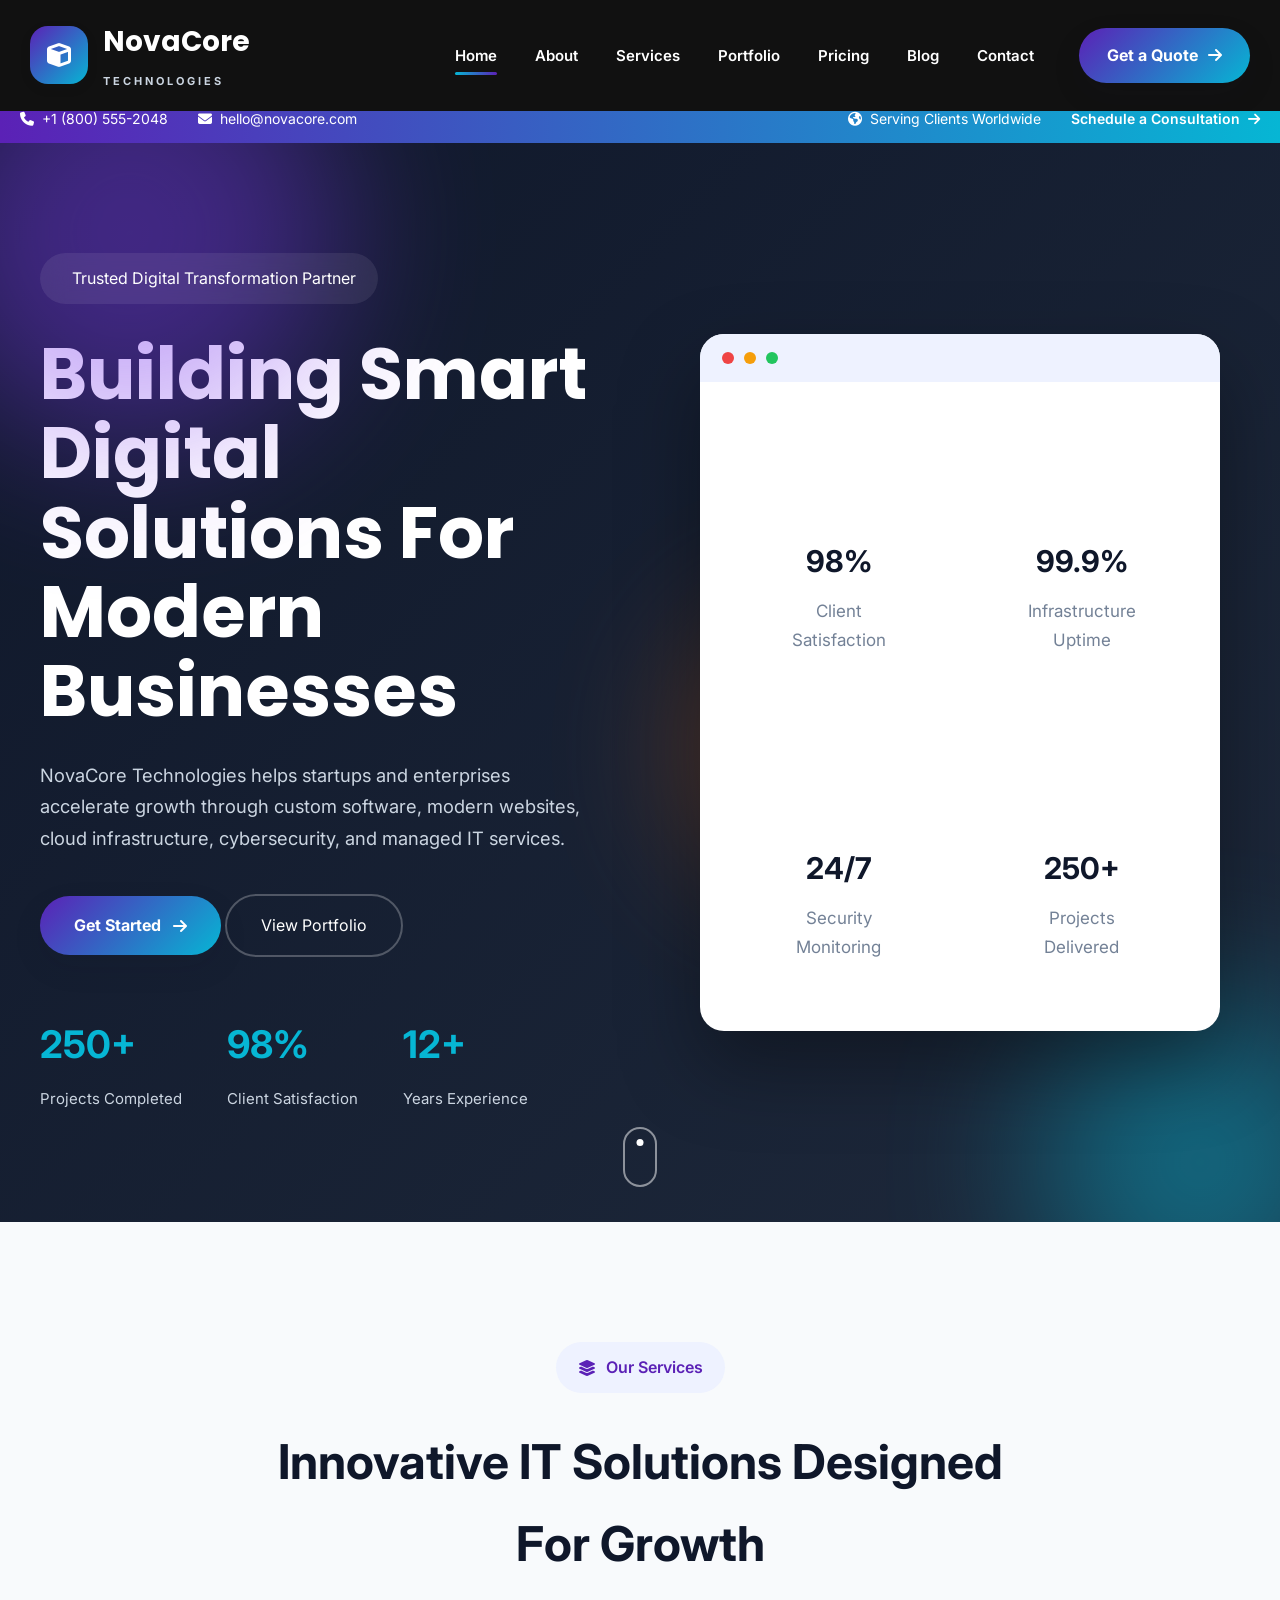
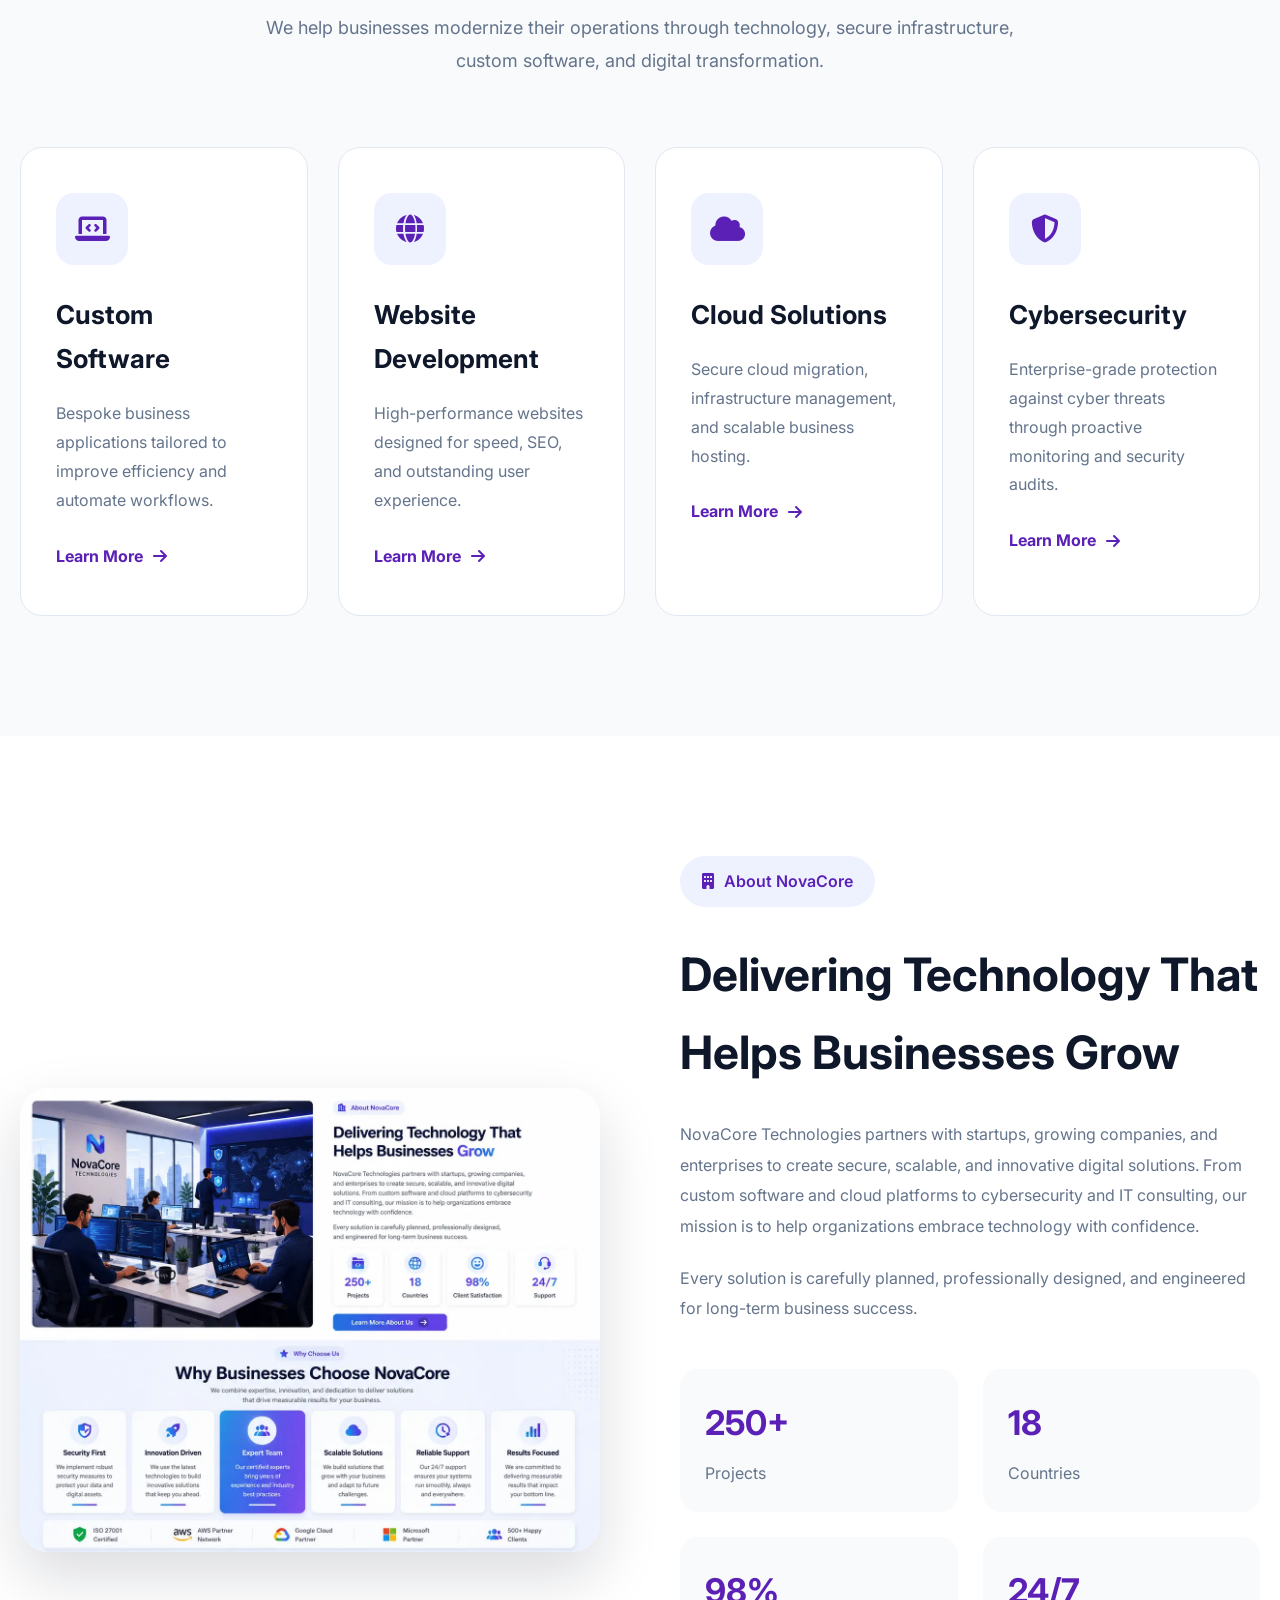
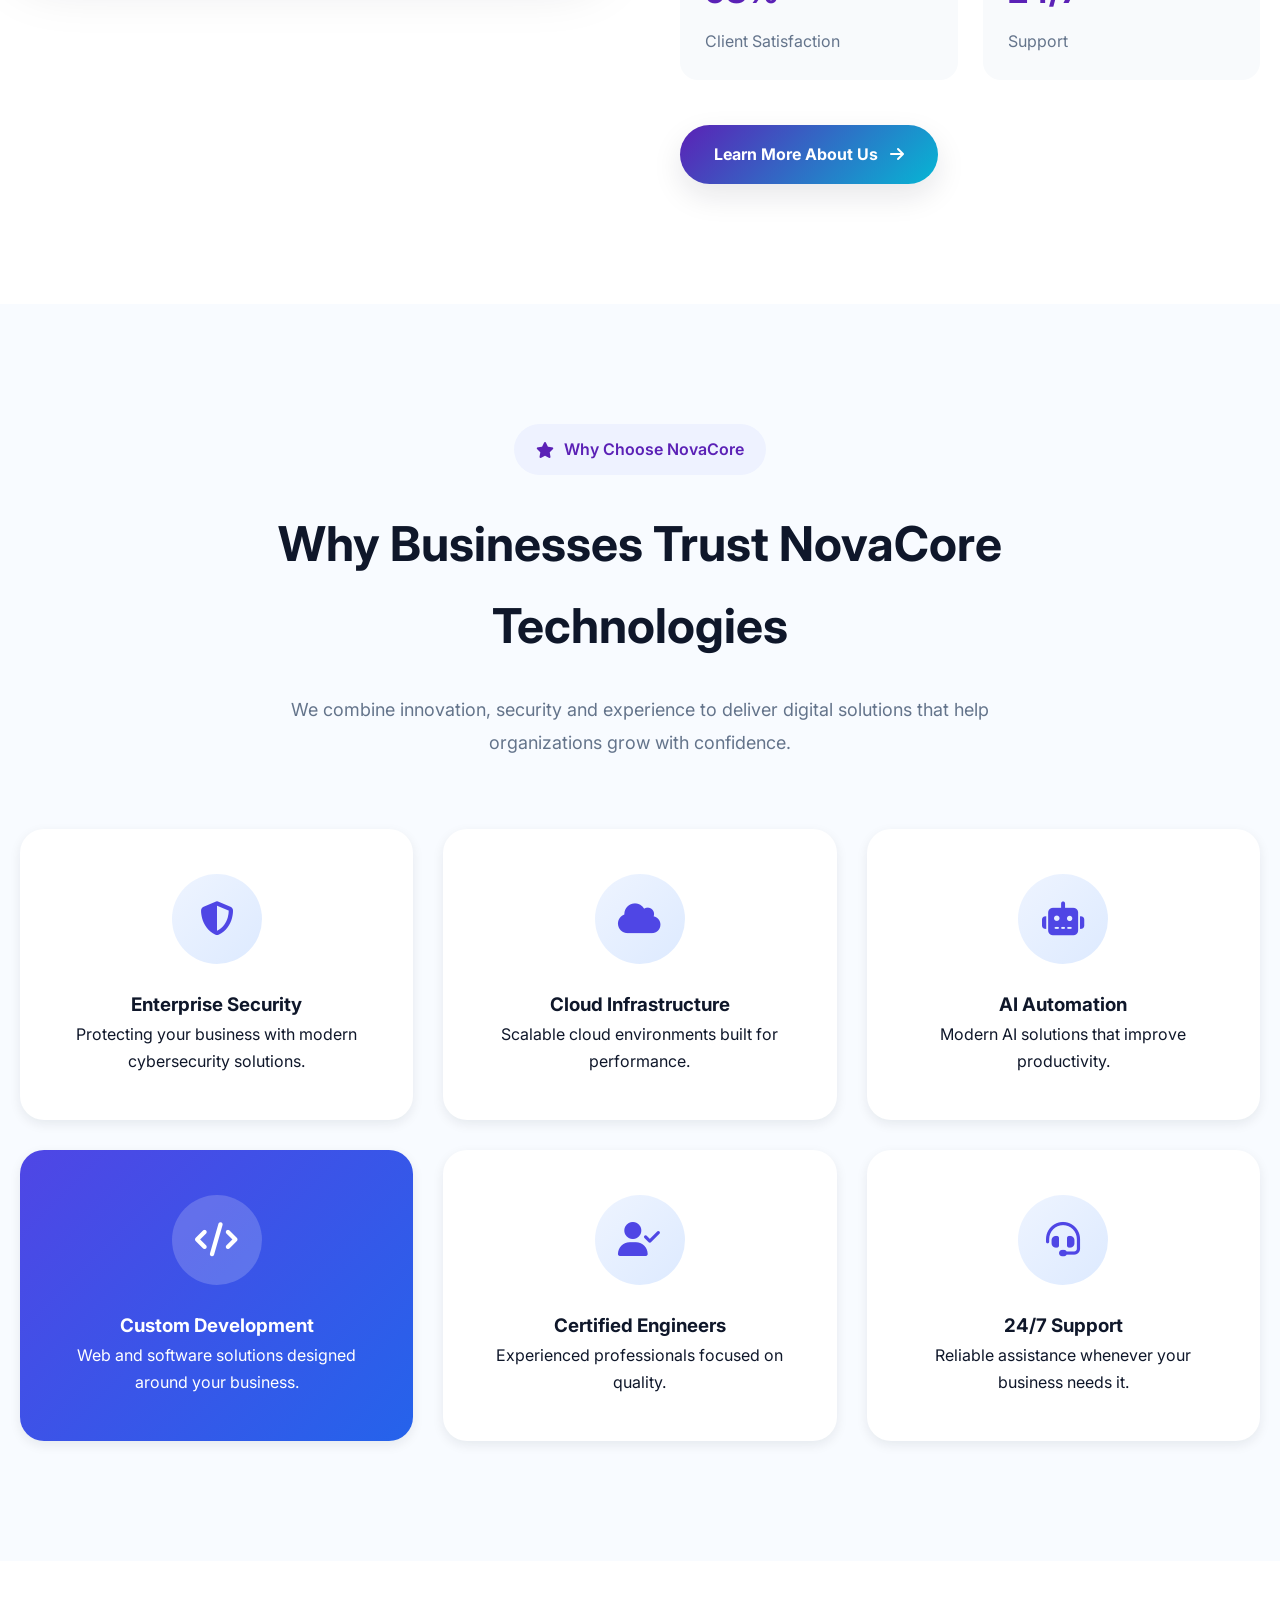
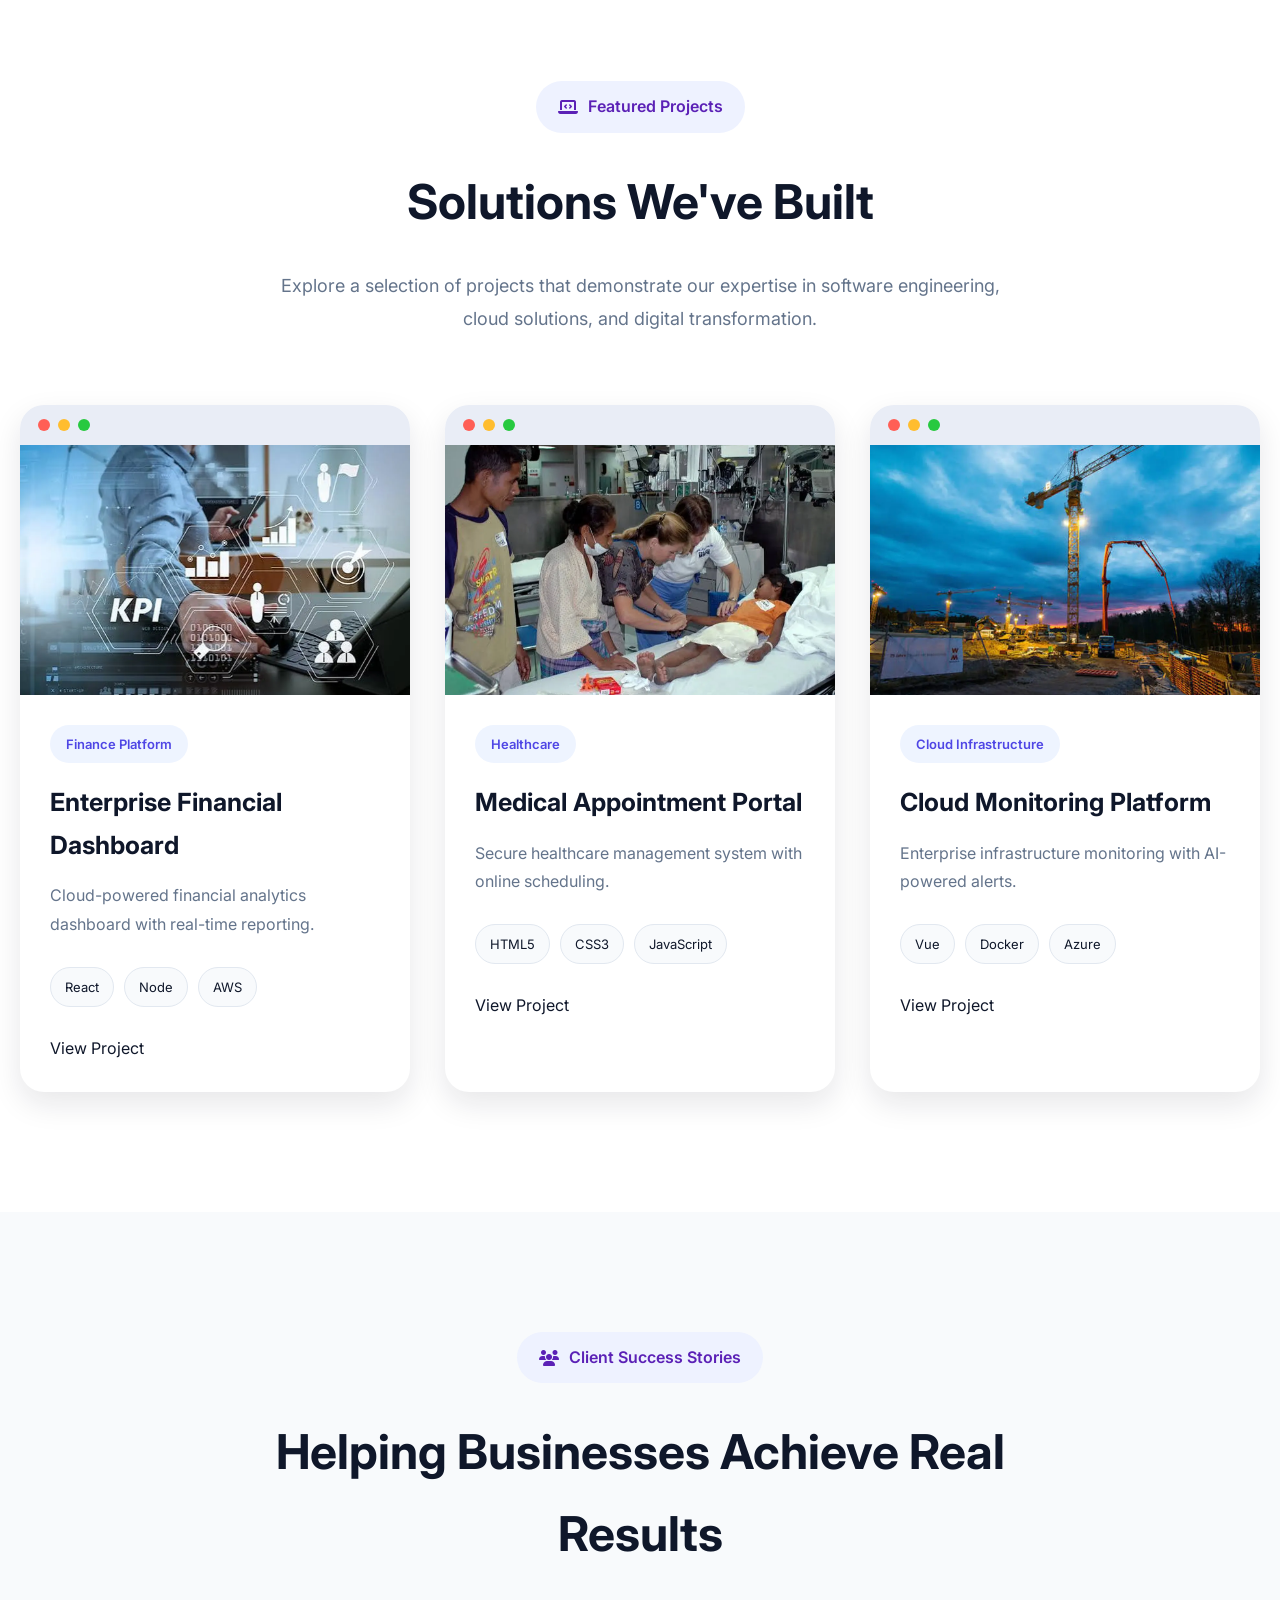
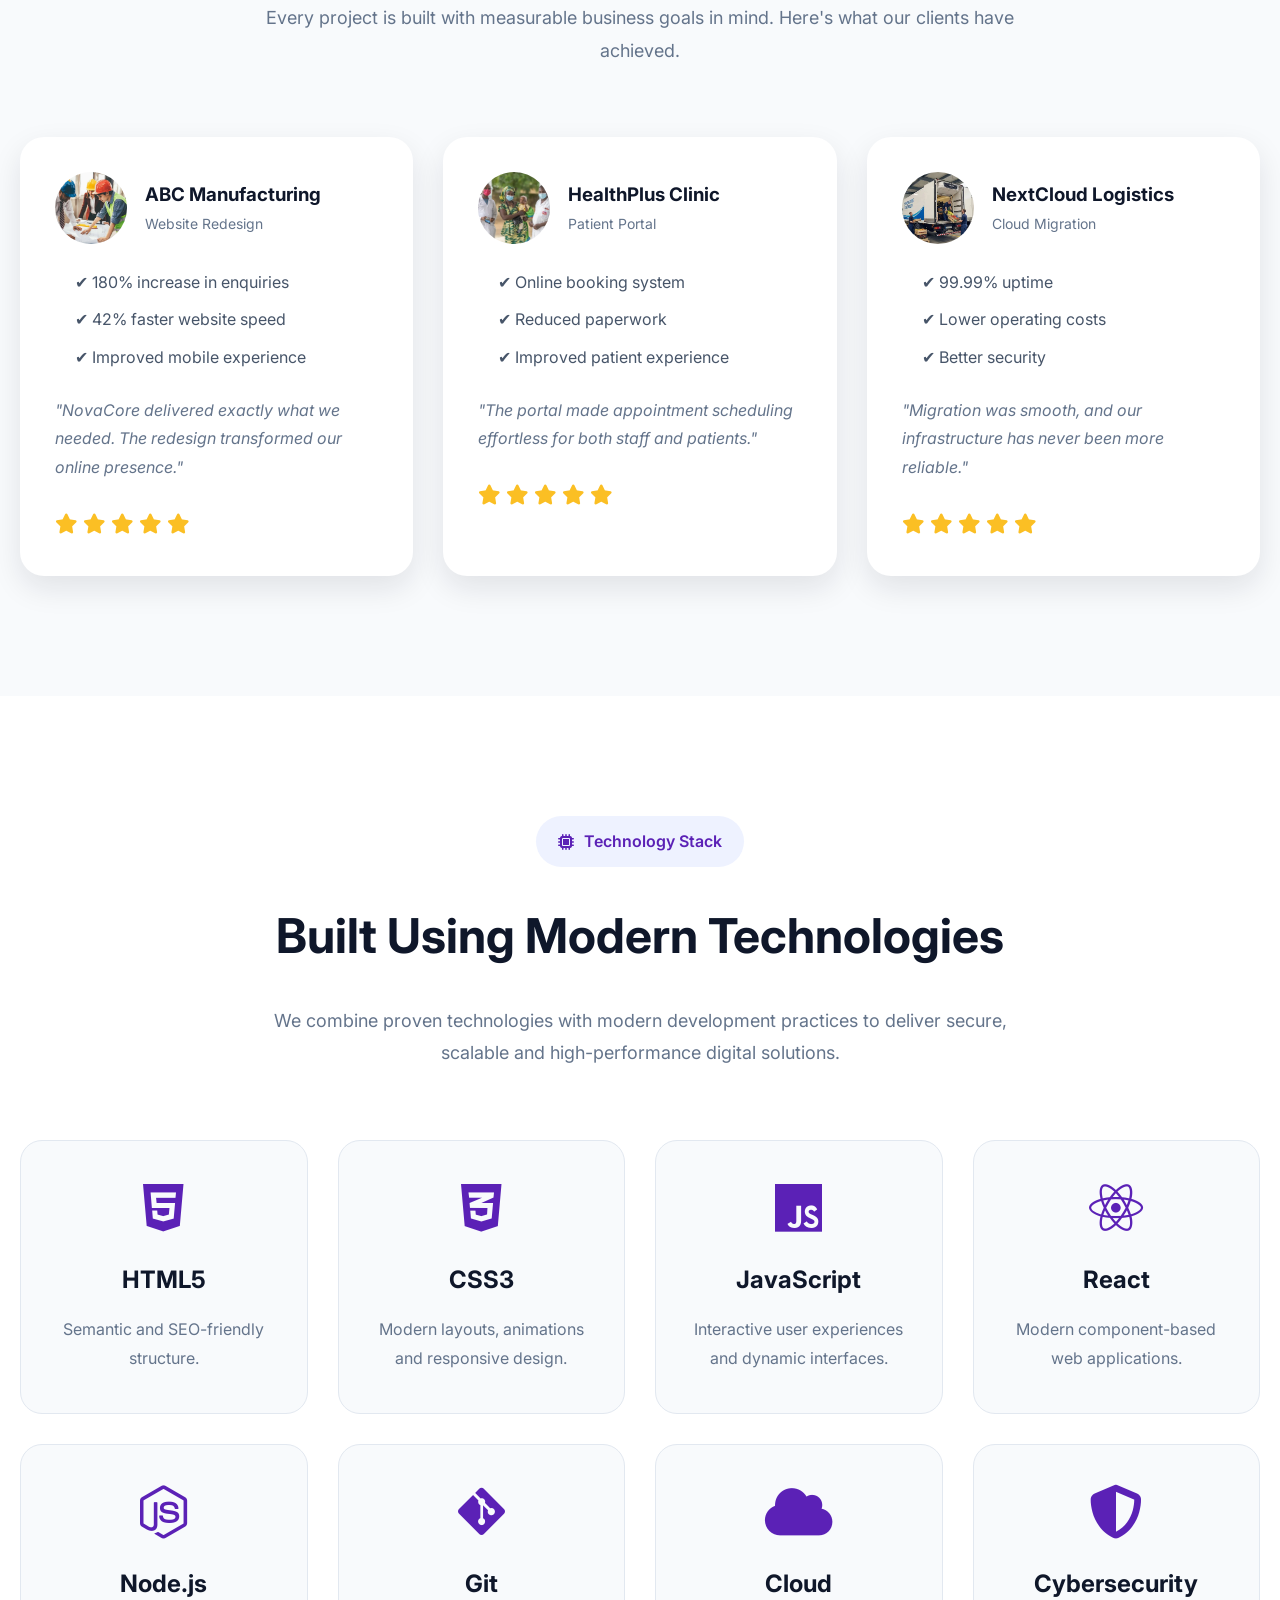
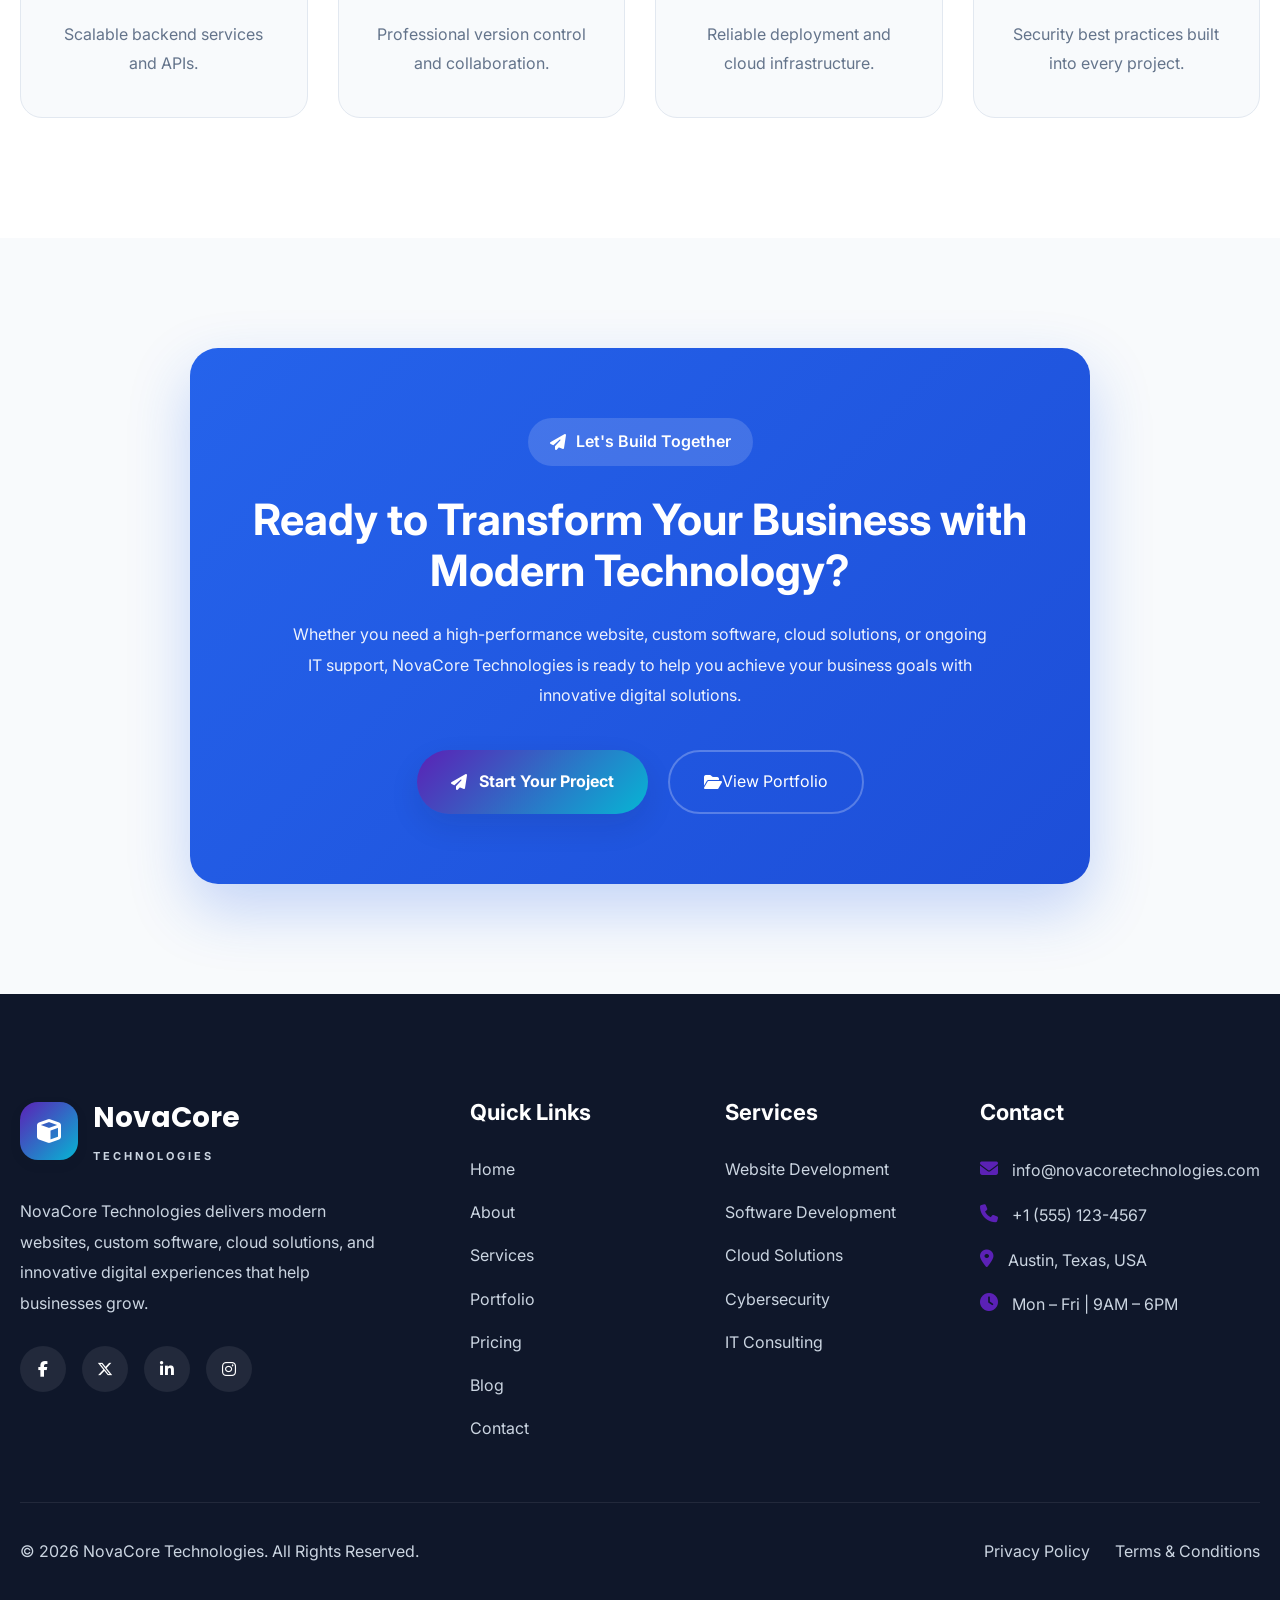
==== index.html @ f9131477 "Add files via upload uploaded website" ====
<!DOCTYPE html>
<html lang="en">

<head>

<meta charset="UTF-8">

<meta name="viewport"
content="width=device-width, initial-scale=1.0">

<title>
NovaCore Technologies | Digital Transformation & IT Solutions
</title>

<link rel="icon" type="image/png" href="/favicon.png">

<meta name="robots" content="index, follow">
<meta name="theme-color" content="#5B21B6">
<meta name="color-scheme" content="light">

<meta name="description"
content="NovaCore Technologies helps businesses grow with web development, cloud solutions, cybersecurity, managed IT services, and digital transformation.">

<meta name="keywords"
content="IT company, web development, cybersecurity, cloud solutions, managed IT services, digital transformation">

<meta name="author"
content="NovaCore Technologies">

<link rel="canonical"
href="https://novacore-demo.vercel.app/">

<!-- Open Graph -->

<meta property="og:type"
content="website">

<meta property="og:title"
content="NovaCore Technologies | Digital Transformation & IT Solutions">

<meta property="og:description"
content="Helping businesses modernize with innovative IT solutions and digital transformation services.">

<meta property="og:url"
content="https://novacore-demo.vercel.app/">

<meta property="og:image"
content="https://novacore-demo.vercel.app/preview/home-preview.webp">

<meta property="og:site_name"
content="NovaCore Technologies">

<meta property="og:locale"
content="en_US">

<!-- Twitter -->

<meta name="twitter:card"
content="summary_large_image">

<meta name="twitter:title"
content="NovaCore Technologies | Digital Transformation & IT Solutions">

<meta name="twitter:description"
content="Helping businesses modernize with innovative IT solutions and digital transformation services.">

<meta name="twitter:image"
content="https://novacore-demo.vercel.app/preview/home-preview.webp">

<meta name="twitter:url"
content="https://novacore-demo.vercel.app/">

<link rel="preconnect"
href="https://fonts.googleapis.com">

<link rel="preconnect"
href="https://fonts.gstatic.com"
crossorigin>

<link href="https://fonts.googleapis.com/css2?family=Inter:wght@400;500;600;700&family=Poppins:wght@500;600;700;800&display=swap"
rel="stylesheet">

<link rel="stylesheet"
href="https://cdnjs.cloudflare.com/ajax/libs/font-awesome/6.7.2/css/all.min.css">

<link rel="stylesheet" href="css/style.css">
<link rel="stylesheet" href="css/variables.css">
<link rel="stylesheet" href="css/reset.css">
<link rel="stylesheet" href="css/layout.css">
<link rel="stylesheet" href="css/components.css">
<link rel="stylesheet" href="css/animations.css">
<link rel="stylesheet" href="css/responsive.css">

</head>

<body>

    <!--====================================
ANNOUNCEMENT BAR
=====================================-->

<div class="top-bar">

    <div class="container top-bar-content">

        <div class="top-left">

            <span>
                <i class="fa-solid fa-phone"></i>
                +1 (800) 555-2048
            </span>

            <span>
                <i class="fa-solid fa-envelope"></i>
                hello@novacore.com
            </span>

        </div>

        <div class="top-right">

            <span>
                <i class="fa-solid fa-earth-americas"></i>
                Serving Clients Worldwide
            </span>

            <a href="contact/contact.html">

                Schedule a Consultation

                <i class="fa-solid fa-arrow-right"></i>

            </a>

        </div>

    </div>

</div>

<!--====================================
HEADER
=====================================-->

<header class="header">

    <div class="container navbar">

        <!-- LOGO -->

        <a href="index.html" class="logo">

            <div class="logo-icon">

                <i class="fa-solid fa-cube"></i>

            </div>

            <div class="logo-text">

                <h2>NovaCore</h2>

                <span>TECHNOLOGIES</span>

            </div>

        </a>

        <!-- NAVIGATION -->

        <nav class="navigation">

            <ul class="nav-links">

                <li><a href="index.html" class="active">Home</a></li>

                <li><a href="about/about.html">About</a></li>

                <li><a href="services/services.html">Services</a></li>

                <li><a href="portfolio/portfolio.html">Portfolio</a></li>

                <li><a href="pricing/pricing.html">Pricing</a></li>

                <li><a href="blog/blog.html">Blog</a></li>

                <li><a href="contact/contact.html">Contact</a></li>

            </ul>

        </nav>

        <!-- RIGHT SIDE -->

        <div class="nav-actions">

            <a href="contact/contact.html" class="quote-btn">

                Get a Quote

                <i class="fa-solid fa-arrow-right"></i>

            </a>

            <button class="menu-toggle">

                <i class="fa-solid fa-bars"></i>

            </button>

        </div>

    </div>

</header>

<div class="nav-overlay"></div>

<main>

<section class="hero">

    <div class="hero-background">

        <div class="shape shape-1"></div>

        <div class="shape shape-2"></div>

        <div class="shape shape-3"></div>

    </div>

    <div class="container hero-container">

        <!-- LEFT SIDE -->

        <div class="hero-content">

            <span class="hero-badge">

                <i class="fa-solid fa-sparkles"></i>

                Trusted Digital Transformation Partner

            </span>

            <h1>

                Building Smart Digital Solutions For Modern Businesses

            </h1>

            <p>

                NovaCore Technologies helps startups and enterprises accelerate growth through custom software, modern websites, cloud infrastructure, cybersecurity, and managed IT services.

            </p>

            <div class="hero-buttons">

                <a href="contact/contact.html" class="btn-primary">

                    Get Started

                    <i class="fa-solid fa-arrow-right"></i>

                </a>

                <a href="portfolio/portfolio.html" class="btn-secondary">

                    View Portfolio

                </a>

            </div>

            <div class="hero-stats">

    <div class="hero-stat">

        <h3>250+</h3>

        <span>Projects Completed</span>

    </div>

    <div class="hero-stat">

        <h3>98%</h3>

        <span>Client Satisfaction</span>

    </div>

    <div class="hero-stat">

        <h3>12+</h3>

        <span>Years Experience</span>

    </div>

</div>

        </div>

        <!-- RIGHT SIDE -->

        <div class="hero-image">

    <div class="dashboard">

        <div class="dashboard-header">

            <span class="dot red"></span>
            <span class="dot yellow"></span>
            <span class="dot green"></span>

        </div>

        <div class="dashboard-content">

            <div class="stat-card">

                <i class="fa-solid fa-chart-line"></i>

                <h3>98%</h3>

                <p>Client Satisfaction</p>

            </div>

            <div class="stat-card">

                <i class="fa-solid fa-server"></i>

                <h3>99.9%</h3>

                <p>Infrastructure Uptime</p>

            </div>

            <div class="stat-card">

                <i class="fa-solid fa-shield-halved"></i>

                <h3>24/7</h3>

                <p>Security Monitoring</p>

            </div>

            <div class="stat-card">

                <i class="fa-solid fa-laptop-code"></i>

                <h3>250+</h3>

                <p>Projects Delivered</p>

            </div>

        </div>

    </div>

</div>

    </div>

    <div class="scroll-indicator">

    <span></span>

</div>

</section>


<section class="services">

    <div class="container">

        <div class="section-heading">

            <span class="section-tag">

                <i class="fa-solid fa-layer-group"></i>

                Our Services

            </span>

            <h2>

                Innovative IT Solutions Designed For Growth

            </h2>

            <p>

                We help businesses modernize their operations through technology, secure infrastructure, custom software, and digital transformation.

            </p>

        </div>

        <div class="services-grid">

            <article class="service-card">

                <div class="service-icon">

                    <i class="fa-solid fa-laptop-code"></i>

                </div>

                <h3>Custom Software</h3>

                <p>

                    Bespoke business applications tailored to improve efficiency and automate workflows.

                </p>

                <a href="services/software-development.html">

                    Learn More

                    <i class="fa-solid fa-arrow-right"></i>

                </a>

            </article>

            <article class="service-card">

                <div class="service-icon">

                    <i class="fa-solid fa-globe"></i>

                </div>

                <h3>Website Development</h3>

                <p>

                    High-performance websites designed for speed, SEO, and outstanding user experience.

                </p>

                <a href="services/web-development.html">

                    Learn More

                    <i class="fa-solid fa-arrow-right"></i>

                </a>

            </article>

            <article class="service-card">

                <div class="service-icon">

                    <i class="fa-solid fa-cloud"></i>

                </div>

                <h3>Cloud Solutions</h3>

                <p>

                    Secure cloud migration, infrastructure management, and scalable business hosting.

                </p>

                <a href="services/cloud-services.html">

                    Learn More

                    <i class="fa-solid fa-arrow-right"></i>

                </a>

            </article>

            <article class="service-card">

                <div class="service-icon">

                    <i class="fa-solid fa-shield-halved"></i>

                </div>

                <h3>Cybersecurity</h3>

                <p>

                    Enterprise-grade protection against cyber threats through proactive monitoring and security audits.

                </p>

                <a href="services/cybersecurity.html">

                    Learn More

                    <i class="fa-solid fa-arrow-right"></i>

                </a>

            </article>

        </div>

    </div>

</section>

<section class="about-preview">

    <div class="container about-grid">

        <!-- IMAGE -->

        <div class="about-image">

            <img src="images/about/company-team.webp"
                 alt="NovaCore Technologies Team">

        </div>

        <!-- CONTENT -->

        <div class="about-content">

            <span class="section-tag">

                <i class="fa-solid fa-building"></i>

                About NovaCore

            </span>

            <h2>

                Delivering Technology That Helps Businesses Grow

            </h2>

            <p>

                NovaCore Technologies partners with startups, growing companies,
                and enterprises to create secure, scalable, and innovative
                digital solutions. From custom software and cloud platforms
                to cybersecurity and IT consulting, our mission is to help
                organizations embrace technology with confidence.

            </p>

            <p>

                Every solution is carefully planned, professionally designed,
                and engineered for long-term business success.

            </p>

            <div class="about-mini-stats">

                <div>

                    <h3>250+</h3>

                    <span>Projects</span>

                </div>

                <div>

                    <h3>18</h3>

                    <span>Countries</span>

                </div>

                <div>

                    <h3>98%</h3>

                    <span>Client Satisfaction</span>

                </div>

                <div>

                    <h3>24/7</h3>

                    <span>Support</span>

                </div>

            </div>

            <a href="about/index.html" class="btn-primary">

                Learn More About Us

                <i class="fa-solid fa-arrow-right"></i>

            </a>

        </div>

    </div>

    

</section>


<section class="why-us">

<div class="container">

<div class="section-heading">

<span class="section-tag">

<i class="fa-solid fa-star"></i>

Why Choose NovaCore

</span>

<h2>

Why Businesses Trust NovaCore Technologies

</h2>

<p>

We combine innovation, security and experience to deliver digital
solutions that help organizations grow with confidence.

</p>

</div>


<div class="why-grid">


<article class="why-card">

<div class="why-icon">

<i class="fa-solid fa-shield-halved"></i>

</div>

<h3>Enterprise Security</h3>

<p>

Protecting your business with modern cybersecurity solutions.

</p>

</article>


<article class="why-card">

<div class="why-icon">

<i class="fa-solid fa-cloud"></i>

</div>

<h3>Cloud Infrastructure</h3>

<p>

Scalable cloud environments built for performance.

</p>

</article>


<article class="why-card">

<div class="why-icon">

<i class="fa-solid fa-robot"></i>

</div>

<h3>AI Automation</h3>

<p>

Modern AI solutions that improve productivity.

</p>

</article>


<article class="why-card featured">

<div class="why-icon">

<i class="fa-solid fa-code"></i>

</div>

<h3>Custom Development</h3>

<p>

Web and software solutions designed around your business.

</p>

</article>


<article class="why-card">

<div class="why-icon">

<i class="fa-solid fa-user-check"></i>

</div>

<h3>Certified Engineers</h3>

<p>

Experienced professionals focused on quality.

</p>

</article>


<article class="why-card">

<div class="why-icon">

<i class="fa-solid fa-headset"></i>

</div>

<h3>24/7 Support</h3>

<p>

Reliable assistance whenever your business needs it.

</p>

</article>

</div>

</div>

</section>


<section class="featured-projects">

    <div class="container">

        <div class="section-heading">

            <span class="section-tag">

                <i class="fa-solid fa-laptop-code"></i>

                Featured Projects

            </span>

            <h2>

                Solutions We've Built

            </h2>

            <p>

                Explore a selection of projects that demonstrate our expertise
                in software engineering, cloud solutions, and digital transformation.

            </p>

        </div>


        <div class="projects-grid">


            <!-- PROJECT 1 -->

            <article class="project-card">

                <div class="browser-top">

                    <span></span>

                    <span></span>

                    <span></span>

                </div>

                <img
                    src="images/projects/project-finance.webp"
                    alt="Finance Dashboard"
                    loading="lazy"
                    decoding="async">

                <div class="project-content">

                    <span class="project-category">

                        Finance Platform

                    </span>

                    <h3>

                        Enterprise Financial Dashboard

                    </h3>

                    <p>

                        Cloud-powered financial analytics dashboard with real-time reporting.

                    </p>

                    <div class="tech-tags">

                        <span>React</span>

                        <span>Node</span>

                        <span>AWS</span>

                    </div>

                    <a href="portfolio/index.html" class="card-btn">

                        View Project

                    </a>

                </div>

            </article>



            <!-- PROJECT 2 -->

            <article class="project-card">

                <div class="browser-top">

                    <span></span>

                    <span></span>

                    <span></span>

                </div>

                <img
                    src="images/projects/project-health.webp"
                    alt="Healthcare Portal"
                    loading="lazy"
                    decoding="async">

                <div class="project-content">

                    <span class="project-category">

                        Healthcare

                    </span>

                    <h3>

                        Medical Appointment Portal

                    </h3>

                    <p>

                        Secure healthcare management system with online scheduling.

                    </p>

                    <div class="tech-tags">

                        <span>HTML5</span>

                        <span>CSS3</span>

                        <span>JavaScript</span>

                    </div>

                    <a href="portfolio/index.html" class="card-btn">

                        View Project

                    </a>

                </div>

            </article>



            <!-- PROJECT 3 -->

            <article class="project-card">

                <div class="browser-top">

                    <span></span>

                    <span></span>

                    <span></span>

                </div>

                <img
                    src="images/projects/project-cloud.webp"
                    alt="Cloud Platform"
                    loading="lazy"
                    decoding="async">

                <div class="project-content">

                    <span class="project-category">

                        Cloud Infrastructure

                    </span>

                    <h3>

                        Cloud Monitoring Platform

                    </h3>

                    <p>

                        Enterprise infrastructure monitoring with AI-powered alerts.

                    </p>

                    <div class="tech-tags">

                        <span>Vue</span>

                        <span>Docker</span>

                        <span>Azure</span>

                    </div>

                    <a href="portfolio/index.html" class="card-btn">

                        View Project

                    </a>

                </div>

            </article>

        </div>

    </div>

</section>


<section class="success-stories">

    <div class="container">

        <div class="section-heading">

            <span class="section-tag">

                <i class="fa-solid fa-users"></i>

                Client Success Stories

            </span>

            <h2>

                Helping Businesses Achieve Real Results

            </h2>

            <p>

                Every project is built with measurable business goals in mind.
                Here's what our clients have achieved.

            </p>

        </div>


        <div class="stories-grid">

            <!-- CARD 1 -->

            <article class="story-card">

                <div class="story-header">

                    <img
                        src="images/clients/client-1.webp"
                        alt="Client portrait"
                        loading="lazy"
                        decoding="async">

                    <div>

                        <h3>ABC Manufacturing</h3>

                        <span>Website Redesign</span>

                    </div>

                </div>

                <ul>

                    <li>✔ 180% increase in enquiries</li>

                    <li>✔ 42% faster website speed</li>

                    <li>✔ Improved mobile experience</li>

                </ul>

                <p>

                    "NovaCore delivered exactly what we needed.
                    The redesign transformed our online presence."

                </p>

                <div class="stars">

                    <i class="fa-solid fa-star"></i>

                    <i class="fa-solid fa-star"></i>

                    <i class="fa-solid fa-star"></i>

                    <i class="fa-solid fa-star"></i>

                    <i class="fa-solid fa-star"></i>

                </div>

            </article>


            <!-- CARD 2 -->

            <article class="story-card">

                <div class="story-header">

                    <img
                        src="images/clients/client-2.webp"
                        alt="Client portrait"
                        loading="lazy"
                        decoding="async">

                    <div>

                        <h3>HealthPlus Clinic</h3>

                        <span>Patient Portal</span>

                    </div>

                </div>

                <ul>

                    <li>✔ Online booking system</li>

                    <li>✔ Reduced paperwork</li>

                    <li>✔ Improved patient experience</li>

                </ul>

                <p>

                    "The portal made appointment scheduling effortless for both staff and patients."

                </p>

                <div class="stars">

                    <i class="fa-solid fa-star"></i>

                    <i class="fa-solid fa-star"></i>

                    <i class="fa-solid fa-star"></i>

                    <i class="fa-solid fa-star"></i>

                    <i class="fa-solid fa-star"></i>

                </div>

            </article>


            <!-- CARD 3 -->

            <article class="story-card">

                <div class="story-header">

                    <img
                        src="images/clients/client-3.webp"
                        alt="Client portrait"
                        loading="lazy"
                        decoding="async">

                    <div>

                        <h3>NextCloud Logistics</h3>

                        <span>Cloud Migration</span>

                    </div>

                </div>

                <ul>

                    <li>✔ 99.99% uptime</li>

                    <li>✔ Lower operating costs</li>

                    <li>✔ Better security</li>

                </ul>

                <p>

                    "Migration was smooth, and our infrastructure has never been more reliable."

                </p>

                <div class="stars">

                    <i class="fa-solid fa-star"></i>

                    <i class="fa-solid fa-star"></i>

                    <i class="fa-solid fa-star"></i>

                    <i class="fa-solid fa-star"></i>

                    <i class="fa-solid fa-star"></i>

                </div>

            </article>

        </div>

    </div>

</section>


<section class="tech-stack">

    <div class="container">

        <div class="section-heading">

            <span class="section-tag">

                <i class="fa-solid fa-microchip"></i>

                Technology Stack

            </span>

            <h2>

                Built Using Modern Technologies

            </h2>

            <p>

                We combine proven technologies with modern development practices to deliver secure, scalable and high-performance digital solutions.

            </p>

        </div>


        <div class="tech-grid">

            <article class="tech-card">
                <i class="fa-brands fa-html5"></i>
                <h3>HTML5</h3>
                <p>Semantic and SEO-friendly structure.</p>
            </article>

            <article class="tech-card">
                <i class="fa-brands fa-css3-alt"></i>
                <h3>CSS3</h3>
                <p>Modern layouts, animations and responsive design.</p>
            </article>

            <article class="tech-card">
                <i class="fa-brands fa-js"></i>
                <h3>JavaScript</h3>
                <p>Interactive user experiences and dynamic interfaces.</p>
            </article>

            <article class="tech-card">
                <i class="fa-brands fa-react"></i>
                <h3>React</h3>
                <p>Modern component-based web applications.</p>
            </article>

            <article class="tech-card">
                <i class="fa-brands fa-node-js"></i>
                <h3>Node.js</h3>
                <p>Scalable backend services and APIs.</p>
            </article>

            <article class="tech-card">
                <i class="fa-brands fa-git-alt"></i>
                <h3>Git</h3>
                <p>Professional version control and collaboration.</p>
            </article>

            <article class="tech-card">
                <i class="fa-solid fa-cloud"></i>
                <h3>Cloud</h3>
                <p>Reliable deployment and cloud infrastructure.</p>
            </article>

            <article class="tech-card">
                <i class="fa-solid fa-shield-halved"></i>
                <h3>Cybersecurity</h3>
                <p>Security best practices built into every project.</p>
            </article>

        </div>

    </div>

</section>

<!--==================================================
HOME CTA
===================================================-->

<section class="home-cta">

<div class="container">

<div class="home-cta-card">

<span class="home-cta-tag">

<i class="fa-solid fa-paper-plane"></i>

Let's Build Together

</span>

<h2>

Ready to Transform Your Business with Modern Technology?

</h2>

<p>

Whether you need a high-performance website,
custom software, cloud solutions, or ongoing IT support,
NovaCore Technologies is ready to help you achieve your
business goals with innovative digital solutions.

</p>

<div class="home-cta-buttons">

<a href="contact/contact.html"
class="btn btn-primary">

<i class="fa-solid fa-paper-plane"></i>

Start Your Project

</a>

<a href="portfolio/portfolio.html"
class="btn btn-secondary">

<i class="fa-solid fa-folder-open"></i>

View Portfolio

</a>

</div>

</div>

</div>

</section>

<!--==================================================
FOOTER
===================================================-->

<footer class="footer">

<div class="container">

<div class="footer-grid">

<!-- COMPANY -->

<div class="footer-column">

<a href="../index.html" class="logo">

<div class="logo-icon">

<i class="fa-solid fa-cube"></i>

</div>

<div class="logo-text">

<h2>NovaCore</h2>

<span>TECHNOLOGIES</span>

</div>

</a>

<p class="footer-description">

NovaCore Technologies delivers modern websites,
custom software, cloud solutions, and innovative
digital experiences that help businesses grow.

</p>

<div class="footer-social">

<a href="#"><i class="fa-brands fa-facebook-f"></i></a>

<a href="#"><i class="fa-brands fa-x-twitter"></i></a>

<a href="#"><i class="fa-brands fa-linkedin-in"></i></a>

<a href="#"><i class="fa-brands fa-instagram"></i></a>

</div>

</div>

<!-- QUICK LINKS -->

<div class="footer-column">

<h3>Quick Links</h3>

<ul>

<li><a href="../index.html">Home</a></li>

<li><a href="../about/about.html">About</a></li>

<li><a href="../services/services.html">Services</a></li>

<li><a href="../portfolio/portfolio.html">Portfolio</a></li>

<li><a href="../pricing/pricing.html">Pricing</a></li>

<li><a href="../blog/blog.html">Blog</a></li>

<li><a href="../contact/contact.html">Contact</a></li>

</ul>

</div>

<!-- SERVICES -->

<div class="footer-column">

<h3>Services</h3>

<ul>

<li><a href="#">Website Development</a></li>

<li><a href="#">Software Development</a></li>

<li><a href="#">Cloud Solutions</a></li>

<li><a href="#">Cybersecurity</a></li>

<li><a href="#">IT Consulting</a></li>

</ul>

</div>

<!-- CONTACT -->

<div class="footer-column">

<h3>Contact</h3>

<ul class="footer-contact">

<li>

<i class="fa-solid fa-envelope"></i>

info@novacoretechnologies.com

</li>

<li>

<i class="fa-solid fa-phone"></i>

+1 (555) 123-4567

</li>

<li>

<i class="fa-solid fa-location-dot"></i>

Austin, Texas, USA

</li>

<li>

<i class="fa-solid fa-clock"></i>

Mon – Fri | 9AM – 6PM

</li>

</ul>

</div>

</div>

<div class="footer-bottom">

<p>

© 2026 NovaCore Technologies. All Rights Reserved.

</p>

<div class="footer-bottom-links">

<a href="../privacy/privacy.html">

Privacy Policy

</a>

<a href="../terms/terms.html">

Terms & Conditions

</a>

</div>

</div>

</div>

</footer>


</main>

<script src="js/main.js"></script>

</body>

</html>
---- css/style.css ----
@import url("variables.css");
@import url("reset.css");
@import url("layout.css");
@import url("components.css");
@import url("animations.css");
@import url("responsive.css");
---- css/variables.css ----
/*==================================================
NOVACORE DESIGN SYSTEM
==================================================*/

:root{

    /*=====================
    COLORS
    =====================*/

    --primary:#5B21B6;
    --primary-dark:#4C1D95;
    --secondary:#06B6D4;
    --accent:#F59E0B;

    --dark:#0F172A;
    --dark-light:#1E293B;

    --white:#FFFFFF;
    --light:#F8FAFC;
    --gray:#64748B;
    --border:#E2E8F0;

    --success:#16A34A;
    --danger:#DC2626;

    /*=====================
    TYPOGRAPHY
    =====================*/

    --heading-font:"Poppins",sans-serif;
    --body-font:"Inter",sans-serif;

    /*=====================
    FONT SIZES
    =====================*/

    --fs-hero:4rem;
    --fs-h1:3rem;
    --fs-h2:2.4rem;
    --fs-h3:1.7rem;
    --fs-body:1rem;
    --fs-small:.95rem;

    /*=====================
    FONT WEIGHT
    =====================*/

    --fw-regular:400;
    --fw-medium:500;
    --fw-semibold:600;
    --fw-bold:700;
    --fw-extra:800;

    /*=====================
    LAYOUT
    =====================*/

    --container:1320px;

    --radius-sm:8px;
    --radius-md:14px;
    --radius-lg:20px;
    --radius-xl:30px;

    --section-padding:110px;

    /*=====================
    SHADOWS
    =====================*/

    --shadow-sm:
    0 4px 12px rgba(15,23,42,.08);

    --shadow-md:
    0 12px 30px rgba(15,23,42,.10);

    --shadow-lg:
    0 25px 60px rgba(15,23,42,.15);

    /*=====================
    TRANSITIONS
    =====================*/

    --transition:.35s ease;

}
---- css/layout.css ----
body{

    padding-top:95px;

}

/*==================================================
TOP BAR
==================================================*/

.top-bar{

    background:linear-gradient(90deg,#5B21B6,#06B6D4);

    color:#fff;

    font-size:14px;

}

.top-bar-content{

    display:flex;

    justify-content:space-between;

    align-items:center;

    min-height:48px;

}

.top-left,
.top-right{

    display:flex;

    align-items:center;

    gap:30px;

}

.top-left span,
.top-right span,
.top-right a{

    display:flex;

    align-items:center;

    gap:8px;

}

.top-right a{

    color:#fff;

    font-weight:600;

    transition:var(--transition);

}

.top-right a:hover{

    transform:translateX(6px);

}


/*==================================================
HEADER
==================================================*/

.header{

    position:absolute;

    top:48px;

    left:0;

    width:100%;

    z-index:999;

    transition:var(--transition);

}

.header.sticky{

    position:fixed;

    top:0;

    background:rgba(255,255,255,.96);

    backdrop-filter:blur(15px);

    box-shadow:var(--shadow-md);

}

/*==================================================
NAVBAR
==================================================*/

.navbar{

    position:fixed;

    top:0;

    left:0;

    width:100%;

    z-index:9999;

    background:#111;

    padding:18px 30px;

    display:flex;

    align-items:center;

    justify-content:space-between;

}

.logo{

    display:flex;

    align-items:center;

    gap:15px;

}

.logo-icon{

    width:58px;

    height:58px;

    border-radius:18px;

    background:linear-gradient(135deg,#5B21B6,#06B6D4);

    display:flex;

    justify-content:center;

    align-items:center;

    color:#fff;

    font-size:24px;

    box-shadow:var(--shadow-sm);

}

.logo-text h2{

    font-family:var(--heading-font);

    font-size:28px;

    color:#fff;

    transition:.3s;

}

.header.sticky .logo-text h2{

    color:var(--dark);

}

.logo-text span{

    font-size:11px;

    letter-spacing:3px;

    color:#CBD5E1;

    font-weight:700;

}

.header.sticky .logo-text span{

    color:var(--gray);

}




/*==================================================
NAVIGATION
==================================================*/

.navigation{

    margin-left:auto;

}

.nav-links{

    display:flex;

    align-items:center;

    gap:38px;

}

.nav-links li{

    position:relative;

}

.nav-links a{

    position:relative;

    color:#fff;

    font-size:15px;

    font-weight:600;

    transition:var(--transition);

}

.header.sticky .nav-links a{

    color:var(--dark);

}

.nav-links a:hover{

    color:var(--secondary);

}

.header.sticky .nav-links a:hover{

    color:var(--primary);

}


.nav-links a::after{

    content:"";

    position:absolute;

    left:0;

    bottom:-10px;

    width:0;

    height:3px;

    border-radius:20px;

    background:linear-gradient(
    90deg,
    var(--secondary),
    var(--primary));

    transition:.35s;

}

.nav-links a:hover::after,
.nav-links a.active::after{

    width:100%;

}

/*==================================================
RIGHT SIDE
==================================================*/

.nav-actions{

    display:flex;

    align-items:center;

    gap:18px;

    margin-left:45px;

}


.quote-btn{

    display:inline-flex;

    align-items:center;

    gap:10px;

    padding:14px 28px;

    border-radius:50px;

    background:
    linear-gradient(
    135deg,
    var(--primary),
    var(--secondary));

    color:#fff;

    font-weight:700;

    box-shadow:var(--shadow-md);

    transition:var(--transition);

}

.quote-btn:hover{

    transform:

    translateY(-5px);

    box-shadow:var(--shadow-lg);

}

.quote-btn i{

    transition:.3s;

}

.quote-btn:hover i{

    transform:translateX(5px);

}

.menu-toggle{

    display:none;

    width:55px;

    height:55px;

    border-radius:15px;

    background:var(--primary);

    color:#fff;

    font-size:22px;

    justify-content:center;

    align-items:center;

    transition:var(--transition);

}

.menu-toggle:hover{

    background:var(--secondary);

    transform:translateY(-3px);

}

/*==================================================
NAVIGATION OVERLAY
==================================================*/

.nav-overlay{

    position:fixed;

    inset:0;

    background:rgba(15,23,42,.55);

    backdrop-filter:blur(6px);

    opacity:0;

    visibility:hidden;

    transition:var(--transition);

    z-index:900;

}

.nav-overlay.active{

    opacity:1;

    visibility:visible;

}

/*==================================================
HERO
==================================================*/

.hero{

    position:relative;

    overflow:hidden;

    min-height:100vh;

    display:flex;

    align-items:center;

    background:linear-gradient(135deg,#0F172A,#1E293B);

    color:#fff;

}

.hero-container{

    display:grid;

    grid-template-columns:1fr 1fr;

    gap:80px;

    align-items:center;

}

.hero-content h1{

    font-family:var(--heading-font);

    font-size:4.5rem;

    line-height:1.1;

    margin:30px 0;

}


.hero-content p{

    font-size:1.15rem;

    color:#CBD5E1;

    max-width:620px;

    margin-bottom:40px;

}

.hero-badge{

    display:inline-flex;

    align-items:center;

    gap:10px;

    background:rgba(255,255,255,.08);

    padding:12px 22px;

    border-radius:50px;

    backdrop-filter:blur(12px);

}


/*==================================================
HERO BACKGROUND
==================================================*/

.hero-background{

    position:absolute;

    inset:0;

    overflow:hidden;

    pointer-events:none;

}


.shape{

    position:absolute;

    border-radius:50%;

    filter:blur(80px);

    opacity:.45;

    animation:float 12s ease-in-out infinite;

}

.shape-1{

    width:420px;

    height:420px;

    background:#7C3AED;

    top:-120px;

    left:-80px;

}

.shape-2{

    width:320px;

    height:320px;

    background:#06B6D4;

    bottom:-100px;

    right:-80px;

    animation-delay:2s;

}

.shape-3{

    width:240px;

    height:240px;

    background:#F97316;

    top:45%;

    left:55%;

    animation-delay:4s;

}


/*==================================================
HERO DASHBOARD
==================================================*/

.hero-image{

    display:flex;

    justify-content:center;

    position:relative;

}

.dashboard{

    width:100%;

    max-width:520px;

    background:#ffffff;

    border-radius:24px;

    overflow:hidden;

    box-shadow:0 35px 80px rgba(0,0,0,.35);

    animation:floatDashboard 7s ease-in-out infinite;

}

.dashboard-header{

    display:flex;

    align-items:center;

    gap:10px;

    padding:18px 22px;

    background:#EEF2FF;

}

.dot{

    width:12px;

    height:12px;

    border-radius:50%;

}

.red{

    background:#EF4444;

}

.yellow{

    background:#F59E0B;

}

.green{

    background:#22C55E;

}

.dashboard-content{

    display:grid;

    grid-template-columns:repeat(2,1fr);

    gap:22px;

    padding:28px;

}


.stat-card{

    text-align:center;

    padding:40px;

    background:rgba(255,255,255,.08);

    border:1px solid rgba(255,255,255,.12);

    border-radius:20px;

    backdrop-filter:blur(10px);

    transition:.35s;

}

.stat-card h2{

    color:#fff;

}

.stat-card p{

    color:rgba(255,255,255,.9);

}

.stat-card i{

    color:#fff;

}

.stat-card:hover{

    transform:translateY(-8px);

    box-shadow:0 18px 35px rgba(0,0,0,.12);

}

.stat-card i{

    font-size:32px;

    color:var(--primary);

    margin-bottom:16px;

}

.stat-card h3{

    font-size:30px;

    color:var(--dark);

    margin-bottom:10px;

}

.stat-card p{

    color:#64748B;

    font-size:14px;

}


/*==================================================
HERO STATS
==================================================*/

.hero-stats{

    display:flex;

    gap:45px;

    margin-top:55px;

    flex-wrap:wrap;

}

.hero-stat{

    position:relative;

}

.hero-stat h3{

    font-size:38px;

    color:var(--secondary);

    margin-bottom:8px;

}

.hero-stat span{

    color:#CBD5E1;

    font-size:15px;

}

/*==================================================
SCROLL INDICATOR
==================================================*/

.scroll-indicator{

    position:absolute;

    bottom:35px;

    left:50%;

    transform:translateX(-50%);

    width:34px;

    height:60px;

    border:2px solid rgba(255,255,255,.5);

    border-radius:40px;

}

.scroll-indicator span{

    position:absolute;

    left:50%;

    top:10px;

    width:7px;

    height:7px;

    border-radius:50%;

    background:#fff;

    transform:translateX(-50%);

    animation:scrollMove 2s infinite;

}


/*==================================================
SERVICES
==================================================*/

.services{

    padding:120px 0;

    background:#F8FAFC;

}

.section-heading{

    text-align:center;

    max-width:760px;

    margin:0 auto 70px;

}

.section-tag{

    display:inline-flex;

    align-items:center;

    gap:10px;

    background:#EEF2FF;

    color:var(--primary);

    padding:12px 22px;

    border-radius:50px;

    font-weight:600;

}

.section-heading h2{

    margin:28px 0;

    font-size:48px;

    color:var(--dark);

}

.section-heading p{

    color:#64748B;

    font-size:18px;

    line-height:1.8;

}


.services-grid{

    display:grid;

    grid-template-columns:repeat(4,1fr);

    gap:30px;

}


.service-card{

    background:#fff;

    padding:45px 35px;

    border-radius:22px;

    transition:var(--transition);

    border:1px solid #E2E8F0;

    position:relative;

    overflow:hidden;

}


.service-card:hover{

    transform:translateY(-12px);

    box-shadow:var(--shadow-lg);

}


.service-card::before{

    content:"";

    position:absolute;

    top:0;

    left:0;

    width:0;

    height:5px;

    background:linear-gradient(
    90deg,
    var(--primary),
    var(--secondary));

    transition:.45s;

}

.service-card:hover::before{

    width:100%;

}


.service-icon{

    width:72px;

    height:72px;

    display:flex;

    justify-content:center;

    align-items:center;

    border-radius:18px;

    background:#EEF2FF;

    color:var(--primary);

    font-size:28px;

    margin-bottom:28px;

    transition:var(--transition);

}

.service-card:hover .service-icon{

    background:linear-gradient(
    135deg,
    var(--primary),
    var(--secondary));

    color:#fff;

    transform:rotate(-8deg);

}


.service-card h3{

    font-size:26px;

    margin-bottom:18px;

    color:var(--dark);

}

.service-card p{

    color:#64748B;

    line-height:1.8;

    margin-bottom:28px;

}


.service-card a{

    display:inline-flex;

    align-items:center;

    gap:10px;

    color:var(--primary);

    font-weight:700;

    transition:var(--transition);

}

.service-card:hover a{

    gap:16px;

}


/*==================================================
ABOUT PREVIEW
==================================================*/

.about-preview{

    padding:120px 0;

    background:#fff;

}

.about-grid{

    display:grid;

    grid-template-columns:1fr 1fr;

    gap:80px;

    align-items:center;

}


.about-image{

    position:relative;

}

.about-image img{

    width:100%;

    border-radius:28px;

    display:block;

    box-shadow:var(--shadow-lg);

}


.about-content h2{

    margin:28px 0;

    font-size:46px;

    color:var(--dark);

}

.about-content p{

    color:#64748B;

    line-height:1.9;

    margin-bottom:22px;

}


.about-mini-stats{

    display:grid;

    grid-template-columns:repeat(2,1fr);

    gap:25px;

    margin:45px 0;

}

.about-mini-stats div{

    background:#F8FAFC;

    padding:25px;

    border-radius:18px;

    transition:var(--transition);

}

.about-mini-stats div:hover{

    transform:translateY(-8px);

    box-shadow:var(--shadow-md);

}

.about-mini-stats h3{

    color:var(--primary);

    font-size:34px;

    margin-bottom:8px;

}

.about-mini-stats span{

    color:#64748B;

}


/*==================================================
WHY CHOOSE US
==================================================*/

.why-us{

padding:120px 0;

background:#f8fbff;

}

.why-grid{

display:grid;

grid-template-columns:repeat(3,1fr);

gap:30px;

margin-top:70px;

}


.why-card{

background:#fff;

padding:45px 35px;

border-radius:24px;

text-align:center;

transition:.4s;

box-shadow:var(--shadow-sm);

position:relative;

overflow:hidden;

}

.why-card:hover{

transform:translateY(-12px);

box-shadow:var(--shadow-lg);

}

.why-card:hover{

transform:translateY(-12px);

box-shadow:var(--shadow-lg);

}

.why-card::before{

content:"";

position:absolute;

left:0;

top:0;

width:100%;

height:5px;

background:linear-gradient(90deg,#5b6cff,#27d7ff);

transform:scaleX(0);

transition:.4s;

transform-origin:left;

}

.why-card:hover::before{

transform:scaleX(1);

}

.why-icon{

width:90px;

height:90px;

margin:auto;

margin-bottom:25px;

display:flex;

justify-content:center;

align-items:center;

border-radius:50%;

background:linear-gradient(135deg,#eef4ff,#ddeaff);

font-size:34px;

color:#4f46e5;

transition:.4s;

}

.why-card:hover .why-icon{

transform:rotate(360deg) scale(1.08);

}

.featured{

background:linear-gradient(135deg,#4f46e5,#2563eb);

color:#fff;

}

.featured h3,
.featured p{

color:#fff;

}

.featured .why-icon{

background:rgba(255,255,255,.18);

color:#fff;

}


/*==================================================
FEATURED PROJECTS
==================================================*/

.featured-projects{

    padding:120px 0;

    background:#fff;

}

.projects-grid{

    display:grid;

    grid-template-columns:repeat(3,1fr);

    gap:35px;

    margin-top:70px;

}

.project-card{

    background:#fff;

    border-radius:24px;

    overflow:hidden;

    box-shadow:var(--shadow-md);

    transition:.4s;

}

.project-card:hover{

    transform:translateY(-12px);

    box-shadow:var(--shadow-lg);

}

.browser-top{

    background:#e9edf6;

    padding:14px 18px;

    display:flex;

    gap:8px;

}

.browser-top span{

    width:12px;

    height:12px;

    border-radius:50%;

}

.browser-top span:nth-child(1){

    background:#ff5f56;

}

.browser-top span:nth-child(2){

    background:#ffbd2f;

}

.browser-top span:nth-child(3){

    background:#27c93f;

}

.project-card img{

    width:100%;

    height:250px;

    object-fit:cover;

    display:block;

}


.project-content{

    padding:30px;

}

.project-category{

    display:inline-block;

    background:#eef4ff;

    color:#4f46e5;

    padding:8px 16px;

    border-radius:30px;

    font-size:13px;

    font-weight:600;

    margin-bottom:18px;

}

.project-content h3{

    margin-bottom:15px;

    font-size:25px;

}

.project-content p{

    color:#64748B;

    line-height:1.8;

}

.tech-tags{

    display:flex;

    flex-wrap:wrap;

    gap:10px;

    margin:28px 0;

}

.tech-tags span{

    background:#F8FAFC;

    padding:8px 14px;

    border-radius:20px;

    font-size:13px;

    border:1px solid #E2E8F0;

}


/*==================================================
CLIENT SUCCESS STORIES
==================================================*/

.success-stories{

    padding:120px 0;

    background:#F8FAFC;

}

.stories-grid{

    display:grid;

    grid-template-columns:repeat(3,1fr);

    gap:30px;

    margin-top:70px;

}

.story-card{

    background:#fff;

    padding:35px;

    border-radius:24px;

    box-shadow:var(--shadow-md);

    transition:.35s;

}

.story-card:hover{

    transform:translateY(-10px);

}

.story-header{

    display:flex;

    align-items:center;

    gap:18px;

    margin-bottom:25px;

}

.story-header img{

    width:72px;

    height:72px;

    border-radius:50%;

    object-fit:cover;

}

.story-header span{

    color:#64748B;

    font-size:14px;

}

.story-card ul{

    margin:25px 0;

    padding-left:20px;

}

.story-card li{

    margin-bottom:10px;

    color:#475569;

}

.story-card p{

    line-height:1.8;

    color:#64748B;

    font-style:italic;

}

.stars{

    margin-top:25px;

    color:#FBBF24;

    font-size:20px;

}



/*==================================================
TECH STACK
==================================================*/

.tech-stack{

    padding:120px 0;

    background:#fff;

}

.tech-grid{

    display:grid;

    grid-template-columns:repeat(4,1fr);

    gap:30px;

    margin-top:70px;

}

.tech-card{

    background:#F8FAFC;

    border-radius:22px;

    padding:40px 30px;

    text-align:center;

    transition:.35s;

    border:1px solid #E2E8F0;

    position:relative;

    overflow:hidden;

}

.tech-card::before{

content:"";

position:absolute;

left:0;

top:0;

width:100%;

height:4px;

background:linear-gradient(90deg,var(--primary),var(--secondary));

transform:scaleX(0);

transition:.35s;

transform-origin:left;

}

.tech-card:hover::before{

transform:scaleX(1);

}

.tech-card:hover{

transform:translateY(-12px);

box-shadow:var(--shadow-lg);

}

.tech-card i{

font-size:54px;

margin-bottom:25px;

color:var(--primary);

transition:.35s;

}

.tech-card:hover i{

transform:rotate(8deg) scale(1.15);

color:var(--secondary);

}


.tech-card h3{

font-size:24px;

margin-bottom:15px;

color:var(--dark);

}

.tech-card p{

color:#64748B;

line-height:1.8;

}


/*TECHSTACK ANIMATION*/

.tech-card{

animation:floatCard 5s ease-in-out infinite;

}

.tech-card:nth-child(2){

animation-delay:.3s;

}

.tech-card:nth-child(3){

animation-delay:.6s;

}

.tech-card:nth-child(4){

animation-delay:.9s;

}

.tech-card:nth-child(5){

animation-delay:1.2s;

}

.tech-card:nth-child(6){

animation-delay:1.5s;

}

.tech-card:nth-child(7){

animation-delay:1.8s;

}

.tech-card:nth-child(8){

animation-delay:2.1s;

}

@keyframes floatCard{

0%,100%{

transform:translateY(0);

}

50%{

transform:translateY(-8px);

}

}

/*==========================================
OUR PROCESS
==========================================*/

.process{

    padding:120px 0;

    background:#f8fbff;

}

.process-grid{

    display:grid;

    grid-template-columns:repeat(3,1fr);

    gap:30px;

    margin-top:70px;

}

.process-card{

    background:#fff;

    padding:40px;

    border-radius:22px;

    position:relative;

    text-align:center;

    transition:.35s;

    box-shadow:var(--shadow-sm);

}

.process-card:hover{

    transform:translateY(-12px);

    box-shadow:var(--shadow-lg);

}

.process-number{

    position:absolute;

    top:20px;

    right:20px;

    font-size:60px;

    font-weight:900;

    color:rgba(79,70,229,.08);

}

.process-card i{

    font-size:55px;

    color:var(--primary);

    margin-bottom:25px;

    transition:.4s;

}

.process-card:hover i{

    transform:rotate(360deg);

}

.process-card h3{

    margin-bottom:18px;

    font-size:26px;

}

.process-card p{

    color:#64748B;

    line-height:1.9;

}

/*==================================================
COMPANY STATISTICS
==================================================*/

.stats{

    padding:110px 0;

    background:
    linear-gradient(135deg,#4338CA,#2563EB);

    color:#fff;

}

.stats-grid{

    display:grid;

    grid-template-columns:repeat(4,1fr);

    gap:35px;

}

.stat-card{

    text-align:center;

    padding:40px;

}

.stat-card i{

    font-size:60px;

    margin-bottom:25px;

    color:#fff;

}

.stat-card h2{

    font-size:58px;

    margin-bottom:10px;

}

.stat-card p{

    font-size:17px;

    opacity:.9;

}

.stat-card:hover{

    transform:translateY(-8px);

}

/*==================================================
HOME CTA
==================================================*/

.home-cta{

padding:110px 0;

background:#f8fafc;

}

.home-cta-card{

max-width:900px;

margin:auto;

padding:70px 60px;

text-align:center;

border-radius:28px;

background:linear-gradient(135deg,#2563eb,#1d4ed8);

color:#fff;

box-shadow:0 25px 60px rgba(37,99,235,.25);

}

.home-cta-tag{

display:inline-flex;

align-items:center;

gap:10px;

padding:10px 22px;

border-radius:40px;

background:rgba(255,255,255,.15);

font-weight:600;

margin-bottom:28px;

}

.home-cta h2{

font-size:2.7rem;

line-height:1.2;

margin-bottom:22px;

}

.home-cta p{

max-width:700px;

margin:0 auto 40px;

line-height:1.9;

color:rgba(255,255,255,.92);

}

.home-cta-buttons{

display:flex;

justify-content:center;

gap:20px;

flex-wrap:wrap;

}

/*==================================================
FOOTER
==================================================*/

.footer{

background:#0f172a;

padding:100px 0 35px;

color:#cbd5e1;

}

.footer-grid{

display:grid;

grid-template-columns:2fr 1fr 1fr 1.2fr;

gap:60px;

margin-bottom:60px;

}

.footer-description{

margin:28px 0;

line-height:1.9;

max-width:360px;

}

.footer-column h3{

font-size:22px;

margin-bottom:25px;

color:#fff;

}

.footer-column ul{

display:flex;

flex-direction:column;

gap:16px;

}

.footer-column a{

color:#cbd5e1;

transition:.3s;

}

.footer-column a:hover{

color:var(--primary);

padding-left:6px;

}

.footer-social{

display:flex;

gap:16px;

margin-top:25px;

}

.footer-social a{

width:46px;

height:46px;

display:flex;

align-items:center;

justify-content:center;

border-radius:50%;

background:rgba(255,255,255,.08);

color:#fff;

transition:.35s;

}

.footer-social a:hover{

background:var(--primary);

transform:translateY(-5px);

}

.footer-contact li{

display:flex;

align-items:flex-start;

gap:14px;

line-height:1.8;

}

.footer-contact i{

color:var(--primary);

margin-top:4px;

font-size:18px;

}

.footer-bottom{

padding-top:35px;

border-top:1px solid rgba(255,255,255,.08);

display:flex;

justify-content:space-between;

align-items:center;

flex-wrap:wrap;

gap:20px;

}

.footer-bottom-links{

display:flex;

gap:25px;

}

.footer-bottom-links a{

color:#cbd5e1;

transition:.3s;

}

.footer-bottom-links a:hover{

color:var(--primary);

}
---- css/components.css ----
/*==================================================
BUTTONS
==================================================*/

.btn-primary{

    display:inline-flex;

    align-items:center;

    gap:12px;

    padding:16px 34px;

    border-radius:60px;

    background:linear-gradient(135deg,var(--primary),var(--secondary));

    color:#fff;

    font-weight:700;

    transition:var(--transition);

    box-shadow:var(--shadow-md);

}

.btn-primary:hover{

    transform:translateY(-6px);

    box-shadow:var(--shadow-lg);

}

.btn-secondary{

    display:inline-flex;

    align-items:center;

    justify-content:center;

    padding:16px 34px;

    border:2px solid rgba(255,255,255,.25);

    border-radius:60px;

    color:#fff;

    transition:var(--transition);

}

.btn-secondary:hover{

    background:#fff;

    color:var(--dark);

}
---- css/animations.css ----
/*==================================================
FLOATING SHAPES
==================================================*/

@keyframes float{

    0%{

        transform:translateY(0) translateX(0);

    }

    50%{

        transform:translateY(-35px) translateX(25px);

    }

    100%{

        transform:translateY(0) translateX(0);

    }

}

/* dash board*/

@keyframes floatDashboard{

    0%{

        transform:translateY(0);

    }

    50%{

        transform:translateY(-18px);

    }

    100%{

        transform:translateY(0);

    }

}


/*scroll key*/

@keyframes scrollMove{

    0%{

        top:10px;

        opacity:1;

    }

    100%{

        top:38px;

        opacity:0;

    }

}

/* hero fade in animation*/

.hero-content{

    animation:slideLeft .9s ease;

}

.hero-image{

    animation:slideRight .9s ease;

}

/*append*/

@keyframes slideLeft{

    from{

        opacity:0;

        transform:translateX(-70px);

    }

    to{

        opacity:1;

        transform:none;

    }

}

@keyframes slideRight{

    from{

        opacity:0;

        transform:translateX(70px);

    }

    to{

        opacity:1;

        transform:none;

    }

}
---- css/responsive.css ----
@media(max-width:992px){

.navigation{

    position:fixed;

    top:0;

    right:-100%;

    width:320px;

    height:100vh;

    background:#fff;

    transition:.45s;

    padding:120px 35px;

    box-shadow:-15px 0 40px rgba(0,0,0,.1);

}

.navigation.active{

    right:0;

}

.nav-links{

    flex-direction:column;

    align-items:flex-start;

    gap:28px;

}

.nav-links a{

    color:var(--dark);

    font-size:18px;

}

.menu-toggle{

    display:flex;

}

.quote-btn{

    display:none;

}

.navigation{

    position:fixed;

    top:0;

    right:-100%;

    width:340px;

    max-width:90%;

    height:100vh;

    background:#fff;

    padding:120px 40px;

    transition:.45s;

    box-shadow:-15px 0 50px rgba(0,0,0,.15);

    z-index:1000;

}

.navigation.active{

    right:0;

}


.services-grid{

    grid-template-columns:repeat(2,1fr);

}

/*==================================================
ABOUT PREVIEW
==================================================*/

.about-grid{

    grid-template-columns:1fr;

    gap:60px;

}

.why-grid{

grid-template-columns:repeat(2,1fr);

}

.projects-grid{

    grid-template-columns:repeat(2,1fr);

}

.stories-grid{

grid-template-columns:repeat(2,1fr);

}

.tech-grid{

grid-template-columns:repeat(2,1fr);

}

.process-grid{

grid-template-columns:repeat(2,1fr);

}

.stats-grid{

grid-template-columns:repeat(2,1fr);

}

.home-cta-card{

padding:60px 45px;

}

.home-cta h2{

font-size:2.3rem;

}

.footer-grid{

grid-template-columns:repeat(2,1fr);

gap:45px;

}

.footer-description{

max-width:100%;

}

}

@media(max-width:768px){

.services{

    padding:90px 0;

}

.services-grid{

    grid-template-columns:1fr;

}

.section-heading h2{

    font-size:34px;

}

.section-heading p{

    font-size:16px;

}

/*==================================================
ABOUT PREVIEW
==================================================*/

.about-content{

    text-align:center;

}

.about-mini-stats{

    grid-template-columns:repeat(2,1fr);

}

.why-grid{

grid-template-columns:1fr;

}

.projects-grid{

    grid-template-columns:1fr;

}

.stories-grid{

grid-template-columns:1fr;

}

.tech-grid{

grid-template-columns:1fr;

}

.process-grid{

grid-template-columns:1fr;

}

.stats-grid{

grid-template-columns:1fr;

}

.home-cta{

padding:70px 0;

}

.home-cta-card{

padding:50px 30px;

}

.home-cta h2{

font-size:2rem;

}

.home-cta-buttons{

flex-direction:column;

align-items:center;

}

.home-cta-buttons .btn{

width:100%;

max-width:320px;

justify-content:center;

}


.footer{

padding:70px 0 30px;

}

.footer-grid{

grid-template-columns:1fr;

text-align:center;

}

.footer-description{

margin-left:auto;

margin-right:auto;

}

.footer-social{

justify-content:center;

}

.footer-contact li{

justify-content:center;

}

.footer-bottom{

flex-direction:column;

text-align:center;

}

}

@media(max-width:480px){

    /*==================================================
HERO
==================================================*/

.hero{

    min-height:auto;

    padding:120px 0 80px;

}

.hero-container{

    grid-template-columns:1fr;

    gap:60px;

}

.hero-content{

    text-align:center;

}

.hero-content h1{

    font-size:2.2rem;

    line-height:1.2;

}

.hero-content p{

    font-size:15px;

    margin-left:auto;

    margin-right:auto;

}

.hero-buttons{

    flex-direction:column;

    align-items:center;

}

.btn-primary,
.btn-secondary{

    width:100%;

    justify-content:center;

}

.hero-stats{

    justify-content:center;

    gap:30px;

}

.hero-stat{

    width:100%;

}

.dashboard{

    max-width:100%;

}

.dashboard-content{

    grid-template-columns:1fr;

}

.scroll-indicator{

    display:none;

}


/*==================================================
SERVICES
==================================================*/

.services{

    padding:70px 0;

}

.section-heading{

    margin-bottom:50px;

}

.section-tag{

    font-size:13px;

    padding:10px 18px;

}

.section-heading h2{

    font-size:28px;

}

.section-heading p{

    font-size:15px;

}

.service-card{

    padding:35px 25px;

}

.service-icon{

    width:64px;

    height:64px;

    font-size:24px;

}

.service-card h3{

    font-size:22px;

}

/*==================================================
ABOUT PREVIEW
==================================================*/

.about-preview{

    padding:70px 0;

}

.about-content h2{

    font-size:30px;

}

.about-mini-stats{

    grid-template-columns:1fr;

    gap:18px;

}

.about-mini-stats div{

    padding:20px;

}

.why-us{

padding:70px 0;

}

.why-card{

padding:30px 25px;

}

.why-icon{

width:72px;

height:72px;

font-size:28px;

}

.featured-projects{

    padding:70px 0;

}

.project-content{

    padding:22px;

}

.project-card img{

    height:210px;

}

.project-content h3{

    font-size:22px;

}

.success-stories{

padding:70px 0;

}

.story-card{

padding:25px;

}

.tech-stack{

padding:70px 0;

}

.tech-card{

padding:28px;

}

.tech-card i{

font-size:42px;

}

.tech-card h3{

font-size:20px;

}

.process{

padding:70px 0;

}

.process-card{

padding:30px 22px;

}

.process-card i{

font-size:42px;

}

.process-number{

font-size:42px;

}

.stats{

padding:70px 0;

}

.stat-card{

padding:25px;

}

.stat-card h2{

font-size:44px;

}

.stat-card i{

font-size:46px;

}

.home-cta-card{

padding:40px 22px;

}

.home-cta h2{

font-size:1.7rem;

}

.home-cta p{

font-size:15px;

}

.home-cta-tag{

font-size:14px;

}

.footer{

padding:60px 0 25px;

}

.footer-column h3{

font-size:20px;

}

.footer-bottom-links{

flex-direction:column;

gap:12px;

}

.footer-social{

flex-wrap:wrap;

}

}
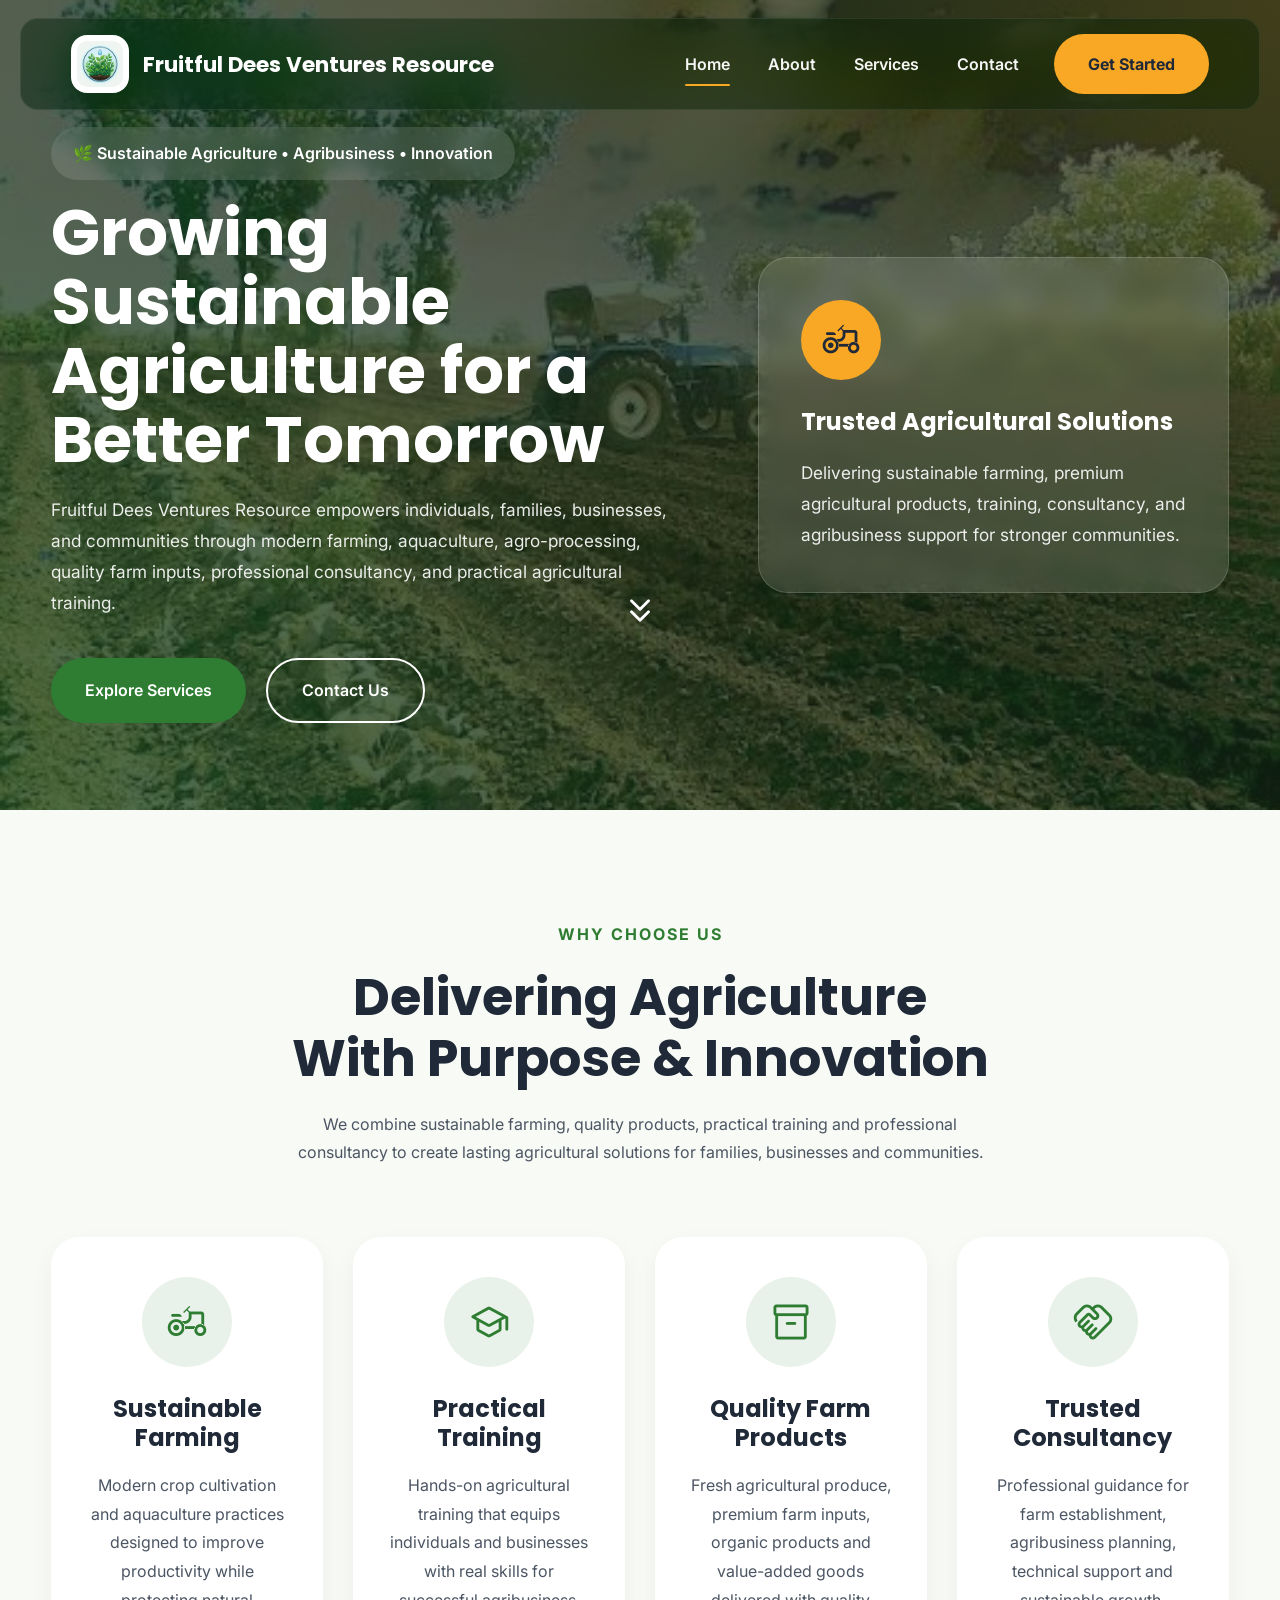
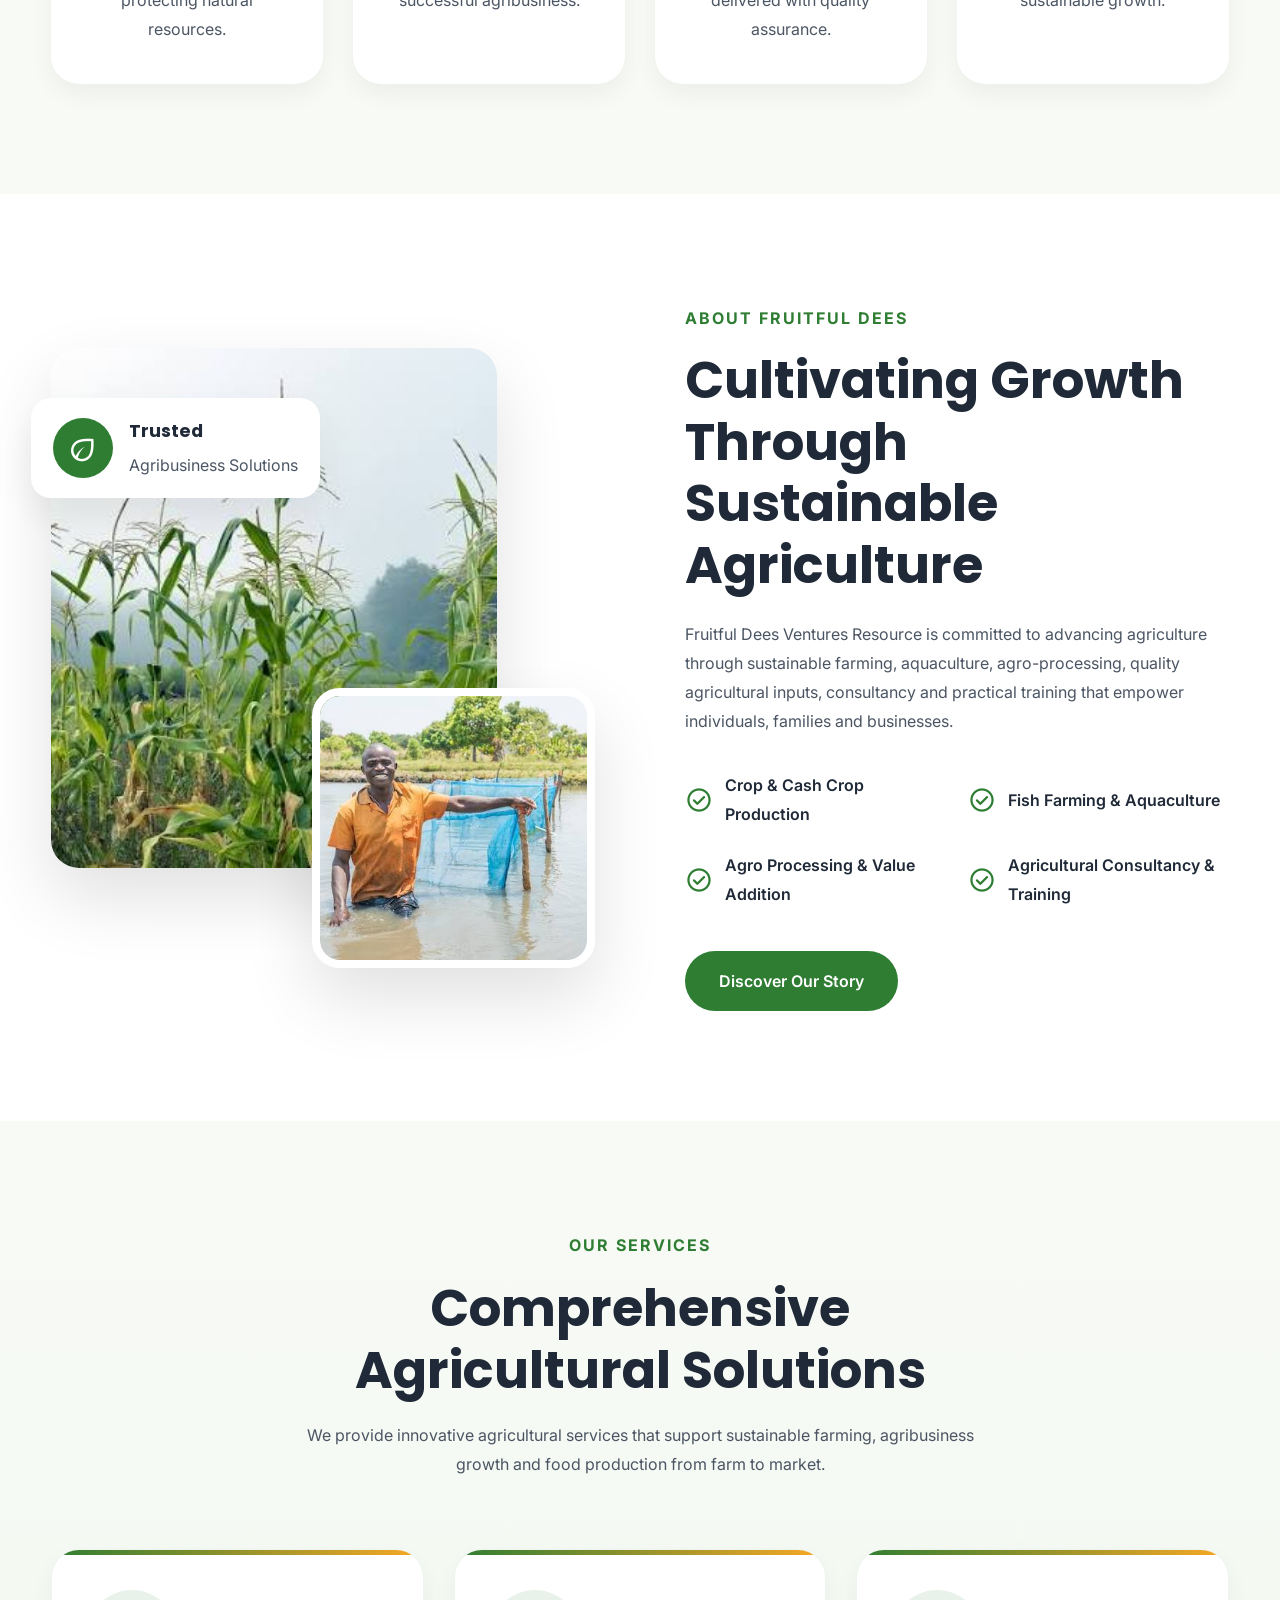
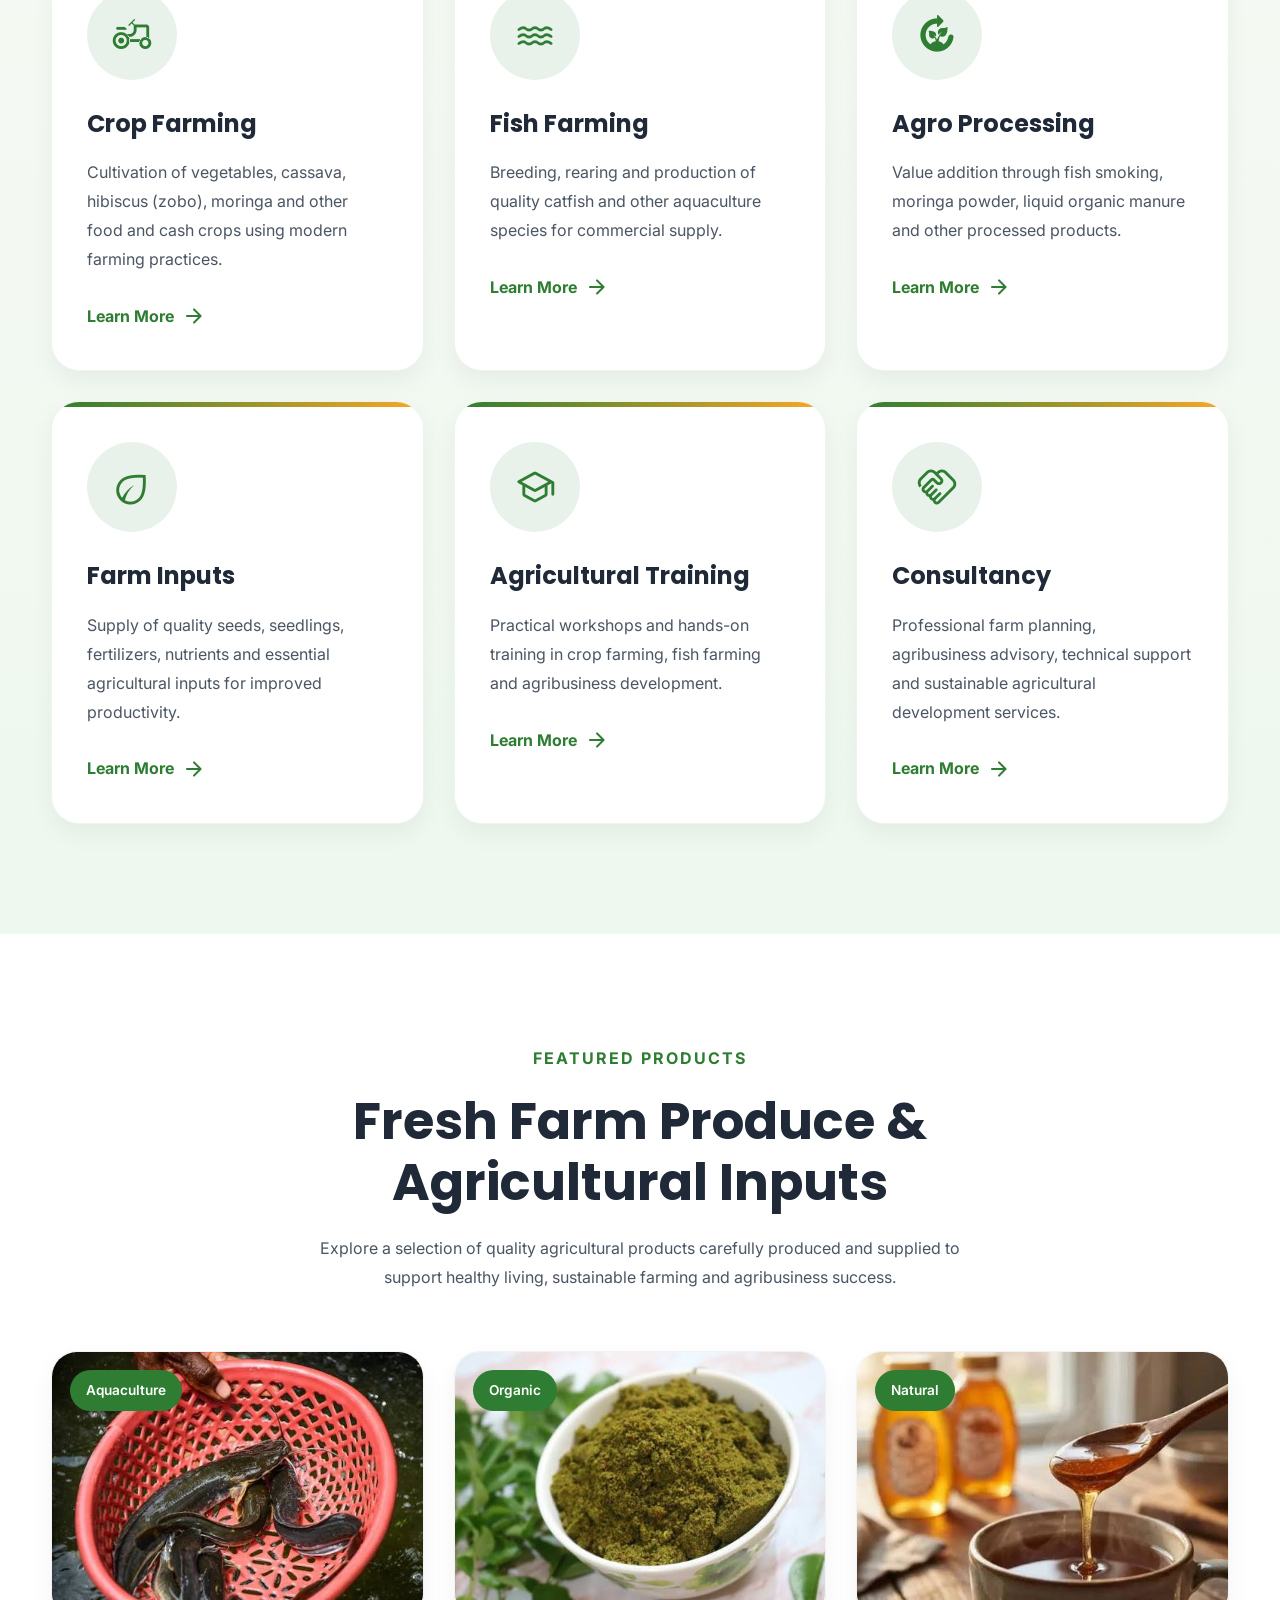
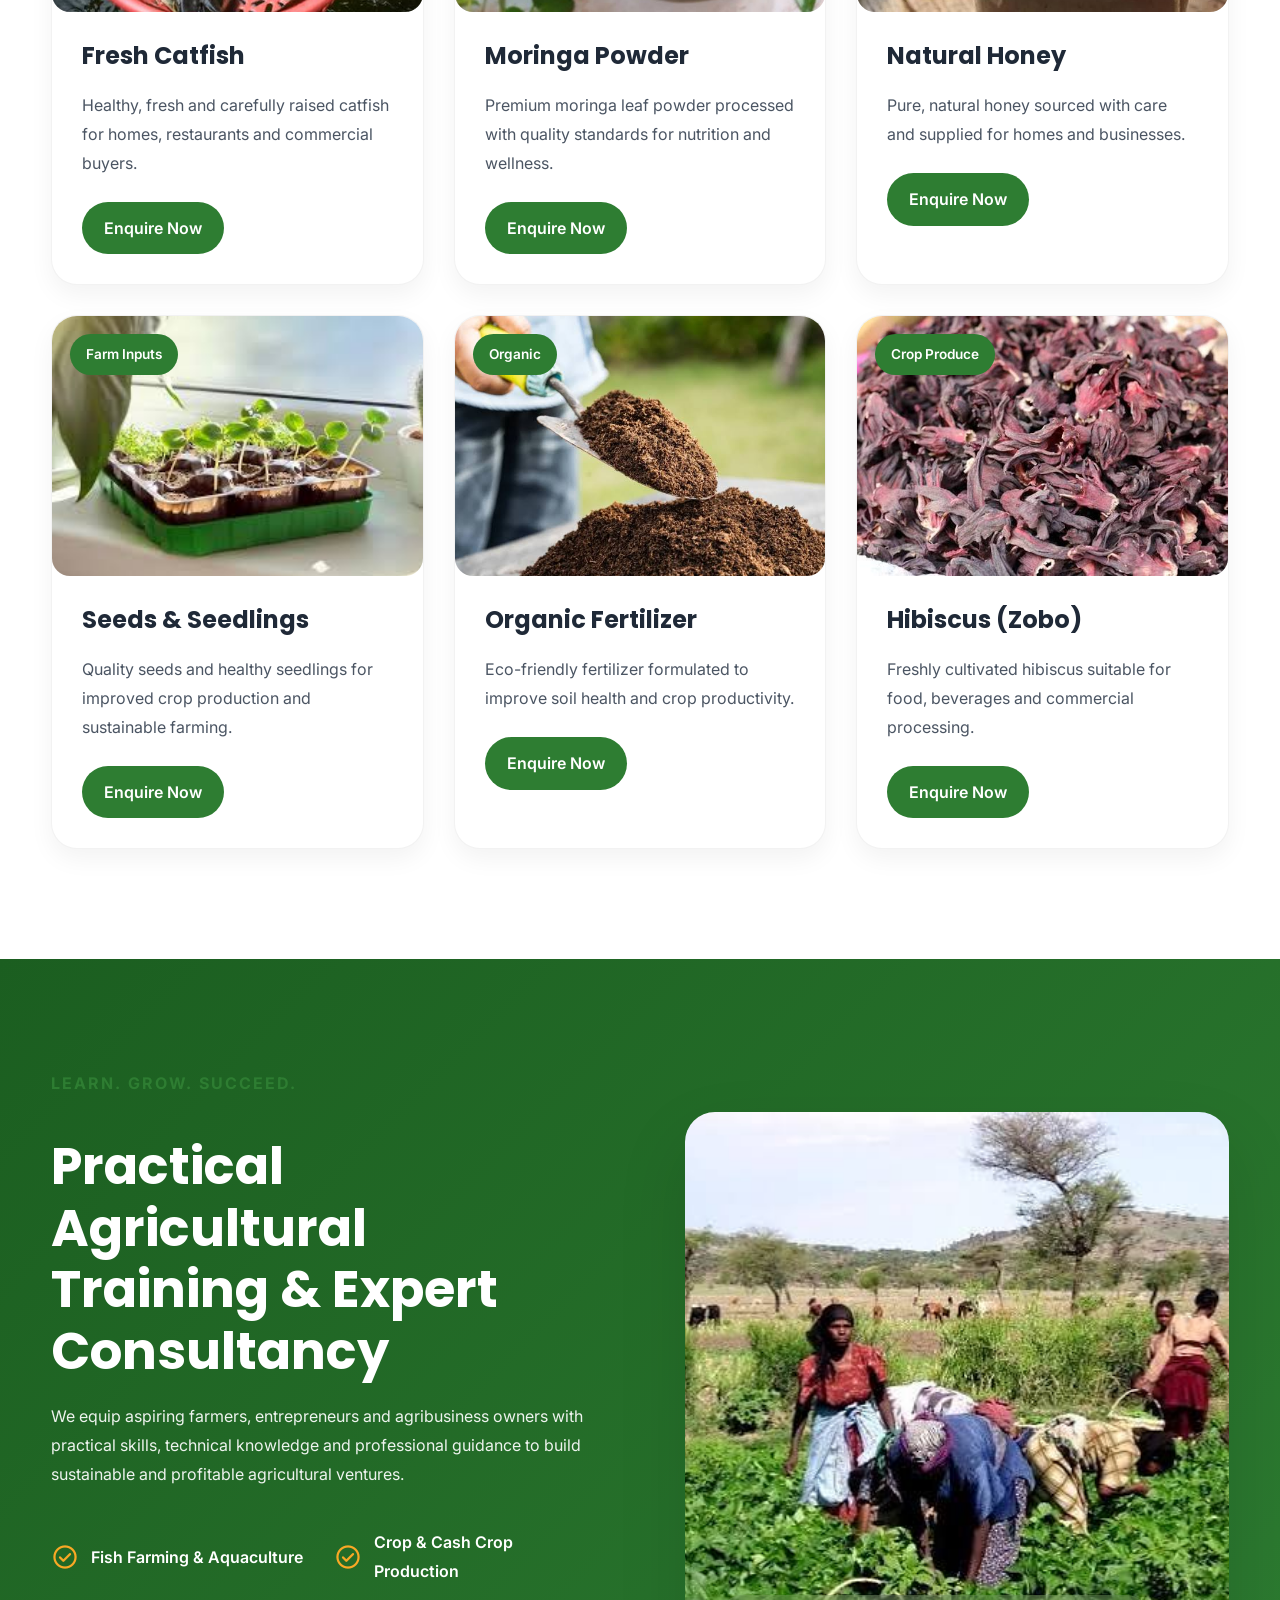
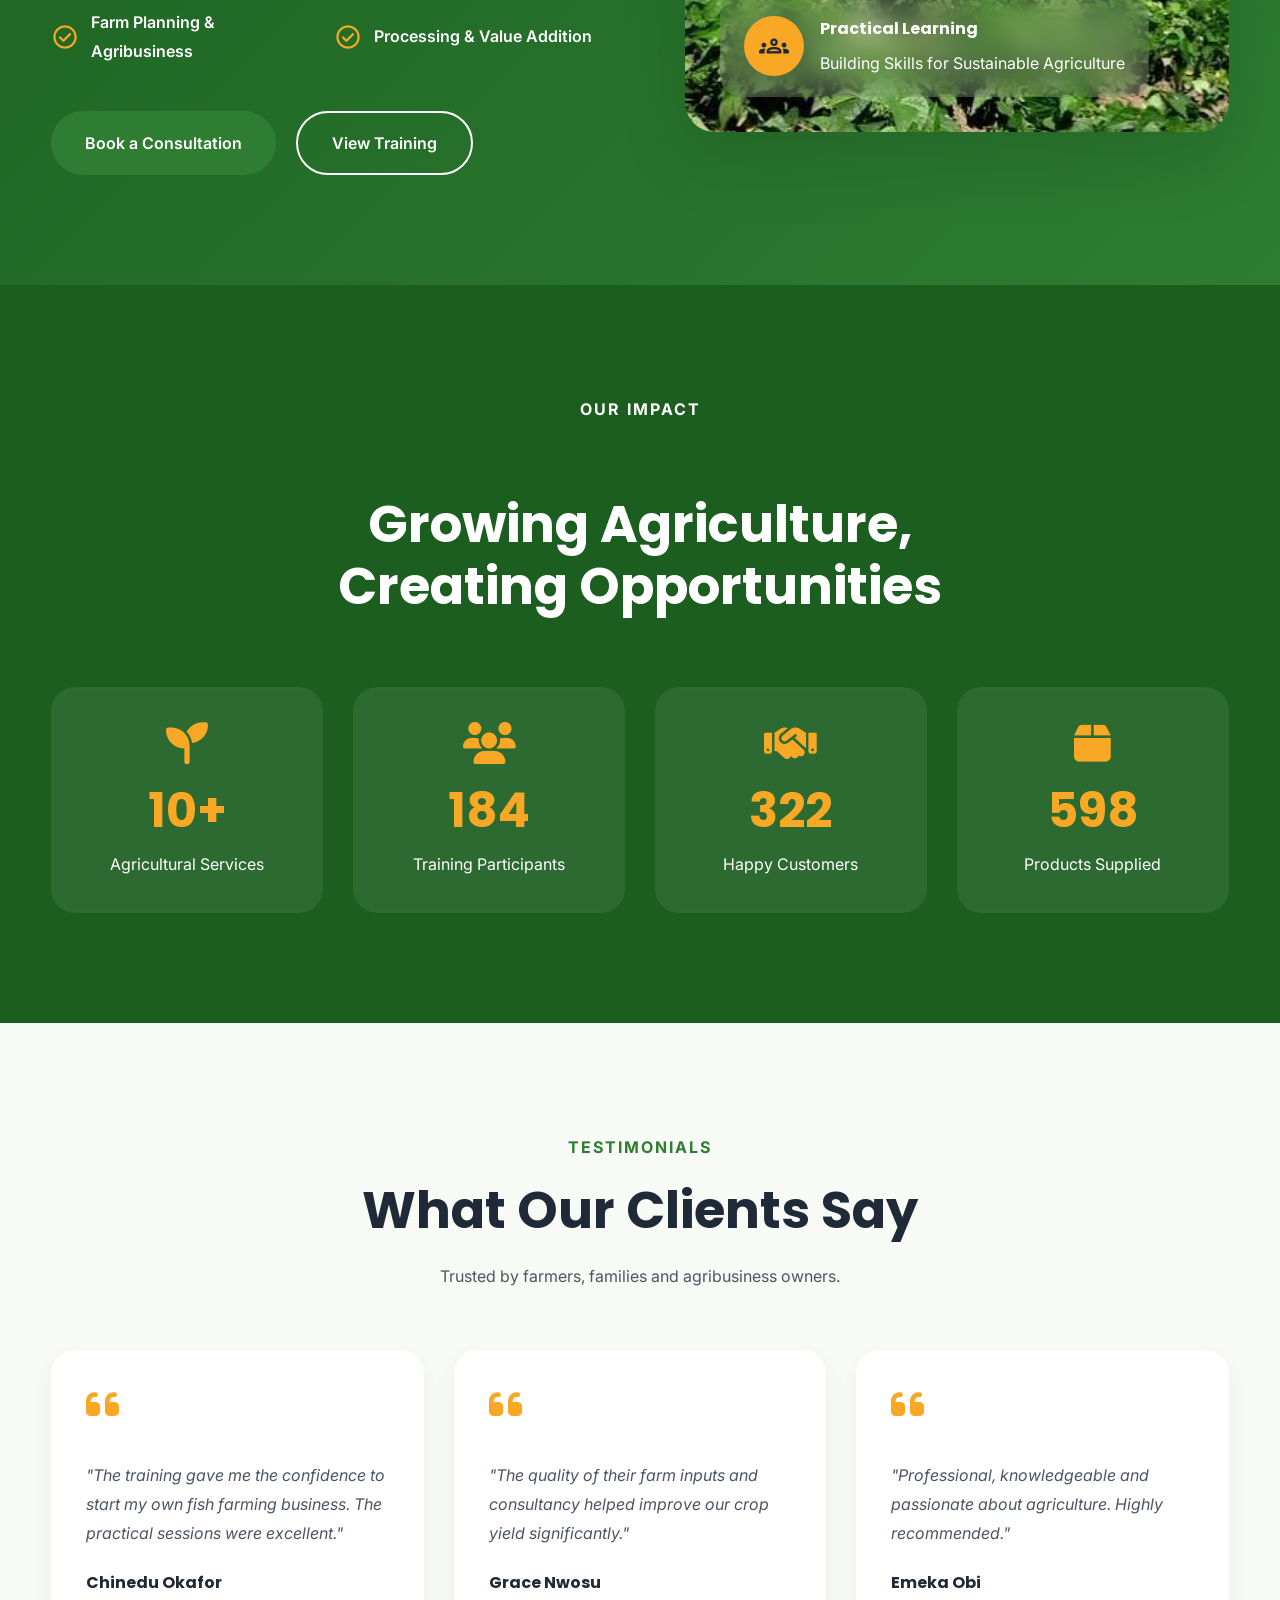
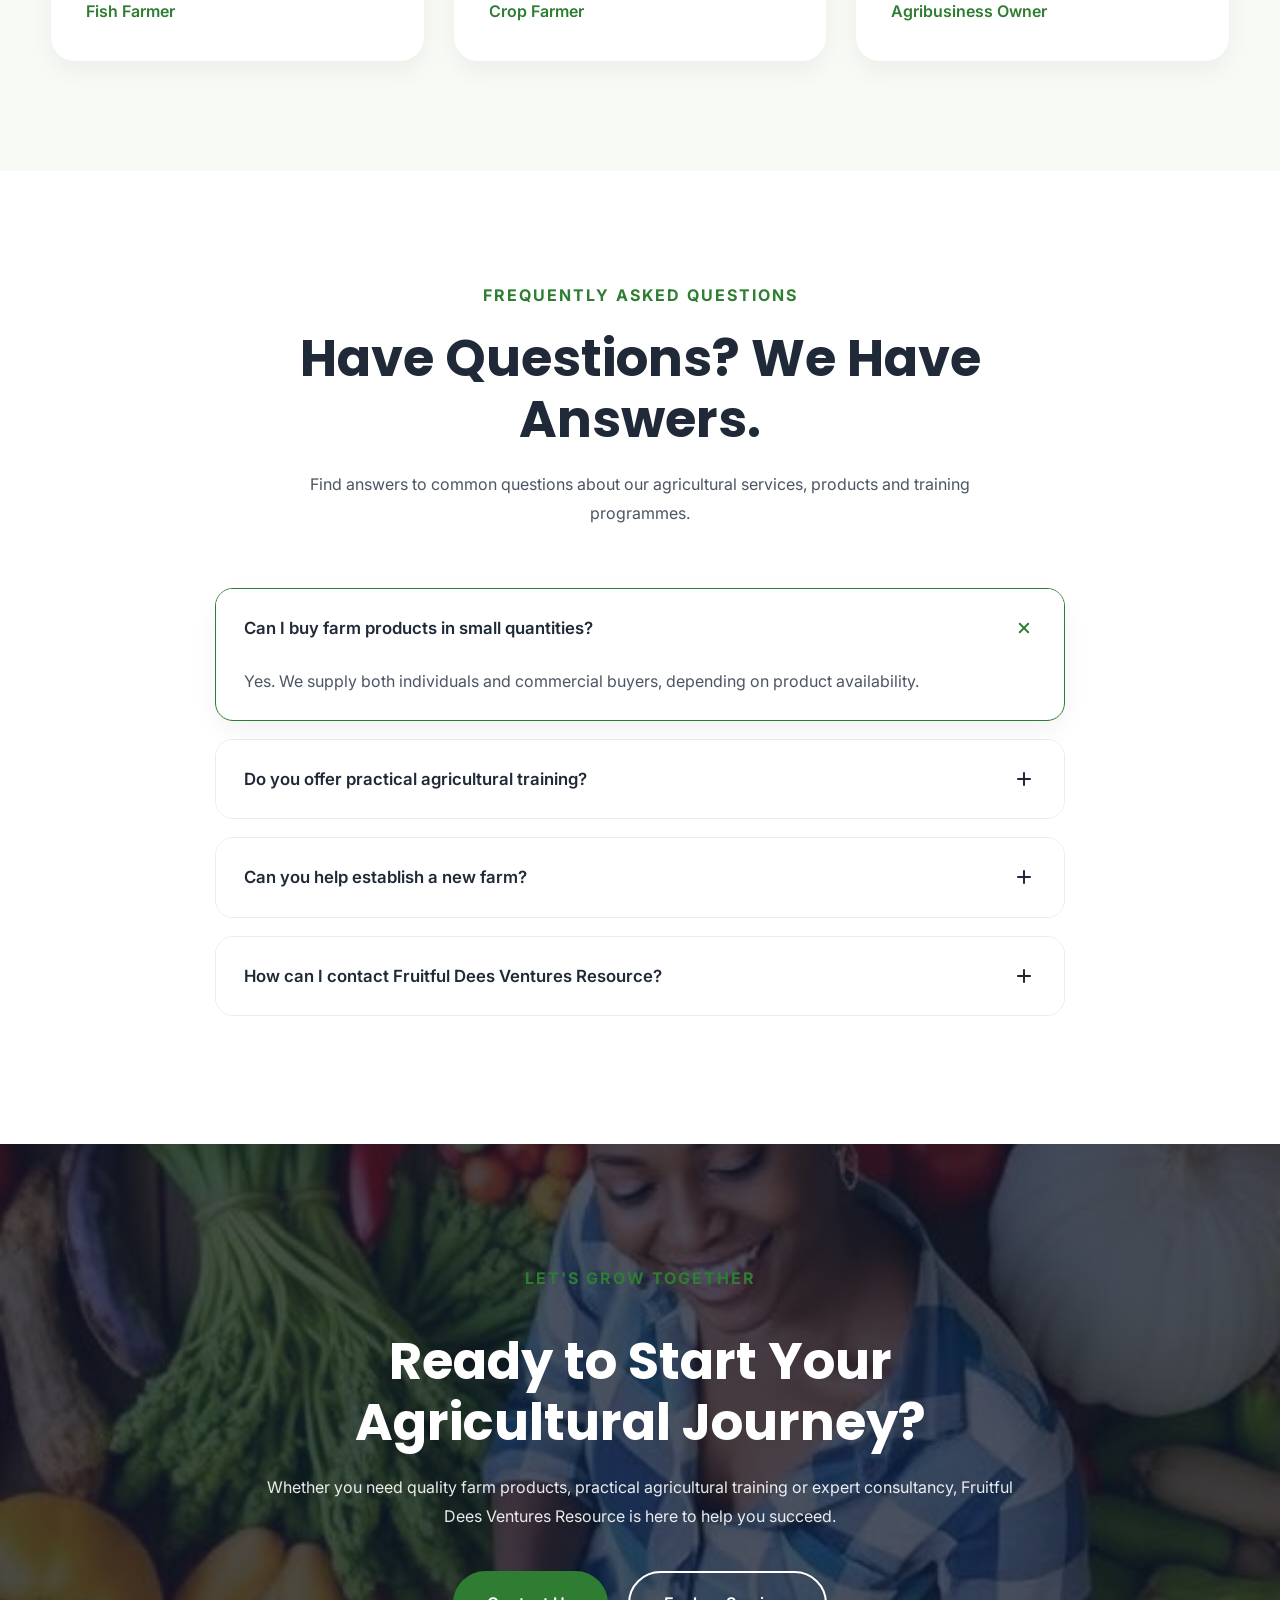
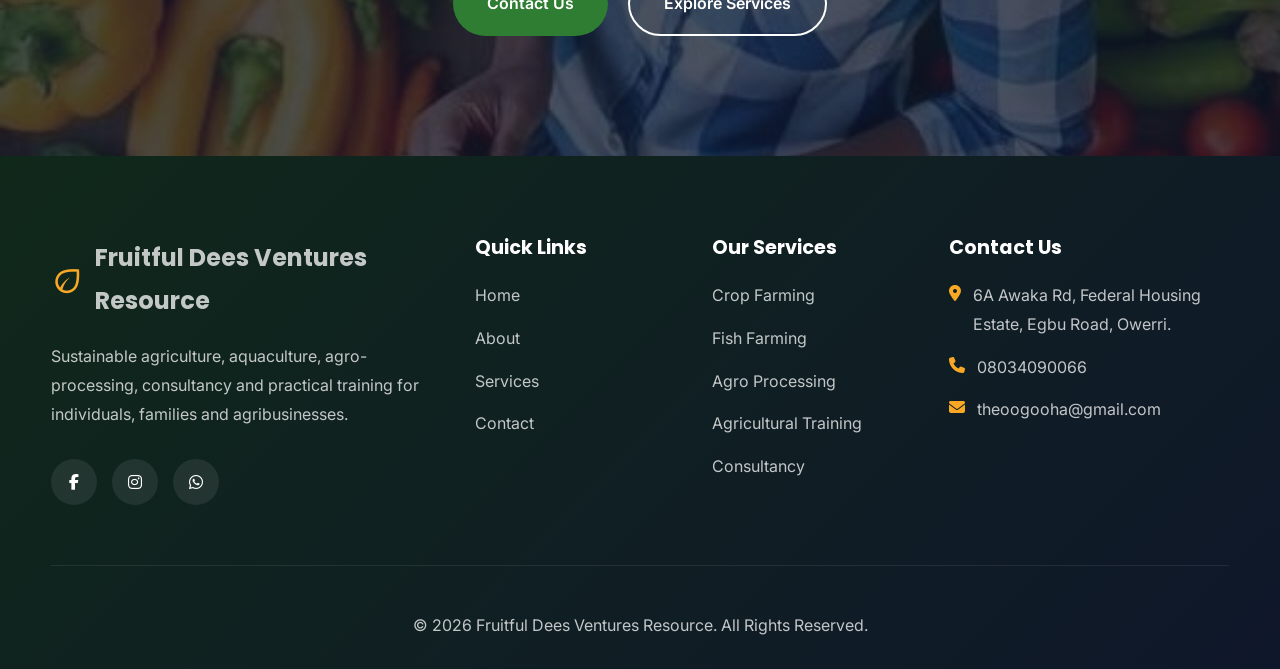
==== commit 84983497: "Add files via upload updated" ====
--- a/index.html
+++ b/index.html
@@ -3,1347 +3,1778 @@
 
 <head>
 
-<meta charset="UTF-8">
-
-<meta name="viewport"
-content="width=device-width, initial-scale=1.0">
-
-<title>
-NovaCore Technologies | Digital Transformation & IT Solutions
-</title>
-
-<link rel="icon" type="image/png" href="/favicon.png">
-
-<meta name="robots" content="index, follow">
-<meta name="theme-color" content="#5B21B6">
-<meta name="color-scheme" content="light">
-
-<meta name="description"
-content="NovaCore Technologies helps businesses grow with web development, cloud solutions, cybersecurity, managed IT services, and digital transformation.">
-
-<meta name="keywords"
-content="IT company, web development, cybersecurity, cloud solutions, managed IT services, digital transformation">
-
-<meta name="author"
-content="NovaCore Technologies">
-
-<link rel="canonical"
-href="https://novacore-demo.vercel.app/">
-
-<!-- Open Graph -->
-
-<meta property="og:type"
-content="website">
-
-<meta property="og:title"
-content="NovaCore Technologies | Digital Transformation & IT Solutions">
-
-<meta property="og:description"
-content="Helping businesses modernize with innovative IT solutions and digital transformation services.">
-
-<meta property="og:url"
-content="https://novacore-demo.vercel.app/">
-
-<meta property="og:image"
-content="https://novacore-demo.vercel.app/preview/home-preview.webp">
-
-<meta property="og:site_name"
-content="NovaCore Technologies">
-
-<meta property="og:locale"
-content="en_US">
-
-<!-- Twitter -->
-
-<meta name="twitter:card"
-content="summary_large_image">
-
-<meta name="twitter:title"
-content="NovaCore Technologies | Digital Transformation & IT Solutions">
-
-<meta name="twitter:description"
-content="Helping businesses modernize with innovative IT solutions and digital transformation services.">
-
-<meta name="twitter:image"
-content="https://novacore-demo.vercel.app/preview/home-preview.webp">
-
-<meta name="twitter:url"
-content="https://novacore-demo.vercel.app/">
-
-<link rel="preconnect"
-href="https://fonts.googleapis.com">
-
-<link rel="preconnect"
-href="https://fonts.gstatic.com"
-crossorigin>
-
-<link href="https://fonts.googleapis.com/css2?family=Inter:wght@400;500;600;700&family=Poppins:wght@500;600;700;800&display=swap"
-rel="stylesheet">
-
-<link rel="stylesheet"
-href="https://cdnjs.cloudflare.com/ajax/libs/font-awesome/6.7.2/css/all.min.css">
-
-<link rel="stylesheet" href="css/style.css">
-<link rel="stylesheet" href="css/variables.css">
-<link rel="stylesheet" href="css/reset.css">
-<link rel="stylesheet" href="css/layout.css">
-<link rel="stylesheet" href="css/components.css">
-<link rel="stylesheet" href="css/animations.css">
-<link rel="stylesheet" href="css/responsive.css">
+    <!--==================================================
+    BASIC META
+    ===================================================-->
+
+    <meta charset="UTF-8">
+
+    <meta name="viewport"
+        content="width=device-width, initial-scale=1.0">
+
+    <title>Fruitful Dees | Sustainable Agriculture Nigeria</title>
+
+    <meta name="description"
+        content="Sustainable farming, aquaculture, consultancy, training and quality farm products across Nigeria.">
+
+    <meta name="keywords"
+        content="Agriculture, Fish Farming, Consultancy, Farm Inputs, Training, Cassava, Moringa, Honey">
+
+    <meta name="author"
+        content="Fruitful Dees Ventures Resource">
+
+    <meta name="robots"
+        content="index, follow">
+
+    <meta name="theme-color"
+        content="#2E7D32">
+
+    <!--==================================================
+    CANONICAL
+    ===================================================-->
+
+    <link rel="canonical"
+        href="https://www.fruitfuldees.com/">
+
+    <!--==================================================
+    FAVICON
+    ===================================================-->
+
+    <link rel="icon"
+        type="image/png"
+        href="images/favicon/favicon.png">
+
+    <link rel="apple-touch-icon"
+        href="images/favicon/apple-touch-icon.png">
+
+    <!--==================================================
+    OPEN GRAPH
+    ===================================================-->
+
+    <meta property="og:type"
+        content="website">
+
+    <meta property="og:title"
+        content="Fruitful Dees | Sustainable Agriculture Nigeria">
+
+    <meta property="og:description"
+        content="Quality farming, aquaculture, consultancy, training and trusted agricultural products in Nigeria.">
+
+    <meta property="og:image"
+        content="images/hero/og-image.jpg">
+
+    <meta property="og:url"
+        content="https://www.fruitfuldees.com/">
+
+    <meta property="og:site_name"
+        content="Fruitful Dees Ventures Resource">
+
+    <!--==================================================
+    TWITTER
+    ===================================================-->
+
+    <meta name="twitter:card"
+        content="summary_large_image">
+
+    <meta name="twitter:title"
+        content="Fruitful Dees | Sustainable Agriculture Nigeria">
+
+    <meta name="twitter:description"
+        content="Quality farming, aquaculture, consultancy, training and trusted agricultural products in Nigeria.">
+
+    <meta name="twitter:image"
+        content="images/hero/og-image.jpg">
+
+    <!--==================================================
+    GOOGLE FONTS
+    ===================================================-->
+
+    <link rel="preconnect"
+        href="https://fonts.googleapis.com">
+
+    <link rel="preconnect"
+        href="https://fonts.gstatic.com"
+        crossorigin>
+
+    <link href="https://fonts.googleapis.com/css2?family=Inter:wght@300;400;500;600;700;800&family=Poppins:wght@400;500;600;700;800&display=swap"
+        rel="stylesheet">
+
+    <!--==================================================
+    MATERIAL SYMBOLS
+    ===================================================-->
+
+    <link rel="stylesheet"
+        href="https://fonts.googleapis.com/css2?family=Material+Symbols+Rounded:opsz,wght,FILL,GRAD@24,400,0,0">
+
+    <!--==================================================
+    FONT AWESOME
+    ===================================================-->
+
+    <link rel="stylesheet"
+        href="https://cdnjs.cloudflare.com/ajax/libs/font-awesome/6.7.2/css/all.min.css">
+
+    <!--==================================================
+    GLOBAL CSS
+    ===================================================-->
+
+    <link rel="stylesheet"
+        href="css/reset.css">
+
+    <link rel="stylesheet"
+        href="css/variables.css">
+
+    <link rel="stylesheet"
+        href="css/global.css">
+
+    <link rel="stylesheet" href="css/navigation.css">
+    <link rel="stylesheet" href="css/navigation-reponsive.css">
+
+    <link rel="stylesheet"
+        href="css/utilities.css">
+
+    <link rel="stylesheet"
+        href="css/components.css">
+
+    <link rel="stylesheet"
+        href="css/animations.css">
+
+    <!--==================================================
+    PAGE CSS
+    ===================================================-->
+
+    <link rel="stylesheet"
+        href="pages/index/index.css">
+
+    <link rel="stylesheet"
+        href="pages/index/responsive.css">
 
 </head>
 
 <body>
 
-    <!--====================================
-ANNOUNCEMENT BAR
-=====================================-->
-
-<div class="top-bar">
-
-    <div class="container top-bar-content">
-
-        <div class="top-left">
+    <!--==================================================
+HEADER START
+===================================================-->
+
+<header class="header">
+
+    <div class="container">
+
+        <!--==============================
+        LOGO
+        ==============================-->
+
+        <a href="index.html"
+            class="logo"
+            aria-label="Fruitful Dees Ventures Resource">
+
+            <img src="images/logo/logo.jpg"
+                alt="Fruitful Dees Ventures Resource Logo">
 
             <span>
-                <i class="fa-solid fa-phone"></i>
-                +1 (800) 555-2048
+
+                Fruitful Dees Ventures Resource
+
             </span>
 
+        </a>
+
+        <!--==============================
+        NAVIGATION
+        ==============================-->
+
+        <nav class="navbar"
+            id="navbar">
+
+            <ul class="nav-links">
+
+                <li>
+
+                    <a class="active"
+                        href="index.html">
+
+                        Home
+
+                    </a>
+
+                </li>
+
+                <li>
+
+                    <a href="about.html">
+
+                        About
+
+                    </a>
+
+                </li>
+
+                <li>
+
+                    <a href="services.html">
+
+                        Services
+
+                    </a>
+
+                </li>
+
+                <li>
+
+                    <a href="contact.html">
+
+                        Contact
+
+                    </a>
+
+                </li>
+
+            </ul>
+
+        </nav>
+
+        <!--==============================
+        CTA
+        ==============================-->
+
+        <a href="contact.html"
+            class="btn nav-btn">
+
+            Get Started
+
+        </a>
+
+        <!--==============================
+        MOBILE MENU
+        ==============================-->
+
+        <button class="menu-toggle"
+            id="menuToggle"
+            aria-label="Open Menu"
+            aria-expanded="false">
+
+            <span></span>
+
+            <span></span>
+
+            <span></span>
+
+        </button>
+
+    </div>
+
+</header>
+
+<!--==================================================
+HEADER END
+===================================================-->
+
+<!--==================================================
+HERO SECTION START
+===================================================-->
+<main>
+<section class="hero">
+
+    <div class="hero-overlay"></div>
+
+    <div class="container hero-container">
+
+        <!--==============================
+        HERO CONTENT
+        ==============================-->
+
+        <div class="hero-content">
+
+            <span class="hero-tag">
+
+                🌿 Sustainable Agriculture • Agribusiness • Innovation
+
+            </span>
+
+            <h1>
+
+                Growing Sustainable Agriculture for a Better Tomorrow
+
+            </h1>
+
+            <p>
+
+                Fruitful Dees Ventures Resource empowers individuals,
+                families, businesses, and communities through modern
+                farming, aquaculture, agro-processing, quality farm
+                inputs, professional consultancy, and practical
+                agricultural training.
+
+            </p>
+
+            <div class="hero-buttons">
+
+                <a href="services.html"
+                    class="btn btn-primary">
+
+                    Explore Services
+
+                </a>
+
+                <a href="contact.html"
+                    class="btn btn-outline">
+
+                    Contact Us
+
+                </a>
+
+            </div>
+
+        </div>
+
+        <!--==============================
+        HERO FEATURE CARD
+        ==============================-->
+
+        <div class="hero-card">
+
+            <div class="hero-card-icon">
+
+                <span class="material-symbols-rounded">
+
+                    agriculture
+
+                </span>
+
+            </div>
+
+            <h3>
+
+                Trusted Agricultural Solutions
+
+            </h3>
+
+            <p>
+
+                Delivering sustainable farming, premium agricultural
+                products, training, consultancy, and agribusiness
+                support for stronger communities.
+
+            </p>
+
+        </div>
+
+    </div>
+
+   
+
+    <!--==============================
+    SCROLL INDICATOR
+    ==============================-->
+
+    <a href="#about-preview"
+        class="scroll-down"
+        aria-label="Scroll Down">
+
+        <span class="material-symbols-rounded">
+
+            keyboard_double_arrow_down
+
+        </span>
+
+    </a>
+
+</section>
+
+<!--==================================================
+HERO SECTION END
+===================================================-->
+
+
+<!--==================================================
+WHY CHOOSE US
+===================================================-->
+
+<section class="why-choose">
+
+    <div class="container">
+
+        <!--==============================
+        SECTION TITLE
+        ==============================-->
+
+        <div class="section-title fade-up">
+
             <span>
-                <i class="fa-solid fa-envelope"></i>
-                hello@novacore.com
+
+                Why Choose Us
+
             </span>
 
+            <h2>
+
+                Delivering Agriculture With Purpose & Innovation
+
+            </h2>
+
+            <p>
+
+                We combine sustainable farming, quality products,
+                practical training and professional consultancy to
+                create lasting agricultural solutions for families,
+                businesses and communities.
+
+            </p>
+
         </div>
 
-        <div class="top-right">
+        <!--==============================
+        FEATURES
+        ==============================-->
+
+        <div class="why-grid">
+
+            <!-- CARD -->
+
+            <article class="why-card fade-up">
+
+                <div class="why-icon">
+
+                    <span class="material-symbols-rounded">
+
+                        agriculture
+
+                    </span>
+
+                </div>
+
+                <h3>
+
+                    Sustainable Farming
+
+                </h3>
+
+                <p>
+
+                    Modern crop cultivation and aquaculture practices
+                    designed to improve productivity while protecting
+                    natural resources.
+
+                </p>
+
+            </article>
+
+            <!-- CARD -->
+
+            <article class="why-card fade-up">
+
+                <div class="why-icon">
+
+                    <span class="material-symbols-rounded">
+
+                        school
+
+                    </span>
+
+                </div>
+
+                <h3>
+
+                    Practical Training
+
+                </h3>
+
+                <p>
+
+                    Hands-on agricultural training that equips
+                    individuals and businesses with real skills for
+                    successful agribusiness.
+
+                </p>
+
+            </article>
+
+            <!-- CARD -->
+
+            <article class="why-card fade-up">
+
+                <div class="why-icon">
+
+                    <span class="material-symbols-rounded">
+
+                        inventory_2
+
+                    </span>
+
+                </div>
+
+                <h3>
+
+                    Quality Farm Products
+
+                </h3>
+
+                <p>
+
+                    Fresh agricultural produce, premium farm inputs,
+                    organic products and value-added goods delivered
+                    with quality assurance.
+
+                </p>
+
+            </article>
+
+            <!-- CARD -->
+
+            <article class="why-card fade-up">
+
+                <div class="why-icon">
+
+                    <span class="material-symbols-rounded">
+
+                        handshake
+
+                    </span>
+
+                </div>
+
+                <h3>
+
+                    Trusted Consultancy
+
+                </h3>
+
+                <p>
+
+                    Professional guidance for farm establishment,
+                    agribusiness planning, technical support and
+                    sustainable growth.
+
+                </p>
+
+            </article>
+
+        </div>
+
+    </div>
+
+</section>
+
+<!--==================================================
+END WHY CHOOSE
+===================================================-->
+
+
+<!--==================================================
+ABOUT PREVIEW
+===================================================-->
+
+<section class="about-preview" id="about-preview">
+
+    <div class="container">
+
+        <div class="about-grid">
+
+            <!--======================================
+            IMAGES
+            =======================================-->
+
+            <div class="about-images fade-up">
+
+                <div class="about-image image-large">
+
+                    <img src="images/about-preview/Agribusiness-Solutions.jpg"
+                        alt="Crop farming at Fruitful Dees Ventures Resource">
+
+                </div>
+
+                <div class="about-image image-small">
+
+                    <img src="images/about-preview/fish-farming.jpg"
+                        alt="Fish farming at Fruitful Dees Ventures Resource">
+
+                </div>
+
+                <div class="about-badge">
+
+                    <span class="material-symbols-rounded">
+
+                        eco
+
+                    </span>
+
+                    <div>
+
+                        <strong>
+
+                            Trusted
+
+                        </strong>
+
+                        <p>
+
+                            Agribusiness Solutions
+
+                        </p>
+
+                    </div>
+
+                </div>
+
+            </div>
+
+            <!--======================================
+            CONTENT
+            =======================================-->
+
+            <div class="about-content fade-up">
+
+                <span class="section-subtitle">
+
+                    About Fruitful Dees
+
+                </span>
+
+                <h2>
+
+                    Cultivating Growth Through Sustainable Agriculture
+
+                </h2>
+
+                <p>
+
+                    Fruitful Dees Ventures Resource is committed to
+                    advancing agriculture through sustainable farming,
+                    aquaculture, agro-processing, quality agricultural
+                    inputs, consultancy and practical training that
+                    empower individuals, families and businesses.
+
+                </p>
+
+                <div class="about-features">
+
+                    <div class="feature-item">
+
+                        <span class="material-symbols-rounded">
+
+                            check_circle
+
+                        </span>
+
+                        <p>Crop & Cash Crop Production</p>
+
+                    </div>
+
+                    <div class="feature-item">
+
+                        <span class="material-symbols-rounded">
+
+                            check_circle
+
+                        </span>
+
+                        <p>Fish Farming & Aquaculture</p>
+
+                    </div>
+
+                    <div class="feature-item">
+
+                        <span class="material-symbols-rounded">
+
+                            check_circle
+
+                        </span>
+
+                        <p>Agro Processing & Value Addition</p>
+
+                    </div>
+
+                    <div class="feature-item">
+
+                        <span class="material-symbols-rounded">
+
+                            check_circle
+
+                        </span>
+
+                        <p>Agricultural Consultancy & Training</p>
+
+                    </div>
+
+                </div>
+
+                <a href="about.html" class="btn btn-primary">
+
+                    Discover Our Story
+
+                </a>
+
+            </div>
+
+        </div>
+
+    </div>
+
+</section>
+
+
+<!--==================================================
+SERVICES PREVIEW
+===================================================-->
+
+<section class="services-preview">
+
+    <div class="container">
+
+        <div class="section-title fade-up">
 
             <span>
-                <i class="fa-solid fa-earth-americas"></i>
-                Serving Clients Worldwide
+
+                Our Services
+
             </span>
-
-            <a href="contact/contact.html">
-
-                Schedule a Consultation
-
-                <i class="fa-solid fa-arrow-right"></i>
-
-            </a>
+            
+
+            <h2>
+
+                Comprehensive Agricultural Solutions
+
+            </h2>
+
+            <p>
+
+                We provide innovative agricultural services that support
+                sustainable farming, agribusiness growth and food
+                production from farm to market.
+
+            </p>
 
         </div>
 
+        <div class="services-grid">
+
+            <!--==============================
+            CARD 1
+            ==============================-->
+
+            <article class="service-card fade-up">
+
+                <div class="service-icon">
+
+                    <span class="material-symbols-rounded">
+
+                        agriculture
+
+                    </span>
+
+                </div>
+
+                <h3>
+
+                    Crop Farming
+
+                </h3>
+
+                <p>
+
+                    Cultivation of vegetables, cassava, hibiscus (zobo),
+                    moringa and other food and cash crops using modern
+                    farming practices.
+
+                </p>
+
+                <a href="services.html">
+
+                    Learn More
+
+                    <span class="material-symbols-rounded">
+
+                        arrow_forward
+
+                    </span>
+
+                </a>
+
+            </article>
+
+            <!--==============================-->
+
+            <article class="service-card fade-up">
+
+                <div class="service-icon">
+
+                    <span class="material-symbols-rounded">
+
+                        water
+
+                    </span>
+
+                </div>
+
+                <h3>
+
+                    Fish Farming
+
+                </h3>
+
+                <p>
+
+                    Breeding, rearing and production of quality catfish
+                    and other aquaculture species for commercial supply.
+
+                </p>
+
+                <a href="services.html">
+
+                    Learn More
+
+                    <span class="material-symbols-rounded">
+
+                        arrow_forward
+
+                    </span>
+
+                </a>
+
+            </article>
+
+            <!--==============================-->
+
+            <article class="service-card fade-up">
+
+                <div class="service-icon">
+
+                    <span class="material-symbols-rounded">
+
+                        compost
+
+                    </span>
+
+                </div>
+
+                <h3>
+
+                    Agro Processing
+
+                </h3>
+
+                <p>
+
+                    Value addition through fish smoking, moringa powder,
+                    liquid organic manure and other processed products.
+
+                </p>
+
+                <a href="services.html">
+
+                    Learn More
+
+                    <span class="material-symbols-rounded">
+
+                        arrow_forward
+
+                    </span>
+
+                </a>
+
+            </article>
+
+            <!--==============================-->
+
+            <article class="service-card fade-up">
+
+                <div class="service-icon">
+
+                    <span class="material-symbols-rounded">
+
+                        eco
+
+                    </span>
+
+                </div>
+
+                <h3>
+
+                    Farm Inputs
+
+                </h3>
+
+                <p>
+
+                    Supply of quality seeds, seedlings, fertilizers,
+                    nutrients and essential agricultural inputs for
+                    improved productivity.
+
+                </p>
+
+                <a href="services.html">
+
+                    Learn More
+
+                    <span class="material-symbols-rounded">
+
+                        arrow_forward
+
+                    </span>
+
+                </a>
+
+            </article>
+
+            <!--==============================-->
+
+            <article class="service-card fade-up">
+
+                <div class="service-icon">
+
+                    <span class="material-symbols-rounded">
+
+                        school
+
+                    </span>
+
+                </div>
+
+                <h3>
+
+                    Agricultural Training
+
+                </h3>
+
+                <p>
+
+                    Practical workshops and hands-on training in crop
+                    farming, fish farming and agribusiness development.
+
+                </p>
+
+                <a href="services.html">
+
+                    Learn More
+
+                    <span class="material-symbols-rounded">
+
+                        arrow_forward
+
+                    </span>
+
+                </a>
+
+            </article>
+
+            <!--==============================-->
+
+            <article class="service-card fade-up">
+
+                <div class="service-icon">
+
+                    <span class="material-symbols-rounded">
+
+                        handshake
+
+                    </span>
+
+                </div>
+
+                <h3>
+
+                    Consultancy
+
+                </h3>
+
+                <p>
+
+                    Professional farm planning, agribusiness advisory,
+                    technical support and sustainable agricultural
+                    development services.
+
+                </p>
+
+                <a href="services.html">
+
+                    Learn More
+
+                    <span class="material-symbols-rounded">
+
+                        arrow_forward
+
+                    </span>
+
+                </a>
+
+            </article>
+
+        </div>
+
     </div>
 
-</div>
-
-<!--====================================
-HEADER
-=====================================-->
-
-<header class="header">
-
-    <div class="container navbar">
-
-        <!-- LOGO -->
-
-        <a href="index.html" class="logo">
-
-            <div class="logo-icon">
-
-                <i class="fa-solid fa-cube"></i>
+</section>
+
+
+<!--==================================================
+FEATURED PRODUCTS
+===================================================-->
+
+<section class="featured-products">
+
+    <div class="container">
+
+        <div class="section-title fade-up">
+
+            <span>
+
+                Featured Products
+
+            </span>
+
+            <h2>
+
+                Fresh Farm Produce & Agricultural Inputs
+
+            </h2>
+
+            <p>
+
+                Explore a selection of quality agricultural products
+                carefully produced and supplied to support healthy
+                living, sustainable farming and agribusiness success.
+
+            </p>
+
+        </div>
+
+        <div class="products-grid">
+
+            <!--==============================
+            PRODUCT
+            ==============================-->
+
+            <article class="product-card fade-up">
+
+                <div class="product-image">
+
+                    <img src="images/service-preview/catfish.jpg"
+                    alt="Fresh Catfish">
+
+                    <span class="product-tag">
+
+                        Aquaculture
+
+                    </span>
+
+                </div>
+
+                <div class="product-content">
+
+                    <h3>
+
+                        Fresh Catfish
+
+                    </h3>
+
+                    <p>
+
+                        Healthy, fresh and carefully raised catfish for
+                        homes, restaurants and commercial buyers.
+
+                    </p>
+
+                    <a href="services.html">
+
+                        Enquire Now
+
+                    </a>
+
+                </div>
+
+            </article>
+
+            <!--==============================-->
+
+            <article class="product-card fade-up">
+
+                <div class="product-image">
+
+                    <img src="images/service-preview/moringa.jpg"
+                    alt="Moringa Powder">
+
+                    <span class="product-tag">
+
+                        Organic
+
+                    </span>
+
+                </div>
+
+                <div class="product-content">
+
+                    <h3>
+
+                        Moringa Powder
+
+                    </h3>
+
+                    <p>
+
+                        Premium moringa leaf powder processed with
+                        quality standards for nutrition and wellness.
+
+                    </p>
+
+                    <a href="services.html">
+
+                        Enquire Now
+
+                    </a>
+
+                </div>
+
+            </article>
+
+            <!--==============================-->
+
+            <article class="product-card fade-up">
+
+                <div class="product-image">
+
+                    <img src="images/service-preview/natural-honey.jpg"
+                    alt="Natural Honey">
+
+                    <span class="product-tag">
+
+                        Natural
+
+                    </span>
+
+                </div>
+
+                <div class="product-content">
+
+                    <h3>
+
+                        Natural Honey
+
+                    </h3>
+
+                    <p>
+
+                        Pure, natural honey sourced with care and
+                        supplied for homes and businesses.
+
+                    </p>
+
+                    <a href="services.html">
+
+                        Enquire Now
+
+                    </a>
+
+                </div>
+
+            </article>
+
+            <!--==============================-->
+
+            <article class="product-card fade-up">
+
+                <div class="product-image">
+
+                    <img src="images/service-preview/seed-and-seedlings.jpg"
+                    alt="Seeds and Seedlings">
+
+                    <span class="product-tag">
+
+                        Farm Inputs
+
+                    </span>
+
+                </div>
+
+                <div class="product-content">
+
+                    <h3>
+
+                        Seeds & Seedlings
+
+                    </h3>
+
+                    <p>
+
+                        Quality seeds and healthy seedlings for improved
+                        crop production and sustainable farming.
+
+                    </p>
+
+                    <a href="services.html">
+
+                        Enquire Now
+
+                    </a>
+
+                </div>
+
+            </article>
+
+            <!--==============================-->
+
+            <article class="product-card fade-up">
+
+                <div class="product-image">
+
+                    <img src="images/service-preview/organic-fetilizer.jpg"
+                    alt="Organic Fertilizer">
+
+                    <span class="product-tag">
+
+                        Organic
+
+                    </span>
+
+                </div>
+
+                <div class="product-content">
+
+                    <h3>
+
+                        Organic Fertilizer
+
+                    </h3>
+
+                    <p>
+
+                        Eco-friendly fertilizer formulated to improve
+                        soil health and crop productivity.
+
+                    </p>
+
+                    <a href="services.html">
+
+                        Enquire Now
+
+                    </a>
+
+                </div>
+
+            </article>
+
+            <!--==============================-->
+
+            <article class="product-card fade-up">
+
+                <div class="product-image">
+
+                    <img src="images/service-preview/hibiscus-zobo.jpg"
+                    alt="Hibiscus (Zobo)">
+
+                    <span class="product-tag">
+
+                        Crop Produce
+
+                    </span>
+
+                </div>
+
+                <div class="product-content">
+
+                    <h3>
+
+                        Hibiscus (Zobo)
+
+                    </h3>
+
+                    <p>
+
+                        Freshly cultivated hibiscus suitable for food,
+                        beverages and commercial processing.
+
+                    </p>
+
+                    <a href="services.html">
+
+                        Enquire Now
+
+                    </a>
+
+                </div>
+
+            </article>
+
+        </div>
+
+    </div>
+
+</section>
+
+
+<!--==================================================
+TRAINING & CONSULTANCY
+===================================================-->
+
+<section class="training">
+
+    <div class="container">
+
+        <div class="training-grid">
+
+            <!--======================================
+            CONTENT
+            =======================================-->
+
+            <div class="training-content fade-up">
+
+                <span class="section-subtitle">
+
+                    Learn. Grow. Succeed.
+
+                </span>
+
+                <h2>
+
+                    Practical Agricultural Training & Expert Consultancy
+
+                </h2>
+
+                <p>
+
+                    We equip aspiring farmers, entrepreneurs and
+                    agribusiness owners with practical skills, technical
+                    knowledge and professional guidance to build
+                    sustainable and profitable agricultural ventures.
+
+                </p>
+
+                <div class="training-list">
+
+                    <div class="training-item">
+
+                        <span class="material-symbols-rounded">
+
+                            check_circle
+
+                        </span>
+
+                        <p>Fish Farming & Aquaculture</p>
+
+                    </div>
+
+                    <div class="training-item">
+
+                        <span class="material-symbols-rounded">
+
+                            check_circle
+
+                        </span>
+
+                        <p>Crop & Cash Crop Production</p>
+
+                    </div>
+
+                    <div class="training-item">
+
+                        <span class="material-symbols-rounded">
+
+                            check_circle
+
+                        </span>
+
+                        <p>Farm Planning & Agribusiness</p>
+
+                    </div>
+
+                    <div class="training-item">
+
+                        <span class="material-symbols-rounded">
+
+                            check_circle
+
+                        </span>
+
+                        <p>Processing & Value Addition</p>
+
+                    </div>
+
+                </div>
+
+                <div class="hero-buttons">
+
+                    <a href="contact.html"
+                    class="btn btn-primary">
+
+                        Book a Consultation
+
+                    </a>
+
+                    <a href="services.html"
+                    class="btn btn-outline training-btn">
+
+                        View Training
+
+                    </a>
+
+                </div>
 
             </div>
 
-            <div class="logo-text">
-
-                <h2>NovaCore</h2>
-
-                <span>TECHNOLOGIES</span>
+            <!--======================================
+            IMAGE
+            =======================================-->
+
+            <div class="training-image fade-up">
+
+                <img src="images/training-session/agricultural-training-session.jpg"
+                alt="Agricultural training session">
+
+                <div class="training-badge">
+
+                    <span class="material-symbols-rounded">
+
+                        groups
+
+                    </span>
+
+                    <div>
+
+                        <strong>
+
+                            Practical Learning
+
+                        </strong>
+
+                        <p>
+
+                            Building Skills for Sustainable Agriculture
+
+                        </p>
+
+                    </div>
+
+                </div>
 
             </div>
 
-        </a>
-
-        <!-- NAVIGATION -->
-
-        <nav class="navigation">
-
-            <ul class="nav-links">
-
-                <li><a href="index.html" class="active">Home</a></li>
-
-                <li><a href="about/about.html">About</a></li>
-
-                <li><a href="services/services.html">Services</a></li>
-
-                <li><a href="portfolio/portfolio.html">Portfolio</a></li>
-
-                <li><a href="pricing/pricing.html">Pricing</a></li>
-
-                <li><a href="blog/blog.html">Blog</a></li>
-
-                <li><a href="contact/contact.html">Contact</a></li>
-
-            </ul>
-
-        </nav>
-
-        <!-- RIGHT SIDE -->
-
-        <div class="nav-actions">
-
-            <a href="contact/contact.html" class="quote-btn">
-
-                Get a Quote
-
-                <i class="fa-solid fa-arrow-right"></i>
-
-            </a>
-
-            <button class="menu-toggle">
-
-                <i class="fa-solid fa-bars"></i>
-
-            </button>
-
         </div>
 
     </div>
 
-</header>
-
-<div class="nav-overlay"></div>
-
-<main>
-
-<section class="hero">
-
-    <div class="hero-background">
-
-        <div class="shape shape-1"></div>
-
-        <div class="shape shape-2"></div>
-
-        <div class="shape shape-3"></div>
+</section>
+
+
+<!--==================================================
+IMPACT
+===================================================-->
+
+<section class="impact">
+
+<div class="container">
+
+<div class="section-title">
+
+<span>Our Impact</span>
+
+<h2>Growing Agriculture, Creating Opportunities</h2>
+
+</div>
+
+<div class="impact-grid">
+
+<div class="impact-card">
+    <i class="fa-solid fa-seedling impact-icon"></i>
+<h2 class="counter" data-target="10">0</h2>
+<p>Agricultural Services</p>
+</div>
+
+<div class="impact-card">
+    <i class="fa-solid fa-users impact-icon"></i>
+<h2 class="counter" data-target="250">0</h2>
+<p>Training Participants</p>
+</div>
+
+<div class="impact-card">
+    <i class="fa-solid fa-handshake impact-icon"></i>
+<h2 class="counter" data-target="500">0</h2>
+<p>Happy Customers</p>
+</div>
+
+<div class="impact-card">
+    <i class="fa-solid fa-box impact-icon"></i>
+<h2 class="counter" data-target="1000">0</h2>
+<p>Products Supplied</p>
+</div>
+
+</div>
+
+</div>
+
+</section>
+
+<!--==================================================
+TESTIMONIALS
+===================================================-->
+
+<section class="testimonials">
+
+<div class="container">
+
+<div class="section-title">
+
+<span>Testimonials</span>
+
+<h2>What Our Clients Say</h2>
+
+<p>Trusted by farmers, families and agribusiness owners.</p>
+
+</div>
+
+<div class="testimonial-grid">
+
+<article class="testimonial-card">
+<i class="fa-solid fa-quote-left quote-icon"></i>
+<p>
+
+"The training gave me the confidence to start my own fish farming business. The practical sessions were excellent."
+
+</p>
+
+<div class="testimonial-author">
+
+<h4>Chinedu Okafor</h4>
+
+<span>Fish Farmer</span>
+
+</div>
+
+</article>
+
+<article class="testimonial-card">
+<i class="fa-solid fa-quote-left quote-icon"></i>
+<p>
+
+"The quality of their farm inputs and consultancy helped improve our crop yield significantly."
+
+</p>
+
+<div class="testimonial-author">
+
+<h4>Grace Nwosu</h4>
+
+<span>Crop Farmer</span>
+
+</div>
+
+</article>
+
+<article class="testimonial-card">
+<i class="fa-solid fa-quote-left quote-icon"></i>
+<p>
+
+"Professional, knowledgeable and passionate about agriculture. Highly recommended."
+
+</p>
+
+<div class="testimonial-author">
+
+<h4>Emeka Obi</h4>
+
+<span>Agribusiness Owner</span>
+
+</div>
+
+</article>
+
+</div>
+
+</div>
+
+</section>
+
+
+<!--==================================================
+FAQ
+===================================================-->
+
+<section class="faq">
+
+<div class="container">
+
+<div class="section-title fade-up">
+
+<span>Frequently Asked Questions</span>
+
+<h2>Have Questions? We Have Answers.</h2>
+
+<p>
+
+Find answers to common questions about our agricultural
+services, products and training programmes.
+
+</p>
+
+</div>
+
+<div class="faq-wrapper">
+
+<div class="faq-item active">
+
+<button class="faq-question">
+
+Can I buy farm products in small quantities?
+
+<span class="material-symbols-rounded">
+
+add
+
+</span>
+
+</button>
+
+<div class="faq-answer">
+
+<p>
+
+Yes. We supply both individuals and commercial buyers,
+depending on product availability.
+
+</p>
+
+</div>
+
+</div>
+
+<div class="faq-item">
+
+<button class="faq-question">
+
+Do you offer practical agricultural training?
+
+<span class="material-symbols-rounded">
+
+add
+
+</span>
+
+</button>
+
+<div class="faq-answer">
+
+<p>
+
+Yes. Our training combines classroom guidance with practical,
+hands-on demonstrations.
+
+</p>
+
+</div>
+
+</div>
+
+<div class="faq-item">
+
+<button class="faq-question">
+
+Can you help establish a new farm?
+
+<span class="material-symbols-rounded">
+
+add
+
+</span>
+
+</button>
+
+<div class="faq-answer">
+
+<p>
+
+Absolutely. We provide consultancy, farm planning,
+management support and technical guidance.
+
+</p>
+
+</div>
+
+</div>
+
+<div class="faq-item">
+
+<button class="faq-question">
+
+How can I contact Fruitful Dees Ventures Resource?
+
+<span class="material-symbols-rounded">
+
+add
+
+</span>
+
+</button>
+
+<div class="faq-answer">
+
+<p>
+
+You can reach us by phone, WhatsApp, email or by using
+the contact form on our Contact page.
+
+</p>
+
+</div>
+
+</div>
+
+</div>
+
+</div>
+
+</section>
+
+
+<!--==================================================
+FINAL CTA
+===================================================-->
+
+<section class="cta">
+
+    <div class="container">
+
+        <div class="cta-content fade-up">
+
+            <span class="section-subtitle">
+
+                Let's Grow Together
+
+            </span>
+
+            <h2>
+
+                Ready to Start Your Agricultural Journey?
+
+            </h2>
+
+            <p>
+
+                Whether you need quality farm products, practical
+                agricultural training or expert consultancy, Fruitful
+                Dees Ventures Resource is here to help you succeed.
+
+            </p>
+
+            <div class="cta-buttons">
+
+                <a href="contact.html" class="btn btn-primary">
+
+                    Contact Us
+
+                </a>
+
+                <a href="services.html" class="btn btn-outline btn-light">
+
+                    Explore Services
+
+                </a>
+
+            </div>
+
+        </div>
 
     </div>
 
-    <div class="container hero-container">
-
-        <!-- LEFT SIDE -->
-
-        <div class="hero-content">
-
-            <span class="hero-badge">
-
-                <i class="fa-solid fa-sparkles"></i>
-
-                Trusted Digital Transformation Partner
-
-            </span>
-
-            <h1>
-
-                Building Smart Digital Solutions For Modern Businesses
-
-            </h1>
-
-            <p>
-
-                NovaCore Technologies helps startups and enterprises accelerate growth through custom software, modern websites, cloud infrastructure, cybersecurity, and managed IT services.
-
-            </p>
-
-            <div class="hero-buttons">
-
-                <a href="contact/contact.html" class="btn-primary">
-
-                    Get Started
-
-                    <i class="fa-solid fa-arrow-right"></i>
-
-                </a>
-
-                <a href="portfolio/portfolio.html" class="btn-secondary">
-
-                    View Portfolio
-
-                </a>
-
-            </div>
-
-            <div class="hero-stats">
-
-    <div class="hero-stat">
-
-        <h3>250+</h3>
-
-        <span>Projects Completed</span>
-
-    </div>
-
-    <div class="hero-stat">
-
-        <h3>98%</h3>
-
-        <span>Client Satisfaction</span>
-
-    </div>
-
-    <div class="hero-stat">
-
-        <h3>12+</h3>
-
-        <span>Years Experience</span>
-
-    </div>
-
-</div>
-
-        </div>
-
-        <!-- RIGHT SIDE -->
-
-        <div class="hero-image">
-
-    <div class="dashboard">
-
-        <div class="dashboard-header">
-
-            <span class="dot red"></span>
-            <span class="dot yellow"></span>
-            <span class="dot green"></span>
-
-        </div>
-
-        <div class="dashboard-content">
-
-            <div class="stat-card">
-
-                <i class="fa-solid fa-chart-line"></i>
-
-                <h3>98%</h3>
-
-                <p>Client Satisfaction</p>
-
-            </div>
-
-            <div class="stat-card">
-
-                <i class="fa-solid fa-server"></i>
-
-                <h3>99.9%</h3>
-
-                <p>Infrastructure Uptime</p>
-
-            </div>
-
-            <div class="stat-card">
-
-                <i class="fa-solid fa-shield-halved"></i>
-
-                <h3>24/7</h3>
-
-                <p>Security Monitoring</p>
-
-            </div>
-
-            <div class="stat-card">
-
-                <i class="fa-solid fa-laptop-code"></i>
-
-                <h3>250+</h3>
-
-                <p>Projects Delivered</p>
-
-            </div>
-
-        </div>
-
-    </div>
-
-</div>
-
-    </div>
-
-    <div class="scroll-indicator">
-
-    <span></span>
-
-</div>
-
 </section>
 
-
-<section class="services">
-
-    <div class="container">
-
-        <div class="section-heading">
-
-            <span class="section-tag">
-
-                <i class="fa-solid fa-layer-group"></i>
-
-                Our Services
-
-            </span>
-
-            <h2>
-
-                Innovative IT Solutions Designed For Growth
-
-            </h2>
-
-            <p>
-
-                We help businesses modernize their operations through technology, secure infrastructure, custom software, and digital transformation.
-
-            </p>
-
-        </div>
-
-        <div class="services-grid">
-
-            <article class="service-card">
-
-                <div class="service-icon">
-
-                    <i class="fa-solid fa-laptop-code"></i>
-
-                </div>
-
-                <h3>Custom Software</h3>
-
-                <p>
-
-                    Bespoke business applications tailored to improve efficiency and automate workflows.
-
-                </p>
-
-                <a href="services/software-development.html">
-
-                    Learn More
-
-                    <i class="fa-solid fa-arrow-right"></i>
-
-                </a>
-
-            </article>
-
-            <article class="service-card">
-
-                <div class="service-icon">
-
-                    <i class="fa-solid fa-globe"></i>
-
-                </div>
-
-                <h3>Website Development</h3>
-
-                <p>
-
-                    High-performance websites designed for speed, SEO, and outstanding user experience.
-
-                </p>
-
-                <a href="services/web-development.html">
-
-                    Learn More
-
-                    <i class="fa-solid fa-arrow-right"></i>
-
-                </a>
-
-            </article>
-
-            <article class="service-card">
-
-                <div class="service-icon">
-
-                    <i class="fa-solid fa-cloud"></i>
-
-                </div>
-
-                <h3>Cloud Solutions</h3>
-
-                <p>
-
-                    Secure cloud migration, infrastructure management, and scalable business hosting.
-
-                </p>
-
-                <a href="services/cloud-services.html">
-
-                    Learn More
-
-                    <i class="fa-solid fa-arrow-right"></i>
-
-                </a>
-
-            </article>
-
-            <article class="service-card">
-
-                <div class="service-icon">
-
-                    <i class="fa-solid fa-shield-halved"></i>
-
-                </div>
-
-                <h3>Cybersecurity</h3>
-
-                <p>
-
-                    Enterprise-grade protection against cyber threats through proactive monitoring and security audits.
-
-                </p>
-
-                <a href="services/cybersecurity.html">
-
-                    Learn More
-
-                    <i class="fa-solid fa-arrow-right"></i>
-
-                </a>
-
-            </article>
-
-        </div>
-
-    </div>
-
-</section>
-
-<section class="about-preview">
-
-    <div class="container about-grid">
-
-        <!-- IMAGE -->
-
-        <div class="about-image">
-
-            <img src="images/about/company-team.webp"
-                 alt="NovaCore Technologies Team">
-
-        </div>
-
-        <!-- CONTENT -->
-
-        <div class="about-content">
-
-            <span class="section-tag">
-
-                <i class="fa-solid fa-building"></i>
-
-                About NovaCore
-
-            </span>
-
-            <h2>
-
-                Delivering Technology That Helps Businesses Grow
-
-            </h2>
-
-            <p>
-
-                NovaCore Technologies partners with startups, growing companies,
-                and enterprises to create secure, scalable, and innovative
-                digital solutions. From custom software and cloud platforms
-                to cybersecurity and IT consulting, our mission is to help
-                organizations embrace technology with confidence.
-
-            </p>
-
-            <p>
-
-                Every solution is carefully planned, professionally designed,
-                and engineered for long-term business success.
-
-            </p>
-
-            <div class="about-mini-stats">
-
-                <div>
-
-                    <h3>250+</h3>
-
-                    <span>Projects</span>
-
-                </div>
-
-                <div>
-
-                    <h3>18</h3>
-
-                    <span>Countries</span>
-
-                </div>
-
-                <div>
-
-                    <h3>98%</h3>
-
-                    <span>Client Satisfaction</span>
-
-                </div>
-
-                <div>
-
-                    <h3>24/7</h3>
-
-                    <span>Support</span>
-
-                </div>
-
-            </div>
-
-            <a href="about/index.html" class="btn-primary">
-
-                Learn More About Us
-
-                <i class="fa-solid fa-arrow-right"></i>
-
-            </a>
-
-        </div>
-
-    </div>
-
-    
-
-</section>
-
-
-<section class="why-us">
-
-<div class="container">
-
-<div class="section-heading">
-
-<span class="section-tag">
-
-<i class="fa-solid fa-star"></i>
-
-Why Choose NovaCore
-
-</span>
-
-<h2>
-
-Why Businesses Trust NovaCore Technologies
-
-</h2>
-
-<p>
-
-We combine innovation, security and experience to deliver digital
-solutions that help organizations grow with confidence.
-
-</p>
-
-</div>
-
-
-<div class="why-grid">
-
-
-<article class="why-card">
-
-<div class="why-icon">
-
-<i class="fa-solid fa-shield-halved"></i>
-
-</div>
-
-<h3>Enterprise Security</h3>
-
-<p>
-
-Protecting your business with modern cybersecurity solutions.
-
-</p>
-
-</article>
-
-
-<article class="why-card">
-
-<div class="why-icon">
-
-<i class="fa-solid fa-cloud"></i>
-
-</div>
-
-<h3>Cloud Infrastructure</h3>
-
-<p>
-
-Scalable cloud environments built for performance.
-
-</p>
-
-</article>
-
-
-<article class="why-card">
-
-<div class="why-icon">
-
-<i class="fa-solid fa-robot"></i>
-
-</div>
-
-<h3>AI Automation</h3>
-
-<p>
-
-Modern AI solutions that improve productivity.
-
-</p>
-
-</article>
-
-
-<article class="why-card featured">
-
-<div class="why-icon">
-
-<i class="fa-solid fa-code"></i>
-
-</div>
-
-<h3>Custom Development</h3>
-
-<p>
-
-Web and software solutions designed around your business.
-
-</p>
-
-</article>
-
-
-<article class="why-card">
-
-<div class="why-icon">
-
-<i class="fa-solid fa-user-check"></i>
-
-</div>
-
-<h3>Certified Engineers</h3>
-
-<p>
-
-Experienced professionals focused on quality.
-
-</p>
-
-</article>
-
-
-<article class="why-card">
-
-<div class="why-icon">
-
-<i class="fa-solid fa-headset"></i>
-
-</div>
-
-<h3>24/7 Support</h3>
-
-<p>
-
-Reliable assistance whenever your business needs it.
-
-</p>
-
-</article>
-
-</div>
-
-</div>
-
-</section>
-
-
-<section class="featured-projects">
-
-    <div class="container">
-
-        <div class="section-heading">
-
-            <span class="section-tag">
-
-                <i class="fa-solid fa-laptop-code"></i>
-
-                Featured Projects
-
-            </span>
-
-            <h2>
-
-                Solutions We've Built
-
-            </h2>
-
-            <p>
-
-                Explore a selection of projects that demonstrate our expertise
-                in software engineering, cloud solutions, and digital transformation.
-
-            </p>
-
-        </div>
-
-
-        <div class="projects-grid">
-
-
-            <!-- PROJECT 1 -->
-
-            <article class="project-card">
-
-                <div class="browser-top">
-
-                    <span></span>
-
-                    <span></span>
-
-                    <span></span>
-
-                </div>
-
-                <img
-                    src="images/projects/project-finance.webp"
-                    alt="Finance Dashboard"
-                    loading="lazy"
-                    decoding="async">
-
-                <div class="project-content">
-
-                    <span class="project-category">
-
-                        Finance Platform
-
-                    </span>
-
-                    <h3>
-
-                        Enterprise Financial Dashboard
-
-                    </h3>
-
-                    <p>
-
-                        Cloud-powered financial analytics dashboard with real-time reporting.
-
-                    </p>
-
-                    <div class="tech-tags">
-
-                        <span>React</span>
-
-                        <span>Node</span>
-
-                        <span>AWS</span>
-
-                    </div>
-
-                    <a href="portfolio/index.html" class="card-btn">
-
-                        View Project
-
-                    </a>
-
-                </div>
-
-            </article>
-
-
-
-            <!-- PROJECT 2 -->
-
-            <article class="project-card">
-
-                <div class="browser-top">
-
-                    <span></span>
-
-                    <span></span>
-
-                    <span></span>
-
-                </div>
-
-                <img
-                    src="images/projects/project-health.webp"
-                    alt="Healthcare Portal"
-                    loading="lazy"
-                    decoding="async">
-
-                <div class="project-content">
-
-                    <span class="project-category">
-
-                        Healthcare
-
-                    </span>
-
-                    <h3>
-
-                        Medical Appointment Portal
-
-                    </h3>
-
-                    <p>
-
-                        Secure healthcare management system with online scheduling.
-
-                    </p>
-
-                    <div class="tech-tags">
-
-                        <span>HTML5</span>
-
-                        <span>CSS3</span>
-
-                        <span>JavaScript</span>
-
-                    </div>
-
-                    <a href="portfolio/index.html" class="card-btn">
-
-                        View Project
-
-                    </a>
-
-                </div>
-
-            </article>
-
-
-
-            <!-- PROJECT 3 -->
-
-            <article class="project-card">
-
-                <div class="browser-top">
-
-                    <span></span>
-
-                    <span></span>
-
-                    <span></span>
-
-                </div>
-
-                <img
-                    src="images/projects/project-cloud.webp"
-                    alt="Cloud Platform"
-                    loading="lazy"
-                    decoding="async">
-
-                <div class="project-content">
-
-                    <span class="project-category">
-
-                        Cloud Infrastructure
-
-                    </span>
-
-                    <h3>
-
-                        Cloud Monitoring Platform
-
-                    </h3>
-
-                    <p>
-
-                        Enterprise infrastructure monitoring with AI-powered alerts.
-
-                    </p>
-
-                    <div class="tech-tags">
-
-                        <span>Vue</span>
-
-                        <span>Docker</span>
-
-                        <span>Azure</span>
-
-                    </div>
-
-                    <a href="portfolio/index.html" class="card-btn">
-
-                        View Project
-
-                    </a>
-
-                </div>
-
-            </article>
-
-        </div>
-
-    </div>
-
-</section>
-
-
-<section class="success-stories">
-
-    <div class="container">
-
-        <div class="section-heading">
-
-            <span class="section-tag">
-
-                <i class="fa-solid fa-users"></i>
-
-                Client Success Stories
-
-            </span>
-
-            <h2>
-
-                Helping Businesses Achieve Real Results
-
-            </h2>
-
-            <p>
-
-                Every project is built with measurable business goals in mind.
-                Here's what our clients have achieved.
-
-            </p>
-
-        </div>
-
-
-        <div class="stories-grid">
-
-            <!-- CARD 1 -->
-
-            <article class="story-card">
-
-                <div class="story-header">
-
-                    <img
-                        src="images/clients/client-1.webp"
-                        alt="Client portrait"
-                        loading="lazy"
-                        decoding="async">
-
-                    <div>
-
-                        <h3>ABC Manufacturing</h3>
-
-                        <span>Website Redesign</span>
-
-                    </div>
-
-                </div>
-
-                <ul>
-
-                    <li>✔ 180% increase in enquiries</li>
-
-                    <li>✔ 42% faster website speed</li>
-
-                    <li>✔ Improved mobile experience</li>
-
-                </ul>
-
-                <p>
-
-                    "NovaCore delivered exactly what we needed.
-                    The redesign transformed our online presence."
-
-                </p>
-
-                <div class="stars">
-
-                    <i class="fa-solid fa-star"></i>
-
-                    <i class="fa-solid fa-star"></i>
-
-                    <i class="fa-solid fa-star"></i>
-
-                    <i class="fa-solid fa-star"></i>
-
-                    <i class="fa-solid fa-star"></i>
-
-                </div>
-
-            </article>
-
-
-            <!-- CARD 2 -->
-
-            <article class="story-card">
-
-                <div class="story-header">
-
-                    <img
-                        src="images/clients/client-2.webp"
-                        alt="Client portrait"
-                        loading="lazy"
-                        decoding="async">
-
-                    <div>
-
-                        <h3>HealthPlus Clinic</h3>
-
-                        <span>Patient Portal</span>
-
-                    </div>
-
-                </div>
-
-                <ul>
-
-                    <li>✔ Online booking system</li>
-
-                    <li>✔ Reduced paperwork</li>
-
-                    <li>✔ Improved patient experience</li>
-
-                </ul>
-
-                <p>
-
-                    "The portal made appointment scheduling effortless for both staff and patients."
-
-                </p>
-
-                <div class="stars">
-
-                    <i class="fa-solid fa-star"></i>
-
-                    <i class="fa-solid fa-star"></i>
-
-                    <i class="fa-solid fa-star"></i>
-
-                    <i class="fa-solid fa-star"></i>
-
-                    <i class="fa-solid fa-star"></i>
-
-                </div>
-
-            </article>
-
-
-            <!-- CARD 3 -->
-
-            <article class="story-card">
-
-                <div class="story-header">
-
-                    <img
-                        src="images/clients/client-3.webp"
-                        alt="Client portrait"
-                        loading="lazy"
-                        decoding="async">
-
-                    <div>
-
-                        <h3>NextCloud Logistics</h3>
-
-                        <span>Cloud Migration</span>
-
-                    </div>
-
-                </div>
-
-                <ul>
-
-                    <li>✔ 99.99% uptime</li>
-
-                    <li>✔ Lower operating costs</li>
-
-                    <li>✔ Better security</li>
-
-                </ul>
-
-                <p>
-
-                    "Migration was smooth, and our infrastructure has never been more reliable."
-
-                </p>
-
-                <div class="stars">
-
-                    <i class="fa-solid fa-star"></i>
-
-                    <i class="fa-solid fa-star"></i>
-
-                    <i class="fa-solid fa-star"></i>
-
-                    <i class="fa-solid fa-star"></i>
-
-                    <i class="fa-solid fa-star"></i>
-
-                </div>
-
-            </article>
-
-        </div>
-
-    </div>
-
-</section>
-
-
-<section class="tech-stack">
-
-    <div class="container">
-
-        <div class="section-heading">
-
-            <span class="section-tag">
-
-                <i class="fa-solid fa-microchip"></i>
-
-                Technology Stack
-
-            </span>
-
-            <h2>
-
-                Built Using Modern Technologies
-
-            </h2>
-
-            <p>
-
-                We combine proven technologies with modern development practices to deliver secure, scalable and high-performance digital solutions.
-
-            </p>
-
-        </div>
-
-
-        <div class="tech-grid">
-
-            <article class="tech-card">
-                <i class="fa-brands fa-html5"></i>
-                <h3>HTML5</h3>
-                <p>Semantic and SEO-friendly structure.</p>
-            </article>
-
-            <article class="tech-card">
-                <i class="fa-brands fa-css3-alt"></i>
-                <h3>CSS3</h3>
-                <p>Modern layouts, animations and responsive design.</p>
-            </article>
-
-            <article class="tech-card">
-                <i class="fa-brands fa-js"></i>
-                <h3>JavaScript</h3>
-                <p>Interactive user experiences and dynamic interfaces.</p>
-            </article>
-
-            <article class="tech-card">
-                <i class="fa-brands fa-react"></i>
-                <h3>React</h3>
-                <p>Modern component-based web applications.</p>
-            </article>
-
-            <article class="tech-card">
-                <i class="fa-brands fa-node-js"></i>
-                <h3>Node.js</h3>
-                <p>Scalable backend services and APIs.</p>
-            </article>
-
-            <article class="tech-card">
-                <i class="fa-brands fa-git-alt"></i>
-                <h3>Git</h3>
-                <p>Professional version control and collaboration.</p>
-            </article>
-
-            <article class="tech-card">
-                <i class="fa-solid fa-cloud"></i>
-                <h3>Cloud</h3>
-                <p>Reliable deployment and cloud infrastructure.</p>
-            </article>
-
-            <article class="tech-card">
-                <i class="fa-solid fa-shield-halved"></i>
-                <h3>Cybersecurity</h3>
-                <p>Security best practices built into every project.</p>
-            </article>
-
-        </div>
-
-    </div>
-
-</section>
-
-<!--==================================================
-HOME CTA
-===================================================-->
-
-<section class="home-cta">
-
-<div class="container">
-
-<div class="home-cta-card">
-
-<span class="home-cta-tag">
-
-<i class="fa-solid fa-paper-plane"></i>
-
-Let's Build Together
-
-</span>
-
-<h2>
-
-Ready to Transform Your Business with Modern Technology?
-
-</h2>
-
-<p>
-
-Whether you need a high-performance website,
-custom software, cloud solutions, or ongoing IT support,
-NovaCore Technologies is ready to help you achieve your
-business goals with innovative digital solutions.
-
-</p>
-
-<div class="home-cta-buttons">
-
-<a href="contact/contact.html"
-class="btn btn-primary">
-
-<i class="fa-solid fa-paper-plane"></i>
-
-Start Your Project
-
-</a>
-
-<a href="portfolio/portfolio.html"
-class="btn btn-secondary">
-
-<i class="fa-solid fa-folder-open"></i>
-
-View Portfolio
-
-</a>
-
-</div>
-
-</div>
-
-</div>
-
-</section>
 
 <!--==================================================
 FOOTER
@@ -1351,182 +1782,208 @@
 
 <footer class="footer">
 
-<div class="container">
-
-<div class="footer-grid">
-
-<!-- COMPANY -->
-
-<div class="footer-column">
-
-<a href="../index.html" class="logo">
-
-<div class="logo-icon">
-
-<i class="fa-solid fa-cube"></i>
-
-</div>
-
-<div class="logo-text">
-
-<h2>NovaCore</h2>
-
-<span>TECHNOLOGIES</span>
-
-</div>
-
-</a>
-
-<p class="footer-description">
-
-NovaCore Technologies delivers modern websites,
-custom software, cloud solutions, and innovative
-digital experiences that help businesses grow.
-
-</p>
-
-<div class="footer-social">
-
-<a href="#"><i class="fa-brands fa-facebook-f"></i></a>
-
-<a href="#"><i class="fa-brands fa-x-twitter"></i></a>
-
-<a href="#"><i class="fa-brands fa-linkedin-in"></i></a>
-
-<a href="#"><i class="fa-brands fa-instagram"></i></a>
-
-</div>
-
-</div>
-
-<!-- QUICK LINKS -->
-
-<div class="footer-column">
-
-<h3>Quick Links</h3>
-
-<ul>
-
-<li><a href="../index.html">Home</a></li>
-
-<li><a href="../about/about.html">About</a></li>
-
-<li><a href="../services/services.html">Services</a></li>
-
-<li><a href="../portfolio/portfolio.html">Portfolio</a></li>
-
-<li><a href="../pricing/pricing.html">Pricing</a></li>
-
-<li><a href="../blog/blog.html">Blog</a></li>
-
-<li><a href="../contact/contact.html">Contact</a></li>
-
-</ul>
-
-</div>
-
-<!-- SERVICES -->
-
-<div class="footer-column">
-
-<h3>Services</h3>
-
-<ul>
-
-<li><a href="#">Website Development</a></li>
-
-<li><a href="#">Software Development</a></li>
-
-<li><a href="#">Cloud Solutions</a></li>
-
-<li><a href="#">Cybersecurity</a></li>
-
-<li><a href="#">IT Consulting</a></li>
-
-</ul>
-
-</div>
-
-<!-- CONTACT -->
-
-<div class="footer-column">
-
-<h3>Contact</h3>
-
-<ul class="footer-contact">
-
-<li>
-
-<i class="fa-solid fa-envelope"></i>
-
-info@novacoretechnologies.com
-
-</li>
-
-<li>
-
-<i class="fa-solid fa-phone"></i>
-
-+1 (555) 123-4567
-
-</li>
-
-<li>
-
-<i class="fa-solid fa-location-dot"></i>
-
-Austin, Texas, USA
-
-</li>
-
-<li>
-
-<i class="fa-solid fa-clock"></i>
-
-Mon – Fri | 9AM – 6PM
-
-</li>
-
-</ul>
-
-</div>
-
-</div>
-
-<div class="footer-bottom">
-
-<p>
-
-© 2026 NovaCore Technologies. All Rights Reserved.
-
-</p>
-
-<div class="footer-bottom-links">
-
-<a href="../privacy/privacy.html">
-
-Privacy Policy
-
-</a>
-
-<a href="../terms/terms.html">
-
-Terms & Conditions
-
-</a>
-
-</div>
-
-</div>
-
-</div>
+    <div class="container">
+
+        <div class="footer-grid">
+
+            <!--=========================
+            COMPANY
+            ==========================-->
+
+            <div class="footer-col">
+
+                <a href="index.html" class="footer-logo">
+
+                    <span class="material-symbols-rounded">
+
+                        eco
+
+                    </span>
+
+                    <span>
+
+                        Fruitful Dees Ventures Resource
+
+                    </span>
+
+                </a>
+
+                <p>
+
+                    Sustainable agriculture, aquaculture, agro-processing,
+                    consultancy and practical training for individuals,
+                    families and agribusinesses.
+
+                </p>
+
+                <div class="footer-social">
+
+                    <a href="#" aria-label="Facebook">
+
+                        <i class="fa-brands fa-facebook-f"></i>
+
+                    </a>
+
+                    <a href="#" aria-label="Instagram">
+
+                        <i class="fa-brands fa-instagram"></i>
+
+                    </a>
+
+                    <a href="https://wa.me/2348034090066"
+                    aria-label="WhatsApp">
+
+                        <i class="fa-brands fa-whatsapp"></i>
+
+                    </a>
+
+                </div>
+
+            </div>
+
+            <!--=========================
+            QUICK LINKS
+            ==========================-->
+
+            <div class="footer-col">
+
+                <h3>
+
+                    Quick Links
+
+                </h3>
+
+                <ul>
+
+                    <li><a href="index.html">Home</a></li>
+
+                    <li><a href="about.html">About</a></li>
+
+                    <li><a href="services.html">Services</a></li>
+
+                    <li><a href="contact.html">Contact</a></li>
+
+                </ul>
+
+            </div>
+
+            <!--=========================
+            SERVICES
+            ==========================-->
+
+            <div class="footer-col">
+
+                <h3>
+
+                    Our Services
+
+                </h3>
+
+                <ul>
+
+                    <li>Crop Farming</li>
+
+                    <li>Fish Farming</li>
+
+                    <li>Agro Processing</li>
+
+                    <li>Agricultural Training</li>
+
+                    <li>Consultancy</li>
+
+                </ul>
+
+            </div>
+
+            <!--=========================
+            CONTACT
+            ==========================-->
+
+            <div class="footer-col">
+
+                <h3>
+
+                    Contact Us
+
+                </h3>
+
+                <ul class="footer-contact">
+
+                    <li>
+
+                        <i class="fa-solid fa-location-dot"></i>
+
+                        6A Awaka Rd, Federal Housing Estate,
+                        Egbu Road, Owerri.
+
+                    </li>
+
+                    <li>
+
+                        <i class="fa-solid fa-phone"></i>
+
+                        <a href="tel:+2348034090066">
+
+                            08034090066
+
+                        </a>
+
+                    </li>
+
+                    <li>
+
+                        <i class="fa-solid fa-envelope"></i>
+
+                        <a href="mailto:theoogooha@gmail.com">
+
+                            theoogooha@gmail.com
+
+                        </a>
+
+                    </li>
+
+                </ul>
+
+            </div>
+
+        </div>
+
+        <div class="footer-bottom">
+
+            <p>
+
+                © 2026 Fruitful Dees Ventures Resource.
+                All Rights Reserved.
+
+            </p>
+
+        </div>
+
+    </div>
 
 </footer>
 
+<button class="back-to-top" aria-label="Back to Top">
+
+    <i class="fa-solid fa-arrow-up"></i>
+
+</button>
+
 
 </main>
 
-<script src="js/main.js"></script>
+    <script src="js/counter.js"></script>
+    <!--==================================================
+JAVASCRIPT
+===================================================-->
+
+<script src="js/navigation.js"></script>
+
+<script src="js/animation.js"></script>
+
+<script src="js/faq.js"></script>
+
+<script src="js/general.js"></script>
 
 </body>
 
--- a/css/variables.css
+++ b/css/variables.css
@@ -1,86 +1,68 @@
 /*==================================================
-NOVACORE DESIGN SYSTEM
+CSS VARIABLES
 ==================================================*/
 
 :root{
 
-    /*=====================
-    COLORS
-    =====================*/
+    /*======== Brand Colors ========*/
 
-    --primary:#5B21B6;
-    --primary-dark:#4C1D95;
-    --secondary:#06B6D4;
-    --accent:#F59E0B;
+    --primary:#2E7D32;
 
-    --dark:#0F172A;
-    --dark-light:#1E293B;
+    --primary-dark:#1B5E20;
+
+    --secondary:#43A047;
+
+    --accent:#F9A825;
+
+    --accent-light:#FFD54F;
+
+    --dark:#1F2937;
+
+    --dark-light:#374151;
+
+    --text:#4B5563;
 
     --white:#FFFFFF;
-    --light:#F8FAFC;
-    --gray:#64748B;
-    --border:#E2E8F0;
 
-    --success:#16A34A;
-    --danger:#DC2626;
+    --light:#F8FAF5;
 
-    /*=====================
-    TYPOGRAPHY
-    =====================*/
+    --gray:#E5E7EB;
 
-    --heading-font:"Poppins",sans-serif;
-    --body-font:"Inter",sans-serif;
+    --border:#DDE6DD;
 
-    /*=====================
-    FONT SIZES
-    =====================*/
+    /*======== Fonts ========*/
 
-    --fs-hero:4rem;
-    --fs-h1:3rem;
-    --fs-h2:2.4rem;
-    --fs-h3:1.7rem;
-    --fs-body:1rem;
-    --fs-small:.95rem;
+    --heading:'Poppins',sans-serif;
 
-    /*=====================
-    FONT WEIGHT
-    =====================*/
+    --body:'Inter',sans-serif;
 
-    --fw-regular:400;
-    --fw-medium:500;
-    --fw-semibold:600;
-    --fw-bold:700;
-    --fw-extra:800;
+    /*======== Width ========*/
 
-    /*=====================
-    LAYOUT
-    =====================*/
+    --container:1280px;
 
-    --container:1320px;
+    /*======== Radius ========*/
 
-    --radius-sm:8px;
-    --radius-md:14px;
-    --radius-lg:20px;
-    --radius-xl:30px;
+    --radius-xs:8px;
 
-    --section-padding:110px;
+    --radius-sm:12px;
 
-    /*=====================
-    SHADOWS
-    =====================*/
+    --radius-md:20px;
 
-    --shadow-sm:
-    0 4px 12px rgba(15,23,42,.08);
+    --radius-lg:30px;
 
-    --shadow-md:
-    0 12px 30px rgba(15,23,42,.10);
+    --radius-xl:50px;
 
-    --shadow-lg:
-    0 25px 60px rgba(15,23,42,.15);
+    --radius-round:999px;
 
-    /*=====================
-    TRANSITIONS
-    =====================*/
+    /*======== Shadow ========*/
+
+    --shadow-sm:0 10px 25px rgba(0,0,0,.05);
+
+    --shadow-md:0 20px 40px rgba(0,0,0,.08);
+
+    --shadow-lg:0 30px 70px rgba(0,0,0,.12);
+
+    /*======== Transition ========*/
 
     --transition:.35s ease;
 
--- a/css/global.css
+++ b/css/global.css
@@ -0,0 +1,179 @@
+/*==================================================
+GLOBAL CSS
+==================================================*/
+
+body{
+
+    font-family:var(--body);
+
+    font-size:16px;
+
+    line-height:1.8;
+
+    color:var(--text);
+
+    background:var(--white);
+
+    overflow-x:hidden;
+
+}
+
+.container{
+
+    width:min(92%,var(--container));
+
+    margin:auto;
+
+}
+
+section{
+
+    position:relative;
+
+    padding:110px 0;
+
+}
+
+h1,
+h2,
+h3,
+h4,
+h5,
+h6{
+
+    font-family:var(--heading);
+
+    color:var(--dark);
+
+    line-height:1.2;
+
+    font-weight:700;
+
+}
+
+h1{
+
+    font-size:clamp(2.8rem,5vw,4.8rem);
+
+}
+
+h2{
+
+    font-size:clamp(2rem,4vw,3.2rem);
+
+}
+
+h3{
+
+    font-size:1.5rem;
+
+}
+
+p{
+
+    margin-top:20px;
+
+    color:var(--text);
+
+}
+
+img{
+
+    border-radius:18px;
+
+}
+
+body::-webkit-scrollbar{
+
+    width:12px;
+
+}
+
+body::-webkit-scrollbar-track{
+
+    background:#eef3ee;
+
+}
+
+body::-webkit-scrollbar-thumb{
+
+    background:var(--primary);
+
+    border-radius:20px;
+
+}
+
+body::-webkit-scrollbar-thumb:hover{
+
+    background:var(--primary-dark);
+
+}
+
+
+
+
+
+
+
+
+
+
+/*==================================================
+BACK TO TOP
+==================================================*/
+
+.back-to-top{
+
+position:fixed;
+
+right:25px;
+
+bottom:25px;
+
+width:52px;
+
+height:52px;
+
+border:none;
+
+border-radius:50%;
+
+background:var(--primary);
+
+color:#fff;
+
+cursor:pointer;
+
+display:grid;
+
+place-items:center;
+
+opacity:0;
+
+visibility:hidden;
+
+transform:translateY(20px);
+
+transition:var(--transition);
+
+z-index:999;
+
+}
+
+.back-to-top.show{
+
+opacity:1;
+
+visibility:visible;
+
+transform:translateY(0);
+
+}
+
+.back-to-top:hover{
+
+background:var(--primary-dark);
+
+transform:translateY(-5px);
+
+}
--- a/css/navigation.css
+++ b/css/navigation.css
@@ -0,0 +1,351 @@
+/*==================================================
+HEADER
+==================================================*/
+
+.header{
+
+    position:fixed;
+
+    top:18px;
+
+    left:50%;
+
+    transform:translateX(-50%);
+
+    width:min(1320px,calc(100% - 40px));
+
+    z-index:9999;
+
+    background:rgba(11,31,19,.45);
+
+    backdrop-filter:blur(20px) saturate(180%);
+
+    -webkit-backdrop-filter:blur(20px) saturate(180%);
+
+    border:1px solid rgba(255,255,255,.08);
+
+    border-radius:18px;
+
+    transition:all .35s ease;
+
+}
+
+.header.scrolled{
+
+background:rgba(255,255,255,.92);
+
+backdrop-filter:blur(24px);
+
+border:1px solid rgba(0,0,0,.05);
+
+box-shadow:
+
+0 20px 45px rgba(15,23,42,.08),
+
+0 8px 18px rgba(15,23,42,.05);
+
+}
+
+/*==================================================
+HEADER CONTAINER
+==================================================*/
+
+.header .container{
+
+    display:flex;
+
+    align-items:center;
+
+    justify-content:space-between;
+
+    height:90px;
+
+}
+
+/*==================================================
+LOGO
+==================================================*/
+
+.logo{
+
+    display:flex;
+
+    align-items:center;
+
+    gap:14px;
+
+    flex-shrink:0;
+
+}
+
+.logo img{
+
+width:58px;
+
+height:58px;
+
+border-radius:16px;
+
+padding:6px;
+
+background:#fff;
+
+box-shadow:0 8px 18px rgba(0,0,0,.08);
+
+transition:.35s;
+
+}
+
+.logo span{
+
+    font-family:var(--heading);
+
+    font-size:1.35rem;
+
+    font-weight:700;
+
+    line-height:1.25;
+
+    color:#fff;
+
+    transition:.35s;
+
+}
+
+.header.scrolled .logo span{
+
+    color:var(--dark);
+
+}
+
+/*==================================================
+NAVIGATION
+==================================================*/
+
+.navbar{
+
+    margin-left:auto;
+
+}
+
+.nav-links{
+
+    display:flex;
+
+    align-items:center;
+
+    gap:38px;
+
+}
+
+.nav-links li{
+
+    list-style:none;
+
+}
+
+.nav-links a{
+
+    position:relative;
+
+    display:inline-block;
+
+    font-size:1rem;
+
+    font-weight:600;
+
+    color:rgba(255,255,255,.96);
+
+    transition:.35s;
+
+}
+
+.header.scrolled .nav-links a{
+
+    color:var(--dark);
+
+}
+
+/*==================================================
+UNDERLINE
+==================================================*/
+
+.nav-links a::after{
+
+    content:"";
+
+    position:absolute;
+
+    left:0;
+
+    bottom:-8px;
+
+    width:0;
+
+    height:2px;
+
+    background:var(--accent);
+
+    border-radius:50px;
+
+    transition:.35s;
+
+}
+
+.nav-links a:hover::after,
+
+.nav-links a.active::after{
+
+    width:100%;
+
+}
+
+.nav-links a:hover{
+
+    color:#fff;
+
+}
+
+.header.scrolled .nav-links a:hover{
+
+    color:var(--primary);
+
+}
+
+/*==================================================
+CTA
+==================================================*/
+
+.nav-btn{
+
+    margin-left:35px;
+
+    flex-shrink:0;
+
+}
+
+.nav-btn.btn{
+
+    background:var(--accent);
+
+    color:var(--dark);
+
+    font-weight:700;
+
+}
+
+.nav-btn.btn:hover{
+
+    background:#FFD54F;
+
+    transform:translateY(-4px);
+
+}
+
+/*==================================================
+MOBILE MENU
+==================================================*/
+
+.menu-toggle{
+
+    width:52px;
+
+    height:52px;
+
+    display:none;
+
+    position:relative;
+
+    margin-left:auto;
+
+    cursor:pointer;
+
+    background:none;
+
+    border:none;
+
+    flex-shrink:0;
+
+}
+
+.menu-toggle span{
+
+    position:absolute;
+
+    left:10px;
+
+    width:32px;
+
+    height:3px;
+
+    background:#fff;
+
+    border-radius:50px;
+
+    transition:.35s;
+
+}
+
+.header.scrolled .menu-toggle span{
+
+    background:var(--dark);
+
+}
+
+.menu-toggle span:nth-child(1){
+
+    top:16px;
+
+}
+
+.menu-toggle span:nth-child(2){
+
+    top:25px;
+
+}
+
+.menu-toggle span:nth-child(3){
+
+    top:34px;
+
+}
+
+/*==================================================
+HAMBURGER
+==================================================*/
+
+.menu-toggle.active span:nth-child(1){
+
+    transform:rotate(45deg);
+
+    top:25px;
+
+}
+
+.menu-toggle.active span:nth-child(2){
+
+    opacity:0;
+
+}
+
+.menu-toggle.active span:nth-child(3){
+
+    transform:rotate(-45deg);
+
+    top:25px;
+
+}
+
+
+.navbar.active{
+
+right:0;
+
+}
+
+
+body.menu-open{
+
+overflow:hidden;
+
+}
--- a/css/navigation-reponsive.css
+++ b/css/navigation-reponsive.css
@@ -0,0 +1,321 @@
+/*==================================================
+NAVIGATION
+==================================================*/
+
+@media(max-width:992px){
+
+
+/*==================================================
+HEADER
+==================================================*/
+
+.header .container{
+
+display:flex;
+
+justify-content:space-between;
+
+align-items:center;
+
+gap:15px;
+
+height:80px;
+
+}
+
+/*==================================================
+LOGO
+==================================================*/
+
+.logo{
+
+display:flex;
+
+align-items:center;
+
+gap:12px;
+
+flex:1;
+
+min-width:0;
+
+
+}
+
+
+.logo img{
+
+width:50px;
+
+height:50px;
+
+flex-shrink:0;
+
+}
+
+.logo span{
+
+display:block;
+
+font-size:1rem;
+
+font-weight:700;
+
+line-height:1.2;
+
+max-width:180px;
+
+white-space:nowrap;
+
+overflow:hidden;
+
+text-overflow:ellipsis;
+
+color:#fff;
+
+}
+
+.header.scrolled .logo span{
+
+color:var(--dark);
+
+}
+
+/*==================================================
+CTA
+==================================================*/
+
+.nav-btn{
+
+display:none;
+
+}
+
+
+
+
+
+
+    .menu-toggle{
+
+display:flex;
+
+justify-content:center;
+
+align-items:center;
+
+z-index:10002;
+
+margin-left:auto;
+
+flex-shrink:0;
+
+}
+
+.navbar{
+
+position:fixed;
+
+top:95px;
+
+left:50%;
+
+transform:translateX(-50%) translateY(-30px);
+
+width:calc(100% - 30px);
+
+max-width:420px;
+
+background:rgba(15,23,42,.94);
+
+backdrop-filter:blur(22px);
+
+-webkit-backdrop-filter:blur(22px);
+
+border:1px solid rgba(255,255,255,.08);
+
+border-radius:22px;
+
+padding:30px;
+
+opacity:0;
+
+visibility:hidden;
+
+pointer-events:none;
+
+transition:
+
+opacity .35s ease,
+
+transform .35s ease;
+
+box-shadow:
+
+0 25px 50px rgba(0,0,0,.30);
+
+}
+
+.navbar.active{
+
+opacity:1;
+
+visibility:visible;
+
+pointer-events:auto;
+
+transform:translateX(-50%) translateY(0);
+
+}
+
+.nav-links{
+
+flex-direction:column;
+
+align-items:stretch;
+
+gap:10px;
+
+}
+
+.nav-links li{
+
+width:100%;
+
+}
+
+.nav-links a{
+
+display:flex;
+
+align-items:center;
+
+justify-content:center;
+
+padding:16px;
+
+border-radius:14px;
+
+font-size:1.05rem;
+
+color:#fff;
+
+background:transparent;
+
+transition:.3s;
+
+}
+
+.nav-links a:hover,
+
+.nav-links a.active{
+
+background:rgba(255,193,7,.12);
+
+color:var(--accent);
+
+}
+
+.nav-links a::after{
+
+display:none;
+
+}
+
+
+
+}
+
+
+
+
+
+
+@media(max-width:768px){
+
+
+.logo img{
+
+width:46px;
+
+height:46px;
+
+}
+
+.logo span{
+
+font-size:.92rem;
+
+max-width:140px;
+
+}
+
+
+
+
+    .navbar{
+
+top:88px;
+
+padding:25px;
+
+}
+
+.nav-links a{
+
+padding:15px;
+
+font-size:1rem;
+
+}
+
+}
+
+
+
+
+
+
+@media(max-width:480px){
+
+
+.logo img{
+
+width:42px;
+
+height:42px;
+
+}
+
+.logo span{
+
+font-size:.85rem;
+
+max-width:120px;
+
+}
+
+
+
+
+
+
+    .navbar{
+
+width:calc(100% - 20px);
+
+padding:20px;
+
+border-radius:18px;
+
+}
+
+.nav-links a{
+
+padding:14px;
+
+font-size:.95rem;
+
+}
+
+}
--- a/css/utilities.css
+++ b/css/utilities.css
@@ -0,0 +1,57 @@
+/*==================================================
+UTILITY CLASSES
+==================================================*/
+
+.text-center{
+
+    text-align:center;
+
+}
+
+.text-white{
+
+    color:#fff;
+
+}
+
+.mb-20{
+
+    margin-bottom:20px;
+
+}
+
+.mb-30{
+
+    margin-bottom:30px;
+
+}
+
+.mb-40{
+
+    margin-bottom:40px;
+
+}
+
+.mb-50{
+
+    margin-bottom:50px;
+
+}
+
+.mt-40{
+
+    margin-top:40px;
+
+}
+
+.hidden{
+
+    display:none;
+
+}
+
+.w-100{
+
+    width:100%;
+
+}
--- a/css/components.css
+++ b/css/components.css
@@ -2,39 +2,7 @@
 BUTTONS
 ==================================================*/
 
-.btn-primary{
-
-    display:inline-flex;
-
-    align-items:center;
-
-    gap:12px;
-
-    padding:16px 34px;
-
-    border-radius:60px;
-
-    background:linear-gradient(135deg,var(--primary),var(--secondary));
-
-    color:#fff;
-
-    font-weight:700;
-
-    transition:var(--transition);
-
-    box-shadow:var(--shadow-md);
-
-}
-
-.btn-primary:hover{
-
-    transform:translateY(-6px);
-
-    box-shadow:var(--shadow-lg);
-
-}
-
-.btn-secondary{
+.btn{
 
     display:inline-flex;
 
@@ -42,22 +10,110 @@
 
     justify-content:center;
 
+    gap:10px;
+
     padding:16px 34px;
 
-    border:2px solid rgba(255,255,255,.25);
+    border-radius:999px;
 
-    border-radius:60px;
-
-    color:#fff;
+    font-weight:600;
 
     transition:var(--transition);
 
 }
 
-.btn-secondary:hover{
+.btn-primary{
+
+    background:var(--primary);
+
+    color:#fff;
+
+}
+
+.btn-primary:hover{
+
+    background:var(--primary-dark);
+
+    transform:translateY(-4px);
+
+   box-shadow:0 18px 40px rgba(46,125,50,.30);
+
+}
+
+.btn-outline{
+
+    border:2px solid #fff;
+
+    color:#fff;
+
+}
+
+.btn-outline:hover{
 
     background:#fff;
 
-    color:var(--dark);
+    color:var(--primary);
+
+}
+
+/*==================================================
+SECTION TITLE
+==================================================*/
+
+.section-title{
+
+    max-width:700px;
+
+    margin:auto auto 60px;
+
+    text-align:center;
+
+}
+
+.section-title span{
+
+    display:inline-block;
+
+    margin-bottom:18px;
+
+    color:var(--primary);
+
+    font-weight:700;
+
+    text-transform:uppercase;
+
+    letter-spacing:2px;
+
+}
+
+.section-title p{
+
+    margin-top:20px;
+
+}
+
+/*==================================================
+CARDS
+==================================================*/
+
+.card{
+
+    background:#fff;
+
+    border-radius:24px;
+
+    padding:35px;
+
+    box-shadow:var(--shadow-sm);
+
+    transition:var(--transition);
+
+}
+
+.card:hover{
+
+    transform:translateY(-10px);
+
+    box-shadow:var(--shadow-lg);
 
 }
--- a/css/animations.css
+++ b/css/animations.css
@@ -1,32 +1,8 @@
 /*==================================================
-FLOATING SHAPES
+ANIMATIONS
 ==================================================*/
 
 @keyframes float{
-
-    0%{
-
-        transform:translateY(0) translateX(0);
-
-    }
-
-    50%{
-
-        transform:translateY(-35px) translateX(25px);
-
-    }
-
-    100%{
-
-        transform:translateY(0) translateX(0);
-
-    }
-
-}
-
-/* dash board*/
-
-@keyframes floatDashboard{
 
     0%{
 
@@ -36,7 +12,7 @@
 
     50%{
 
-        transform:translateY(-18px);
+        transform:translateY(-12px);
 
     }
 
@@ -48,52 +24,35 @@
 
 }
 
-
-/*scroll key*/
-
-@keyframes scrollMove{
+@keyframes pulse{
 
     0%{
 
-        top:10px;
+        transform:scale(1);
 
-        opacity:1;
+    }
+
+    50%{
+
+        transform:scale(1.05);
 
     }
 
     100%{
 
-        top:38px;
-
-        opacity:0;
+        transform:scale(1);
 
     }
 
 }
 
-/* hero fade in animation*/
-
-.hero-content{
-
-    animation:slideLeft .9s ease;
-
-}
-
-.hero-image{
-
-    animation:slideRight .9s ease;
-
-}
-
-/*append*/
-
-@keyframes slideLeft{
+@keyframes fadeUp{
 
     from{
 
         opacity:0;
 
-        transform:translateX(-70px);
+        transform:translateY(40px);
 
     }
 
@@ -101,29 +60,38 @@
 
         opacity:1;
 
-        transform:none;
+        transform:translateY(0);
 
     }
 
 }
 
-@keyframes slideRight{
+.float{
 
-    from{
-
-        opacity:0;
-
-        transform:translateX(70px);
-
-    }
-
-    to{
-
-        opacity:1;
-
-        transform:none;
-
-    }
+    animation:float 5s ease-in-out infinite;
 
 }
 
+.pulse{
+
+    animation:pulse 2s infinite;
+
+}
+
+.fade-up{
+
+    animation:fadeUp .8s ease forwards;
+
+}
+
+
+
+
+/*FOR ANIMATING ABOUT VALUE CARD FADE UP*/
+
+.delay-1{animation-delay:.1s;}
+.delay-2{animation-delay:.2s;}
+.delay-3{animation-delay:.3s;}
+.delay-4{animation-delay:.4s;}
+.delay-5{animation-delay:.5s;}
+.delay-6{animation-delay:.6s;}
--- a/pages/index/index.css
+++ b/pages/index/index.css
@@ -0,0 +1,1927 @@
+/*==================================================
+HEADER
+==================================================*/
+
+
+
+
+
+/*==================================================
+LOGO
+==================================================*/
+
+.logo{
+
+    display:flex;
+
+    align-items:center;
+
+    gap:14px;
+
+    flex-shrink:0;
+
+}
+
+
+
+
+
+/*==================================================
+NAVBAR
+==================================================*/
+
+.navbar{
+
+    margin-left:auto;
+
+}
+
+.nav-links{
+
+    display:flex;
+
+    align-items:center;
+
+    gap:38px;
+
+}
+
+
+
+/*==================================================
+UNDERLINE ANIMATION
+==================================================*/
+
+.nav-links a::after{
+
+    content:"";
+
+    position:absolute;
+
+    left:0;
+
+    bottom:-8px;
+
+    width:0;
+
+    height:2px;
+
+    border-radius:20px;
+
+    background:var(--accent);
+
+    transition:.35s ease;
+
+}
+
+.nav-links a:hover::after,
+
+.nav-links a.active::after{
+
+    width:100%;
+
+}
+
+.nav-links a:hover{
+
+    color:#fff;
+
+}
+
+/*==================================================
+CTA BUTTON
+==================================================*/
+
+.nav-btn{
+
+    margin-left:35px;
+
+    background:var(--accent);
+
+    color:var(--dark);
+
+    font-weight:700;
+
+}
+
+.nav-btn:hover{
+
+    transform:translateY(-4px);
+
+    background:#FFD54F;
+
+}
+
+/*==================================================
+MENU BUTTON
+==================================================*/
+
+.menu-toggle{
+
+    width:52px;
+
+    height:52px;
+
+    display:none;
+
+    position:relative;
+
+}
+
+.menu-toggle span{
+
+    position:absolute;
+
+    left:10px;
+
+    width:32px;
+
+    height:3px;
+
+    border-radius:20px;
+
+    background:#fff;
+
+    transition:.35s ease;
+
+}
+
+.header.scrolled .menu-toggle span{
+
+    background:var(--dark);
+
+}
+
+.menu-toggle span:nth-child(1){
+
+    top:16px;
+
+}
+
+.menu-toggle span:nth-child(2){
+
+    top:25px;
+
+}
+
+.menu-toggle span:nth-child(3){
+
+    top:34px;
+
+}
+
+/*==================================================
+HAMBURGER ANIMATION
+==================================================*/
+
+.menu-toggle.active span:nth-child(1){
+
+    transform:rotate(45deg);
+
+    top:25px;
+
+}
+
+.menu-toggle.active span:nth-child(2){
+
+    opacity:0;
+
+}
+
+.menu-toggle.active span:nth-child(3){
+
+    transform:rotate(-45deg);
+
+    top:25px;
+
+}
+
+
+
+
+
+
+/*==================================================
+HERO
+==================================================*/
+
+.hero{
+
+    position:relative;
+
+    padding: 120px 0 80px;
+
+    min-height:90vh;
+
+    display:flex;
+
+    align-items:center;
+
+    overflow:visible;
+
+    background:
+    linear-gradient(rgba(18,40,20,.72),
+    rgba(18,40,20,.72)),
+    url("../../images/hero/hero-bg.jpg") center/cover no-repeat;
+
+}
+
+/*==================================================
+BACKGROUND OVERLAY
+==================================================*/
+
+.hero-overlay{
+
+    position:absolute;
+
+    inset:0;
+
+    background:
+    radial-gradient(circle at top right,
+    rgba(249,168,37,.18),
+    transparent 45%),
+
+    radial-gradient(circle at bottom left,
+    rgba(67,160,71,.20),
+    transparent 50%);
+
+}
+
+/*==================================================
+HERO CONTAINER
+==================================================*/
+
+.hero-container{
+
+    position:relative;
+
+    z-index:2;
+
+    display:grid;
+
+    grid-template-columns:1.15fr .85fr;
+
+    align-items:center;
+
+    gap:70px;
+
+}
+
+/*==================================================
+HERO CONTENT
+==================================================*/
+
+.hero-content{
+
+    color:#fff;
+
+    max-width:720px;
+
+}
+
+.hero-tag{
+
+    display:inline-flex;
+
+    align-items:center;
+
+    gap:10px;
+
+    padding:12px 22px;
+
+    border-radius:999px;
+
+    background:rgba(255,255,255,.12);
+
+    backdrop-filter:blur(10px);
+
+    color:#fff;
+
+    font-weight:600;
+
+    margin-bottom:18px;
+
+}
+
+.hero h1{
+
+    color:#fff;
+
+    margin-bottom:18px;
+
+    line-height:1.08;
+
+}
+
+.hero p{
+
+    color:rgba(255,255,255,.90);
+
+    font-size:1.08rem;
+
+    max-width:620px;
+
+}
+
+/*==================================================
+BUTTONS
+==================================================*/
+
+.hero-buttons{
+
+    display:flex;
+
+    gap:20px;
+
+    margin-top:40px;
+
+    flex-wrap:wrap;
+
+}
+
+
+
+
+
+
+
+
+/*==================================================
+GLASS CARD
+==================================================*/
+
+.hero-card{
+
+    position:relative;
+
+    padding:42px;
+
+    border-radius:30px;
+
+    background:rgba(255,255,255,.12);
+
+    backdrop-filter:blur(10px);
+
+    border:1px solid rgba(255,255,255,.15);
+
+    color:#fff;
+
+    box-shadow:0 15px 35px rgba(0,0,0,.12);
+
+    animation:float 5s ease-in-out infinite;
+
+}
+
+.hero-card-icon{
+
+    width:80px;
+
+    height:80px;
+
+    border-radius:50%;
+
+    background:var(--accent);
+
+    display:grid;
+
+    place-items:center;
+
+    color:var(--dark);
+
+    margin-bottom:28px;
+
+}
+
+.hero-card-icon span{
+
+    font-size:40px;
+
+}
+
+.hero-card h3{
+
+    color:#fff;
+
+    margin-bottom:20px;
+
+}
+
+.hero-card p{
+
+    color:rgba(255,255,255,.90);
+
+}
+
+
+
+
+
+
+
+
+/*==================================================
+HERO STATS
+==================================================*/
+
+
+
+
+
+
+
+
+
+
+
+
+/*==================================================
+SCROLL
+==================================================*/
+
+.scroll-down{
+
+    position:absolute;
+
+    bottom:170px;
+
+    left:50%;
+
+    transform:translateX(-50%);
+
+    color:#fff;
+
+    animation:float 2.5s infinite;
+
+}
+
+.scroll-down span{
+
+    font-size:42px;
+
+}
+
+
+
+
+
+
+
+
+
+/*==================================================
+WHY CHOOSE
+==================================================*/
+
+.why-choose{
+
+    background:var(--light);
+
+}
+
+.why-grid{
+
+    display:grid;
+
+    grid-template-columns:repeat(4,1fr);
+
+    gap:30px;
+
+    margin-top:70px;
+
+}
+
+.why-card{
+
+    background:#fff;
+
+    padding:40px 35px;
+
+    border-radius:28px;
+
+    text-align:center;
+
+    transition:var(--transition);
+
+    box-shadow:var(--shadow-sm);
+
+    position:relative;
+
+    overflow:hidden;
+
+}
+
+.why-card::before{
+
+    content:"";
+
+    position:absolute;
+
+    left:0;
+
+    top:0;
+
+    width:100%;
+
+    height:5px;
+
+    background:linear-gradient(
+    90deg,
+    var(--primary),
+    var(--accent));
+
+    transform:scaleX(0);
+
+    transform-origin:left;
+
+    transition:.4s;
+
+}
+
+.why-card:hover::before{
+
+    transform:scaleX(1);
+
+}
+
+.why-card:hover{
+
+    transform:translateY(-12px);
+
+    box-shadow:var(--shadow-lg);
+
+}
+
+.why-icon{
+
+    width:90px;
+
+    height:90px;
+
+    margin:auto;
+
+    margin-bottom:28px;
+
+    border-radius:50%;
+
+    background:rgba(46,125,50,.10);
+
+    display:grid;
+
+    place-items:center;
+
+    transition:.4s;
+
+}
+
+.why-card:hover .why-icon{
+
+    background:var(--primary);
+
+    transform:rotate(8deg);
+
+}
+
+.why-icon span{
+
+    font-size:42px;
+
+    color:var(--primary);
+
+    transition:.4s;
+
+}
+
+.why-card:hover .why-icon span{
+
+    color:#fff;
+
+}
+
+.why-card h3{
+
+    margin-bottom:18px;
+
+}
+
+.why-card p{
+
+    margin:0;
+
+}
+
+
+
+
+/*==================================================
+ABOUT PREVIEW
+==================================================*/
+
+.about-preview{
+
+    background:#fff;
+
+}
+
+.about-grid{
+
+    display:grid;
+
+    grid-template-columns:1fr 1fr;
+
+    align-items:center;
+
+    gap:90px;
+
+}
+
+/*==================================
+IMAGES
+==================================*/
+
+.about-images{
+
+    position:relative;
+
+    min-height:620px;
+
+}
+
+.about-image{
+
+    overflow:hidden;
+
+    border-radius:28px;
+
+    box-shadow:var(--shadow-lg);
+
+}
+
+.about-image img{
+
+    width:100%;
+
+    height:100%;
+
+    object-fit:cover;
+
+    transition:.6s;
+
+}
+
+.about-image:hover img{
+
+    transform:scale(1.06);
+
+filter:brightness(1.05);
+
+}
+
+.image-large{
+
+    width:82%;
+
+    height:520px;
+
+}
+
+.image-small{
+
+    position:absolute;
+
+    width:52%;
+
+    height:280px;
+
+    right:0;
+
+    bottom:0;
+
+    border:8px solid #fff;
+
+}
+
+/*==================================
+BADGE
+==================================*/
+
+.about-badge{
+
+    position:absolute;
+
+    left:-20px;
+
+    top:50px;
+
+    display:flex;
+
+    align-items:center;
+
+    gap:16px;
+
+    padding:18px 22px;
+
+    background:#fff;
+
+    border-radius:20px;
+
+    box-shadow:var(--shadow-md);
+
+}
+
+.about-badge span{
+
+    width:60px;
+
+    height:60px;
+
+    display:grid;
+
+    place-items:center;
+
+    border-radius:50%;
+
+    background:var(--primary);
+
+    color:#fff;
+
+    font-size:32px;
+
+}
+
+.about-badge strong{
+
+    display:block;
+
+    font-size:1.1rem;
+
+    color:var(--dark);
+
+    font-family:var(--heading);
+
+}
+
+.about-badge p{
+
+    margin:4px 0 0;
+
+    color:var(--text);
+
+}
+
+/*==================================
+CONTENT
+==================================*/
+
+.section-subtitle{
+
+    display:inline-block;
+
+    margin-bottom:18px;
+
+    color:var(--primary);
+
+    font-weight:700;
+
+    text-transform:uppercase;
+
+    letter-spacing:2px;
+
+}
+
+.about-content h2{
+
+    margin-bottom:24px;
+
+}
+
+.about-content > p{
+
+    margin-bottom:36px;
+
+}
+
+/*==================================
+FEATURES
+==================================*/
+
+.about-features{
+
+    display:grid;
+
+    grid-template-columns:1fr 1fr;
+
+    gap:22px;
+
+    margin-bottom:42px;
+
+}
+
+.feature-item{
+
+    display:flex;
+
+    align-items:center;
+
+    gap:12px;
+
+}
+
+.feature-item span{
+
+    color:var(--primary);
+
+    font-size:28px;
+
+}
+
+.feature-item p{
+
+    margin:0;
+
+    font-weight:600;
+
+    color:var(--dark);
+
+}
+
+
+
+
+
+
+
+
+
+
+
+
+
+/*==================================================
+SERVICES PREVIEW
+==================================================*/
+
+.services-preview{
+
+    background:linear-gradient(
+        180deg,
+        #f8faf5 0%,
+        #eef8ef 100%
+    );
+
+}
+
+.services-grid{
+
+    display:grid;
+
+    grid-template-columns:repeat(3,1fr);
+
+    gap:30px;
+
+    margin-top:70px;
+
+}
+
+.service-card{
+
+    position:relative;
+
+    padding:40px 35px;
+
+    background:#fff;
+
+    border-radius:28px;
+
+    box-shadow:var(--shadow-sm);
+
+    overflow:hidden;
+
+    border:1px solid rgba(46,125,50,.08);
+
+    transition:var(--transition);
+
+}
+
+.service-card::before{
+
+    content:"";
+
+    position:absolute;
+
+    left:0;
+
+    top:0;
+
+    width:100%;
+
+    height:5px;
+
+    background:linear-gradient(
+        90deg,
+        var(--primary),
+        var(--accent)
+    );
+
+}
+
+.service-card:hover{
+
+    transform:translateY(-12px);
+
+    box-shadow:var(--shadow-lg);
+
+}
+
+.service-icon{
+
+    width:90px;
+
+    height:90px;
+
+    display:grid;
+
+    place-items:center;
+
+    border-radius:50%;
+
+    background:rgba(46,125,50,.10);
+
+    margin-bottom:30px;
+
+    transition:.35s;
+
+}
+
+.service-card:hover .service-icon{
+
+    background:var(--primary);
+
+}
+
+.service-icon span{
+
+    font-size:42px;
+
+    color:var(--primary);
+
+    transition:.35s;
+
+}
+
+.service-card:hover .service-icon span{
+
+    color:#fff;
+
+}
+
+.service-card h3{
+
+    margin-bottom:18px;
+
+}
+
+.service-card p{
+
+    margin-bottom:28px;
+
+}
+
+.service-card a{
+
+    display:inline-flex;
+
+    align-items:center;
+
+    gap:8px;
+
+    color:var(--primary);
+
+    font-weight:700;
+
+    transition:.35s;
+
+}
+
+.service-card a span{
+
+    transition:.35s;
+
+}
+
+.service-card:hover a span{
+
+    transform:translateX(8px);
+
+}
+
+
+
+
+
+
+
+
+
+
+
+/*==================================================
+FEATURED PRODUCTS
+==================================================*/
+
+.featured-products{
+
+    background:#fff;
+
+}
+
+.products-grid{
+
+    display:grid;
+
+    grid-template-columns:repeat(3,1fr);
+
+    gap:30px;
+
+}
+
+.product-card{
+
+    background:#fff;
+
+    border-radius:26px;
+
+    overflow:hidden;
+
+    box-shadow:var(--shadow-sm);
+
+    border:1px solid rgba(0,0,0,.05);
+
+    transition:var(--transition);
+
+}
+
+.product-card:hover{
+
+    transform:translateY(-10px);
+
+    box-shadow:var(--shadow-lg);
+
+}
+
+.product-image{
+
+    position:relative;
+
+    height:260px;
+
+    overflow:hidden;
+
+}
+
+.product-image img{
+
+    width:100%;
+
+    height:100%;
+
+    object-fit:cover;
+
+    transition:.6s;
+
+}
+
+.product-card:hover img{
+
+    transform:scale(1.08);
+
+}
+
+.product-tag{
+
+    position:absolute;
+
+    top:18px;
+
+    left:18px;
+
+    background:var(--primary);
+
+    color:#fff;
+
+    padding:8px 16px;
+
+    border-radius:999px;
+
+    font-size:.85rem;
+
+    font-weight:600;
+
+}
+
+.product-content{
+
+    padding:30px;
+
+}
+
+.product-content h3{
+
+    margin-bottom:16px;
+
+}
+
+.product-content p{
+
+    margin-bottom:24px;
+
+}
+
+.product-content a{
+
+    display:inline-flex;
+
+    align-items:center;
+
+    justify-content:center;
+
+    padding:12px 22px;
+
+    border-radius:999px;
+
+    background:var(--primary);
+
+    color:#fff;
+
+    font-weight:600;
+
+    transition:var(--transition);
+
+}
+
+.product-content a:hover{
+
+    background:var(--primary-dark);
+
+}
+
+
+
+
+
+
+
+
+
+/*==================================================
+TRAINING
+==================================================*/
+
+.training{
+
+    background:
+    linear-gradient(
+    135deg,
+    #1B5E20,
+    #2E7D32);
+
+    color:#fff;
+
+}
+
+.training-grid{
+
+    display:grid;
+
+    grid-template-columns:1fr 1fr;
+
+    align-items:center;
+
+    gap:90px;
+
+}
+
+.training-content h2{
+
+    color:#fff;
+
+    margin:20px 0;
+
+}
+
+.training-content>p{
+
+    color:rgba(255,255,255,.92);
+
+    margin-bottom:40px;
+
+}
+
+.training-list{
+
+    display:grid;
+
+    grid-template-columns:repeat(2,1fr);
+
+    gap:22px;
+
+    margin-bottom:45px;
+
+}
+
+.training-item{
+
+    display:flex;
+
+    align-items:center;
+
+    gap:12px;
+
+}
+
+.training-item span{
+
+    color:var(--accent);
+
+    font-size:28px;
+
+}
+
+.training-item p{
+
+    margin:0;
+
+    color:#fff;
+
+    font-weight:600;
+
+}
+
+.training-btn{
+
+    border-color:#fff;
+
+}
+
+/*============================*/
+
+.training-image{
+
+    position:relative;
+
+}
+
+.training-image img{
+
+    width:100%;
+
+    height:620px;
+
+    object-fit:cover;
+
+    border-radius:30px;
+
+    box-shadow:var(--shadow-lg);
+
+}
+
+/*============================*/
+
+.training-badge{
+
+    position:absolute;
+
+    bottom:35px;
+
+    left:35px;
+
+    display:flex;
+
+    gap:16px;
+
+    align-items:center;
+
+    background:rgba(255,255,255,.12);
+
+    backdrop-filter:blur(14px);
+
+    padding:20px 24px;
+
+    border-radius:22px;
+
+    color:#fff;
+
+}
+
+.training-badge span{
+
+    width:60px;
+
+    height:60px;
+
+    border-radius:50%;
+
+    display:grid;
+
+    place-items:center;
+
+    background:var(--accent);
+
+    color:var(--dark);
+
+    font-size:30px;
+
+}
+
+.training-badge strong{
+
+    display:block;
+
+    font-family:var(--heading);
+
+    margin-bottom:5px;
+
+}
+
+.training-badge p{
+
+    margin:0;
+
+    color:#fff;
+
+}
+
+
+
+
+
+
+
+
+
+
+
+
+
+
+
+
+
+
+/*==================================================
+IMPACT
+==================================================*/
+
+.impact{
+
+background:var(--primary-dark);
+
+color:#fff;
+
+}
+
+.impact .section-title h2,
+.impact .section-title span{
+
+color:#fff;
+margin:auto;
+
+margin-bottom:70px;
+max-width:760px;
+
+text-align:center;
+
+}
+
+.impact-grid{
+
+display:grid;
+
+grid-template-columns:repeat(4,1fr);
+
+gap:30px;
+
+margin-top:60px;
+
+}
+
+.impact-card{
+
+text-align:center;
+
+padding:35px;
+
+background:rgba(255,255,255,.08);
+
+border-radius:24px;
+
+backdrop-filter:blur(8px);
+
+}
+
+.impact-card h2{
+
+color:var(--accent);
+
+font-size:3rem;
+
+margin-bottom:10px;
+
+}
+
+.impact-card p{
+
+margin:0;
+
+color:#fff;
+
+}
+
+
+
+
+
+/*==================================================
+TESTIMONIALS
+==================================================*/
+
+.testimonials{
+
+background:var(--light);
+
+}
+
+.testimonial-grid{
+
+display:grid;
+
+grid-template-columns:repeat(3,1fr);
+
+gap:30px;
+
+}
+
+.testimonial-card{
+
+padding:35px;
+
+background:#fff;
+
+border-radius:24px;
+
+box-shadow:var(--shadow-sm);
+
+transition:var(--transition);
+
+}
+
+.testimonial-card:hover{
+
+transform:translateY(-8px);
+
+box-shadow:var(--shadow-lg);
+
+}
+
+.testimonial-card p{
+
+font-style:italic;
+
+margin-bottom:25px;
+
+}
+
+.testimonial-author h4{
+
+margin-bottom:5px;
+
+}
+
+.testimonial-author span{
+
+color:var(--primary);
+
+font-weight:600;
+
+}
+
+
+
+
+
+
+
+
+.impact-icon{
+
+    display:block;
+
+    font-size:42px;
+
+    color:var(--accent);
+
+    margin-bottom:18px;
+
+}
+
+
+
+
+
+
+
+
+
+
+.quote-icon{
+
+    font-size:38px;
+
+    color:var(--accent);
+
+    margin-bottom:18px;
+
+}
+
+
+
+
+
+
+
+
+
+
+
+
+
+/*==================================================
+FAQ
+==================================================*/
+
+.faq{
+
+background:#fff;
+
+}
+
+.faq-wrapper{
+
+max-width:850px;
+
+margin:auto;
+
+}
+
+.faq-item{
+
+border:1px solid rgba(0,0,0,.08);
+
+border-radius:18px;
+
+margin-bottom:18px;
+
+overflow:hidden;
+
+transition:var(--transition);
+
+}
+
+.faq-item.active{
+
+border-color:var(--primary);
+
+box-shadow:var(--shadow-sm);
+
+}
+
+.faq-question{
+
+width:100%;
+
+padding:24px 28px;
+
+display:flex;
+
+justify-content:space-between;
+
+align-items:center;
+
+background:#fff;
+
+cursor:pointer;
+
+font-size:1.05rem;
+
+font-weight:600;
+
+color:var(--dark);
+
+}
+
+.faq-question span{
+
+transition:.3s;
+
+}
+
+.faq-item.active span{
+
+transform:rotate(45deg);
+
+color:var(--primary);
+
+}
+
+.faq-answer{
+
+max-height:0;
+
+overflow:hidden;
+
+transition:max-height .35s ease;
+
+}
+
+.faq-item.active .faq-answer{
+
+max-height:200px;
+
+}
+
+.faq-answer p{
+
+padding:0 28px 24px;
+
+margin:0;
+
+}
+
+
+
+
+
+
+
+
+
+
+
+
+/*==================================================
+FINAL CTA
+==================================================*/
+
+.cta{
+
+    position:relative;
+
+    padding:120px 0;
+
+    background:
+    linear-gradient(rgba(15,23,42,.75),
+    rgba(15,23,42,.75)),
+    url("../../images/cta-bg/cta-bg.jpg");
+
+    background-size:cover;
+
+    background-position:center;
+
+    background-attachment:scroll;
+
+    text-align:center;
+
+    color:#fff;
+
+}
+
+.cta-content{
+
+    max-width:760px;
+
+    margin:auto;
+
+}
+
+.cta h2{
+
+    color:#fff;
+
+    margin:20px 0;
+
+}
+
+.cta p{
+
+    color:rgba(255,255,255,.9);
+
+    margin-bottom:40px;
+
+}
+
+.cta-buttons{
+
+    display:flex;
+
+    justify-content:center;
+
+    gap:20px;
+
+    flex-wrap:wrap;
+
+}
+
+.btn-light{
+
+    border-color:#fff;
+
+    color:#fff;
+
+}
+
+.btn-light:hover{
+
+    background:#fff;
+
+    color:var(--primary);
+
+}
+
+
+
+
+
+
+
+
+
+
+
+/*==================================================
+FOOTER
+==================================================*/
+
+.footer{
+
+    background:linear-gradient(
+        135deg,
+        #10281A,
+        #0F172A
+    );
+
+    color:rgba(255,255,255,.85);
+
+    padding:80px 0 30px;
+
+}
+
+.footer-grid{
+
+    display:grid;
+
+    grid-template-columns:2fr 1fr 1fr 1.5fr;
+
+    gap:50px;
+
+}
+
+.footer-logo{
+
+    display:flex;
+
+    align-items:center;
+
+    gap:10px;
+
+    margin-bottom:20px;
+
+    color:#fff;
+
+    font-family:var(--heading);
+
+    font-size:1.5rem;
+
+    font-weight:700;
+
+}
+
+.footer-logo .material-symbols-rounded{
+
+    color:var(--accent);
+
+    font-size:34px;
+
+}
+
+.footer p{
+
+    color:rgba(255,255,255,.75);
+
+}
+
+.footer h3{
+
+    color:#fff;
+
+    margin-bottom:22px;
+
+    font-size:1.2rem;
+
+}
+
+.footer ul{
+
+    display:flex;
+
+    flex-direction:column;
+
+    gap:14px;
+
+}
+
+.footer ul li{
+
+    color:rgba(255,255,255,.75);
+
+}
+
+.footer a{
+
+    color:rgba(255,255,255,.75);
+
+    transition:.3s;
+
+}
+
+.footer a:hover{
+
+    color:var(--accent);
+
+}
+
+.footer-social{
+
+    display:flex;
+
+    gap:15px;
+
+    margin-top:30px;
+
+}
+
+.footer-social a{
+
+    width:46px;
+
+    height:46px;
+
+    display:grid;
+
+    place-items:center;
+
+    border-radius:50%;
+
+    background:rgba(255,255,255,.08);
+
+    color:#fff;
+
+    transition:.35s;
+
+}
+
+.footer-social a:hover{
+
+    background:var(--primary);
+
+    transform:translateY(-5px);
+
+}
+
+.footer-contact li{
+
+    display:flex;
+
+    align-items:flex-start;
+
+    gap:12px;
+
+}
+
+.footer-contact i{
+
+    color:var(--accent);
+
+    margin-top:4px;
+
+}
+
+.footer-bottom{
+
+    margin-top:60px;
+
+    padding-top:25px;
+
+    border-top:1px solid rgba(255,255,255,.08);
+
+    text-align:center;
+
+}
--- a/pages/index/responsive.css
+++ b/pages/index/responsive.css
@@ -0,0 +1,861 @@
+/*==================================================
+992px
+==================================================*/
+
+@media (max-width:992px){
+
+.header .container{
+
+    height:80px;
+
+}
+
+.logo span{
+
+    font-size:1.2rem;
+
+}
+
+
+
+
+
+
+
+
+
+
+.hero-container{
+
+    grid-template-columns:1fr;
+
+    text-align:center;
+
+}
+
+.hero-content{
+
+    margin:auto;
+
+}
+
+.hero-buttons{
+
+    justify-content:center;
+
+}
+
+.hero-card{
+
+    max-width:600px;
+
+    margin:auto;
+
+}
+
+
+
+
+
+
+
+
+.why-grid{
+
+    grid-template-columns:repeat(2,1fr);
+
+}
+
+
+
+
+
+
+
+
+
+.about-grid{
+
+    grid-template-columns:1fr;
+
+    gap:70px;
+
+}
+
+.about-content{
+
+    text-align:center;
+
+}
+
+.about-features{
+
+    justify-content:center;
+
+}
+
+.image-large{
+
+    width:100%;
+
+}
+
+.image-small{
+
+    width:45%;
+
+}
+
+
+
+
+
+
+
+.services-grid{
+
+    grid-template-columns:repeat(2,1fr);
+
+}
+
+
+
+
+
+
+
+.products-grid{
+
+    grid-template-columns:repeat(2,1fr);
+
+}
+
+
+
+
+
+
+
+.training-grid{
+
+    grid-template-columns:1fr;
+
+}
+
+.training-content{
+
+    text-align:center;
+
+}
+
+.training-list{
+
+    grid-template-columns:1fr 1fr;
+
+}
+
+
+
+
+
+
+
+
+
+
+
+
+.impact-grid{
+
+grid-template-columns:repeat(2,1fr);
+
+}
+
+
+
+
+
+
+
+
+.testimonial-grid{
+
+grid-template-columns:repeat(2,1fr);
+
+}
+
+
+
+
+
+.faq-wrapper{
+
+    max-width:100%;
+
+}
+
+.faq-question{
+
+    padding:22px 24px;
+
+    font-size:1.02rem;
+
+}
+
+.faq-answer p{
+
+    padding:0 24px 22px;
+
+}
+
+
+
+
+
+
+
+.cta{
+
+    padding:100px 0;
+
+}
+
+
+
+
+
+
+
+
+
+.footer-grid{
+
+    grid-template-columns:repeat(2,1fr);
+
+    gap:40px;
+
+}
+
+}
+
+/*==================================================
+768px
+==================================================*/
+
+@media (max-width:768px){
+
+
+
+.nav-btn{
+
+    display:none;
+
+}
+
+.menu-toggle{
+
+    display:block;
+
+}
+
+.logo span{
+
+    color:#fff;
+
+}
+
+.header.scrolled .logo span{
+
+    color:var(--dark);
+
+}
+
+
+
+
+
+
+
+.hero{
+
+    min-height:auto;
+
+    padding-bottom:70px;
+
+}
+
+.hero-container{
+
+    gap:50px;
+
+}
+
+.hero h1{
+
+    font-size:2.7rem;
+
+}
+
+
+.hero-card{
+
+    padding:32px;
+
+}
+
+
+
+
+
+
+
+.why-grid{
+
+    grid-template-columns:1fr;
+
+}
+
+.why-card{
+
+    padding:35px 28px;
+
+}
+
+
+
+
+
+
+
+.about-images{
+
+    min-height:520px;
+
+}
+
+.image-large{
+
+    height:420px;
+
+}
+
+.image-small{
+
+    height:220px;
+
+}
+
+
+.about-features{
+
+    grid-template-columns:1fr;
+
+}
+
+.about-badge{
+
+    left:10px;
+
+}
+
+
+
+
+
+
+
+
+
+.services-grid{
+
+    grid-template-columns:1fr;
+
+}
+
+.service-card{
+
+    padding:35px 30px;
+
+}
+
+
+
+
+
+
+
+.products-grid{
+
+    grid-template-columns:1fr;
+
+}
+
+.product-image{
+
+    height:240px;
+
+}
+
+
+
+
+
+
+
+
+
+.training-list{
+
+    grid-template-columns:1fr;
+
+}
+
+.training-image img{
+
+    height:450px;
+
+}
+
+.training-badge{
+
+    left:20px;
+
+    bottom:20px;
+
+}
+
+
+
+
+
+
+
+
+
+
+
+
+.impact-grid{
+
+grid-template-columns:1fr;
+
+}
+
+
+
+
+
+
+.testimonial-grid{
+
+grid-template-columns:1fr;
+
+}
+
+
+
+
+
+
+
+
+
+
+
+.faq-question{
+
+    padding:20px;
+
+    font-size:1rem;
+
+}
+
+.faq-answer p{
+
+    padding:0 20px 20px;
+
+}
+
+
+
+
+
+
+
+
+
+.cta{
+
+    padding:80px 0;
+
+}
+
+.cta-buttons{
+
+    flex-direction:column;
+
+    align-items:center;
+
+}
+
+
+
+
+
+
+
+
+
+
+
+.footer-grid{
+
+    grid-template-columns:1fr;
+
+}
+
+.footer{
+
+    text-align:center;
+
+}
+
+.footer-logo{
+
+    justify-content:center;
+
+}
+
+.footer-social{
+
+    justify-content:center;
+
+}
+
+.footer-contact li{
+
+    justify-content:center;
+
+}
+
+
+}
+
+/*==================================================
+480px
+==================================================*/
+
+@media (max-width:480px){
+
+.header .container{
+
+    height:74px;
+
+}
+
+.logo img{
+
+    width:48px;
+
+    height:48px;
+
+}
+
+.logo span{
+
+    font-size:1rem;
+
+}
+
+
+
+
+
+
+
+
+.hero{
+
+    background-attachment:scroll;
+
+}
+
+.hero-tag{
+
+    font-size:.82rem;
+
+    padding:10px 16px;
+
+}
+
+.hero h1{
+
+    font-size:2.2rem;
+
+}
+
+
+.hero-buttons{
+
+    flex-direction:column;
+
+}
+
+.hero-buttons .btn{
+
+    width:100%;
+
+}
+
+.hero-card{
+
+    padding:24px;
+
+}
+
+
+.stat-box{
+
+    padding:22px;
+
+}
+
+
+
+
+
+
+.why-icon{
+
+    width:75px;
+
+    height:75px;
+
+}
+
+.why-icon span{
+
+    font-size:34px;
+
+}
+
+
+
+
+
+
+.about-images{
+
+    min-height:auto;
+
+}
+
+.image-large{
+
+    width:100%;
+
+    height:300px;
+
+}
+
+.image-small{
+
+    position:relative;
+
+    width:75%;
+
+    height:180px;
+
+    margin:-50px auto 0;
+
+    right:auto;
+
+    bottom:auto;
+
+}
+
+.about-badge{
+
+    position:relative;
+
+    left:auto;
+
+    top:auto;
+
+    margin:25px auto 0;
+
+    width:fit-content;
+
+}
+
+
+
+
+
+
+
+
+.service-icon{
+
+    width:75px;
+
+    height:75px;
+
+}
+
+.service-icon span{
+
+    font-size:34px;
+
+}
+
+
+
+
+
+
+
+.product-content{
+
+    padding:24px;
+
+}
+
+.product-image{
+
+    height:220px;
+
+}
+
+
+
+
+
+
+
+
+
+.training-image img{
+
+    height:320px;
+
+}
+
+.training-badge{
+
+    position:relative;
+
+    left:auto;
+
+    bottom:auto;
+
+    margin-top:20px;
+
+}
+
+
+
+
+
+
+
+
+
+.impact-card{
+
+padding:25px;
+
+}
+
+
+
+
+
+
+
+
+
+
+
+
+.testimonial-card{
+
+padding:28px;
+
+}
+
+
+
+
+
+
+
+
+
+
+
+.faq-question{
+
+    padding:18px;
+
+    font-size:.95rem;
+
+    text-align:left;
+
+    gap:12px;
+
+}
+
+.faq-question span{
+
+    flex-shrink:0;
+
+}
+
+
+.faq-answer p{
+
+    padding:0 18px 18px;
+
+    font-size:.95rem;
+
+    line-height:1.7;
+
+}
+
+
+
+
+
+
+
+.cta{
+
+    padding:70px 0;
+
+}
+
+.cta-buttons .btn{
+
+    width:100%;
+
+    max-width:300px;
+
+}
+
+
+
+
+
+
+
+
+
+.footer{
+
+    padding:60px 0 25px;
+
+}
+
+
+}
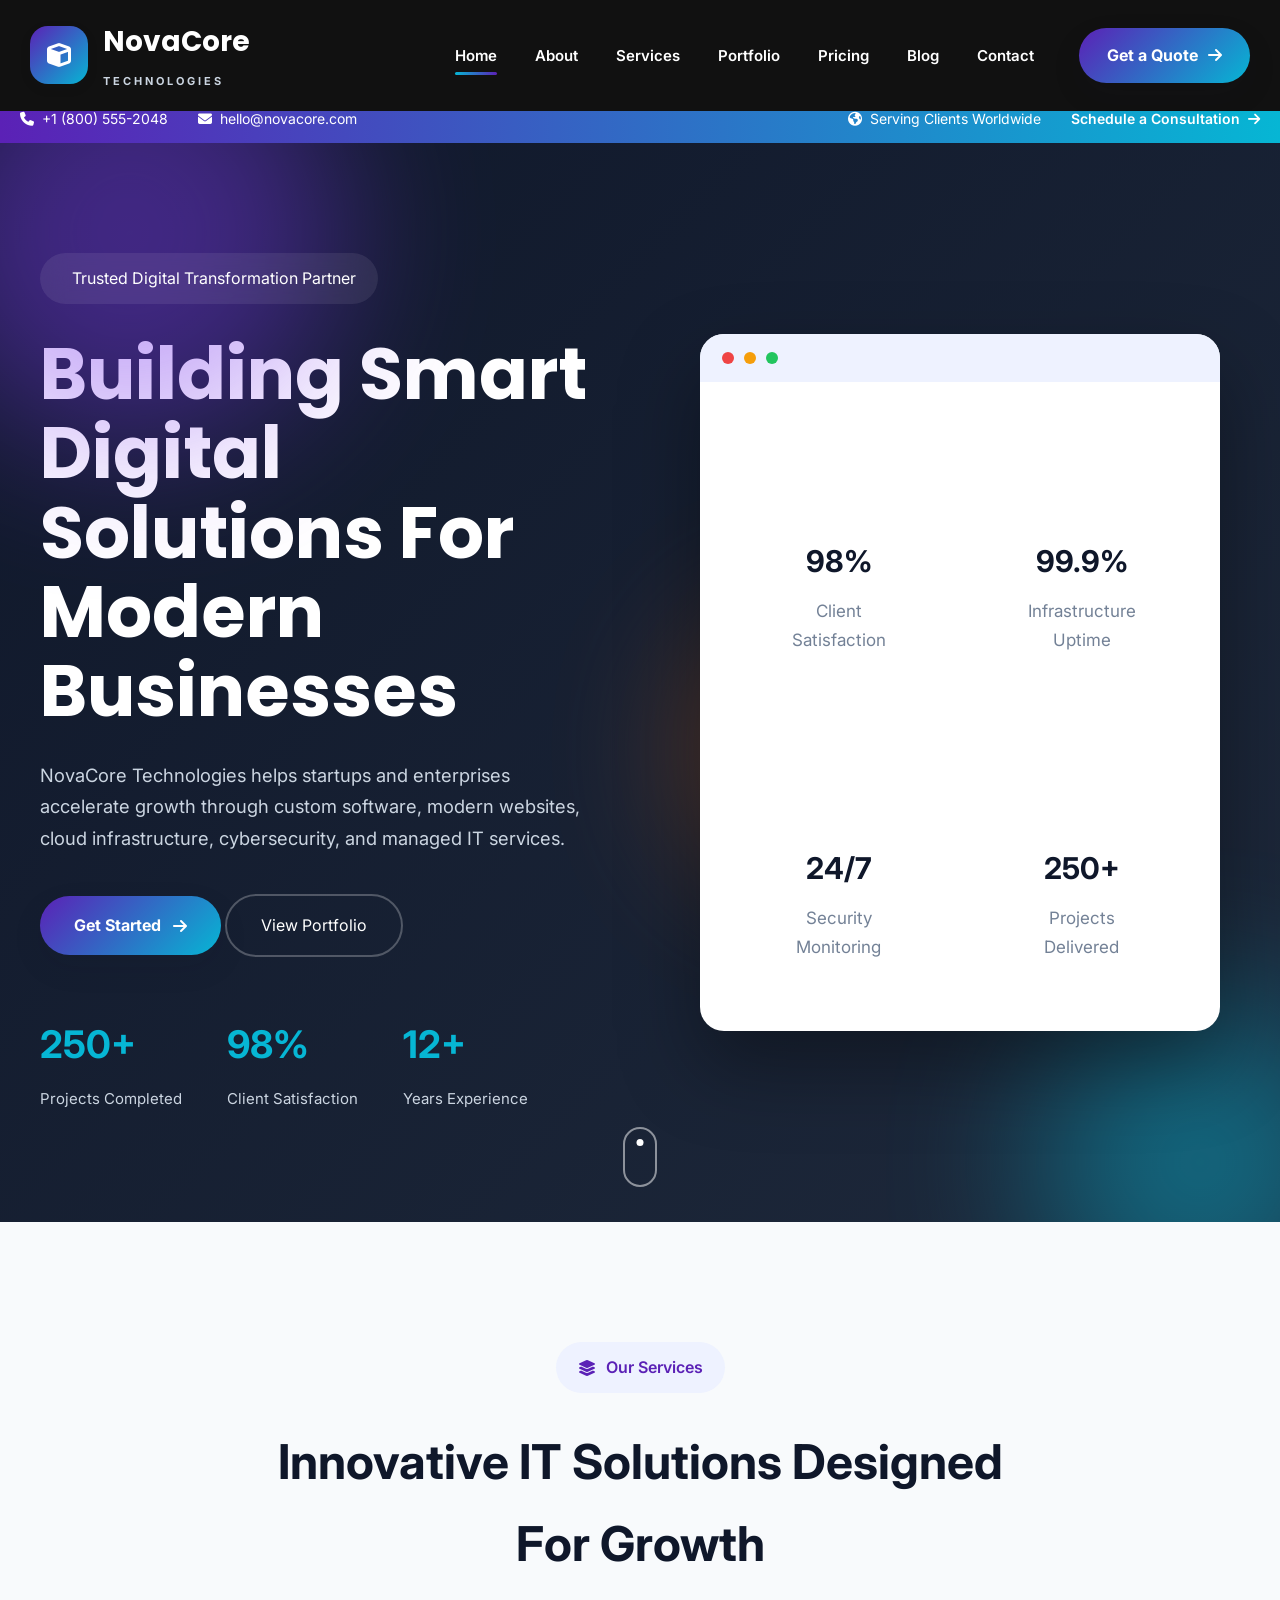
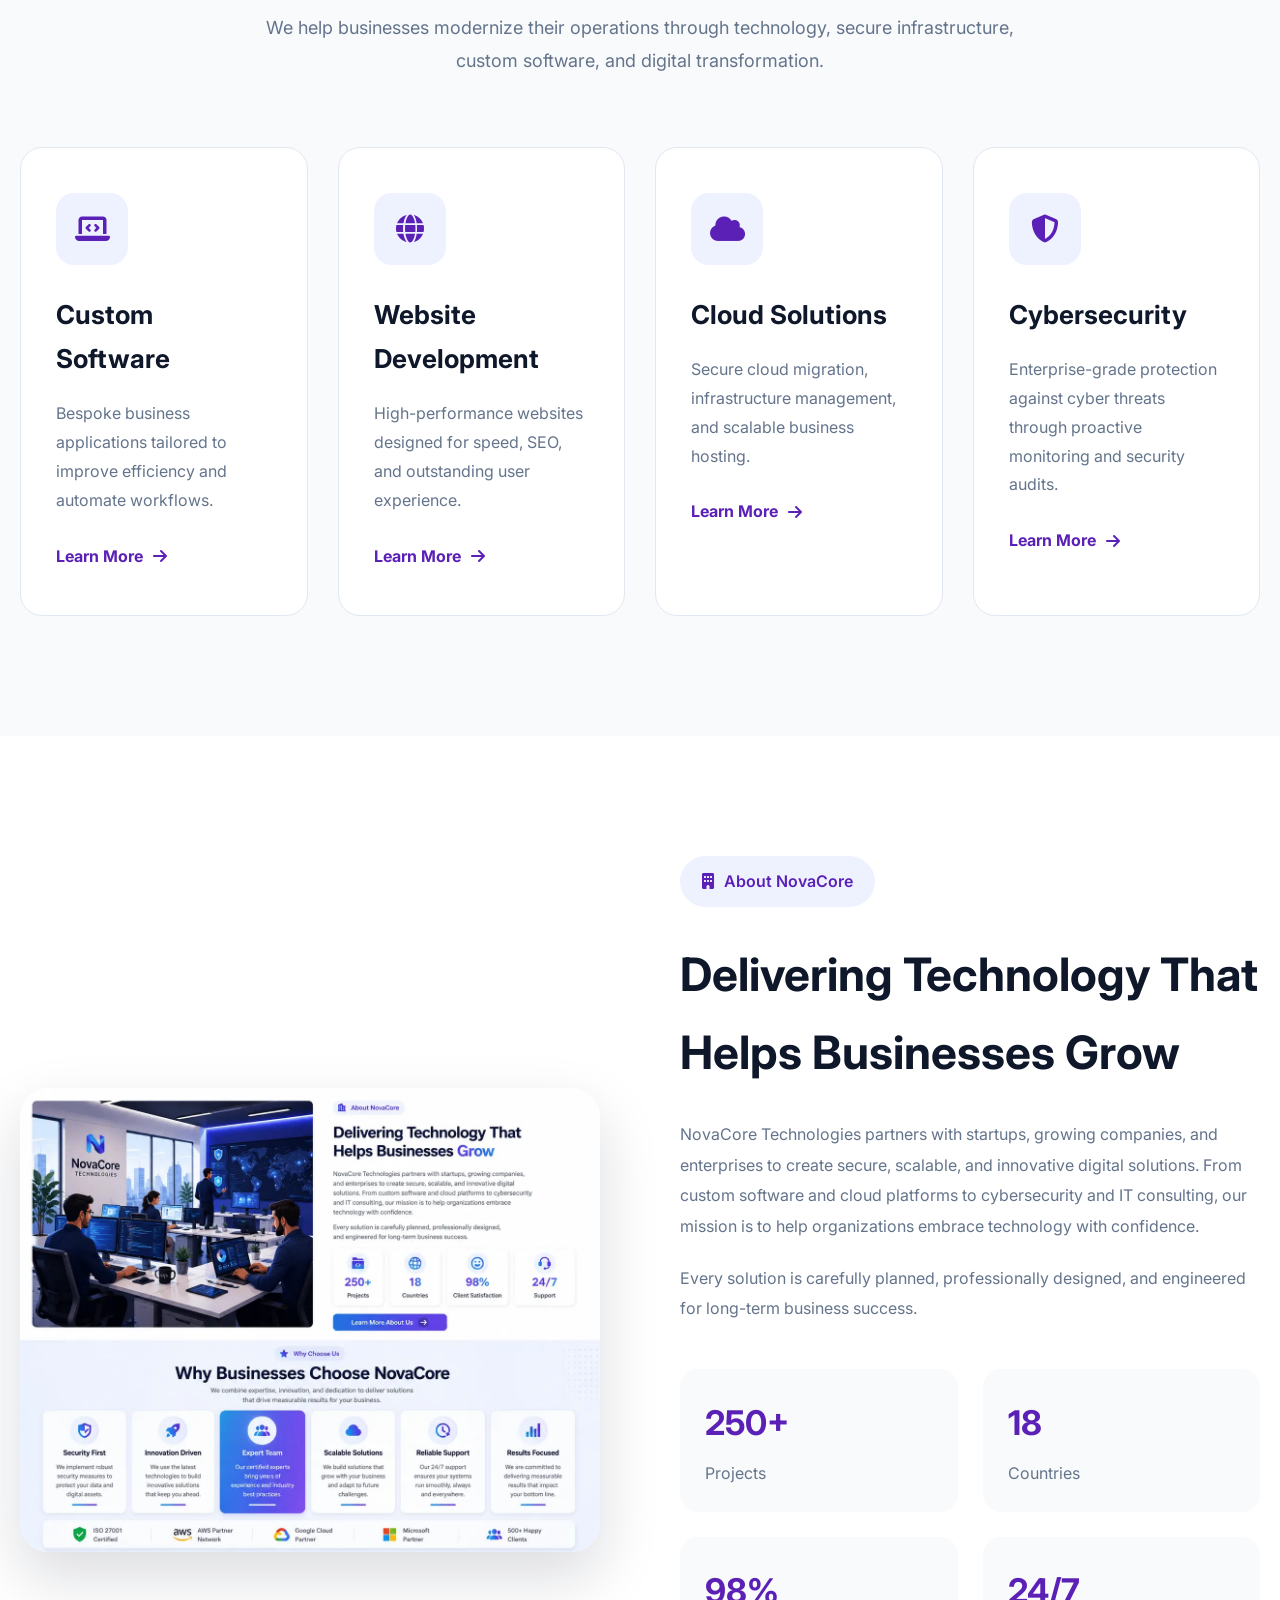
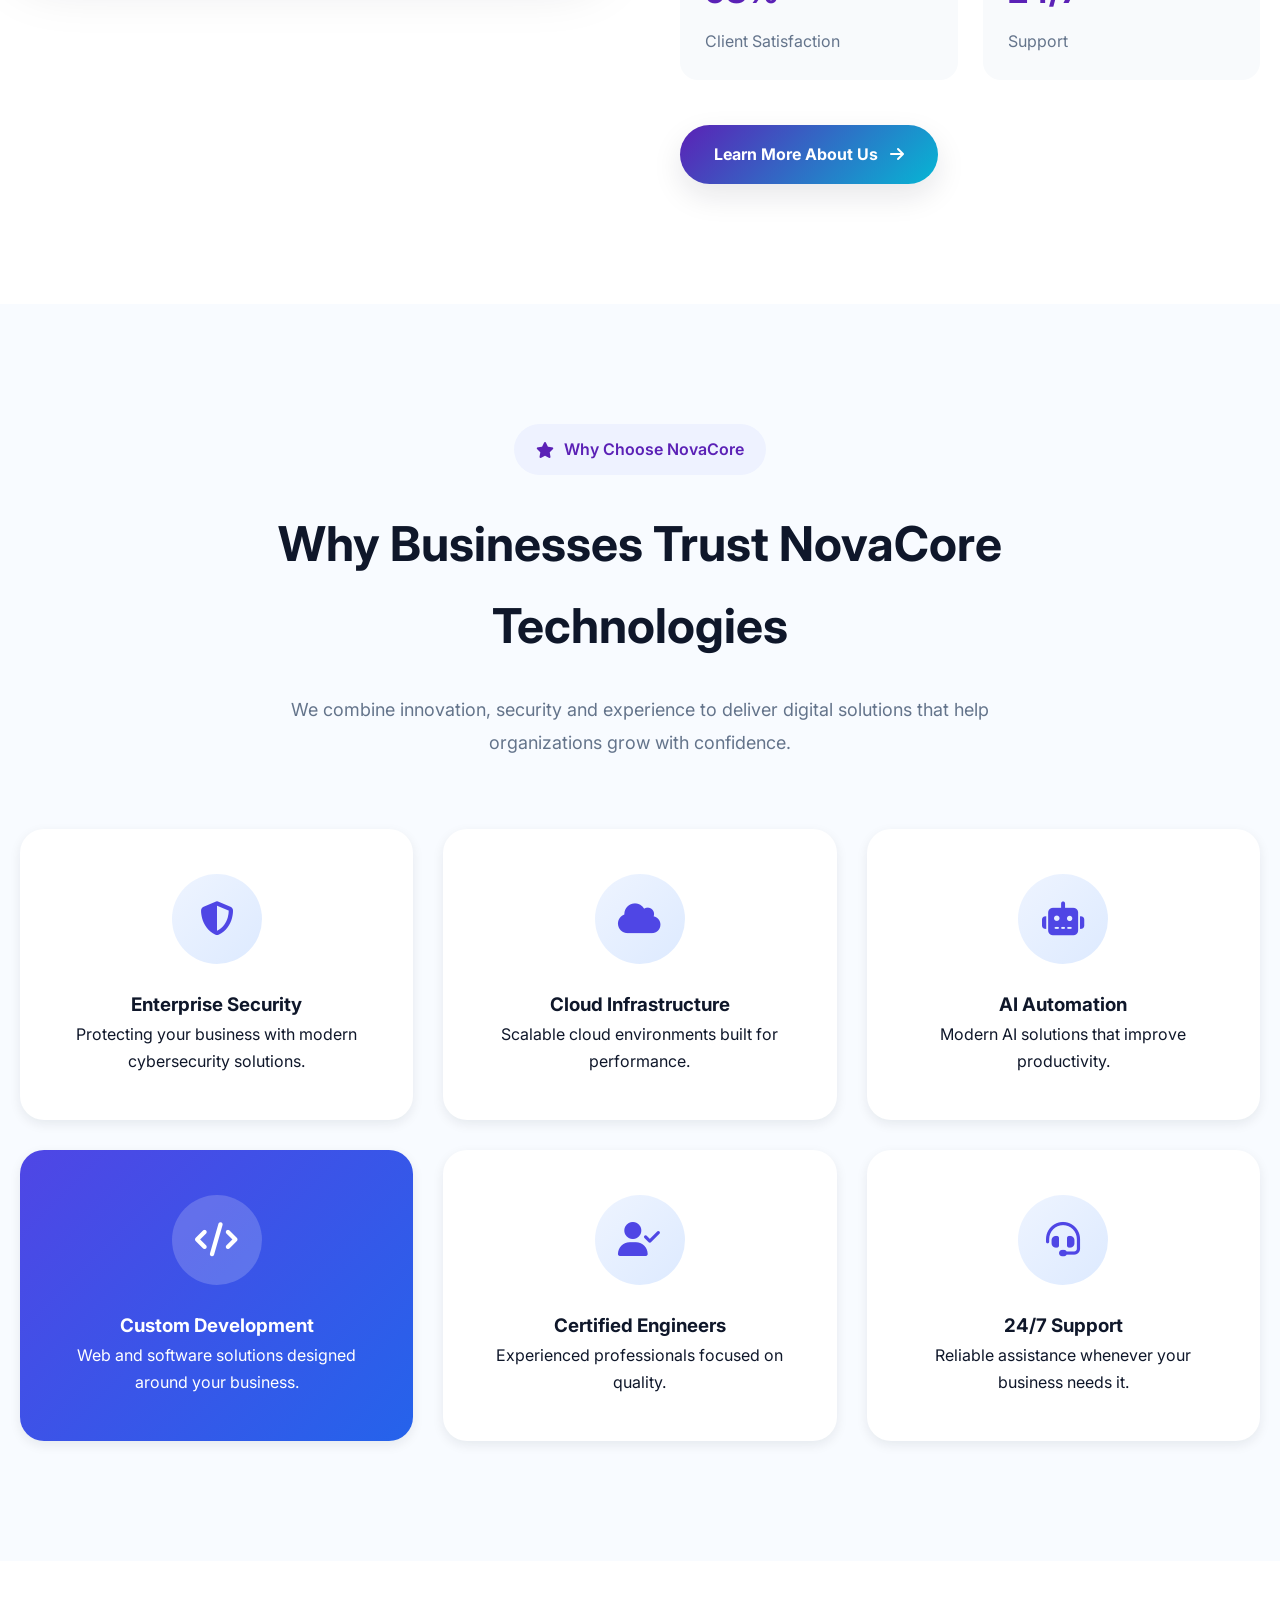
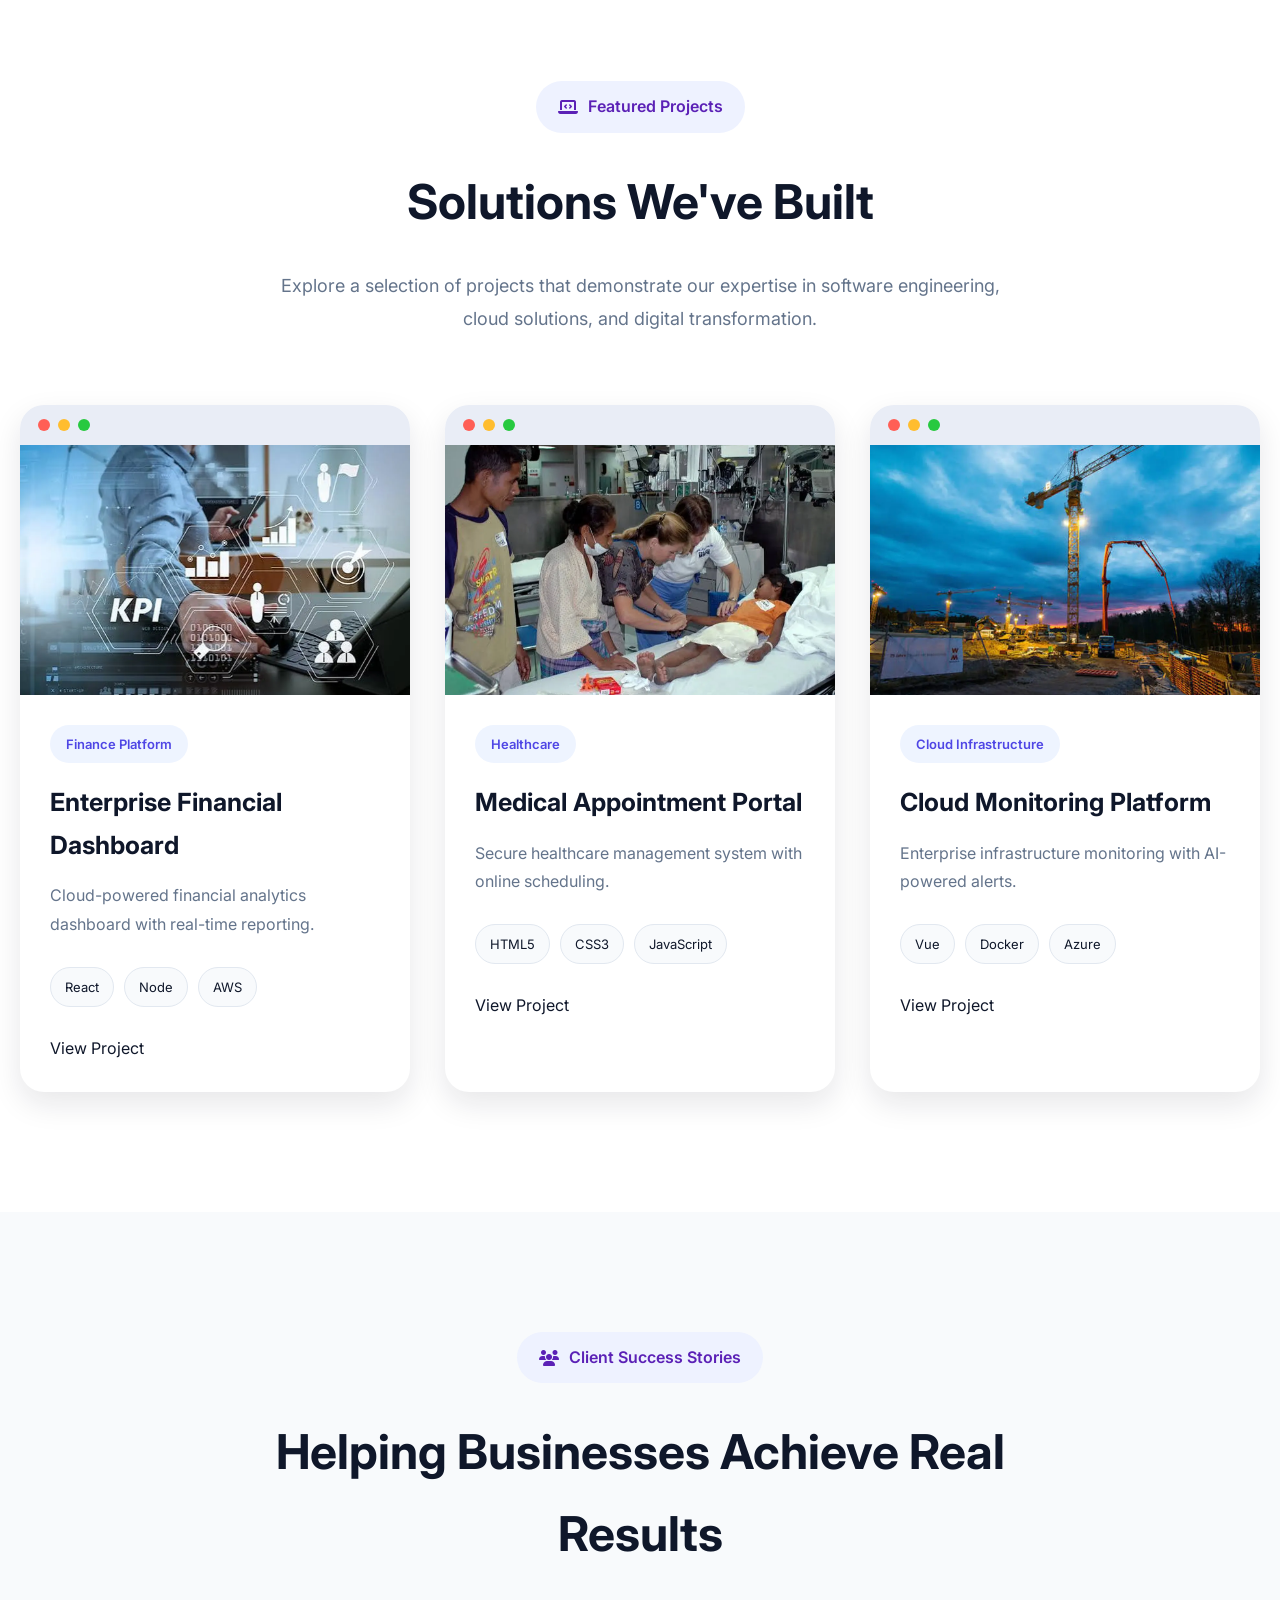
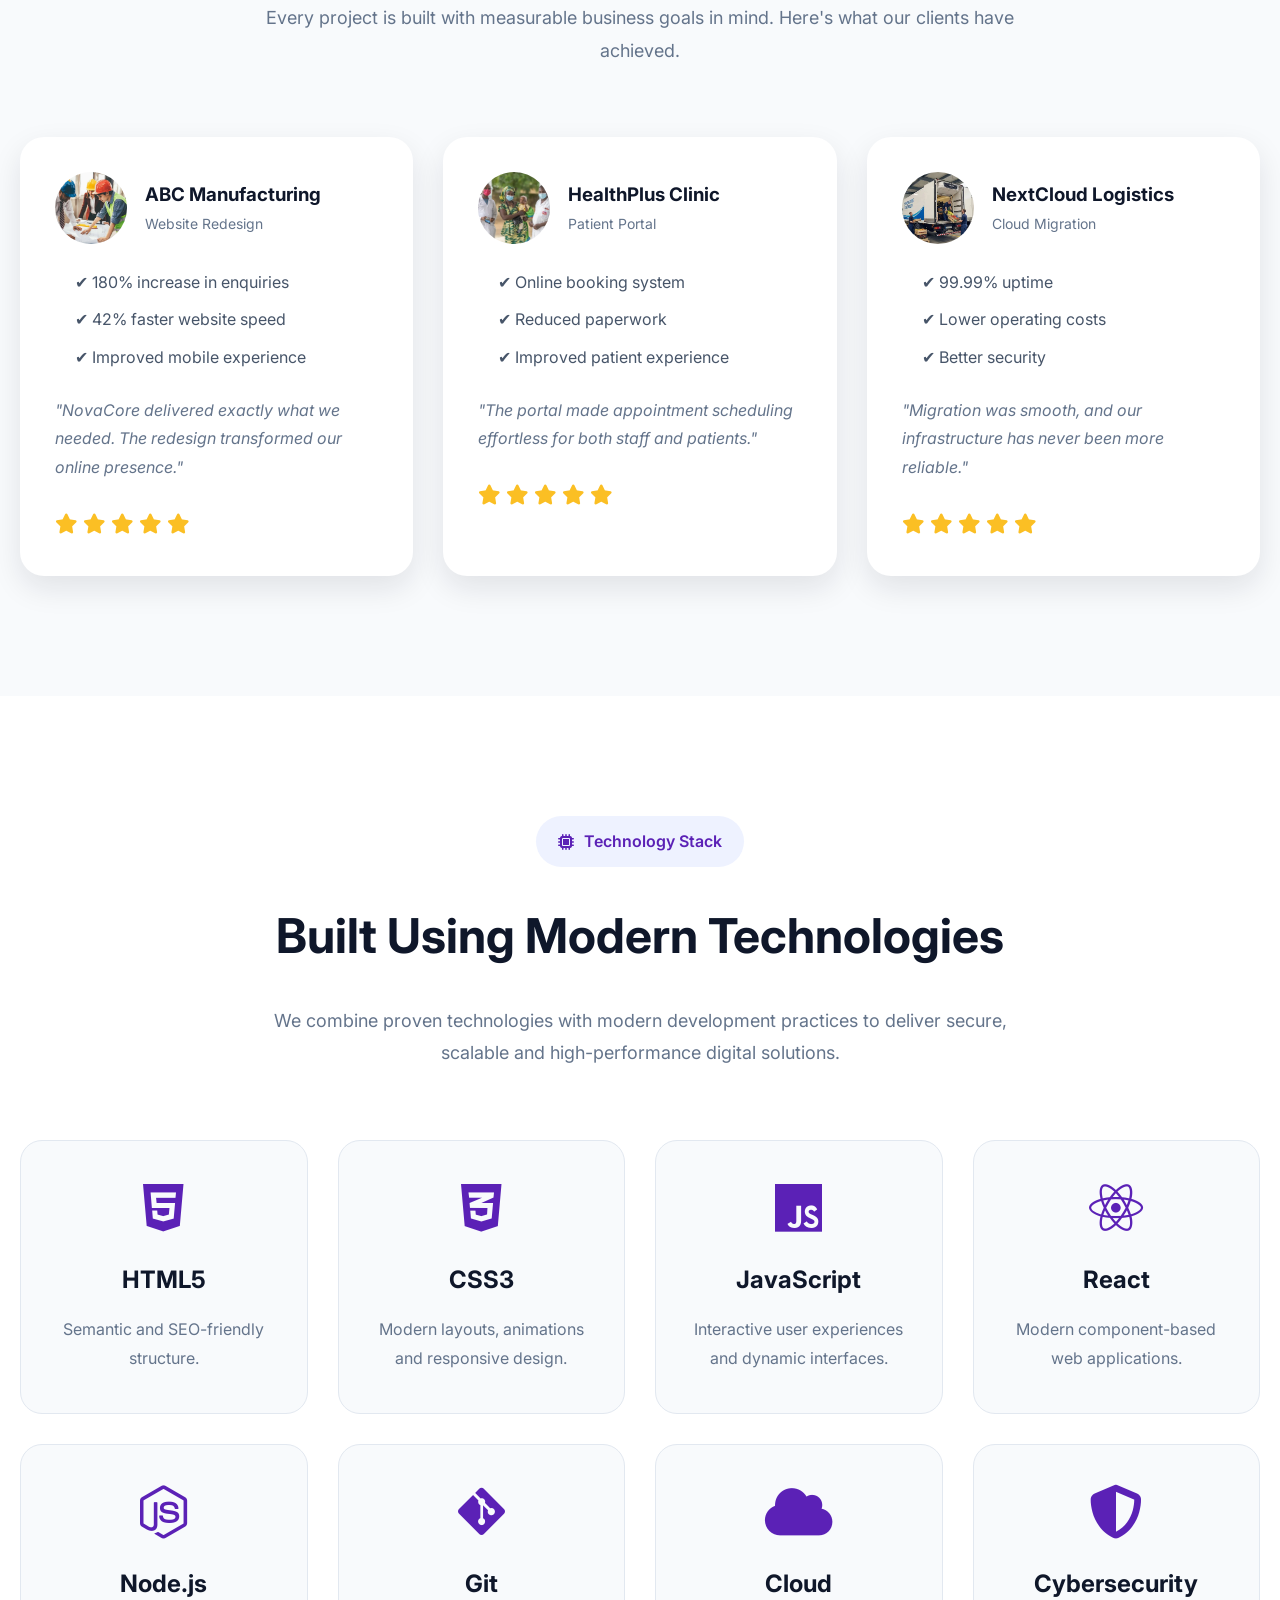
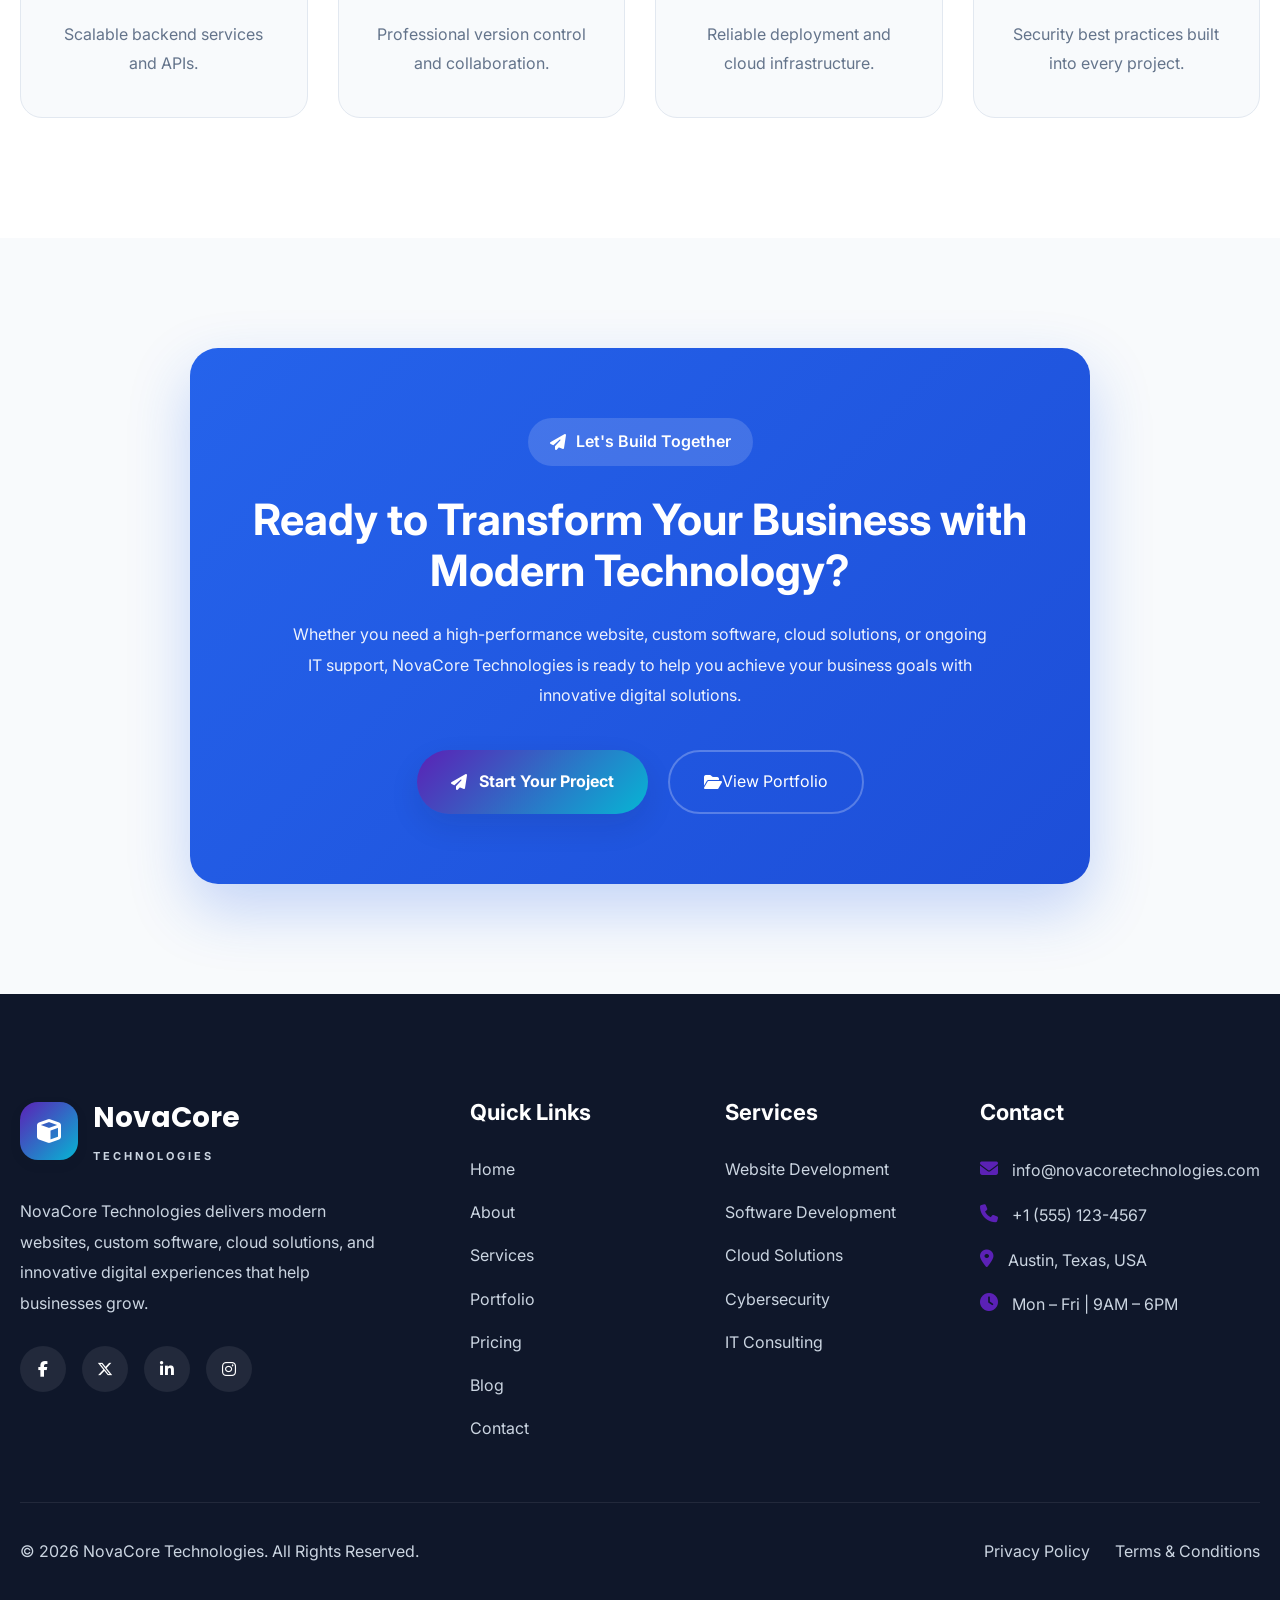
==== commit f9978e57: "Add files via upload uploaded website" ====
--- a/index.html
+++ b/index.html
@@ -3,1778 +3,1347 @@
 
 <head>
 
-    <!--==================================================
-    BASIC META
-    ===================================================-->
-
-    <meta charset="UTF-8">
-
-    <meta name="viewport"
-        content="width=device-width, initial-scale=1.0">
-
-    <title>Fruitful Dees | Sustainable Agriculture Nigeria</title>
-
-    <meta name="description"
-        content="Sustainable farming, aquaculture, consultancy, training and quality farm products across Nigeria.">
-
-    <meta name="keywords"
-        content="Agriculture, Fish Farming, Consultancy, Farm Inputs, Training, Cassava, Moringa, Honey">
-
-    <meta name="author"
-        content="Fruitful Dees Ventures Resource">
-
-    <meta name="robots"
-        content="index, follow">
-
-    <meta name="theme-color"
-        content="#2E7D32">
-
-    <!--==================================================
-    CANONICAL
-    ===================================================-->
-
-    <link rel="canonical"
-        href="https://www.fruitfuldees.com/">
-
-    <!--==================================================
-    FAVICON
-    ===================================================-->
-
-    <link rel="icon"
-        type="image/png"
-        href="images/favicon/favicon.png">
-
-    <link rel="apple-touch-icon"
-        href="images/favicon/apple-touch-icon.png">
-
-    <!--==================================================
-    OPEN GRAPH
-    ===================================================-->
-
-    <meta property="og:type"
-        content="website">
-
-    <meta property="og:title"
-        content="Fruitful Dees | Sustainable Agriculture Nigeria">
-
-    <meta property="og:description"
-        content="Quality farming, aquaculture, consultancy, training and trusted agricultural products in Nigeria.">
-
-    <meta property="og:image"
-        content="images/hero/og-image.jpg">
-
-    <meta property="og:url"
-        content="https://www.fruitfuldees.com/">
-
-    <meta property="og:site_name"
-        content="Fruitful Dees Ventures Resource">
-
-    <!--==================================================
-    TWITTER
-    ===================================================-->
-
-    <meta name="twitter:card"
-        content="summary_large_image">
-
-    <meta name="twitter:title"
-        content="Fruitful Dees | Sustainable Agriculture Nigeria">
-
-    <meta name="twitter:description"
-        content="Quality farming, aquaculture, consultancy, training and trusted agricultural products in Nigeria.">
-
-    <meta name="twitter:image"
-        content="images/hero/og-image.jpg">
-
-    <!--==================================================
-    GOOGLE FONTS
-    ===================================================-->
-
-    <link rel="preconnect"
-        href="https://fonts.googleapis.com">
-
-    <link rel="preconnect"
-        href="https://fonts.gstatic.com"
-        crossorigin>
-
-    <link href="https://fonts.googleapis.com/css2?family=Inter:wght@300;400;500;600;700;800&family=Poppins:wght@400;500;600;700;800&display=swap"
-        rel="stylesheet">
-
-    <!--==================================================
-    MATERIAL SYMBOLS
-    ===================================================-->
-
-    <link rel="stylesheet"
-        href="https://fonts.googleapis.com/css2?family=Material+Symbols+Rounded:opsz,wght,FILL,GRAD@24,400,0,0">
-
-    <!--==================================================
-    FONT AWESOME
-    ===================================================-->
-
-    <link rel="stylesheet"
-        href="https://cdnjs.cloudflare.com/ajax/libs/font-awesome/6.7.2/css/all.min.css">
-
-    <!--==================================================
-    GLOBAL CSS
-    ===================================================-->
-
-    <link rel="stylesheet"
-        href="css/reset.css">
-
-    <link rel="stylesheet"
-        href="css/variables.css">
-
-    <link rel="stylesheet"
-        href="css/global.css">
-
-    <link rel="stylesheet" href="css/navigation.css">
-    <link rel="stylesheet" href="css/navigation-reponsive.css">
-
-    <link rel="stylesheet"
-        href="css/utilities.css">
-
-    <link rel="stylesheet"
-        href="css/components.css">
-
-    <link rel="stylesheet"
-        href="css/animations.css">
-
-    <!--==================================================
-    PAGE CSS
-    ===================================================-->
-
-    <link rel="stylesheet"
-        href="pages/index/index.css">
-
-    <link rel="stylesheet"
-        href="pages/index/responsive.css">
+<meta charset="UTF-8">
+
+<meta name="viewport"
+content="width=device-width, initial-scale=1.0">
+
+<title>
+NovaCore Technologies | Digital Transformation & IT Solutions
+</title>
+
+<link rel="icon" type="image/png" href="/favicon.png">
+
+<meta name="robots" content="index, follow">
+<meta name="theme-color" content="#5B21B6">
+<meta name="color-scheme" content="light">
+
+<meta name="description"
+content="NovaCore Technologies helps businesses grow with web development, cloud solutions, cybersecurity, managed IT services, and digital transformation.">
+
+<meta name="keywords"
+content="IT company, web development, cybersecurity, cloud solutions, managed IT services, digital transformation">
+
+<meta name="author"
+content="NovaCore Technologies">
+
+<link rel="canonical"
+href="https://novacore-demo.vercel.app/">
+
+<!-- Open Graph -->
+
+<meta property="og:type"
+content="website">
+
+<meta property="og:title"
+content="NovaCore Technologies | Digital Transformation & IT Solutions">
+
+<meta property="og:description"
+content="Helping businesses modernize with innovative IT solutions and digital transformation services.">
+
+<meta property="og:url"
+content="https://novacore-demo.vercel.app/">
+
+<meta property="og:image"
+content="https://novacore-demo.vercel.app/preview/home-preview.webp">
+
+<meta property="og:site_name"
+content="NovaCore Technologies">
+
+<meta property="og:locale"
+content="en_US">
+
+<!-- Twitter -->
+
+<meta name="twitter:card"
+content="summary_large_image">
+
+<meta name="twitter:title"
+content="NovaCore Technologies | Digital Transformation & IT Solutions">
+
+<meta name="twitter:description"
+content="Helping businesses modernize with innovative IT solutions and digital transformation services.">
+
+<meta name="twitter:image"
+content="https://novacore-demo.vercel.app/preview/home-preview.webp">
+
+<meta name="twitter:url"
+content="https://novacore-demo.vercel.app/">
+
+<link rel="preconnect"
+href="https://fonts.googleapis.com">
+
+<link rel="preconnect"
+href="https://fonts.gstatic.com"
+crossorigin>
+
+<link href="https://fonts.googleapis.com/css2?family=Inter:wght@400;500;600;700&family=Poppins:wght@500;600;700;800&display=swap"
+rel="stylesheet">
+
+<link rel="stylesheet"
+href="https://cdnjs.cloudflare.com/ajax/libs/font-awesome/6.7.2/css/all.min.css">
+
+<link rel="stylesheet" href="css/style.css">
+<link rel="stylesheet" href="css/variables.css">
+<link rel="stylesheet" href="css/reset.css">
+<link rel="stylesheet" href="css/layout.css">
+<link rel="stylesheet" href="css/components.css">
+<link rel="stylesheet" href="css/animations.css">
+<link rel="stylesheet" href="css/responsive.css">
 
 </head>
 
 <body>
 
-    <!--==================================================
-HEADER START
+    <!--====================================
+ANNOUNCEMENT BAR
+=====================================-->
+
+<div class="top-bar">
+
+    <div class="container top-bar-content">
+
+        <div class="top-left">
+
+            <span>
+                <i class="fa-solid fa-phone"></i>
+                +1 (800) 555-2048
+            </span>
+
+            <span>
+                <i class="fa-solid fa-envelope"></i>
+                hello@novacore.com
+            </span>
+
+        </div>
+
+        <div class="top-right">
+
+            <span>
+                <i class="fa-solid fa-earth-americas"></i>
+                Serving Clients Worldwide
+            </span>
+
+            <a href="contact/contact.html">
+
+                Schedule a Consultation
+
+                <i class="fa-solid fa-arrow-right"></i>
+
+            </a>
+
+        </div>
+
+    </div>
+
+</div>
+
+<!--====================================
+HEADER
+=====================================-->
+
+<header class="header">
+
+    <div class="container navbar">
+
+        <!-- LOGO -->
+
+        <a href="index.html" class="logo">
+
+            <div class="logo-icon">
+
+                <i class="fa-solid fa-cube"></i>
+
+            </div>
+
+            <div class="logo-text">
+
+                <h2>NovaCore</h2>
+
+                <span>TECHNOLOGIES</span>
+
+            </div>
+
+        </a>
+
+        <!-- NAVIGATION -->
+
+        <nav class="navigation">
+
+            <ul class="nav-links">
+
+                <li><a href="index.html" class="active">Home</a></li>
+
+                <li><a href="about/about.html">About</a></li>
+
+                <li><a href="services/services.html">Services</a></li>
+
+                <li><a href="portfolio/portfolio.html">Portfolio</a></li>
+
+                <li><a href="pricing/pricing.html">Pricing</a></li>
+
+                <li><a href="blog/blog.html">Blog</a></li>
+
+                <li><a href="contact/contact.html">Contact</a></li>
+
+            </ul>
+
+        </nav>
+
+        <!-- RIGHT SIDE -->
+
+        <div class="nav-actions">
+
+            <a href="contact/contact.html" class="quote-btn">
+
+                Get a Quote
+
+                <i class="fa-solid fa-arrow-right"></i>
+
+            </a>
+
+            <button class="menu-toggle">
+
+                <i class="fa-solid fa-bars"></i>
+
+            </button>
+
+        </div>
+
+    </div>
+
+</header>
+
+<div class="nav-overlay"></div>
+
+<main>
+
+<section class="hero">
+
+    <div class="hero-background">
+
+        <div class="shape shape-1"></div>
+
+        <div class="shape shape-2"></div>
+
+        <div class="shape shape-3"></div>
+
+    </div>
+
+    <div class="container hero-container">
+
+        <!-- LEFT SIDE -->
+
+        <div class="hero-content">
+
+            <span class="hero-badge">
+
+                <i class="fa-solid fa-sparkles"></i>
+
+                Trusted Digital Transformation Partner
+
+            </span>
+
+            <h1>
+
+                Building Smart Digital Solutions For Modern Businesses
+
+            </h1>
+
+            <p>
+
+                NovaCore Technologies helps startups and enterprises accelerate growth through custom software, modern websites, cloud infrastructure, cybersecurity, and managed IT services.
+
+            </p>
+
+            <div class="hero-buttons">
+
+                <a href="contact/contact.html" class="btn-primary">
+
+                    Get Started
+
+                    <i class="fa-solid fa-arrow-right"></i>
+
+                </a>
+
+                <a href="portfolio/portfolio.html" class="btn-secondary">
+
+                    View Portfolio
+
+                </a>
+
+            </div>
+
+            <div class="hero-stats">
+
+    <div class="hero-stat">
+
+        <h3>250+</h3>
+
+        <span>Projects Completed</span>
+
+    </div>
+
+    <div class="hero-stat">
+
+        <h3>98%</h3>
+
+        <span>Client Satisfaction</span>
+
+    </div>
+
+    <div class="hero-stat">
+
+        <h3>12+</h3>
+
+        <span>Years Experience</span>
+
+    </div>
+
+</div>
+
+        </div>
+
+        <!-- RIGHT SIDE -->
+
+        <div class="hero-image">
+
+    <div class="dashboard">
+
+        <div class="dashboard-header">
+
+            <span class="dot red"></span>
+            <span class="dot yellow"></span>
+            <span class="dot green"></span>
+
+        </div>
+
+        <div class="dashboard-content">
+
+            <div class="stat-card">
+
+                <i class="fa-solid fa-chart-line"></i>
+
+                <h3>98%</h3>
+
+                <p>Client Satisfaction</p>
+
+            </div>
+
+            <div class="stat-card">
+
+                <i class="fa-solid fa-server"></i>
+
+                <h3>99.9%</h3>
+
+                <p>Infrastructure Uptime</p>
+
+            </div>
+
+            <div class="stat-card">
+
+                <i class="fa-solid fa-shield-halved"></i>
+
+                <h3>24/7</h3>
+
+                <p>Security Monitoring</p>
+
+            </div>
+
+            <div class="stat-card">
+
+                <i class="fa-solid fa-laptop-code"></i>
+
+                <h3>250+</h3>
+
+                <p>Projects Delivered</p>
+
+            </div>
+
+        </div>
+
+    </div>
+
+</div>
+
+    </div>
+
+    <div class="scroll-indicator">
+
+    <span></span>
+
+</div>
+
+</section>
+
+
+<section class="services">
+
+    <div class="container">
+
+        <div class="section-heading">
+
+            <span class="section-tag">
+
+                <i class="fa-solid fa-layer-group"></i>
+
+                Our Services
+
+            </span>
+
+            <h2>
+
+                Innovative IT Solutions Designed For Growth
+
+            </h2>
+
+            <p>
+
+                We help businesses modernize their operations through technology, secure infrastructure, custom software, and digital transformation.
+
+            </p>
+
+        </div>
+
+        <div class="services-grid">
+
+            <article class="service-card">
+
+                <div class="service-icon">
+
+                    <i class="fa-solid fa-laptop-code"></i>
+
+                </div>
+
+                <h3>Custom Software</h3>
+
+                <p>
+
+                    Bespoke business applications tailored to improve efficiency and automate workflows.
+
+                </p>
+
+                <a href="services/software-development.html">
+
+                    Learn More
+
+                    <i class="fa-solid fa-arrow-right"></i>
+
+                </a>
+
+            </article>
+
+            <article class="service-card">
+
+                <div class="service-icon">
+
+                    <i class="fa-solid fa-globe"></i>
+
+                </div>
+
+                <h3>Website Development</h3>
+
+                <p>
+
+                    High-performance websites designed for speed, SEO, and outstanding user experience.
+
+                </p>
+
+                <a href="services/web-development.html">
+
+                    Learn More
+
+                    <i class="fa-solid fa-arrow-right"></i>
+
+                </a>
+
+            </article>
+
+            <article class="service-card">
+
+                <div class="service-icon">
+
+                    <i class="fa-solid fa-cloud"></i>
+
+                </div>
+
+                <h3>Cloud Solutions</h3>
+
+                <p>
+
+                    Secure cloud migration, infrastructure management, and scalable business hosting.
+
+                </p>
+
+                <a href="services/cloud-services.html">
+
+                    Learn More
+
+                    <i class="fa-solid fa-arrow-right"></i>
+
+                </a>
+
+            </article>
+
+            <article class="service-card">
+
+                <div class="service-icon">
+
+                    <i class="fa-solid fa-shield-halved"></i>
+
+                </div>
+
+                <h3>Cybersecurity</h3>
+
+                <p>
+
+                    Enterprise-grade protection against cyber threats through proactive monitoring and security audits.
+
+                </p>
+
+                <a href="services/cybersecurity.html">
+
+                    Learn More
+
+                    <i class="fa-solid fa-arrow-right"></i>
+
+                </a>
+
+            </article>
+
+        </div>
+
+    </div>
+
+</section>
+
+<section class="about-preview">
+
+    <div class="container about-grid">
+
+        <!-- IMAGE -->
+
+        <div class="about-image">
+
+            <img src="images/about/company-team.webp"
+                 alt="NovaCore Technologies Team">
+
+        </div>
+
+        <!-- CONTENT -->
+
+        <div class="about-content">
+
+            <span class="section-tag">
+
+                <i class="fa-solid fa-building"></i>
+
+                About NovaCore
+
+            </span>
+
+            <h2>
+
+                Delivering Technology That Helps Businesses Grow
+
+            </h2>
+
+            <p>
+
+                NovaCore Technologies partners with startups, growing companies,
+                and enterprises to create secure, scalable, and innovative
+                digital solutions. From custom software and cloud platforms
+                to cybersecurity and IT consulting, our mission is to help
+                organizations embrace technology with confidence.
+
+            </p>
+
+            <p>
+
+                Every solution is carefully planned, professionally designed,
+                and engineered for long-term business success.
+
+            </p>
+
+            <div class="about-mini-stats">
+
+                <div>
+
+                    <h3>250+</h3>
+
+                    <span>Projects</span>
+
+                </div>
+
+                <div>
+
+                    <h3>18</h3>
+
+                    <span>Countries</span>
+
+                </div>
+
+                <div>
+
+                    <h3>98%</h3>
+
+                    <span>Client Satisfaction</span>
+
+                </div>
+
+                <div>
+
+                    <h3>24/7</h3>
+
+                    <span>Support</span>
+
+                </div>
+
+            </div>
+
+            <a href="about/index.html" class="btn-primary">
+
+                Learn More About Us
+
+                <i class="fa-solid fa-arrow-right"></i>
+
+            </a>
+
+        </div>
+
+    </div>
+
+    
+
+</section>
+
+
+<section class="why-us">
+
+<div class="container">
+
+<div class="section-heading">
+
+<span class="section-tag">
+
+<i class="fa-solid fa-star"></i>
+
+Why Choose NovaCore
+
+</span>
+
+<h2>
+
+Why Businesses Trust NovaCore Technologies
+
+</h2>
+
+<p>
+
+We combine innovation, security and experience to deliver digital
+solutions that help organizations grow with confidence.
+
+</p>
+
+</div>
+
+
+<div class="why-grid">
+
+
+<article class="why-card">
+
+<div class="why-icon">
+
+<i class="fa-solid fa-shield-halved"></i>
+
+</div>
+
+<h3>Enterprise Security</h3>
+
+<p>
+
+Protecting your business with modern cybersecurity solutions.
+
+</p>
+
+</article>
+
+
+<article class="why-card">
+
+<div class="why-icon">
+
+<i class="fa-solid fa-cloud"></i>
+
+</div>
+
+<h3>Cloud Infrastructure</h3>
+
+<p>
+
+Scalable cloud environments built for performance.
+
+</p>
+
+</article>
+
+
+<article class="why-card">
+
+<div class="why-icon">
+
+<i class="fa-solid fa-robot"></i>
+
+</div>
+
+<h3>AI Automation</h3>
+
+<p>
+
+Modern AI solutions that improve productivity.
+
+</p>
+
+</article>
+
+
+<article class="why-card featured">
+
+<div class="why-icon">
+
+<i class="fa-solid fa-code"></i>
+
+</div>
+
+<h3>Custom Development</h3>
+
+<p>
+
+Web and software solutions designed around your business.
+
+</p>
+
+</article>
+
+
+<article class="why-card">
+
+<div class="why-icon">
+
+<i class="fa-solid fa-user-check"></i>
+
+</div>
+
+<h3>Certified Engineers</h3>
+
+<p>
+
+Experienced professionals focused on quality.
+
+</p>
+
+</article>
+
+
+<article class="why-card">
+
+<div class="why-icon">
+
+<i class="fa-solid fa-headset"></i>
+
+</div>
+
+<h3>24/7 Support</h3>
+
+<p>
+
+Reliable assistance whenever your business needs it.
+
+</p>
+
+</article>
+
+</div>
+
+</div>
+
+</section>
+
+
+<section class="featured-projects">
+
+    <div class="container">
+
+        <div class="section-heading">
+
+            <span class="section-tag">
+
+                <i class="fa-solid fa-laptop-code"></i>
+
+                Featured Projects
+
+            </span>
+
+            <h2>
+
+                Solutions We've Built
+
+            </h2>
+
+            <p>
+
+                Explore a selection of projects that demonstrate our expertise
+                in software engineering, cloud solutions, and digital transformation.
+
+            </p>
+
+        </div>
+
+
+        <div class="projects-grid">
+
+
+            <!-- PROJECT 1 -->
+
+            <article class="project-card">
+
+                <div class="browser-top">
+
+                    <span></span>
+
+                    <span></span>
+
+                    <span></span>
+
+                </div>
+
+                <img
+                    src="images/projects/project-finance.webp"
+                    alt="Finance Dashboard"
+                    loading="lazy"
+                    decoding="async">
+
+                <div class="project-content">
+
+                    <span class="project-category">
+
+                        Finance Platform
+
+                    </span>
+
+                    <h3>
+
+                        Enterprise Financial Dashboard
+
+                    </h3>
+
+                    <p>
+
+                        Cloud-powered financial analytics dashboard with real-time reporting.
+
+                    </p>
+
+                    <div class="tech-tags">
+
+                        <span>React</span>
+
+                        <span>Node</span>
+
+                        <span>AWS</span>
+
+                    </div>
+
+                    <a href="portfolio/index.html" class="card-btn">
+
+                        View Project
+
+                    </a>
+
+                </div>
+
+            </article>
+
+
+
+            <!-- PROJECT 2 -->
+
+            <article class="project-card">
+
+                <div class="browser-top">
+
+                    <span></span>
+
+                    <span></span>
+
+                    <span></span>
+
+                </div>
+
+                <img
+                    src="images/projects/project-health.webp"
+                    alt="Healthcare Portal"
+                    loading="lazy"
+                    decoding="async">
+
+                <div class="project-content">
+
+                    <span class="project-category">
+
+                        Healthcare
+
+                    </span>
+
+                    <h3>
+
+                        Medical Appointment Portal
+
+                    </h3>
+
+                    <p>
+
+                        Secure healthcare management system with online scheduling.
+
+                    </p>
+
+                    <div class="tech-tags">
+
+                        <span>HTML5</span>
+
+                        <span>CSS3</span>
+
+                        <span>JavaScript</span>
+
+                    </div>
+
+                    <a href="portfolio/index.html" class="card-btn">
+
+                        View Project
+
+                    </a>
+
+                </div>
+
+            </article>
+
+
+
+            <!-- PROJECT 3 -->
+
+            <article class="project-card">
+
+                <div class="browser-top">
+
+                    <span></span>
+
+                    <span></span>
+
+                    <span></span>
+
+                </div>
+
+                <img
+                    src="images/projects/project-cloud.webp"
+                    alt="Cloud Platform"
+                    loading="lazy"
+                    decoding="async">
+
+                <div class="project-content">
+
+                    <span class="project-category">
+
+                        Cloud Infrastructure
+
+                    </span>
+
+                    <h3>
+
+                        Cloud Monitoring Platform
+
+                    </h3>
+
+                    <p>
+
+                        Enterprise infrastructure monitoring with AI-powered alerts.
+
+                    </p>
+
+                    <div class="tech-tags">
+
+                        <span>Vue</span>
+
+                        <span>Docker</span>
+
+                        <span>Azure</span>
+
+                    </div>
+
+                    <a href="portfolio/index.html" class="card-btn">
+
+                        View Project
+
+                    </a>
+
+                </div>
+
+            </article>
+
+        </div>
+
+    </div>
+
+</section>
+
+
+<section class="success-stories">
+
+    <div class="container">
+
+        <div class="section-heading">
+
+            <span class="section-tag">
+
+                <i class="fa-solid fa-users"></i>
+
+                Client Success Stories
+
+            </span>
+
+            <h2>
+
+                Helping Businesses Achieve Real Results
+
+            </h2>
+
+            <p>
+
+                Every project is built with measurable business goals in mind.
+                Here's what our clients have achieved.
+
+            </p>
+
+        </div>
+
+
+        <div class="stories-grid">
+
+            <!-- CARD 1 -->
+
+            <article class="story-card">
+
+                <div class="story-header">
+
+                    <img
+                        src="images/clients/client-1.webp"
+                        alt="Client portrait"
+                        loading="lazy"
+                        decoding="async">
+
+                    <div>
+
+                        <h3>ABC Manufacturing</h3>
+
+                        <span>Website Redesign</span>
+
+                    </div>
+
+                </div>
+
+                <ul>
+
+                    <li>✔ 180% increase in enquiries</li>
+
+                    <li>✔ 42% faster website speed</li>
+
+                    <li>✔ Improved mobile experience</li>
+
+                </ul>
+
+                <p>
+
+                    "NovaCore delivered exactly what we needed.
+                    The redesign transformed our online presence."
+
+                </p>
+
+                <div class="stars">
+
+                    <i class="fa-solid fa-star"></i>
+
+                    <i class="fa-solid fa-star"></i>
+
+                    <i class="fa-solid fa-star"></i>
+
+                    <i class="fa-solid fa-star"></i>
+
+                    <i class="fa-solid fa-star"></i>
+
+                </div>
+
+            </article>
+
+
+            <!-- CARD 2 -->
+
+            <article class="story-card">
+
+                <div class="story-header">
+
+                    <img
+                        src="images/clients/client-2.webp"
+                        alt="Client portrait"
+                        loading="lazy"
+                        decoding="async">
+
+                    <div>
+
+                        <h3>HealthPlus Clinic</h3>
+
+                        <span>Patient Portal</span>
+
+                    </div>
+
+                </div>
+
+                <ul>
+
+                    <li>✔ Online booking system</li>
+
+                    <li>✔ Reduced paperwork</li>
+
+                    <li>✔ Improved patient experience</li>
+
+                </ul>
+
+                <p>
+
+                    "The portal made appointment scheduling effortless for both staff and patients."
+
+                </p>
+
+                <div class="stars">
+
+                    <i class="fa-solid fa-star"></i>
+
+                    <i class="fa-solid fa-star"></i>
+
+                    <i class="fa-solid fa-star"></i>
+
+                    <i class="fa-solid fa-star"></i>
+
+                    <i class="fa-solid fa-star"></i>
+
+                </div>
+
+            </article>
+
+
+            <!-- CARD 3 -->
+
+            <article class="story-card">
+
+                <div class="story-header">
+
+                    <img
+                        src="images/clients/client-3.webp"
+                        alt="Client portrait"
+                        loading="lazy"
+                        decoding="async">
+
+                    <div>
+
+                        <h3>NextCloud Logistics</h3>
+
+                        <span>Cloud Migration</span>
+
+                    </div>
+
+                </div>
+
+                <ul>
+
+                    <li>✔ 99.99% uptime</li>
+
+                    <li>✔ Lower operating costs</li>
+
+                    <li>✔ Better security</li>
+
+                </ul>
+
+                <p>
+
+                    "Migration was smooth, and our infrastructure has never been more reliable."
+
+                </p>
+
+                <div class="stars">
+
+                    <i class="fa-solid fa-star"></i>
+
+                    <i class="fa-solid fa-star"></i>
+
+                    <i class="fa-solid fa-star"></i>
+
+                    <i class="fa-solid fa-star"></i>
+
+                    <i class="fa-solid fa-star"></i>
+
+                </div>
+
+            </article>
+
+        </div>
+
+    </div>
+
+</section>
+
+
+<section class="tech-stack">
+
+    <div class="container">
+
+        <div class="section-heading">
+
+            <span class="section-tag">
+
+                <i class="fa-solid fa-microchip"></i>
+
+                Technology Stack
+
+            </span>
+
+            <h2>
+
+                Built Using Modern Technologies
+
+            </h2>
+
+            <p>
+
+                We combine proven technologies with modern development practices to deliver secure, scalable and high-performance digital solutions.
+
+            </p>
+
+        </div>
+
+
+        <div class="tech-grid">
+
+            <article class="tech-card">
+                <i class="fa-brands fa-html5"></i>
+                <h3>HTML5</h3>
+                <p>Semantic and SEO-friendly structure.</p>
+            </article>
+
+            <article class="tech-card">
+                <i class="fa-brands fa-css3-alt"></i>
+                <h3>CSS3</h3>
+                <p>Modern layouts, animations and responsive design.</p>
+            </article>
+
+            <article class="tech-card">
+                <i class="fa-brands fa-js"></i>
+                <h3>JavaScript</h3>
+                <p>Interactive user experiences and dynamic interfaces.</p>
+            </article>
+
+            <article class="tech-card">
+                <i class="fa-brands fa-react"></i>
+                <h3>React</h3>
+                <p>Modern component-based web applications.</p>
+            </article>
+
+            <article class="tech-card">
+                <i class="fa-brands fa-node-js"></i>
+                <h3>Node.js</h3>
+                <p>Scalable backend services and APIs.</p>
+            </article>
+
+            <article class="tech-card">
+                <i class="fa-brands fa-git-alt"></i>
+                <h3>Git</h3>
+                <p>Professional version control and collaboration.</p>
+            </article>
+
+            <article class="tech-card">
+                <i class="fa-solid fa-cloud"></i>
+                <h3>Cloud</h3>
+                <p>Reliable deployment and cloud infrastructure.</p>
+            </article>
+
+            <article class="tech-card">
+                <i class="fa-solid fa-shield-halved"></i>
+                <h3>Cybersecurity</h3>
+                <p>Security best practices built into every project.</p>
+            </article>
+
+        </div>
+
+    </div>
+
+</section>
+
+<!--==================================================
+HOME CTA
 ===================================================-->
 
-<header class="header">
-
-    <div class="container">
-
-        <!--==============================
-        LOGO
-        ==============================-->
-
-        <a href="index.html"
-            class="logo"
-            aria-label="Fruitful Dees Ventures Resource">
-
-            <img src="images/logo/logo.jpg"
-                alt="Fruitful Dees Ventures Resource Logo">
-
-            <span>
-
-                Fruitful Dees Ventures Resource
-
-            </span>
-
-        </a>
-
-        <!--==============================
-        NAVIGATION
-        ==============================-->
-
-        <nav class="navbar"
-            id="navbar">
-
-            <ul class="nav-links">
-
-                <li>
-
-                    <a class="active"
-                        href="index.html">
-
-                        Home
-
-                    </a>
-
-                </li>
-
-                <li>
-
-                    <a href="about.html">
-
-                        About
-
-                    </a>
-
-                </li>
-
-                <li>
-
-                    <a href="services.html">
-
-                        Services
-
-                    </a>
-
-                </li>
-
-                <li>
-
-                    <a href="contact.html">
-
-                        Contact
-
-                    </a>
-
-                </li>
-
-            </ul>
-
-        </nav>
-
-        <!--==============================
-        CTA
-        ==============================-->
-
-        <a href="contact.html"
-            class="btn nav-btn">
-
-            Get Started
-
-        </a>
-
-        <!--==============================
-        MOBILE MENU
-        ==============================-->
-
-        <button class="menu-toggle"
-            id="menuToggle"
-            aria-label="Open Menu"
-            aria-expanded="false">
-
-            <span></span>
-
-            <span></span>
-
-            <span></span>
-
-        </button>
-
-    </div>
-
-</header>
-
-<!--==================================================
-HEADER END
-===================================================-->
-
-<!--==================================================
-HERO SECTION START
-===================================================-->
-<main>
-<section class="hero">
-
-    <div class="hero-overlay"></div>
-
-    <div class="container hero-container">
-
-        <!--==============================
-        HERO CONTENT
-        ==============================-->
-
-        <div class="hero-content">
-
-            <span class="hero-tag">
-
-                🌿 Sustainable Agriculture • Agribusiness • Innovation
-
-            </span>
-
-            <h1>
-
-                Growing Sustainable Agriculture for a Better Tomorrow
-
-            </h1>
-
-            <p>
-
-                Fruitful Dees Ventures Resource empowers individuals,
-                families, businesses, and communities through modern
-                farming, aquaculture, agro-processing, quality farm
-                inputs, professional consultancy, and practical
-                agricultural training.
-
-            </p>
-
-            <div class="hero-buttons">
-
-                <a href="services.html"
-                    class="btn btn-primary">
-
-                    Explore Services
-
-                </a>
-
-                <a href="contact.html"
-                    class="btn btn-outline">
-
-                    Contact Us
-
-                </a>
-
-            </div>
-
-        </div>
-
-        <!--==============================
-        HERO FEATURE CARD
-        ==============================-->
-
-        <div class="hero-card">
-
-            <div class="hero-card-icon">
-
-                <span class="material-symbols-rounded">
-
-                    agriculture
-
-                </span>
-
-            </div>
-
-            <h3>
-
-                Trusted Agricultural Solutions
-
-            </h3>
-
-            <p>
-
-                Delivering sustainable farming, premium agricultural
-                products, training, consultancy, and agribusiness
-                support for stronger communities.
-
-            </p>
-
-        </div>
-
-    </div>
-
-   
-
-    <!--==============================
-    SCROLL INDICATOR
-    ==============================-->
-
-    <a href="#about-preview"
-        class="scroll-down"
-        aria-label="Scroll Down">
-
-        <span class="material-symbols-rounded">
-
-            keyboard_double_arrow_down
-
-        </span>
-
-    </a>
+<section class="home-cta">
+
+<div class="container">
+
+<div class="home-cta-card">
+
+<span class="home-cta-tag">
+
+<i class="fa-solid fa-paper-plane"></i>
+
+Let's Build Together
+
+</span>
+
+<h2>
+
+Ready to Transform Your Business with Modern Technology?
+
+</h2>
+
+<p>
+
+Whether you need a high-performance website,
+custom software, cloud solutions, or ongoing IT support,
+NovaCore Technologies is ready to help you achieve your
+business goals with innovative digital solutions.
+
+</p>
+
+<div class="home-cta-buttons">
+
+<a href="contact/contact.html"
+class="btn btn-primary">
+
+<i class="fa-solid fa-paper-plane"></i>
+
+Start Your Project
+
+</a>
+
+<a href="portfolio/portfolio.html"
+class="btn btn-secondary">
+
+<i class="fa-solid fa-folder-open"></i>
+
+View Portfolio
+
+</a>
+
+</div>
+
+</div>
+
+</div>
 
 </section>
-
-<!--==================================================
-HERO SECTION END
-===================================================-->
-
-
-<!--==================================================
-WHY CHOOSE US
-===================================================-->
-
-<section class="why-choose">
-
-    <div class="container">
-
-        <!--==============================
-        SECTION TITLE
-        ==============================-->
-
-        <div class="section-title fade-up">
-
-            <span>
-
-                Why Choose Us
-
-            </span>
-
-            <h2>
-
-                Delivering Agriculture With Purpose & Innovation
-
-            </h2>
-
-            <p>
-
-                We combine sustainable farming, quality products,
-                practical training and professional consultancy to
-                create lasting agricultural solutions for families,
-                businesses and communities.
-
-            </p>
-
-        </div>
-
-        <!--==============================
-        FEATURES
-        ==============================-->
-
-        <div class="why-grid">
-
-            <!-- CARD -->
-
-            <article class="why-card fade-up">
-
-                <div class="why-icon">
-
-                    <span class="material-symbols-rounded">
-
-                        agriculture
-
-                    </span>
-
-                </div>
-
-                <h3>
-
-                    Sustainable Farming
-
-                </h3>
-
-                <p>
-
-                    Modern crop cultivation and aquaculture practices
-                    designed to improve productivity while protecting
-                    natural resources.
-
-                </p>
-
-            </article>
-
-            <!-- CARD -->
-
-            <article class="why-card fade-up">
-
-                <div class="why-icon">
-
-                    <span class="material-symbols-rounded">
-
-                        school
-
-                    </span>
-
-                </div>
-
-                <h3>
-
-                    Practical Training
-
-                </h3>
-
-                <p>
-
-                    Hands-on agricultural training that equips
-                    individuals and businesses with real skills for
-                    successful agribusiness.
-
-                </p>
-
-            </article>
-
-            <!-- CARD -->
-
-            <article class="why-card fade-up">
-
-                <div class="why-icon">
-
-                    <span class="material-symbols-rounded">
-
-                        inventory_2
-
-                    </span>
-
-                </div>
-
-                <h3>
-
-                    Quality Farm Products
-
-                </h3>
-
-                <p>
-
-                    Fresh agricultural produce, premium farm inputs,
-                    organic products and value-added goods delivered
-                    with quality assurance.
-
-                </p>
-
-            </article>
-
-            <!-- CARD -->
-
-            <article class="why-card fade-up">
-
-                <div class="why-icon">
-
-                    <span class="material-symbols-rounded">
-
-                        handshake
-
-                    </span>
-
-                </div>
-
-                <h3>
-
-                    Trusted Consultancy
-
-                </h3>
-
-                <p>
-
-                    Professional guidance for farm establishment,
-                    agribusiness planning, technical support and
-                    sustainable growth.
-
-                </p>
-
-            </article>
-
-        </div>
-
-    </div>
-
-</section>
-
-<!--==================================================
-END WHY CHOOSE
-===================================================-->
-
-
-<!--==================================================
-ABOUT PREVIEW
-===================================================-->
-
-<section class="about-preview" id="about-preview">
-
-    <div class="container">
-
-        <div class="about-grid">
-
-            <!--======================================
-            IMAGES
-            =======================================-->
-
-            <div class="about-images fade-up">
-
-                <div class="about-image image-large">
-
-                    <img src="images/about-preview/Agribusiness-Solutions.jpg"
-                        alt="Crop farming at Fruitful Dees Ventures Resource">
-
-                </div>
-
-                <div class="about-image image-small">
-
-                    <img src="images/about-preview/fish-farming.jpg"
-                        alt="Fish farming at Fruitful Dees Ventures Resource">
-
-                </div>
-
-                <div class="about-badge">
-
-                    <span class="material-symbols-rounded">
-
-                        eco
-
-                    </span>
-
-                    <div>
-
-                        <strong>
-
-                            Trusted
-
-                        </strong>
-
-                        <p>
-
-                            Agribusiness Solutions
-
-                        </p>
-
-                    </div>
-
-                </div>
-
-            </div>
-
-            <!--======================================
-            CONTENT
-            =======================================-->
-
-            <div class="about-content fade-up">
-
-                <span class="section-subtitle">
-
-                    About Fruitful Dees
-
-                </span>
-
-                <h2>
-
-                    Cultivating Growth Through Sustainable Agriculture
-
-                </h2>
-
-                <p>
-
-                    Fruitful Dees Ventures Resource is committed to
-                    advancing agriculture through sustainable farming,
-                    aquaculture, agro-processing, quality agricultural
-                    inputs, consultancy and practical training that
-                    empower individuals, families and businesses.
-
-                </p>
-
-                <div class="about-features">
-
-                    <div class="feature-item">
-
-                        <span class="material-symbols-rounded">
-
-                            check_circle
-
-                        </span>
-
-                        <p>Crop & Cash Crop Production</p>
-
-                    </div>
-
-                    <div class="feature-item">
-
-                        <span class="material-symbols-rounded">
-
-                            check_circle
-
-                        </span>
-
-                        <p>Fish Farming & Aquaculture</p>
-
-                    </div>
-
-                    <div class="feature-item">
-
-                        <span class="material-symbols-rounded">
-
-                            check_circle
-
-                        </span>
-
-                        <p>Agro Processing & Value Addition</p>
-
-                    </div>
-
-                    <div class="feature-item">
-
-                        <span class="material-symbols-rounded">
-
-                            check_circle
-
-                        </span>
-
-                        <p>Agricultural Consultancy & Training</p>
-
-                    </div>
-
-                </div>
-
-                <a href="about.html" class="btn btn-primary">
-
-                    Discover Our Story
-
-                </a>
-
-            </div>
-
-        </div>
-
-    </div>
-
-</section>
-
-
-<!--==================================================
-SERVICES PREVIEW
-===================================================-->
-
-<section class="services-preview">
-
-    <div class="container">
-
-        <div class="section-title fade-up">
-
-            <span>
-
-                Our Services
-
-            </span>
-            
-
-            <h2>
-
-                Comprehensive Agricultural Solutions
-
-            </h2>
-
-            <p>
-
-                We provide innovative agricultural services that support
-                sustainable farming, agribusiness growth and food
-                production from farm to market.
-
-            </p>
-
-        </div>
-
-        <div class="services-grid">
-
-            <!--==============================
-            CARD 1
-            ==============================-->
-
-            <article class="service-card fade-up">
-
-                <div class="service-icon">
-
-                    <span class="material-symbols-rounded">
-
-                        agriculture
-
-                    </span>
-
-                </div>
-
-                <h3>
-
-                    Crop Farming
-
-                </h3>
-
-                <p>
-
-                    Cultivation of vegetables, cassava, hibiscus (zobo),
-                    moringa and other food and cash crops using modern
-                    farming practices.
-
-                </p>
-
-                <a href="services.html">
-
-                    Learn More
-
-                    <span class="material-symbols-rounded">
-
-                        arrow_forward
-
-                    </span>
-
-                </a>
-
-            </article>
-
-            <!--==============================-->
-
-            <article class="service-card fade-up">
-
-                <div class="service-icon">
-
-                    <span class="material-symbols-rounded">
-
-                        water
-
-                    </span>
-
-                </div>
-
-                <h3>
-
-                    Fish Farming
-
-                </h3>
-
-                <p>
-
-                    Breeding, rearing and production of quality catfish
-                    and other aquaculture species for commercial supply.
-
-                </p>
-
-                <a href="services.html">
-
-                    Learn More
-
-                    <span class="material-symbols-rounded">
-
-                        arrow_forward
-
-                    </span>
-
-                </a>
-
-            </article>
-
-            <!--==============================-->
-
-            <article class="service-card fade-up">
-
-                <div class="service-icon">
-
-                    <span class="material-symbols-rounded">
-
-                        compost
-
-                    </span>
-
-                </div>
-
-                <h3>
-
-                    Agro Processing
-
-                </h3>
-
-                <p>
-
-                    Value addition through fish smoking, moringa powder,
-                    liquid organic manure and other processed products.
-
-                </p>
-
-                <a href="services.html">
-
-                    Learn More
-
-                    <span class="material-symbols-rounded">
-
-                        arrow_forward
-
-                    </span>
-
-                </a>
-
-            </article>
-
-            <!--==============================-->
-
-            <article class="service-card fade-up">
-
-                <div class="service-icon">
-
-                    <span class="material-symbols-rounded">
-
-                        eco
-
-                    </span>
-
-                </div>
-
-                <h3>
-
-                    Farm Inputs
-
-                </h3>
-
-                <p>
-
-                    Supply of quality seeds, seedlings, fertilizers,
-                    nutrients and essential agricultural inputs for
-                    improved productivity.
-
-                </p>
-
-                <a href="services.html">
-
-                    Learn More
-
-                    <span class="material-symbols-rounded">
-
-                        arrow_forward
-
-                    </span>
-
-                </a>
-
-            </article>
-
-            <!--==============================-->
-
-            <article class="service-card fade-up">
-
-                <div class="service-icon">
-
-                    <span class="material-symbols-rounded">
-
-                        school
-
-                    </span>
-
-                </div>
-
-                <h3>
-
-                    Agricultural Training
-
-                </h3>
-
-                <p>
-
-                    Practical workshops and hands-on training in crop
-                    farming, fish farming and agribusiness development.
-
-                </p>
-
-                <a href="services.html">
-
-                    Learn More
-
-                    <span class="material-symbols-rounded">
-
-                        arrow_forward
-
-                    </span>
-
-                </a>
-
-            </article>
-
-            <!--==============================-->
-
-            <article class="service-card fade-up">
-
-                <div class="service-icon">
-
-                    <span class="material-symbols-rounded">
-
-                        handshake
-
-                    </span>
-
-                </div>
-
-                <h3>
-
-                    Consultancy
-
-                </h3>
-
-                <p>
-
-                    Professional farm planning, agribusiness advisory,
-                    technical support and sustainable agricultural
-                    development services.
-
-                </p>
-
-                <a href="services.html">
-
-                    Learn More
-
-                    <span class="material-symbols-rounded">
-
-                        arrow_forward
-
-                    </span>
-
-                </a>
-
-            </article>
-
-        </div>
-
-    </div>
-
-</section>
-
-
-<!--==================================================
-FEATURED PRODUCTS
-===================================================-->
-
-<section class="featured-products">
-
-    <div class="container">
-
-        <div class="section-title fade-up">
-
-            <span>
-
-                Featured Products
-
-            </span>
-
-            <h2>
-
-                Fresh Farm Produce & Agricultural Inputs
-
-            </h2>
-
-            <p>
-
-                Explore a selection of quality agricultural products
-                carefully produced and supplied to support healthy
-                living, sustainable farming and agribusiness success.
-
-            </p>
-
-        </div>
-
-        <div class="products-grid">
-
-            <!--==============================
-            PRODUCT
-            ==============================-->
-
-            <article class="product-card fade-up">
-
-                <div class="product-image">
-
-                    <img src="images/service-preview/catfish.jpg"
-                    alt="Fresh Catfish">
-
-                    <span class="product-tag">
-
-                        Aquaculture
-
-                    </span>
-
-                </div>
-
-                <div class="product-content">
-
-                    <h3>
-
-                        Fresh Catfish
-
-                    </h3>
-
-                    <p>
-
-                        Healthy, fresh and carefully raised catfish for
-                        homes, restaurants and commercial buyers.
-
-                    </p>
-
-                    <a href="services.html">
-
-                        Enquire Now
-
-                    </a>
-
-                </div>
-
-            </article>
-
-            <!--==============================-->
-
-            <article class="product-card fade-up">
-
-                <div class="product-image">
-
-                    <img src="images/service-preview/moringa.jpg"
-                    alt="Moringa Powder">
-
-                    <span class="product-tag">
-
-                        Organic
-
-                    </span>
-
-                </div>
-
-                <div class="product-content">
-
-                    <h3>
-
-                        Moringa Powder
-
-                    </h3>
-
-                    <p>
-
-                        Premium moringa leaf powder processed with
-                        quality standards for nutrition and wellness.
-
-                    </p>
-
-                    <a href="services.html">
-
-                        Enquire Now
-
-                    </a>
-
-                </div>
-
-            </article>
-
-            <!--==============================-->
-
-            <article class="product-card fade-up">
-
-                <div class="product-image">
-
-                    <img src="images/service-preview/natural-honey.jpg"
-                    alt="Natural Honey">
-
-                    <span class="product-tag">
-
-                        Natural
-
-                    </span>
-
-                </div>
-
-                <div class="product-content">
-
-                    <h3>
-
-                        Natural Honey
-
-                    </h3>
-
-                    <p>
-
-                        Pure, natural honey sourced with care and
-                        supplied for homes and businesses.
-
-                    </p>
-
-                    <a href="services.html">
-
-                        Enquire Now
-
-                    </a>
-
-                </div>
-
-            </article>
-
-            <!--==============================-->
-
-            <article class="product-card fade-up">
-
-                <div class="product-image">
-
-                    <img src="images/service-preview/seed-and-seedlings.jpg"
-                    alt="Seeds and Seedlings">
-
-                    <span class="product-tag">
-
-                        Farm Inputs
-
-                    </span>
-
-                </div>
-
-                <div class="product-content">
-
-                    <h3>
-
-                        Seeds & Seedlings
-
-                    </h3>
-
-                    <p>
-
-                        Quality seeds and healthy seedlings for improved
-                        crop production and sustainable farming.
-
-                    </p>
-
-                    <a href="services.html">
-
-                        Enquire Now
-
-                    </a>
-
-                </div>
-
-            </article>
-
-            <!--==============================-->
-
-            <article class="product-card fade-up">
-
-                <div class="product-image">
-
-                    <img src="images/service-preview/organic-fetilizer.jpg"
-                    alt="Organic Fertilizer">
-
-                    <span class="product-tag">
-
-                        Organic
-
-                    </span>
-
-                </div>
-
-                <div class="product-content">
-
-                    <h3>
-
-                        Organic Fertilizer
-
-                    </h3>
-
-                    <p>
-
-                        Eco-friendly fertilizer formulated to improve
-                        soil health and crop productivity.
-
-                    </p>
-
-                    <a href="services.html">
-
-                        Enquire Now
-
-                    </a>
-
-                </div>
-
-            </article>
-
-            <!--==============================-->
-
-            <article class="product-card fade-up">
-
-                <div class="product-image">
-
-                    <img src="images/service-preview/hibiscus-zobo.jpg"
-                    alt="Hibiscus (Zobo)">
-
-                    <span class="product-tag">
-
-                        Crop Produce
-
-                    </span>
-
-                </div>
-
-                <div class="product-content">
-
-                    <h3>
-
-                        Hibiscus (Zobo)
-
-                    </h3>
-
-                    <p>
-
-                        Freshly cultivated hibiscus suitable for food,
-                        beverages and commercial processing.
-
-                    </p>
-
-                    <a href="services.html">
-
-                        Enquire Now
-
-                    </a>
-
-                </div>
-
-            </article>
-
-        </div>
-
-    </div>
-
-</section>
-
-
-<!--==================================================
-TRAINING & CONSULTANCY
-===================================================-->
-
-<section class="training">
-
-    <div class="container">
-
-        <div class="training-grid">
-
-            <!--======================================
-            CONTENT
-            =======================================-->
-
-            <div class="training-content fade-up">
-
-                <span class="section-subtitle">
-
-                    Learn. Grow. Succeed.
-
-                </span>
-
-                <h2>
-
-                    Practical Agricultural Training & Expert Consultancy
-
-                </h2>
-
-                <p>
-
-                    We equip aspiring farmers, entrepreneurs and
-                    agribusiness owners with practical skills, technical
-                    knowledge and professional guidance to build
-                    sustainable and profitable agricultural ventures.
-
-                </p>
-
-                <div class="training-list">
-
-                    <div class="training-item">
-
-                        <span class="material-symbols-rounded">
-
-                            check_circle
-
-                        </span>
-
-                        <p>Fish Farming & Aquaculture</p>
-
-                    </div>
-
-                    <div class="training-item">
-
-                        <span class="material-symbols-rounded">
-
-                            check_circle
-
-                        </span>
-
-                        <p>Crop & Cash Crop Production</p>
-
-                    </div>
-
-                    <div class="training-item">
-
-                        <span class="material-symbols-rounded">
-
-                            check_circle
-
-                        </span>
-
-                        <p>Farm Planning & Agribusiness</p>
-
-                    </div>
-
-                    <div class="training-item">
-
-                        <span class="material-symbols-rounded">
-
-                            check_circle
-
-                        </span>
-
-                        <p>Processing & Value Addition</p>
-
-                    </div>
-
-                </div>
-
-                <div class="hero-buttons">
-
-                    <a href="contact.html"
-                    class="btn btn-primary">
-
-                        Book a Consultation
-
-                    </a>
-
-                    <a href="services.html"
-                    class="btn btn-outline training-btn">
-
-                        View Training
-
-                    </a>
-
-                </div>
-
-            </div>
-
-            <!--======================================
-            IMAGE
-            =======================================-->
-
-            <div class="training-image fade-up">
-
-                <img src="images/training-session/agricultural-training-session.jpg"
-                alt="Agricultural training session">
-
-                <div class="training-badge">
-
-                    <span class="material-symbols-rounded">
-
-                        groups
-
-                    </span>
-
-                    <div>
-
-                        <strong>
-
-                            Practical Learning
-
-                        </strong>
-
-                        <p>
-
-                            Building Skills for Sustainable Agriculture
-
-                        </p>
-
-                    </div>
-
-                </div>
-
-            </div>
-
-        </div>
-
-    </div>
-
-</section>
-
-
-<!--==================================================
-IMPACT
-===================================================-->
-
-<section class="impact">
-
-<div class="container">
-
-<div class="section-title">
-
-<span>Our Impact</span>
-
-<h2>Growing Agriculture, Creating Opportunities</h2>
-
-</div>
-
-<div class="impact-grid">
-
-<div class="impact-card">
-    <i class="fa-solid fa-seedling impact-icon"></i>
-<h2 class="counter" data-target="10">0</h2>
-<p>Agricultural Services</p>
-</div>
-
-<div class="impact-card">
-    <i class="fa-solid fa-users impact-icon"></i>
-<h2 class="counter" data-target="250">0</h2>
-<p>Training Participants</p>
-</div>
-
-<div class="impact-card">
-    <i class="fa-solid fa-handshake impact-icon"></i>
-<h2 class="counter" data-target="500">0</h2>
-<p>Happy Customers</p>
-</div>
-
-<div class="impact-card">
-    <i class="fa-solid fa-box impact-icon"></i>
-<h2 class="counter" data-target="1000">0</h2>
-<p>Products Supplied</p>
-</div>
-
-</div>
-
-</div>
-
-</section>
-
-<!--==================================================
-TESTIMONIALS
-===================================================-->
-
-<section class="testimonials">
-
-<div class="container">
-
-<div class="section-title">
-
-<span>Testimonials</span>
-
-<h2>What Our Clients Say</h2>
-
-<p>Trusted by farmers, families and agribusiness owners.</p>
-
-</div>
-
-<div class="testimonial-grid">
-
-<article class="testimonial-card">
-<i class="fa-solid fa-quote-left quote-icon"></i>
-<p>
-
-"The training gave me the confidence to start my own fish farming business. The practical sessions were excellent."
-
-</p>
-
-<div class="testimonial-author">
-
-<h4>Chinedu Okafor</h4>
-
-<span>Fish Farmer</span>
-
-</div>
-
-</article>
-
-<article class="testimonial-card">
-<i class="fa-solid fa-quote-left quote-icon"></i>
-<p>
-
-"The quality of their farm inputs and consultancy helped improve our crop yield significantly."
-
-</p>
-
-<div class="testimonial-author">
-
-<h4>Grace Nwosu</h4>
-
-<span>Crop Farmer</span>
-
-</div>
-
-</article>
-
-<article class="testimonial-card">
-<i class="fa-solid fa-quote-left quote-icon"></i>
-<p>
-
-"Professional, knowledgeable and passionate about agriculture. Highly recommended."
-
-</p>
-
-<div class="testimonial-author">
-
-<h4>Emeka Obi</h4>
-
-<span>Agribusiness Owner</span>
-
-</div>
-
-</article>
-
-</div>
-
-</div>
-
-</section>
-
-
-<!--==================================================
-FAQ
-===================================================-->
-
-<section class="faq">
-
-<div class="container">
-
-<div class="section-title fade-up">
-
-<span>Frequently Asked Questions</span>
-
-<h2>Have Questions? We Have Answers.</h2>
-
-<p>
-
-Find answers to common questions about our agricultural
-services, products and training programmes.
-
-</p>
-
-</div>
-
-<div class="faq-wrapper">
-
-<div class="faq-item active">
-
-<button class="faq-question">
-
-Can I buy farm products in small quantities?
-
-<span class="material-symbols-rounded">
-
-add
-
-</span>
-
-</button>
-
-<div class="faq-answer">
-
-<p>
-
-Yes. We supply both individuals and commercial buyers,
-depending on product availability.
-
-</p>
-
-</div>
-
-</div>
-
-<div class="faq-item">
-
-<button class="faq-question">
-
-Do you offer practical agricultural training?
-
-<span class="material-symbols-rounded">
-
-add
-
-</span>
-
-</button>
-
-<div class="faq-answer">
-
-<p>
-
-Yes. Our training combines classroom guidance with practical,
-hands-on demonstrations.
-
-</p>
-
-</div>
-
-</div>
-
-<div class="faq-item">
-
-<button class="faq-question">
-
-Can you help establish a new farm?
-
-<span class="material-symbols-rounded">
-
-add
-
-</span>
-
-</button>
-
-<div class="faq-answer">
-
-<p>
-
-Absolutely. We provide consultancy, farm planning,
-management support and technical guidance.
-
-</p>
-
-</div>
-
-</div>
-
-<div class="faq-item">
-
-<button class="faq-question">
-
-How can I contact Fruitful Dees Ventures Resource?
-
-<span class="material-symbols-rounded">
-
-add
-
-</span>
-
-</button>
-
-<div class="faq-answer">
-
-<p>
-
-You can reach us by phone, WhatsApp, email or by using
-the contact form on our Contact page.
-
-</p>
-
-</div>
-
-</div>
-
-</div>
-
-</div>
-
-</section>
-
-
-<!--==================================================
-FINAL CTA
-===================================================-->
-
-<section class="cta">
-
-    <div class="container">
-
-        <div class="cta-content fade-up">
-
-            <span class="section-subtitle">
-
-                Let's Grow Together
-
-            </span>
-
-            <h2>
-
-                Ready to Start Your Agricultural Journey?
-
-            </h2>
-
-            <p>
-
-                Whether you need quality farm products, practical
-                agricultural training or expert consultancy, Fruitful
-                Dees Ventures Resource is here to help you succeed.
-
-            </p>
-
-            <div class="cta-buttons">
-
-                <a href="contact.html" class="btn btn-primary">
-
-                    Contact Us
-
-                </a>
-
-                <a href="services.html" class="btn btn-outline btn-light">
-
-                    Explore Services
-
-                </a>
-
-            </div>
-
-        </div>
-
-    </div>
-
-</section>
-
 
 <!--==================================================
 FOOTER
@@ -1782,208 +1351,182 @@
 
 <footer class="footer">
 
-    <div class="container">
-
-        <div class="footer-grid">
-
-            <!--=========================
-            COMPANY
-            ==========================-->
-
-            <div class="footer-col">
-
-                <a href="index.html" class="footer-logo">
-
-                    <span class="material-symbols-rounded">
-
-                        eco
-
-                    </span>
-
-                    <span>
-
-                        Fruitful Dees Ventures Resource
-
-                    </span>
-
-                </a>
-
-                <p>
-
-                    Sustainable agriculture, aquaculture, agro-processing,
-                    consultancy and practical training for individuals,
-                    families and agribusinesses.
-
-                </p>
-
-                <div class="footer-social">
-
-                    <a href="#" aria-label="Facebook">
-
-                        <i class="fa-brands fa-facebook-f"></i>
-
-                    </a>
-
-                    <a href="#" aria-label="Instagram">
-
-                        <i class="fa-brands fa-instagram"></i>
-
-                    </a>
-
-                    <a href="https://wa.me/2348034090066"
-                    aria-label="WhatsApp">
-
-                        <i class="fa-brands fa-whatsapp"></i>
-
-                    </a>
-
-                </div>
-
-            </div>
-
-            <!--=========================
-            QUICK LINKS
-            ==========================-->
-
-            <div class="footer-col">
-
-                <h3>
-
-                    Quick Links
-
-                </h3>
-
-                <ul>
-
-                    <li><a href="index.html">Home</a></li>
-
-                    <li><a href="about.html">About</a></li>
-
-                    <li><a href="services.html">Services</a></li>
-
-                    <li><a href="contact.html">Contact</a></li>
-
-                </ul>
-
-            </div>
-
-            <!--=========================
-            SERVICES
-            ==========================-->
-
-            <div class="footer-col">
-
-                <h3>
-
-                    Our Services
-
-                </h3>
-
-                <ul>
-
-                    <li>Crop Farming</li>
-
-                    <li>Fish Farming</li>
-
-                    <li>Agro Processing</li>
-
-                    <li>Agricultural Training</li>
-
-                    <li>Consultancy</li>
-
-                </ul>
-
-            </div>
-
-            <!--=========================
-            CONTACT
-            ==========================-->
-
-            <div class="footer-col">
-
-                <h3>
-
-                    Contact Us
-
-                </h3>
-
-                <ul class="footer-contact">
-
-                    <li>
-
-                        <i class="fa-solid fa-location-dot"></i>
-
-                        6A Awaka Rd, Federal Housing Estate,
-                        Egbu Road, Owerri.
-
-                    </li>
-
-                    <li>
-
-                        <i class="fa-solid fa-phone"></i>
-
-                        <a href="tel:+2348034090066">
-
-                            08034090066
-
-                        </a>
-
-                    </li>
-
-                    <li>
-
-                        <i class="fa-solid fa-envelope"></i>
-
-                        <a href="mailto:theoogooha@gmail.com">
-
-                            theoogooha@gmail.com
-
-                        </a>
-
-                    </li>
-
-                </ul>
-
-            </div>
-
-        </div>
-
-        <div class="footer-bottom">
-
-            <p>
-
-                © 2026 Fruitful Dees Ventures Resource.
-                All Rights Reserved.
-
-            </p>
-
-        </div>
-
-    </div>
+<div class="container">
+
+<div class="footer-grid">
+
+<!-- COMPANY -->
+
+<div class="footer-column">
+
+<a href="../index.html" class="logo">
+
+<div class="logo-icon">
+
+<i class="fa-solid fa-cube"></i>
+
+</div>
+
+<div class="logo-text">
+
+<h2>NovaCore</h2>
+
+<span>TECHNOLOGIES</span>
+
+</div>
+
+</a>
+
+<p class="footer-description">
+
+NovaCore Technologies delivers modern websites,
+custom software, cloud solutions, and innovative
+digital experiences that help businesses grow.
+
+</p>
+
+<div class="footer-social">
+
+<a href="#"><i class="fa-brands fa-facebook-f"></i></a>
+
+<a href="#"><i class="fa-brands fa-x-twitter"></i></a>
+
+<a href="#"><i class="fa-brands fa-linkedin-in"></i></a>
+
+<a href="#"><i class="fa-brands fa-instagram"></i></a>
+
+</div>
+
+</div>
+
+<!-- QUICK LINKS -->
+
+<div class="footer-column">
+
+<h3>Quick Links</h3>
+
+<ul>
+
+<li><a href="../index.html">Home</a></li>
+
+<li><a href="../about/about.html">About</a></li>
+
+<li><a href="../services/services.html">Services</a></li>
+
+<li><a href="../portfolio/portfolio.html">Portfolio</a></li>
+
+<li><a href="../pricing/pricing.html">Pricing</a></li>
+
+<li><a href="../blog/blog.html">Blog</a></li>
+
+<li><a href="../contact/contact.html">Contact</a></li>
+
+</ul>
+
+</div>
+
+<!-- SERVICES -->
+
+<div class="footer-column">
+
+<h3>Services</h3>
+
+<ul>
+
+<li><a href="#">Website Development</a></li>
+
+<li><a href="#">Software Development</a></li>
+
+<li><a href="#">Cloud Solutions</a></li>
+
+<li><a href="#">Cybersecurity</a></li>
+
+<li><a href="#">IT Consulting</a></li>
+
+</ul>
+
+</div>
+
+<!-- CONTACT -->
+
+<div class="footer-column">
+
+<h3>Contact</h3>
+
+<ul class="footer-contact">
+
+<li>
+
+<i class="fa-solid fa-envelope"></i>
+
+info@novacoretechnologies.com
+
+</li>
+
+<li>
+
+<i class="fa-solid fa-phone"></i>
+
++1 (555) 123-4567
+
+</li>
+
+<li>
+
+<i class="fa-solid fa-location-dot"></i>
+
+Austin, Texas, USA
+
+</li>
+
+<li>
+
+<i class="fa-solid fa-clock"></i>
+
+Mon – Fri | 9AM – 6PM
+
+</li>
+
+</ul>
+
+</div>
+
+</div>
+
+<div class="footer-bottom">
+
+<p>
+
+© 2026 NovaCore Technologies. All Rights Reserved.
+
+</p>
+
+<div class="footer-bottom-links">
+
+<a href="../privacy/privacy.html">
+
+Privacy Policy
+
+</a>
+
+<a href="../terms/terms.html">
+
+Terms & Conditions
+
+</a>
+
+</div>
+
+</div>
+
+</div>
 
 </footer>
 
-<button class="back-to-top" aria-label="Back to Top">
-
-    <i class="fa-solid fa-arrow-up"></i>
-
-</button>
-
 
 </main>
 
-    <script src="js/counter.js"></script>
-    <!--==================================================
-JAVASCRIPT
-===================================================-->
-
-<script src="js/navigation.js"></script>
-
-<script src="js/animation.js"></script>
-
-<script src="js/faq.js"></script>
-
-<script src="js/general.js"></script>
+<script src="js/main.js"></script>
 
 </body>
 
--- a/css/style.css
+++ b/css/style.css
@@ -0,0 +1,6 @@
+@import url("variables.css");
+@import url("reset.css");
+@import url("layout.css");
+@import url("components.css");
+@import url("animations.css");
+@import url("responsive.css");
--- a/css/variables.css
+++ b/css/variables.css
@@ -1,68 +1,86 @@
 /*==================================================
-CSS VARIABLES
+NOVACORE DESIGN SYSTEM
 ==================================================*/
 
 :root{
 
-    /*======== Brand Colors ========*/
+    /*=====================
+    COLORS
+    =====================*/
 
-    --primary:#2E7D32;
+    --primary:#5B21B6;
+    --primary-dark:#4C1D95;
+    --secondary:#06B6D4;
+    --accent:#F59E0B;
 
-    --primary-dark:#1B5E20;
-
-    --secondary:#43A047;
-
-    --accent:#F9A825;
-
-    --accent-light:#FFD54F;
-
-    --dark:#1F2937;
-
-    --dark-light:#374151;
-
-    --text:#4B5563;
+    --dark:#0F172A;
+    --dark-light:#1E293B;
 
     --white:#FFFFFF;
+    --light:#F8FAFC;
+    --gray:#64748B;
+    --border:#E2E8F0;
 
-    --light:#F8FAF5;
+    --success:#16A34A;
+    --danger:#DC2626;
 
-    --gray:#E5E7EB;
+    /*=====================
+    TYPOGRAPHY
+    =====================*/
 
-    --border:#DDE6DD;
+    --heading-font:"Poppins",sans-serif;
+    --body-font:"Inter",sans-serif;
 
-    /*======== Fonts ========*/
+    /*=====================
+    FONT SIZES
+    =====================*/
 
-    --heading:'Poppins',sans-serif;
+    --fs-hero:4rem;
+    --fs-h1:3rem;
+    --fs-h2:2.4rem;
+    --fs-h3:1.7rem;
+    --fs-body:1rem;
+    --fs-small:.95rem;
 
-    --body:'Inter',sans-serif;
+    /*=====================
+    FONT WEIGHT
+    =====================*/
 
-    /*======== Width ========*/
+    --fw-regular:400;
+    --fw-medium:500;
+    --fw-semibold:600;
+    --fw-bold:700;
+    --fw-extra:800;
 
-    --container:1280px;
+    /*=====================
+    LAYOUT
+    =====================*/
 
-    /*======== Radius ========*/
+    --container:1320px;
 
-    --radius-xs:8px;
+    --radius-sm:8px;
+    --radius-md:14px;
+    --radius-lg:20px;
+    --radius-xl:30px;
 
-    --radius-sm:12px;
+    --section-padding:110px;
 
-    --radius-md:20px;
+    /*=====================
+    SHADOWS
+    =====================*/
 
-    --radius-lg:30px;
+    --shadow-sm:
+    0 4px 12px rgba(15,23,42,.08);
 
-    --radius-xl:50px;
+    --shadow-md:
+    0 12px 30px rgba(15,23,42,.10);
 
-    --radius-round:999px;
+    --shadow-lg:
+    0 25px 60px rgba(15,23,42,.15);
 
-    /*======== Shadow ========*/
-
-    --shadow-sm:0 10px 25px rgba(0,0,0,.05);
-
-    --shadow-md:0 20px 40px rgba(0,0,0,.08);
-
-    --shadow-lg:0 30px 70px rgba(0,0,0,.12);
-
-    /*======== Transition ========*/
+    /*=====================
+    TRANSITIONS
+    =====================*/
 
     --transition:.35s ease;
 
--- a/css/layout.css
+++ b/css/layout.css
@@ -0,0 +1,2206 @@
+
+body{
+
+    padding-top:95px;
+
+}
+
+/*==================================================
+TOP BAR
+==================================================*/
+
+.top-bar{
+
+    background:linear-gradient(90deg,#5B21B6,#06B6D4);
+
+    color:#fff;
+
+    font-size:14px;
+
+}
+
+.top-bar-content{
+
+    display:flex;
+
+    justify-content:space-between;
+
+    align-items:center;
+
+    min-height:48px;
+
+}
+
+.top-left,
+.top-right{
+
+    display:flex;
+
+    align-items:center;
+
+    gap:30px;
+
+}
+
+.top-left span,
+.top-right span,
+.top-right a{
+
+    display:flex;
+
+    align-items:center;
+
+    gap:8px;
+
+}
+
+.top-right a{
+
+    color:#fff;
+
+    font-weight:600;
+
+    transition:var(--transition);
+
+}
+
+.top-right a:hover{
+
+    transform:translateX(6px);
+
+}
+
+
+/*==================================================
+HEADER
+==================================================*/
+
+.header{
+
+    position:absolute;
+
+    top:48px;
+
+    left:0;
+
+    width:100%;
+
+    z-index:999;
+
+    transition:var(--transition);
+
+}
+
+.header.sticky{
+
+    position:fixed;
+
+    top:0;
+
+    background:rgba(255,255,255,.96);
+
+    backdrop-filter:blur(15px);
+
+    box-shadow:var(--shadow-md);
+
+}
+
+/*==================================================
+NAVBAR
+==================================================*/
+
+.navbar{
+
+    position:fixed;
+
+    top:0;
+
+    left:0;
+
+    width:100%;
+
+    z-index:9999;
+
+    background:#111;
+
+    padding:18px 30px;
+
+    display:flex;
+
+    align-items:center;
+
+    justify-content:space-between;
+
+}
+
+.logo{
+
+    display:flex;
+
+    align-items:center;
+
+    gap:15px;
+
+}
+
+.logo-icon{
+
+    width:58px;
+
+    height:58px;
+
+    border-radius:18px;
+
+    background:linear-gradient(135deg,#5B21B6,#06B6D4);
+
+    display:flex;
+
+    justify-content:center;
+
+    align-items:center;
+
+    color:#fff;
+
+    font-size:24px;
+
+    box-shadow:var(--shadow-sm);
+
+}
+
+.logo-text h2{
+
+    font-family:var(--heading-font);
+
+    font-size:28px;
+
+    color:#fff;
+
+    transition:.3s;
+
+}
+
+.header.sticky .logo-text h2{
+
+    color:var(--dark);
+
+}
+
+.logo-text span{
+
+    font-size:11px;
+
+    letter-spacing:3px;
+
+    color:#CBD5E1;
+
+    font-weight:700;
+
+}
+
+.header.sticky .logo-text span{
+
+    color:var(--gray);
+
+}
+
+
+
+
+/*==================================================
+NAVIGATION
+==================================================*/
+
+.navigation{
+
+    margin-left:auto;
+
+}
+
+.nav-links{
+
+    display:flex;
+
+    align-items:center;
+
+    gap:38px;
+
+}
+
+.nav-links li{
+
+    position:relative;
+
+}
+
+.nav-links a{
+
+    position:relative;
+
+    color:#fff;
+
+    font-size:15px;
+
+    font-weight:600;
+
+    transition:var(--transition);
+
+}
+
+.header.sticky .nav-links a{
+
+    color:var(--dark);
+
+}
+
+.nav-links a:hover{
+
+    color:var(--secondary);
+
+}
+
+.header.sticky .nav-links a:hover{
+
+    color:var(--primary);
+
+}
+
+
+.nav-links a::after{
+
+    content:"";
+
+    position:absolute;
+
+    left:0;
+
+    bottom:-10px;
+
+    width:0;
+
+    height:3px;
+
+    border-radius:20px;
+
+    background:linear-gradient(
+    90deg,
+    var(--secondary),
+    var(--primary));
+
+    transition:.35s;
+
+}
+
+.nav-links a:hover::after,
+.nav-links a.active::after{
+
+    width:100%;
+
+}
+
+/*==================================================
+RIGHT SIDE
+==================================================*/
+
+.nav-actions{
+
+    display:flex;
+
+    align-items:center;
+
+    gap:18px;
+
+    margin-left:45px;
+
+}
+
+
+.quote-btn{
+
+    display:inline-flex;
+
+    align-items:center;
+
+    gap:10px;
+
+    padding:14px 28px;
+
+    border-radius:50px;
+
+    background:
+    linear-gradient(
+    135deg,
+    var(--primary),
+    var(--secondary));
+
+    color:#fff;
+
+    font-weight:700;
+
+    box-shadow:var(--shadow-md);
+
+    transition:var(--transition);
+
+}
+
+.quote-btn:hover{
+
+    transform:
+
+    translateY(-5px);
+
+    box-shadow:var(--shadow-lg);
+
+}
+
+.quote-btn i{
+
+    transition:.3s;
+
+}
+
+.quote-btn:hover i{
+
+    transform:translateX(5px);
+
+}
+
+.menu-toggle{
+
+    display:none;
+
+    width:55px;
+
+    height:55px;
+
+    border-radius:15px;
+
+    background:var(--primary);
+
+    color:#fff;
+
+    font-size:22px;
+
+    justify-content:center;
+
+    align-items:center;
+
+    transition:var(--transition);
+
+}
+
+.menu-toggle:hover{
+
+    background:var(--secondary);
+
+    transform:translateY(-3px);
+
+}
+
+/*==================================================
+NAVIGATION OVERLAY
+==================================================*/
+
+.nav-overlay{
+
+    position:fixed;
+
+    inset:0;
+
+    background:rgba(15,23,42,.55);
+
+    backdrop-filter:blur(6px);
+
+    opacity:0;
+
+    visibility:hidden;
+
+    transition:var(--transition);
+
+    z-index:900;
+
+}
+
+.nav-overlay.active{
+
+    opacity:1;
+
+    visibility:visible;
+
+}
+
+/*==================================================
+HERO
+==================================================*/
+
+.hero{
+
+    position:relative;
+
+    overflow:hidden;
+
+    min-height:100vh;
+
+    display:flex;
+
+    align-items:center;
+
+    background:linear-gradient(135deg,#0F172A,#1E293B);
+
+    color:#fff;
+
+}
+
+.hero-container{
+
+    display:grid;
+
+    grid-template-columns:1fr 1fr;
+
+    gap:80px;
+
+    align-items:center;
+
+}
+
+.hero-content h1{
+
+    font-family:var(--heading-font);
+
+    font-size:4.5rem;
+
+    line-height:1.1;
+
+    margin:30px 0;
+
+}
+
+
+.hero-content p{
+
+    font-size:1.15rem;
+
+    color:#CBD5E1;
+
+    max-width:620px;
+
+    margin-bottom:40px;
+
+}
+
+.hero-badge{
+
+    display:inline-flex;
+
+    align-items:center;
+
+    gap:10px;
+
+    background:rgba(255,255,255,.08);
+
+    padding:12px 22px;
+
+    border-radius:50px;
+
+    backdrop-filter:blur(12px);
+
+}
+
+
+/*==================================================
+HERO BACKGROUND
+==================================================*/
+
+.hero-background{
+
+    position:absolute;
+
+    inset:0;
+
+    overflow:hidden;
+
+    pointer-events:none;
+
+}
+
+
+.shape{
+
+    position:absolute;
+
+    border-radius:50%;
+
+    filter:blur(80px);
+
+    opacity:.45;
+
+    animation:float 12s ease-in-out infinite;
+
+}
+
+.shape-1{
+
+    width:420px;
+
+    height:420px;
+
+    background:#7C3AED;
+
+    top:-120px;
+
+    left:-80px;
+
+}
+
+.shape-2{
+
+    width:320px;
+
+    height:320px;
+
+    background:#06B6D4;
+
+    bottom:-100px;
+
+    right:-80px;
+
+    animation-delay:2s;
+
+}
+
+.shape-3{
+
+    width:240px;
+
+    height:240px;
+
+    background:#F97316;
+
+    top:45%;
+
+    left:55%;
+
+    animation-delay:4s;
+
+}
+
+
+/*==================================================
+HERO DASHBOARD
+==================================================*/
+
+.hero-image{
+
+    display:flex;
+
+    justify-content:center;
+
+    position:relative;
+
+}
+
+.dashboard{
+
+    width:100%;
+
+    max-width:520px;
+
+    background:#ffffff;
+
+    border-radius:24px;
+
+    overflow:hidden;
+
+    box-shadow:0 35px 80px rgba(0,0,0,.35);
+
+    animation:floatDashboard 7s ease-in-out infinite;
+
+}
+
+.dashboard-header{
+
+    display:flex;
+
+    align-items:center;
+
+    gap:10px;
+
+    padding:18px 22px;
+
+    background:#EEF2FF;
+
+}
+
+.dot{
+
+    width:12px;
+
+    height:12px;
+
+    border-radius:50%;
+
+}
+
+.red{
+
+    background:#EF4444;
+
+}
+
+.yellow{
+
+    background:#F59E0B;
+
+}
+
+.green{
+
+    background:#22C55E;
+
+}
+
+.dashboard-content{
+
+    display:grid;
+
+    grid-template-columns:repeat(2,1fr);
+
+    gap:22px;
+
+    padding:28px;
+
+}
+
+
+.stat-card{
+
+    text-align:center;
+
+    padding:40px;
+
+    background:rgba(255,255,255,.08);
+
+    border:1px solid rgba(255,255,255,.12);
+
+    border-radius:20px;
+
+    backdrop-filter:blur(10px);
+
+    transition:.35s;
+
+}
+
+.stat-card h2{
+
+    color:#fff;
+
+}
+
+.stat-card p{
+
+    color:rgba(255,255,255,.9);
+
+}
+
+.stat-card i{
+
+    color:#fff;
+
+}
+
+.stat-card:hover{
+
+    transform:translateY(-8px);
+
+    box-shadow:0 18px 35px rgba(0,0,0,.12);
+
+}
+
+.stat-card i{
+
+    font-size:32px;
+
+    color:var(--primary);
+
+    margin-bottom:16px;
+
+}
+
+.stat-card h3{
+
+    font-size:30px;
+
+    color:var(--dark);
+
+    margin-bottom:10px;
+
+}
+
+.stat-card p{
+
+    color:#64748B;
+
+    font-size:14px;
+
+}
+
+
+/*==================================================
+HERO STATS
+==================================================*/
+
+.hero-stats{
+
+    display:flex;
+
+    gap:45px;
+
+    margin-top:55px;
+
+    flex-wrap:wrap;
+
+}
+
+.hero-stat{
+
+    position:relative;
+
+}
+
+.hero-stat h3{
+
+    font-size:38px;
+
+    color:var(--secondary);
+
+    margin-bottom:8px;
+
+}
+
+.hero-stat span{
+
+    color:#CBD5E1;
+
+    font-size:15px;
+
+}
+
+/*==================================================
+SCROLL INDICATOR
+==================================================*/
+
+.scroll-indicator{
+
+    position:absolute;
+
+    bottom:35px;
+
+    left:50%;
+
+    transform:translateX(-50%);
+
+    width:34px;
+
+    height:60px;
+
+    border:2px solid rgba(255,255,255,.5);
+
+    border-radius:40px;
+
+}
+
+.scroll-indicator span{
+
+    position:absolute;
+
+    left:50%;
+
+    top:10px;
+
+    width:7px;
+
+    height:7px;
+
+    border-radius:50%;
+
+    background:#fff;
+
+    transform:translateX(-50%);
+
+    animation:scrollMove 2s infinite;
+
+}
+
+
+/*==================================================
+SERVICES
+==================================================*/
+
+.services{
+
+    padding:120px 0;
+
+    background:#F8FAFC;
+
+}
+
+.section-heading{
+
+    text-align:center;
+
+    max-width:760px;
+
+    margin:0 auto 70px;
+
+}
+
+.section-tag{
+
+    display:inline-flex;
+
+    align-items:center;
+
+    gap:10px;
+
+    background:#EEF2FF;
+
+    color:var(--primary);
+
+    padding:12px 22px;
+
+    border-radius:50px;
+
+    font-weight:600;
+
+}
+
+.section-heading h2{
+
+    margin:28px 0;
+
+    font-size:48px;
+
+    color:var(--dark);
+
+}
+
+.section-heading p{
+
+    color:#64748B;
+
+    font-size:18px;
+
+    line-height:1.8;
+
+}
+
+
+.services-grid{
+
+    display:grid;
+
+    grid-template-columns:repeat(4,1fr);
+
+    gap:30px;
+
+}
+
+
+.service-card{
+
+    background:#fff;
+
+    padding:45px 35px;
+
+    border-radius:22px;
+
+    transition:var(--transition);
+
+    border:1px solid #E2E8F0;
+
+    position:relative;
+
+    overflow:hidden;
+
+}
+
+
+.service-card:hover{
+
+    transform:translateY(-12px);
+
+    box-shadow:var(--shadow-lg);
+
+}
+
+
+.service-card::before{
+
+    content:"";
+
+    position:absolute;
+
+    top:0;
+
+    left:0;
+
+    width:0;
+
+    height:5px;
+
+    background:linear-gradient(
+    90deg,
+    var(--primary),
+    var(--secondary));
+
+    transition:.45s;
+
+}
+
+.service-card:hover::before{
+
+    width:100%;
+
+}
+
+
+.service-icon{
+
+    width:72px;
+
+    height:72px;
+
+    display:flex;
+
+    justify-content:center;
+
+    align-items:center;
+
+    border-radius:18px;
+
+    background:#EEF2FF;
+
+    color:var(--primary);
+
+    font-size:28px;
+
+    margin-bottom:28px;
+
+    transition:var(--transition);
+
+}
+
+.service-card:hover .service-icon{
+
+    background:linear-gradient(
+    135deg,
+    var(--primary),
+    var(--secondary));
+
+    color:#fff;
+
+    transform:rotate(-8deg);
+
+}
+
+
+.service-card h3{
+
+    font-size:26px;
+
+    margin-bottom:18px;
+
+    color:var(--dark);
+
+}
+
+.service-card p{
+
+    color:#64748B;
+
+    line-height:1.8;
+
+    margin-bottom:28px;
+
+}
+
+
+.service-card a{
+
+    display:inline-flex;
+
+    align-items:center;
+
+    gap:10px;
+
+    color:var(--primary);
+
+    font-weight:700;
+
+    transition:var(--transition);
+
+}
+
+.service-card:hover a{
+
+    gap:16px;
+
+}
+
+
+/*==================================================
+ABOUT PREVIEW
+==================================================*/
+
+.about-preview{
+
+    padding:120px 0;
+
+    background:#fff;
+
+}
+
+.about-grid{
+
+    display:grid;
+
+    grid-template-columns:1fr 1fr;
+
+    gap:80px;
+
+    align-items:center;
+
+}
+
+
+.about-image{
+
+    position:relative;
+
+}
+
+.about-image img{
+
+    width:100%;
+
+    border-radius:28px;
+
+    display:block;
+
+    box-shadow:var(--shadow-lg);
+
+}
+
+
+.about-content h2{
+
+    margin:28px 0;
+
+    font-size:46px;
+
+    color:var(--dark);
+
+}
+
+.about-content p{
+
+    color:#64748B;
+
+    line-height:1.9;
+
+    margin-bottom:22px;
+
+}
+
+
+.about-mini-stats{
+
+    display:grid;
+
+    grid-template-columns:repeat(2,1fr);
+
+    gap:25px;
+
+    margin:45px 0;
+
+}
+
+.about-mini-stats div{
+
+    background:#F8FAFC;
+
+    padding:25px;
+
+    border-radius:18px;
+
+    transition:var(--transition);
+
+}
+
+.about-mini-stats div:hover{
+
+    transform:translateY(-8px);
+
+    box-shadow:var(--shadow-md);
+
+}
+
+.about-mini-stats h3{
+
+    color:var(--primary);
+
+    font-size:34px;
+
+    margin-bottom:8px;
+
+}
+
+.about-mini-stats span{
+
+    color:#64748B;
+
+}
+
+
+/*==================================================
+WHY CHOOSE US
+==================================================*/
+
+.why-us{
+
+padding:120px 0;
+
+background:#f8fbff;
+
+}
+
+.why-grid{
+
+display:grid;
+
+grid-template-columns:repeat(3,1fr);
+
+gap:30px;
+
+margin-top:70px;
+
+}
+
+
+.why-card{
+
+background:#fff;
+
+padding:45px 35px;
+
+border-radius:24px;
+
+text-align:center;
+
+transition:.4s;
+
+box-shadow:var(--shadow-sm);
+
+position:relative;
+
+overflow:hidden;
+
+}
+
+.why-card:hover{
+
+transform:translateY(-12px);
+
+box-shadow:var(--shadow-lg);
+
+}
+
+.why-card:hover{
+
+transform:translateY(-12px);
+
+box-shadow:var(--shadow-lg);
+
+}
+
+.why-card::before{
+
+content:"";
+
+position:absolute;
+
+left:0;
+
+top:0;
+
+width:100%;
+
+height:5px;
+
+background:linear-gradient(90deg,#5b6cff,#27d7ff);
+
+transform:scaleX(0);
+
+transition:.4s;
+
+transform-origin:left;
+
+}
+
+.why-card:hover::before{
+
+transform:scaleX(1);
+
+}
+
+.why-icon{
+
+width:90px;
+
+height:90px;
+
+margin:auto;
+
+margin-bottom:25px;
+
+display:flex;
+
+justify-content:center;
+
+align-items:center;
+
+border-radius:50%;
+
+background:linear-gradient(135deg,#eef4ff,#ddeaff);
+
+font-size:34px;
+
+color:#4f46e5;
+
+transition:.4s;
+
+}
+
+.why-card:hover .why-icon{
+
+transform:rotate(360deg) scale(1.08);
+
+}
+
+.featured{
+
+background:linear-gradient(135deg,#4f46e5,#2563eb);
+
+color:#fff;
+
+}
+
+.featured h3,
+.featured p{
+
+color:#fff;
+
+}
+
+.featured .why-icon{
+
+background:rgba(255,255,255,.18);
+
+color:#fff;
+
+}
+
+
+/*==================================================
+FEATURED PROJECTS
+==================================================*/
+
+.featured-projects{
+
+    padding:120px 0;
+
+    background:#fff;
+
+}
+
+.projects-grid{
+
+    display:grid;
+
+    grid-template-columns:repeat(3,1fr);
+
+    gap:35px;
+
+    margin-top:70px;
+
+}
+
+.project-card{
+
+    background:#fff;
+
+    border-radius:24px;
+
+    overflow:hidden;
+
+    box-shadow:var(--shadow-md);
+
+    transition:.4s;
+
+}
+
+.project-card:hover{
+
+    transform:translateY(-12px);
+
+    box-shadow:var(--shadow-lg);
+
+}
+
+.browser-top{
+
+    background:#e9edf6;
+
+    padding:14px 18px;
+
+    display:flex;
+
+    gap:8px;
+
+}
+
+.browser-top span{
+
+    width:12px;
+
+    height:12px;
+
+    border-radius:50%;
+
+}
+
+.browser-top span:nth-child(1){
+
+    background:#ff5f56;
+
+}
+
+.browser-top span:nth-child(2){
+
+    background:#ffbd2f;
+
+}
+
+.browser-top span:nth-child(3){
+
+    background:#27c93f;
+
+}
+
+.project-card img{
+
+    width:100%;
+
+    height:250px;
+
+    object-fit:cover;
+
+    display:block;
+
+}
+
+
+.project-content{
+
+    padding:30px;
+
+}
+
+.project-category{
+
+    display:inline-block;
+
+    background:#eef4ff;
+
+    color:#4f46e5;
+
+    padding:8px 16px;
+
+    border-radius:30px;
+
+    font-size:13px;
+
+    font-weight:600;
+
+    margin-bottom:18px;
+
+}
+
+.project-content h3{
+
+    margin-bottom:15px;
+
+    font-size:25px;
+
+}
+
+.project-content p{
+
+    color:#64748B;
+
+    line-height:1.8;
+
+}
+
+.tech-tags{
+
+    display:flex;
+
+    flex-wrap:wrap;
+
+    gap:10px;
+
+    margin:28px 0;
+
+}
+
+.tech-tags span{
+
+    background:#F8FAFC;
+
+    padding:8px 14px;
+
+    border-radius:20px;
+
+    font-size:13px;
+
+    border:1px solid #E2E8F0;
+
+}
+
+
+/*==================================================
+CLIENT SUCCESS STORIES
+==================================================*/
+
+.success-stories{
+
+    padding:120px 0;
+
+    background:#F8FAFC;
+
+}
+
+.stories-grid{
+
+    display:grid;
+
+    grid-template-columns:repeat(3,1fr);
+
+    gap:30px;
+
+    margin-top:70px;
+
+}
+
+.story-card{
+
+    background:#fff;
+
+    padding:35px;
+
+    border-radius:24px;
+
+    box-shadow:var(--shadow-md);
+
+    transition:.35s;
+
+}
+
+.story-card:hover{
+
+    transform:translateY(-10px);
+
+}
+
+.story-header{
+
+    display:flex;
+
+    align-items:center;
+
+    gap:18px;
+
+    margin-bottom:25px;
+
+}
+
+.story-header img{
+
+    width:72px;
+
+    height:72px;
+
+    border-radius:50%;
+
+    object-fit:cover;
+
+}
+
+.story-header span{
+
+    color:#64748B;
+
+    font-size:14px;
+
+}
+
+.story-card ul{
+
+    margin:25px 0;
+
+    padding-left:20px;
+
+}
+
+.story-card li{
+
+    margin-bottom:10px;
+
+    color:#475569;
+
+}
+
+.story-card p{
+
+    line-height:1.8;
+
+    color:#64748B;
+
+    font-style:italic;
+
+}
+
+.stars{
+
+    margin-top:25px;
+
+    color:#FBBF24;
+
+    font-size:20px;
+
+}
+
+
+
+/*==================================================
+TECH STACK
+==================================================*/
+
+.tech-stack{
+
+    padding:120px 0;
+
+    background:#fff;
+
+}
+
+.tech-grid{
+
+    display:grid;
+
+    grid-template-columns:repeat(4,1fr);
+
+    gap:30px;
+
+    margin-top:70px;
+
+}
+
+.tech-card{
+
+    background:#F8FAFC;
+
+    border-radius:22px;
+
+    padding:40px 30px;
+
+    text-align:center;
+
+    transition:.35s;
+
+    border:1px solid #E2E8F0;
+
+    position:relative;
+
+    overflow:hidden;
+
+}
+
+.tech-card::before{
+
+content:"";
+
+position:absolute;
+
+left:0;
+
+top:0;
+
+width:100%;
+
+height:4px;
+
+background:linear-gradient(90deg,var(--primary),var(--secondary));
+
+transform:scaleX(0);
+
+transition:.35s;
+
+transform-origin:left;
+
+}
+
+.tech-card:hover::before{
+
+transform:scaleX(1);
+
+}
+
+.tech-card:hover{
+
+transform:translateY(-12px);
+
+box-shadow:var(--shadow-lg);
+
+}
+
+.tech-card i{
+
+font-size:54px;
+
+margin-bottom:25px;
+
+color:var(--primary);
+
+transition:.35s;
+
+}
+
+.tech-card:hover i{
+
+transform:rotate(8deg) scale(1.15);
+
+color:var(--secondary);
+
+}
+
+
+.tech-card h3{
+
+font-size:24px;
+
+margin-bottom:15px;
+
+color:var(--dark);
+
+}
+
+.tech-card p{
+
+color:#64748B;
+
+line-height:1.8;
+
+}
+
+
+/*TECHSTACK ANIMATION*/
+
+.tech-card{
+
+animation:floatCard 5s ease-in-out infinite;
+
+}
+
+.tech-card:nth-child(2){
+
+animation-delay:.3s;
+
+}
+
+.tech-card:nth-child(3){
+
+animation-delay:.6s;
+
+}
+
+.tech-card:nth-child(4){
+
+animation-delay:.9s;
+
+}
+
+.tech-card:nth-child(5){
+
+animation-delay:1.2s;
+
+}
+
+.tech-card:nth-child(6){
+
+animation-delay:1.5s;
+
+}
+
+.tech-card:nth-child(7){
+
+animation-delay:1.8s;
+
+}
+
+.tech-card:nth-child(8){
+
+animation-delay:2.1s;
+
+}
+
+@keyframes floatCard{
+
+0%,100%{
+
+transform:translateY(0);
+
+}
+
+50%{
+
+transform:translateY(-8px);
+
+}
+
+}
+
+/*==========================================
+OUR PROCESS
+==========================================*/
+
+.process{
+
+    padding:120px 0;
+
+    background:#f8fbff;
+
+}
+
+.process-grid{
+
+    display:grid;
+
+    grid-template-columns:repeat(3,1fr);
+
+    gap:30px;
+
+    margin-top:70px;
+
+}
+
+.process-card{
+
+    background:#fff;
+
+    padding:40px;
+
+    border-radius:22px;
+
+    position:relative;
+
+    text-align:center;
+
+    transition:.35s;
+
+    box-shadow:var(--shadow-sm);
+
+}
+
+.process-card:hover{
+
+    transform:translateY(-12px);
+
+    box-shadow:var(--shadow-lg);
+
+}
+
+.process-number{
+
+    position:absolute;
+
+    top:20px;
+
+    right:20px;
+
+    font-size:60px;
+
+    font-weight:900;
+
+    color:rgba(79,70,229,.08);
+
+}
+
+.process-card i{
+
+    font-size:55px;
+
+    color:var(--primary);
+
+    margin-bottom:25px;
+
+    transition:.4s;
+
+}
+
+.process-card:hover i{
+
+    transform:rotate(360deg);
+
+}
+
+.process-card h3{
+
+    margin-bottom:18px;
+
+    font-size:26px;
+
+}
+
+.process-card p{
+
+    color:#64748B;
+
+    line-height:1.9;
+
+}
+
+/*==================================================
+COMPANY STATISTICS
+==================================================*/
+
+.stats{
+
+    padding:110px 0;
+
+    background:
+    linear-gradient(135deg,#4338CA,#2563EB);
+
+    color:#fff;
+
+}
+
+.stats-grid{
+
+    display:grid;
+
+    grid-template-columns:repeat(4,1fr);
+
+    gap:35px;
+
+}
+
+.stat-card{
+
+    text-align:center;
+
+    padding:40px;
+
+}
+
+.stat-card i{
+
+    font-size:60px;
+
+    margin-bottom:25px;
+
+    color:#fff;
+
+}
+
+.stat-card h2{
+
+    font-size:58px;
+
+    margin-bottom:10px;
+
+}
+
+.stat-card p{
+
+    font-size:17px;
+
+    opacity:.9;
+
+}
+
+.stat-card:hover{
+
+    transform:translateY(-8px);
+
+}
+
+/*==================================================
+HOME CTA
+==================================================*/
+
+.home-cta{
+
+padding:110px 0;
+
+background:#f8fafc;
+
+}
+
+.home-cta-card{
+
+max-width:900px;
+
+margin:auto;
+
+padding:70px 60px;
+
+text-align:center;
+
+border-radius:28px;
+
+background:linear-gradient(135deg,#2563eb,#1d4ed8);
+
+color:#fff;
+
+box-shadow:0 25px 60px rgba(37,99,235,.25);
+
+}
+
+.home-cta-tag{
+
+display:inline-flex;
+
+align-items:center;
+
+gap:10px;
+
+padding:10px 22px;
+
+border-radius:40px;
+
+background:rgba(255,255,255,.15);
+
+font-weight:600;
+
+margin-bottom:28px;
+
+}
+
+.home-cta h2{
+
+font-size:2.7rem;
+
+line-height:1.2;
+
+margin-bottom:22px;
+
+}
+
+.home-cta p{
+
+max-width:700px;
+
+margin:0 auto 40px;
+
+line-height:1.9;
+
+color:rgba(255,255,255,.92);
+
+}
+
+.home-cta-buttons{
+
+display:flex;
+
+justify-content:center;
+
+gap:20px;
+
+flex-wrap:wrap;
+
+}
+
+/*==================================================
+FOOTER
+==================================================*/
+
+.footer{
+
+background:#0f172a;
+
+padding:100px 0 35px;
+
+color:#cbd5e1;
+
+}
+
+.footer-grid{
+
+display:grid;
+
+grid-template-columns:2fr 1fr 1fr 1.2fr;
+
+gap:60px;
+
+margin-bottom:60px;
+
+}
+
+.footer-description{
+
+margin:28px 0;
+
+line-height:1.9;
+
+max-width:360px;
+
+}
+
+.footer-column h3{
+
+font-size:22px;
+
+margin-bottom:25px;
+
+color:#fff;
+
+}
+
+.footer-column ul{
+
+display:flex;
+
+flex-direction:column;
+
+gap:16px;
+
+}
+
+.footer-column a{
+
+color:#cbd5e1;
+
+transition:.3s;
+
+}
+
+.footer-column a:hover{
+
+color:var(--primary);
+
+padding-left:6px;
+
+}
+
+.footer-social{
+
+display:flex;
+
+gap:16px;
+
+margin-top:25px;
+
+}
+
+.footer-social a{
+
+width:46px;
+
+height:46px;
+
+display:flex;
+
+align-items:center;
+
+justify-content:center;
+
+border-radius:50%;
+
+background:rgba(255,255,255,.08);
+
+color:#fff;
+
+transition:.35s;
+
+}
+
+.footer-social a:hover{
+
+background:var(--primary);
+
+transform:translateY(-5px);
+
+}
+
+.footer-contact li{
+
+display:flex;
+
+align-items:flex-start;
+
+gap:14px;
+
+line-height:1.8;
+
+}
+
+.footer-contact i{
+
+color:var(--primary);
+
+margin-top:4px;
+
+font-size:18px;
+
+}
+
+.footer-bottom{
+
+padding-top:35px;
+
+border-top:1px solid rgba(255,255,255,.08);
+
+display:flex;
+
+justify-content:space-between;
+
+align-items:center;
+
+flex-wrap:wrap;
+
+gap:20px;
+
+}
+
+.footer-bottom-links{
+
+display:flex;
+
+gap:25px;
+
+}
+
+.footer-bottom-links a{
+
+color:#cbd5e1;
+
+transition:.3s;
+
+}
+
+.footer-bottom-links a:hover{
+
+color:var(--primary);
+
+}
--- a/css/components.css
+++ b/css/components.css
@@ -2,7 +2,39 @@
 BUTTONS
 ==================================================*/
 
-.btn{
+.btn-primary{
+
+    display:inline-flex;
+
+    align-items:center;
+
+    gap:12px;
+
+    padding:16px 34px;
+
+    border-radius:60px;
+
+    background:linear-gradient(135deg,var(--primary),var(--secondary));
+
+    color:#fff;
+
+    font-weight:700;
+
+    transition:var(--transition);
+
+    box-shadow:var(--shadow-md);
+
+}
+
+.btn-primary:hover{
+
+    transform:translateY(-6px);
+
+    box-shadow:var(--shadow-lg);
+
+}
+
+.btn-secondary{
 
     display:inline-flex;
 
@@ -10,110 +42,22 @@
 
     justify-content:center;
 
-    gap:10px;
-
     padding:16px 34px;
 
-    border-radius:999px;
+    border:2px solid rgba(255,255,255,.25);
 
-    font-weight:600;
+    border-radius:60px;
+
+    color:#fff;
 
     transition:var(--transition);
 
 }
 
-.btn-primary{
-
-    background:var(--primary);
-
-    color:#fff;
-
-}
-
-.btn-primary:hover{
-
-    background:var(--primary-dark);
-
-    transform:translateY(-4px);
-
-   box-shadow:0 18px 40px rgba(46,125,50,.30);
-
-}
-
-.btn-outline{
-
-    border:2px solid #fff;
-
-    color:#fff;
-
-}
-
-.btn-outline:hover{
+.btn-secondary:hover{
 
     background:#fff;
 
-    color:var(--primary);
-
-}
-
-/*==================================================
-SECTION TITLE
-==================================================*/
-
-.section-title{
-
-    max-width:700px;
-
-    margin:auto auto 60px;
-
-    text-align:center;
-
-}
-
-.section-title span{
-
-    display:inline-block;
-
-    margin-bottom:18px;
-
-    color:var(--primary);
-
-    font-weight:700;
-
-    text-transform:uppercase;
-
-    letter-spacing:2px;
-
-}
-
-.section-title p{
-
-    margin-top:20px;
-
-}
-
-/*==================================================
-CARDS
-==================================================*/
-
-.card{
-
-    background:#fff;
-
-    border-radius:24px;
-
-    padding:35px;
-
-    box-shadow:var(--shadow-sm);
-
-    transition:var(--transition);
-
-}
-
-.card:hover{
-
-    transform:translateY(-10px);
-
-    box-shadow:var(--shadow-lg);
+    color:var(--dark);
 
 }
--- a/css/animations.css
+++ b/css/animations.css
@@ -1,8 +1,32 @@
 /*==================================================
-ANIMATIONS
+FLOATING SHAPES
 ==================================================*/
 
 @keyframes float{
+
+    0%{
+
+        transform:translateY(0) translateX(0);
+
+    }
+
+    50%{
+
+        transform:translateY(-35px) translateX(25px);
+
+    }
+
+    100%{
+
+        transform:translateY(0) translateX(0);
+
+    }
+
+}
+
+/* dash board*/
+
+@keyframes floatDashboard{
 
     0%{
 
@@ -12,7 +36,7 @@
 
     50%{
 
-        transform:translateY(-12px);
+        transform:translateY(-18px);
 
     }
 
@@ -24,35 +48,52 @@
 
 }
 
-@keyframes pulse{
+
+/*scroll key*/
+
+@keyframes scrollMove{
 
     0%{
 
-        transform:scale(1);
+        top:10px;
 
-    }
-
-    50%{
-
-        transform:scale(1.05);
+        opacity:1;
 
     }
 
     100%{
 
-        transform:scale(1);
+        top:38px;
+
+        opacity:0;
 
     }
 
 }
 
-@keyframes fadeUp{
+/* hero fade in animation*/
+
+.hero-content{
+
+    animation:slideLeft .9s ease;
+
+}
+
+.hero-image{
+
+    animation:slideRight .9s ease;
+
+}
+
+/*append*/
+
+@keyframes slideLeft{
 
     from{
 
         opacity:0;
 
-        transform:translateY(40px);
+        transform:translateX(-70px);
 
     }
 
@@ -60,38 +101,29 @@
 
         opacity:1;
 
-        transform:translateY(0);
+        transform:none;
 
     }
 
 }
 
-.float{
+@keyframes slideRight{
 
-    animation:float 5s ease-in-out infinite;
+    from{
+
+        opacity:0;
+
+        transform:translateX(70px);
+
+    }
+
+    to{
+
+        opacity:1;
+
+        transform:none;
+
+    }
 
 }
 
-.pulse{
-
-    animation:pulse 2s infinite;
-
-}
-
-.fade-up{
-
-    animation:fadeUp .8s ease forwards;
-
-}
-
-
-
-
-/*FOR ANIMATING ABOUT VALUE CARD FADE UP*/
-
-.delay-1{animation-delay:.1s;}
-.delay-2{animation-delay:.2s;}
-.delay-3{animation-delay:.3s;}
-.delay-4{animation-delay:.4s;}
-.delay-5{animation-delay:.5s;}
-.delay-6{animation-delay:.6s;}
--- a/css/responsive.css
+++ b/css/responsive.css
@@ -0,0 +1,720 @@
+@media(max-width:992px){
+
+.navigation{
+
+    position:fixed;
+
+    top:0;
+
+    right:-100%;
+
+    width:320px;
+
+    height:100vh;
+
+    background:#fff;
+
+    transition:.45s;
+
+    padding:120px 35px;
+
+    box-shadow:-15px 0 40px rgba(0,0,0,.1);
+
+}
+
+.navigation.active{
+
+    right:0;
+
+}
+
+.nav-links{
+
+    flex-direction:column;
+
+    align-items:flex-start;
+
+    gap:28px;
+
+}
+
+.nav-links a{
+
+    color:var(--dark);
+
+    font-size:18px;
+
+}
+
+.menu-toggle{
+
+    display:flex;
+
+}
+
+.quote-btn{
+
+    display:none;
+
+}
+
+.navigation{
+
+    position:fixed;
+
+    top:0;
+
+    right:-100%;
+
+    width:340px;
+
+    max-width:90%;
+
+    height:100vh;
+
+    background:#fff;
+
+    padding:120px 40px;
+
+    transition:.45s;
+
+    box-shadow:-15px 0 50px rgba(0,0,0,.15);
+
+    z-index:1000;
+
+}
+
+.navigation.active{
+
+    right:0;
+
+}
+
+
+.services-grid{
+
+    grid-template-columns:repeat(2,1fr);
+
+}
+
+/*==================================================
+ABOUT PREVIEW
+==================================================*/
+
+.about-grid{
+
+    grid-template-columns:1fr;
+
+    gap:60px;
+
+}
+
+.why-grid{
+
+grid-template-columns:repeat(2,1fr);
+
+}
+
+.projects-grid{
+
+    grid-template-columns:repeat(2,1fr);
+
+}
+
+.stories-grid{
+
+grid-template-columns:repeat(2,1fr);
+
+}
+
+.tech-grid{
+
+grid-template-columns:repeat(2,1fr);
+
+}
+
+.process-grid{
+
+grid-template-columns:repeat(2,1fr);
+
+}
+
+.stats-grid{
+
+grid-template-columns:repeat(2,1fr);
+
+}
+
+.home-cta-card{
+
+padding:60px 45px;
+
+}
+
+.home-cta h2{
+
+font-size:2.3rem;
+
+}
+
+.footer-grid{
+
+grid-template-columns:repeat(2,1fr);
+
+gap:45px;
+
+}
+
+.footer-description{
+
+max-width:100%;
+
+}
+
+}
+
+@media(max-width:768px){
+
+
+
+.top-bar{
+    display:none;
+}
+
+body{
+    padding-top:85px;
+}
+.services{
+
+    padding:90px 0;
+
+}
+
+.services-grid{
+
+    grid-template-columns:1fr;
+
+}
+
+.section-heading h2{
+
+    font-size:34px;
+
+}
+
+.section-heading p{
+
+    font-size:16px;
+
+}
+
+/*==================================================
+ABOUT PREVIEW
+==================================================*/
+
+.about-content{
+
+    text-align:center;
+
+}
+
+.about-mini-stats{
+
+    grid-template-columns:repeat(2,1fr);
+
+}
+
+.why-grid{
+
+grid-template-columns:1fr;
+
+}
+
+.projects-grid{
+
+    grid-template-columns:1fr;
+
+}
+
+.stories-grid{
+
+grid-template-columns:1fr;
+
+}
+
+.tech-grid{
+
+grid-template-columns:1fr;
+
+}
+
+.process-grid{
+
+grid-template-columns:1fr;
+
+}
+
+.stats-grid{
+
+grid-template-columns:1fr;
+
+}
+
+.home-cta{
+
+padding:70px 0;
+
+}
+
+.home-cta-card{
+
+padding:50px 30px;
+
+}
+
+.home-cta h2{
+
+font-size:2rem;
+
+}
+
+.home-cta-buttons{
+
+flex-direction:column;
+
+align-items:center;
+
+}
+
+.home-cta-buttons .btn{
+
+width:100%;
+
+max-width:320px;
+
+justify-content:center;
+
+}
+
+
+.footer{
+
+padding:70px 0 30px;
+
+}
+
+.footer-grid{
+
+grid-template-columns:1fr;
+
+text-align:center;
+
+}
+
+.footer-description{
+
+margin-left:auto;
+
+margin-right:auto;
+
+}
+
+.footer-social{
+
+justify-content:center;
+
+}
+
+.footer-contact li{
+
+justify-content:center;
+
+}
+
+.footer-bottom{
+
+flex-direction:column;
+
+text-align:center;
+
+}
+
+}
+
+@media(max-width:480px){
+
+    /*==================================================
+HERO
+==================================================*/
+
+/*==================================================
+TOP BAR
+==================================================*/
+
+.top-bar{
+    display:none;
+}
+
+body{
+    padding-top:85px;
+}
+
+.hero{
+
+    min-height:auto;
+
+    padding:120px 0 80px;
+
+}
+
+.hero-container{
+
+    grid-template-columns:1fr;
+
+    gap:60px;
+
+}
+
+.hero-content{
+
+    text-align:center;
+
+}
+
+.hero-content h1{
+
+    font-size:2.2rem;
+
+    line-height:1.2;
+
+}
+
+.hero-content p{
+
+    font-size:15px;
+
+    margin-left:auto;
+
+    margin-right:auto;
+
+}
+
+.hero-buttons{
+
+    flex-direction:column;
+
+    align-items:center;
+
+}
+
+.btn-primary,
+.btn-secondary{
+
+    width:100%;
+
+    justify-content:center;
+
+}
+
+.hero-stats{
+
+    justify-content:center;
+
+    gap:30px;
+
+}
+
+.hero-stat{
+
+    width:100%;
+
+}
+
+.dashboard{
+
+    max-width:100%;
+
+}
+
+.dashboard-content{
+
+    grid-template-columns:1fr;
+
+}
+
+.scroll-indicator{
+
+    display:none;
+
+}
+
+
+/*==================================================
+SERVICES
+==================================================*/
+
+.services{
+
+    padding:70px 0;
+
+}
+
+.section-heading{
+
+    margin-bottom:50px;
+
+}
+
+.section-tag{
+
+    font-size:13px;
+
+    padding:10px 18px;
+
+}
+
+.section-heading h2{
+
+    font-size:28px;
+
+}
+
+.section-heading p{
+
+    font-size:15px;
+
+}
+
+.service-card{
+
+    padding:35px 25px;
+
+}
+
+.service-icon{
+
+    width:64px;
+
+    height:64px;
+
+    font-size:24px;
+
+}
+
+.service-card h3{
+
+    font-size:22px;
+
+}
+
+/*==================================================
+ABOUT PREVIEW
+==================================================*/
+
+.about-preview{
+
+    padding:70px 0;
+
+}
+
+.about-content h2{
+
+    font-size:30px;
+
+}
+
+.about-mini-stats{
+
+    grid-template-columns:1fr;
+
+    gap:18px;
+
+}
+
+.about-mini-stats div{
+
+    padding:20px;
+
+}
+
+.why-us{
+
+padding:70px 0;
+
+}
+
+.why-card{
+
+padding:30px 25px;
+
+}
+
+.why-icon{
+
+width:72px;
+
+height:72px;
+
+font-size:28px;
+
+}
+
+.featured-projects{
+
+    padding:70px 0;
+
+}
+
+.project-content{
+
+    padding:22px;
+
+}
+
+.project-card img{
+
+    height:210px;
+
+}
+
+.project-content h3{
+
+    font-size:22px;
+
+}
+
+.success-stories{
+
+padding:70px 0;
+
+}
+
+.story-card{
+
+padding:25px;
+
+}
+
+.tech-stack{
+
+padding:70px 0;
+
+}
+
+.tech-card{
+
+padding:28px;
+
+}
+
+.tech-card i{
+
+font-size:42px;
+
+}
+
+.tech-card h3{
+
+font-size:20px;
+
+}
+
+.process{
+
+padding:70px 0;
+
+}
+
+.process-card{
+
+padding:30px 22px;
+
+}
+
+.process-card i{
+
+font-size:42px;
+
+}
+
+.process-number{
+
+font-size:42px;
+
+}
+
+.stats{
+
+padding:70px 0;
+
+}
+
+.stat-card{
+
+padding:25px;
+
+}
+
+.stat-card h2{
+
+font-size:44px;
+
+}
+
+.stat-card i{
+
+font-size:46px;
+
+}
+
+.home-cta-card{
+
+padding:40px 22px;
+
+}
+
+.home-cta h2{
+
+font-size:1.7rem;
+
+}
+
+.home-cta p{
+
+font-size:15px;
+
+}
+
+.home-cta-tag{
+
+font-size:14px;
+
+}
+
+.footer{
+
+padding:60px 0 25px;
+
+}
+
+.footer-column h3{
+
+font-size:20px;
+
+}
+
+.footer-bottom-links{
+
+flex-direction:column;
+
+gap:12px;
+
+}
+
+.footer-social{
+
+flex-wrap:wrap;
+
+}
+
+}
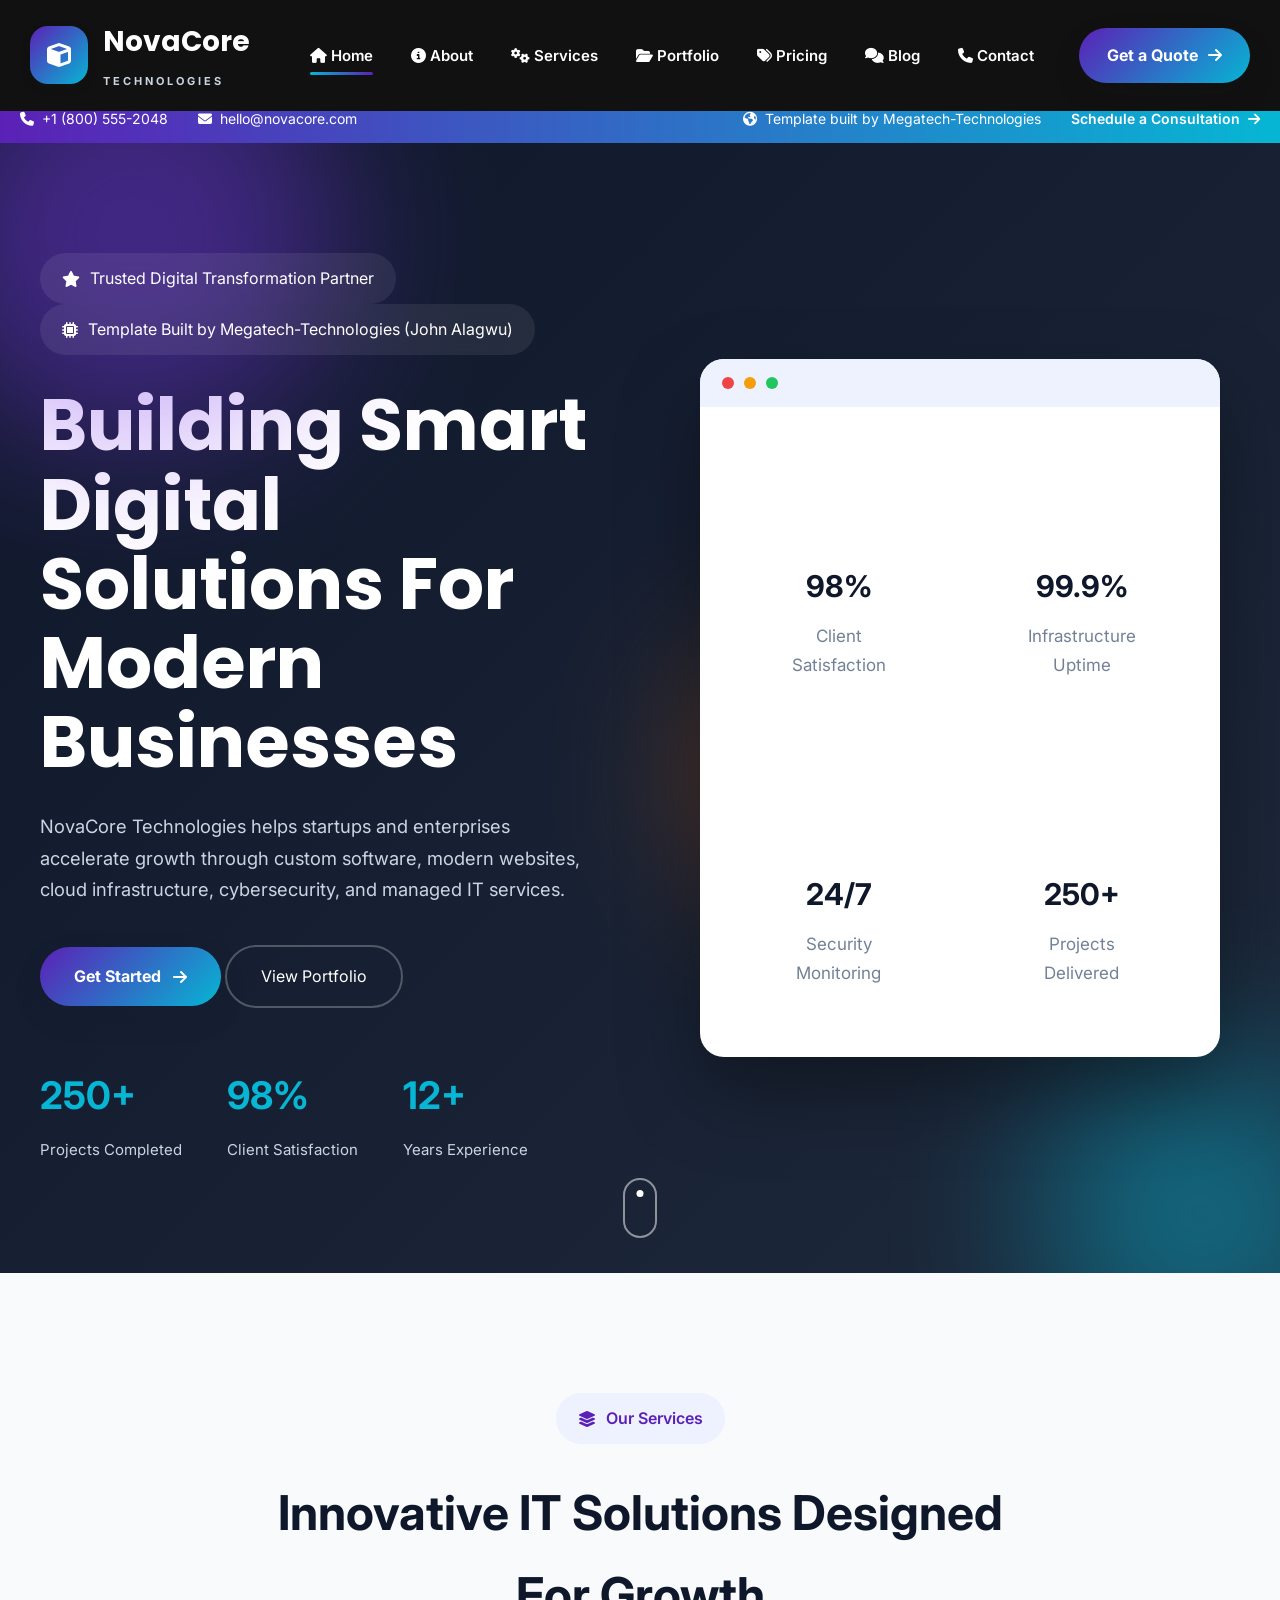
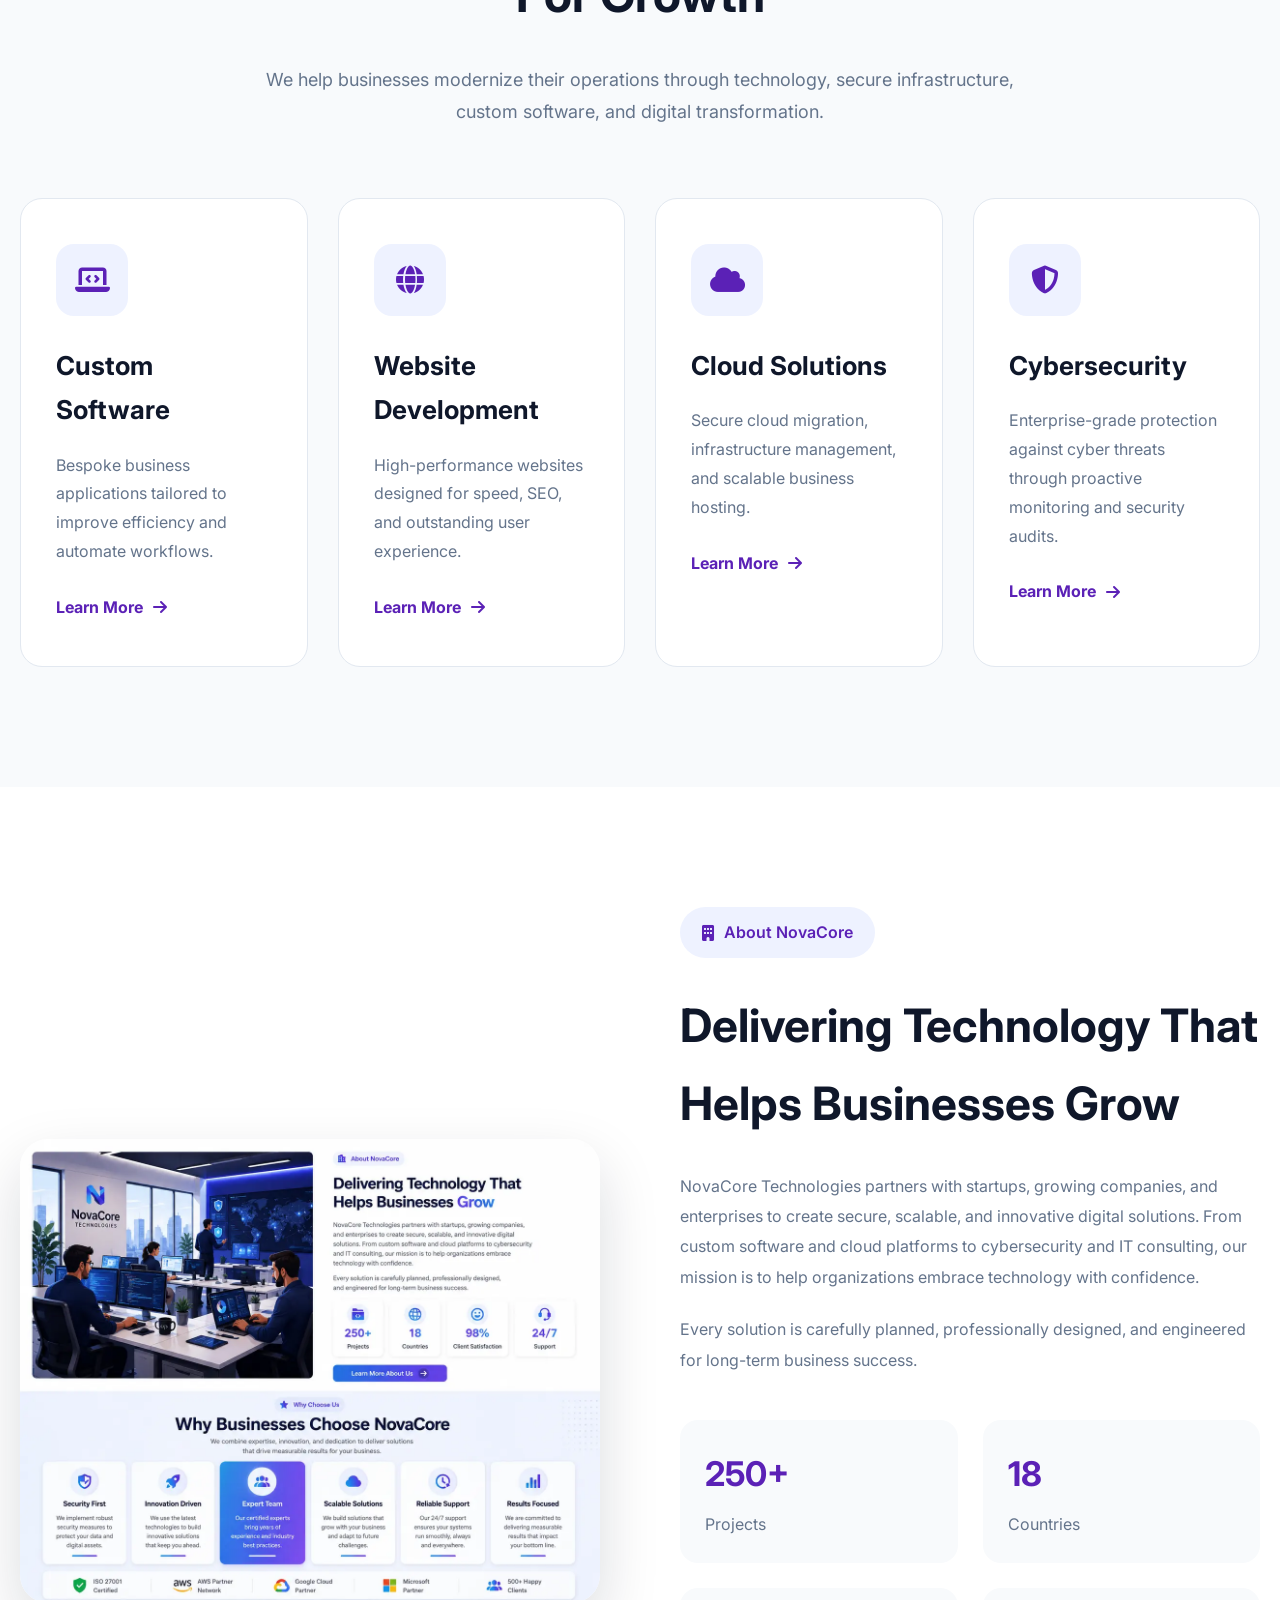
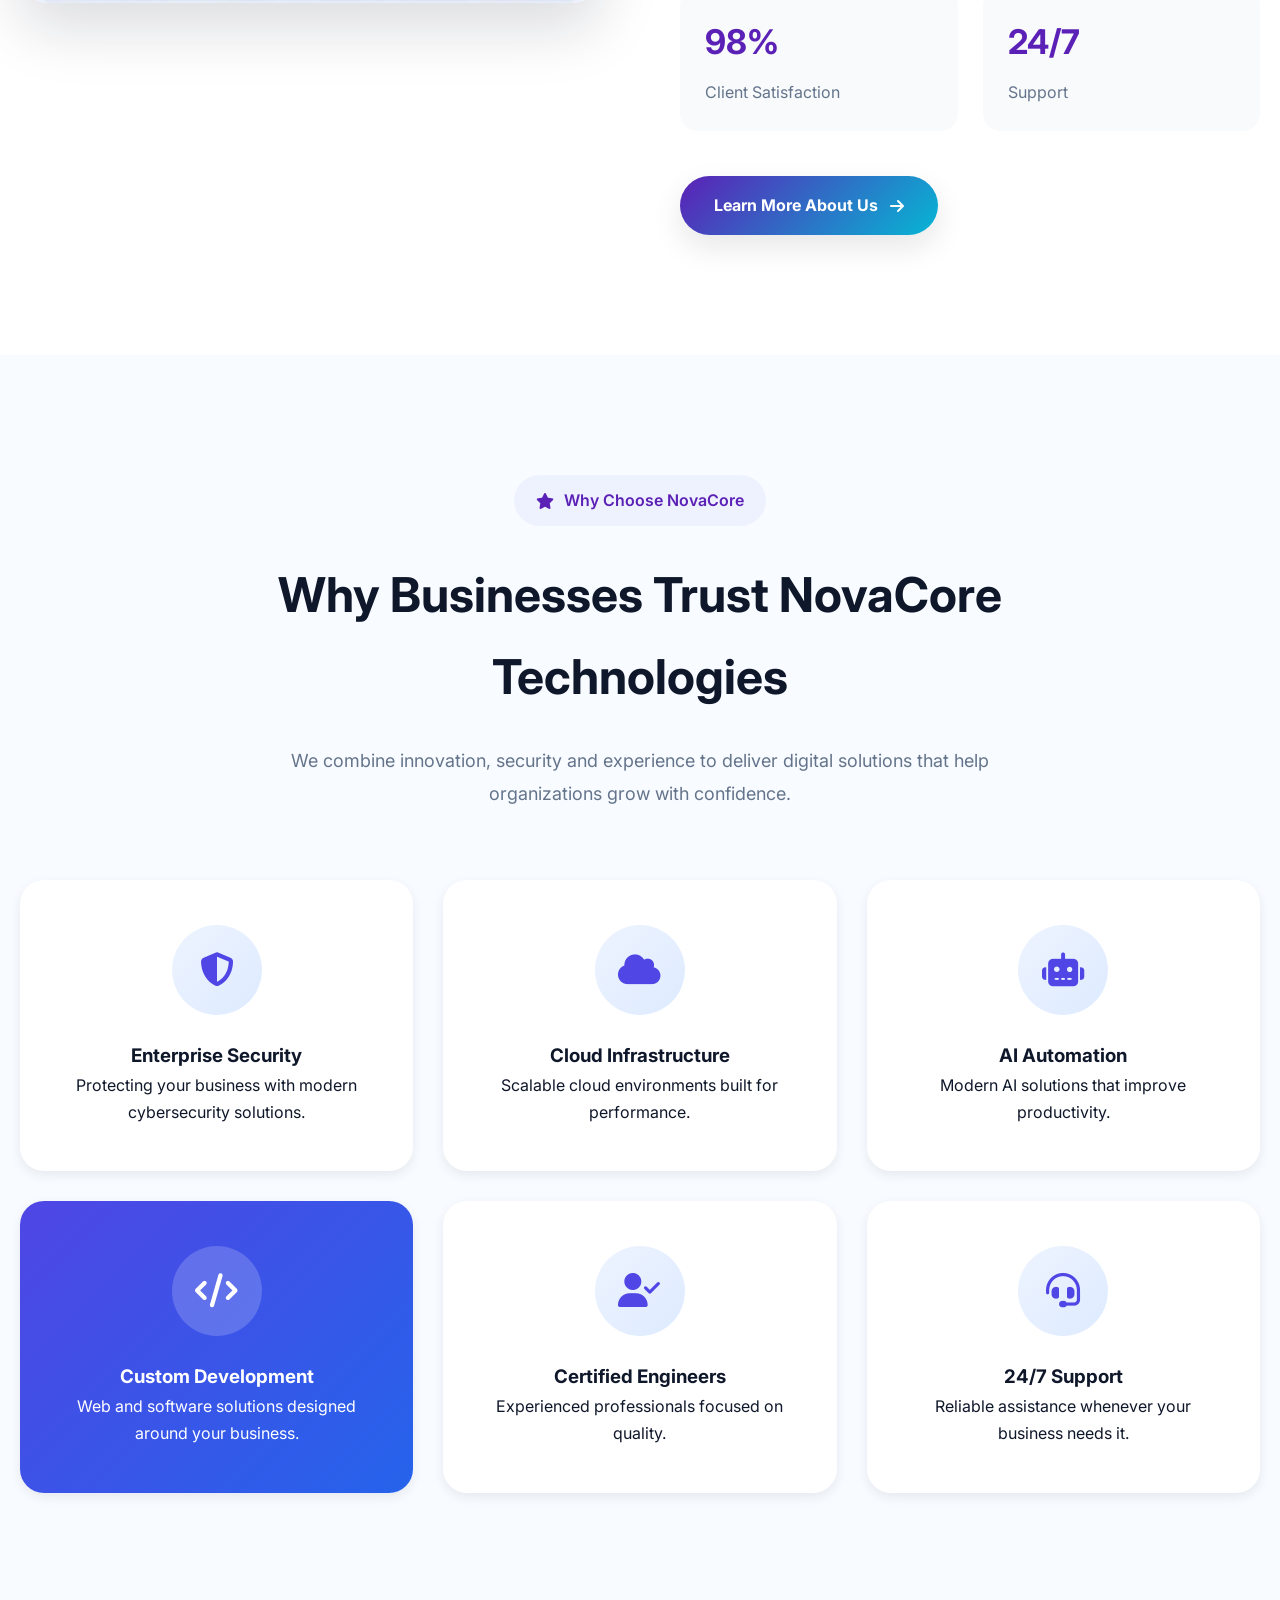
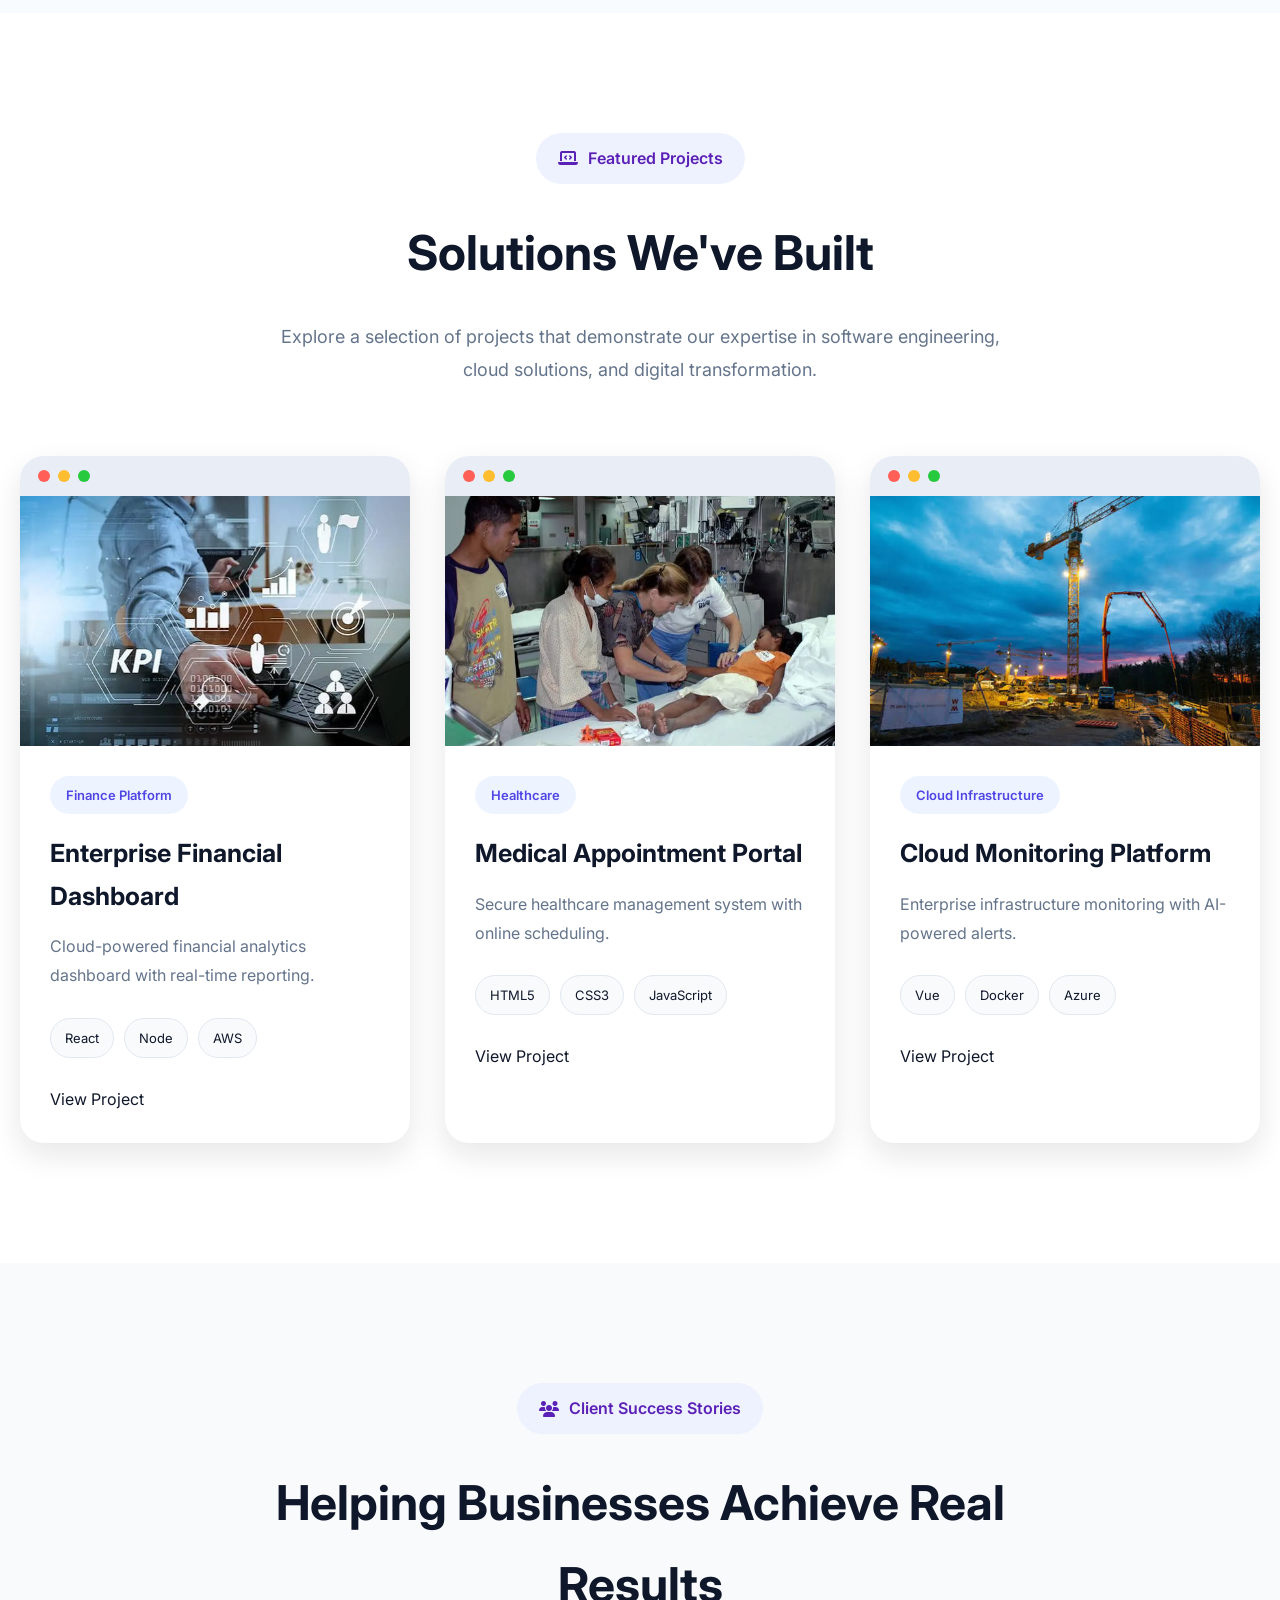
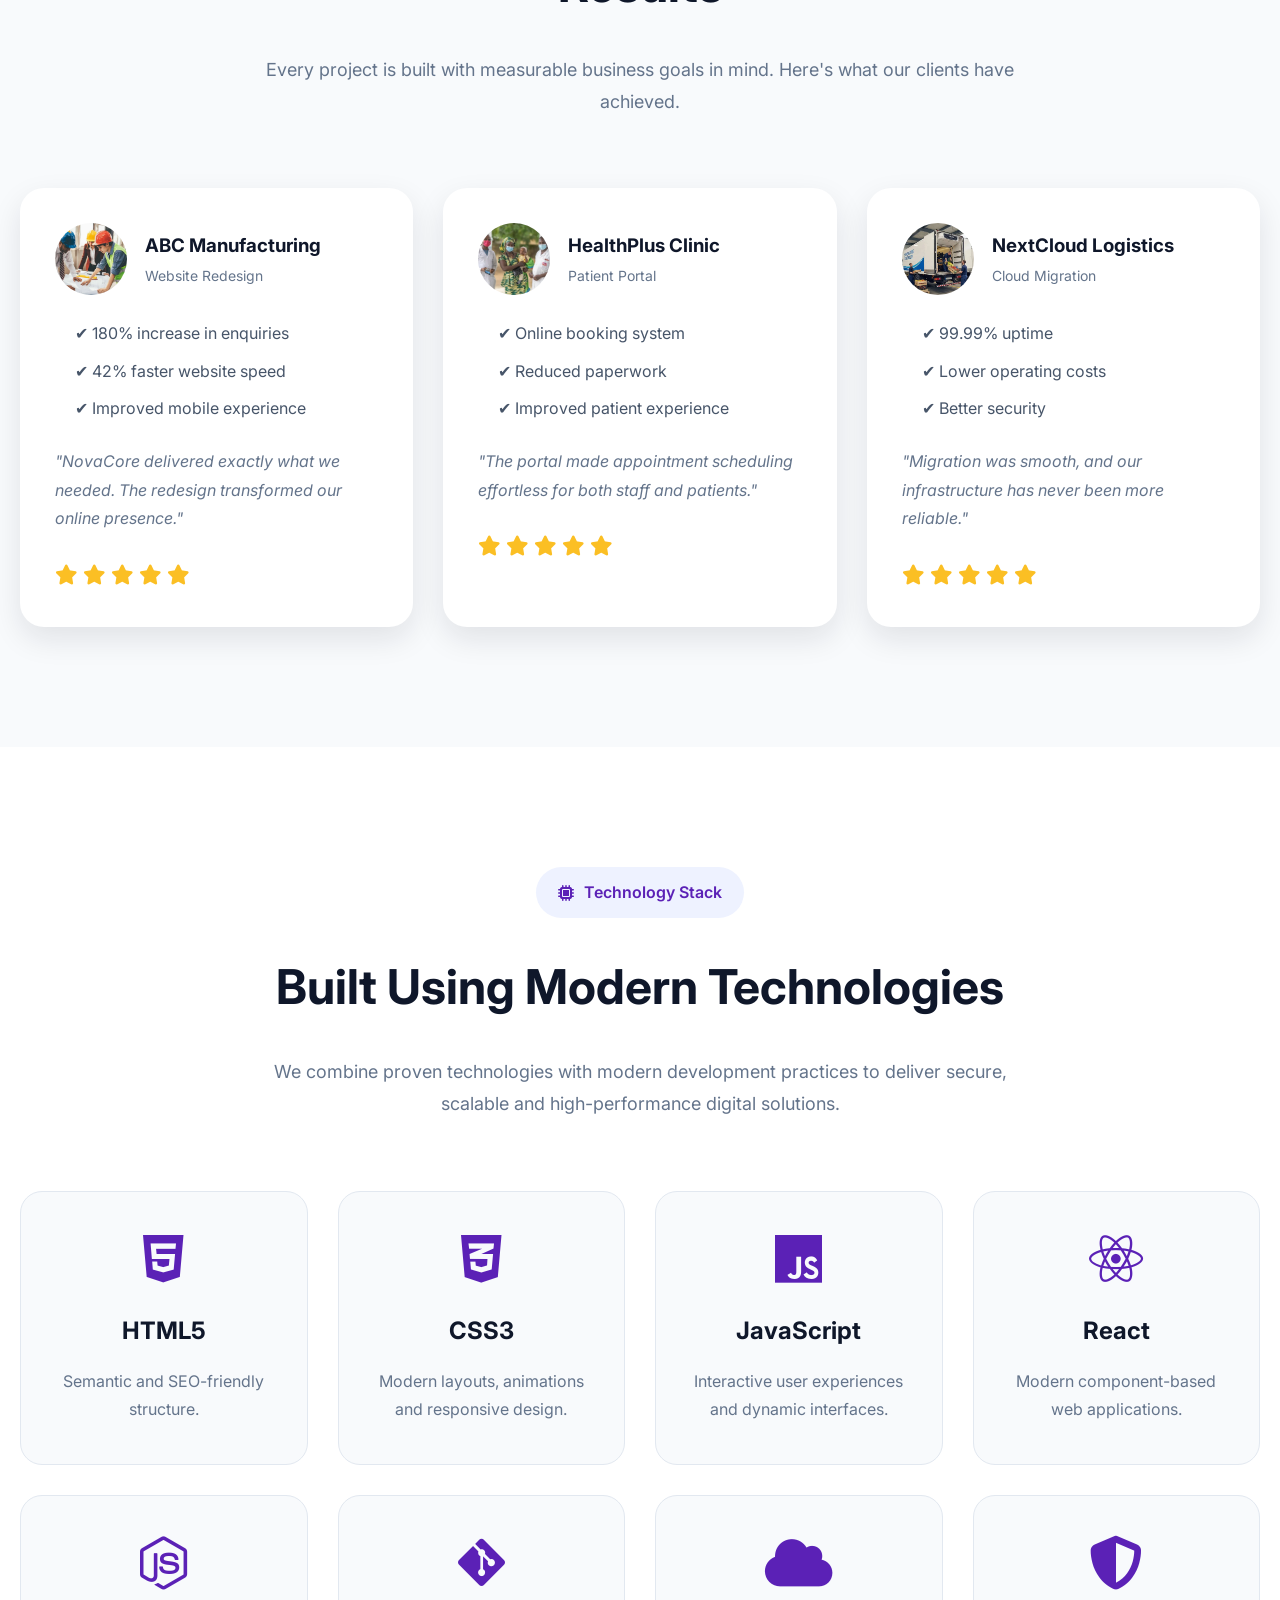
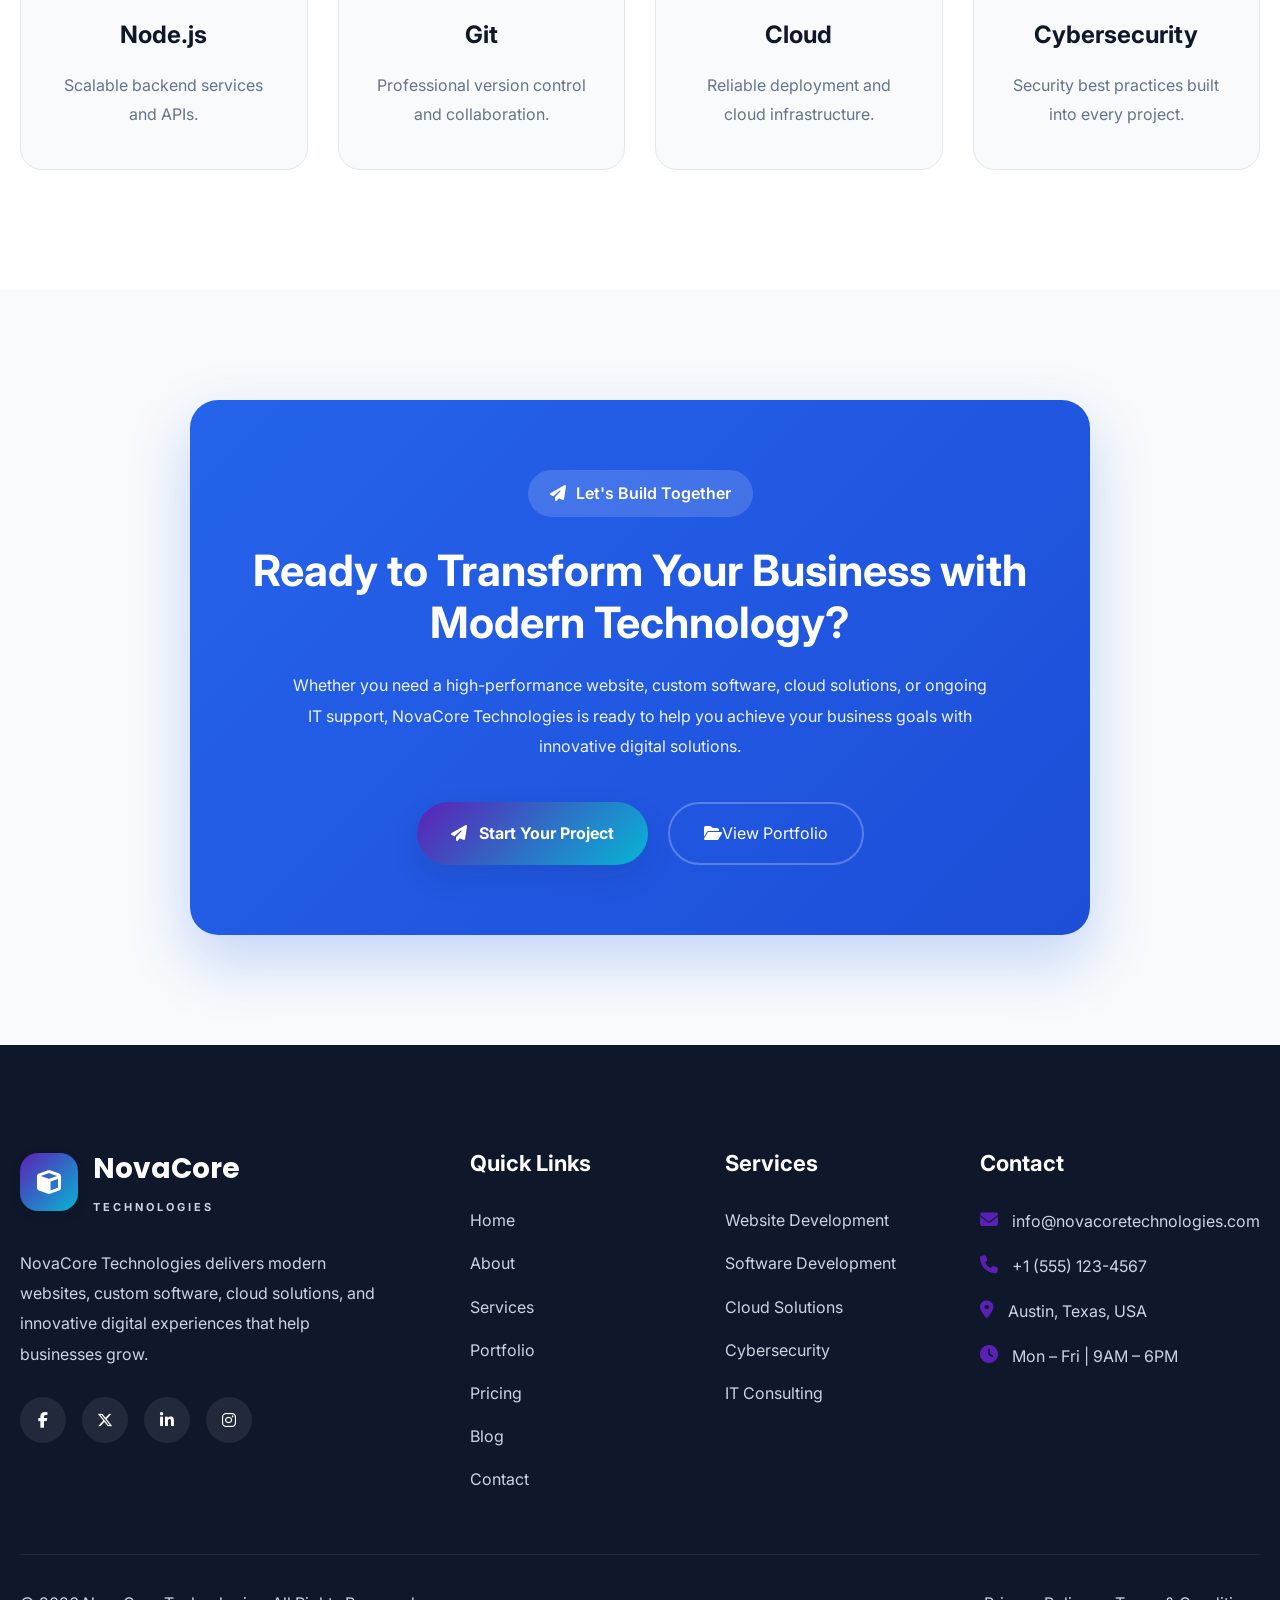
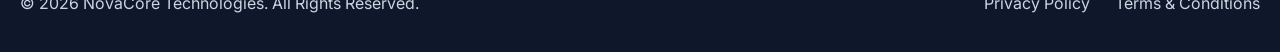
==== commit e9383831: "Add files via upload updated files" ====
--- a/index.html
+++ b/index.html
@@ -121,7 +121,7 @@
 
             <span>
                 <i class="fa-solid fa-earth-americas"></i>
-                Serving Clients Worldwide
+                Template built by Megatech-Technologies
             </span>
 
             <a href="contact/contact.html">
@@ -172,19 +172,19 @@
 
             <ul class="nav-links">
 
-                <li><a href="index.html" class="active">Home</a></li>
-
-                <li><a href="about/about.html">About</a></li>
-
-                <li><a href="services/services.html">Services</a></li>
-
-                <li><a href="portfolio/portfolio.html">Portfolio</a></li>
-
-                <li><a href="pricing/pricing.html">Pricing</a></li>
-
-                <li><a href="blog/blog.html">Blog</a></li>
-
-                <li><a href="contact/contact.html">Contact</a></li>
+                <li><a href="index.html" class="active"><i class="fa solid fa-home"></i> Home</a></li>
+
+                <li><a href="about/about.html"><i class="fa solid fa-info-circle"></i> About</a></li>
+
+                <li><a href="services/services.html"><i class="fa solid fa-cogs"></i> Services</a></li>
+
+                <li><a href="portfolio/portfolio.html"><i class="fa solid fa-folder-open"></i> Portfolio</a></li>
+
+                <li><a href="pricing/pricing.html"><i class="fa solid fa-tags"></i> Pricing</a></li>
+
+                <li><a href="blog/blog.html"><i class="fa solid fa-comments"></i> Blog</a></li>
+
+                <li><a href="contact/contact.html"><i class="fa solid fa-phone"></i> Contact</a></li>
 
             </ul>
 
@@ -238,9 +238,16 @@
 
             <span class="hero-badge">
 
-                <i class="fa-solid fa-sparkles"></i>
-
-                Trusted Digital Transformation Partner
+                <i class="fa-solid fa-star"></i>
+
+                Trusted Digital Transformation Partner 
+
+            </span>
+            <span class="hero-badge">
+
+                <i class="fa-solid fa-microchip"></i>
+
+                Template Built by Megatech-Technologies (John Alagwu)
 
             </span>
 
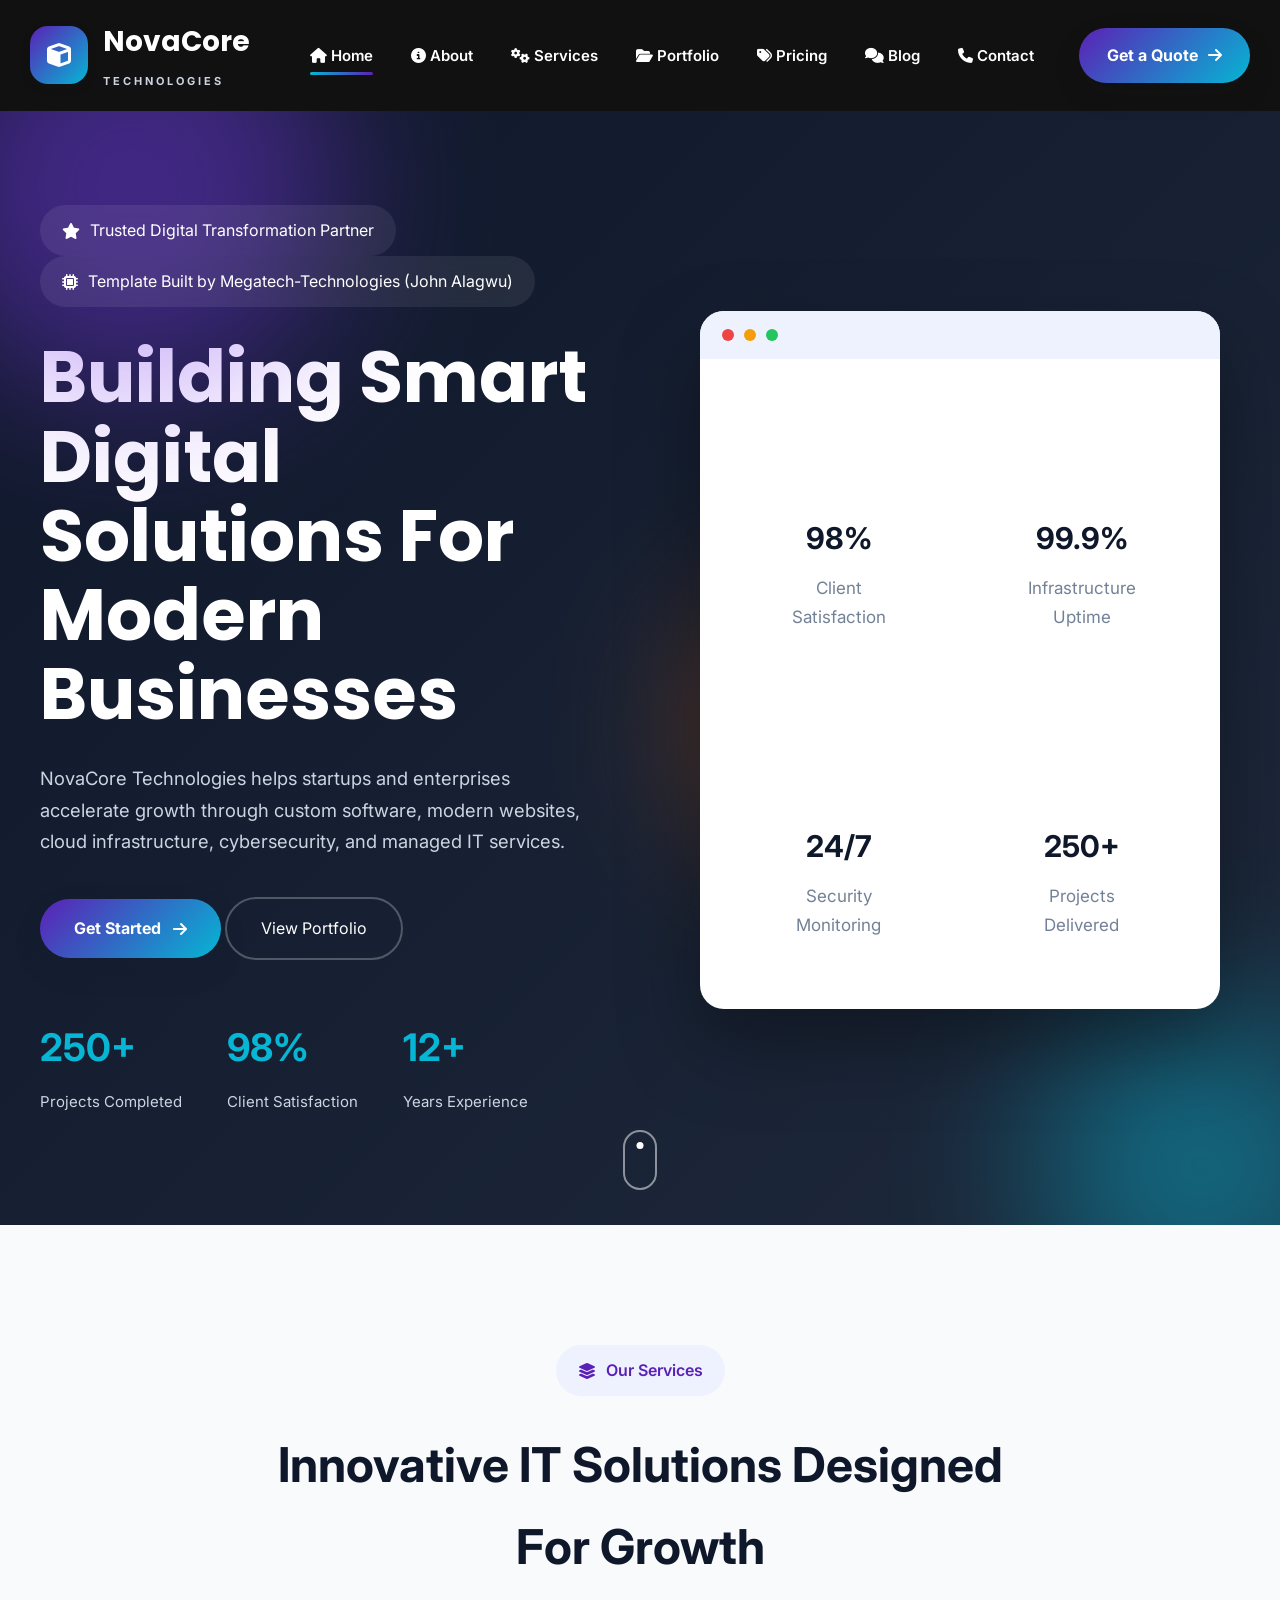
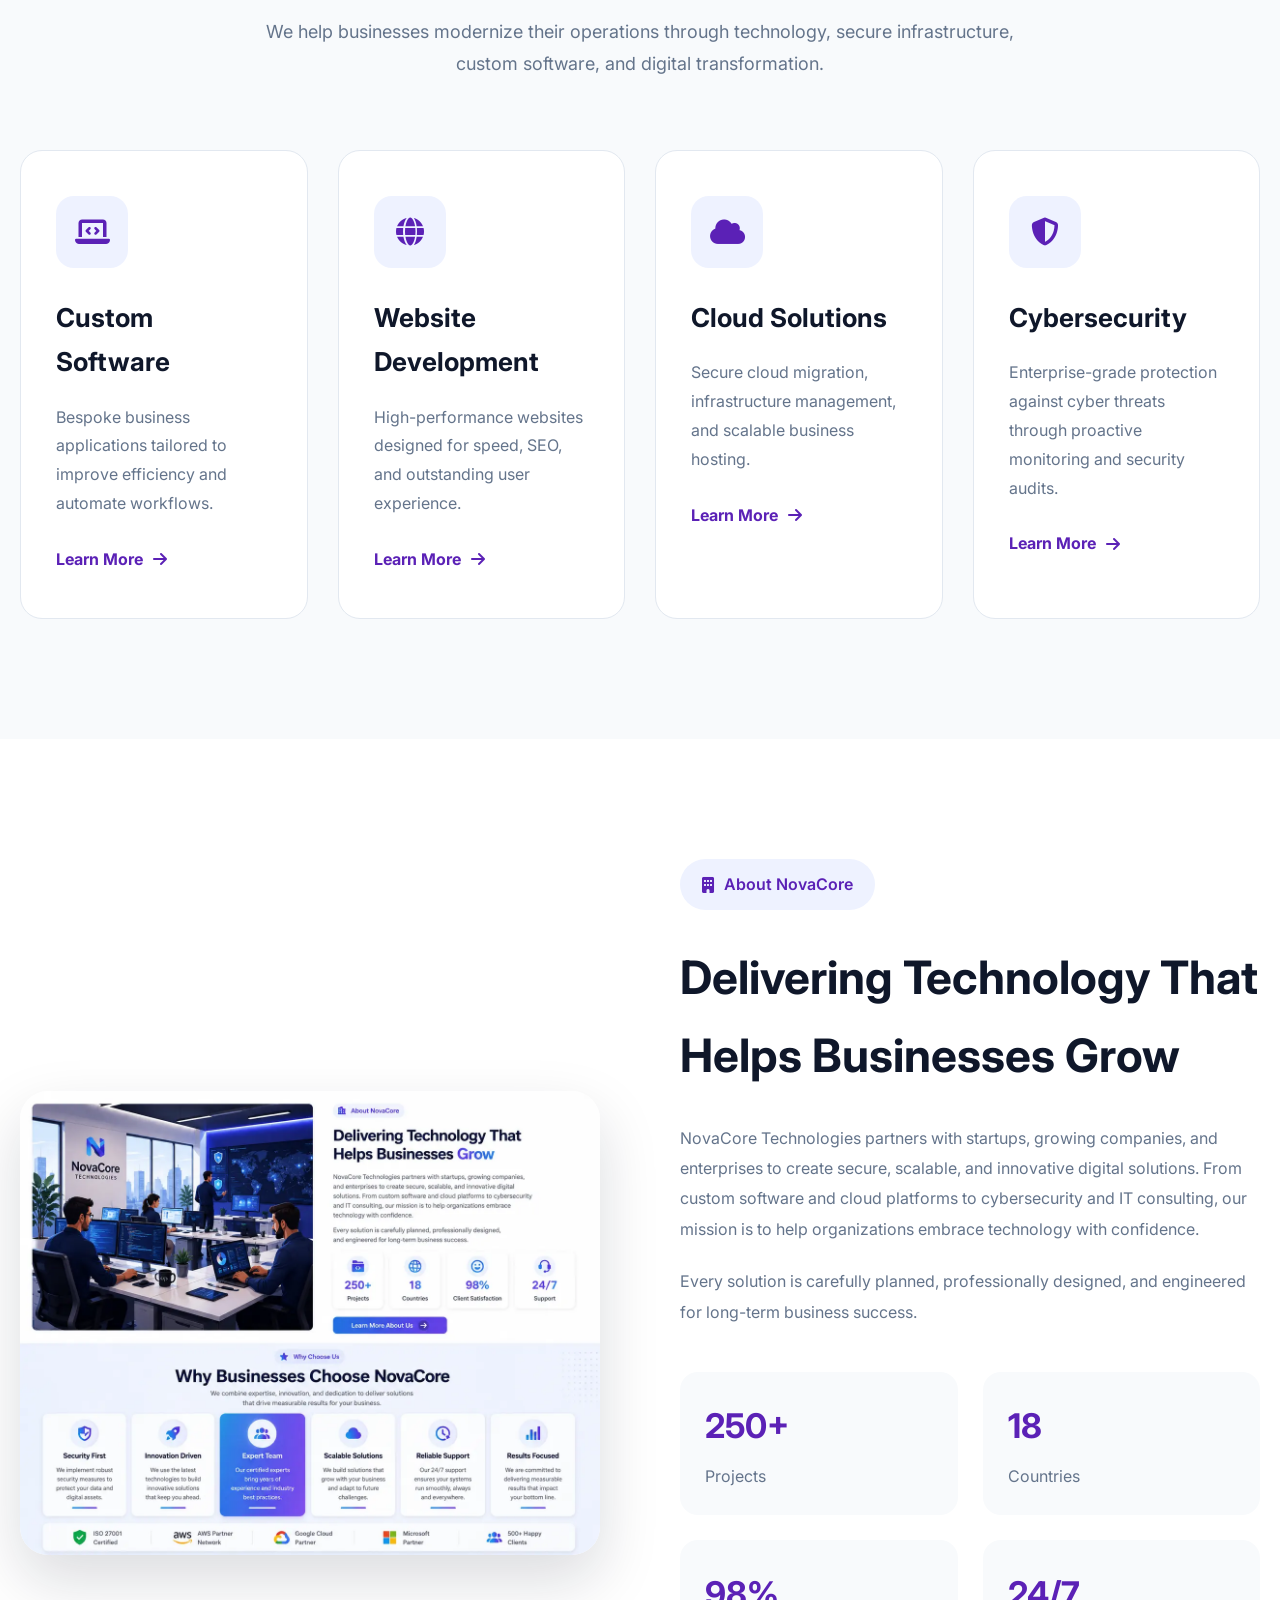
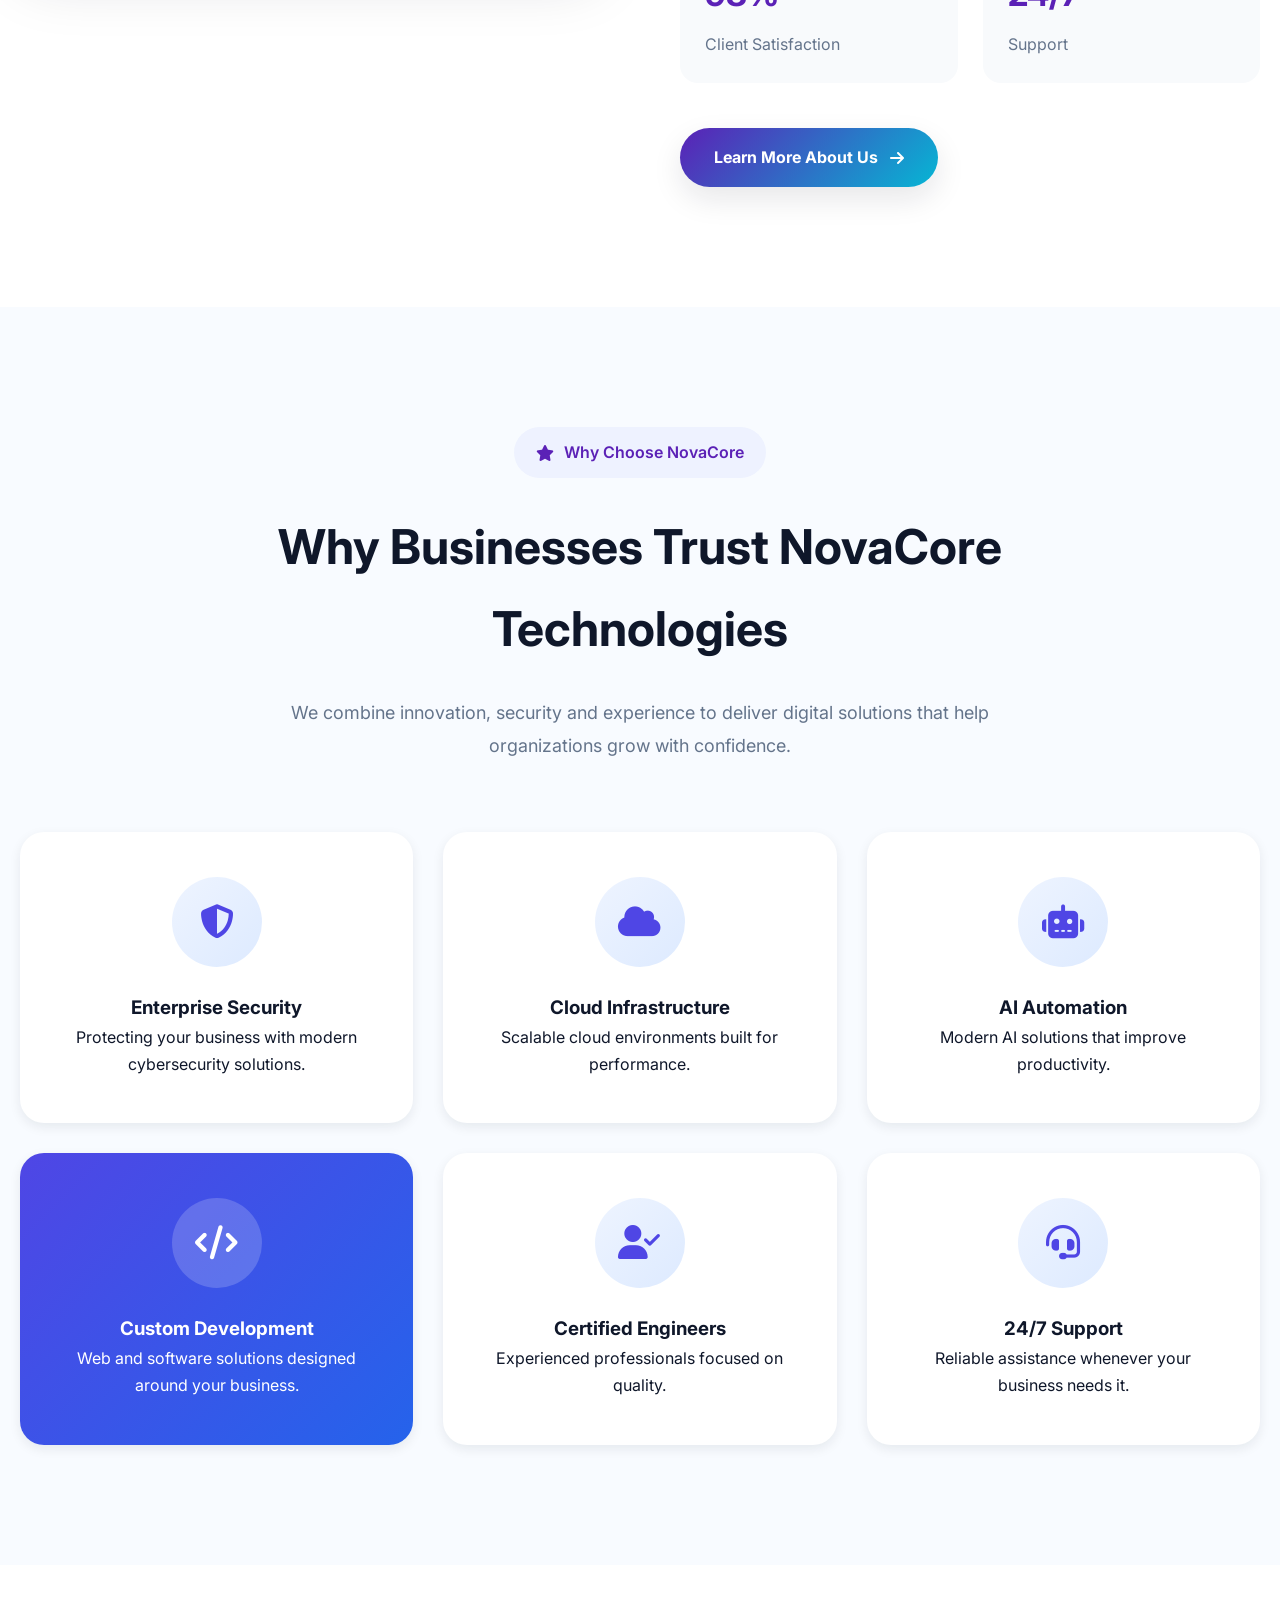
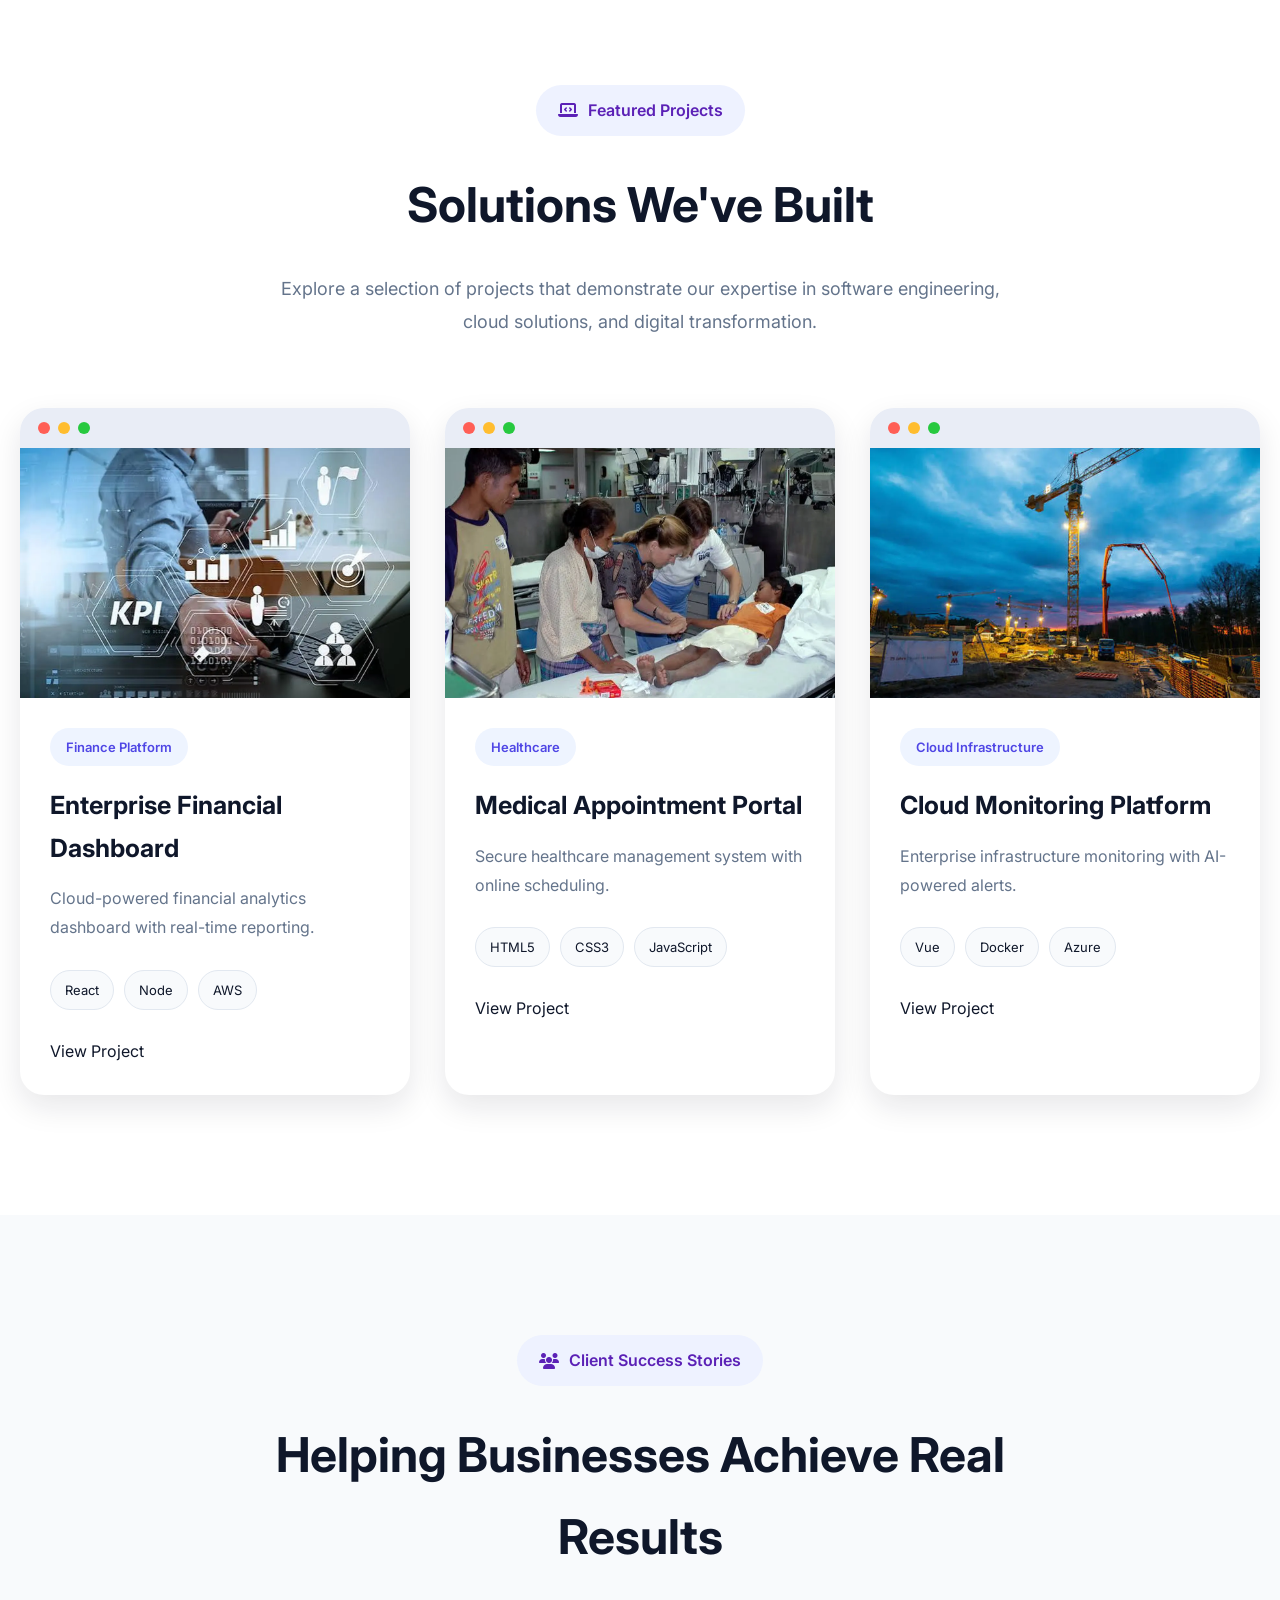
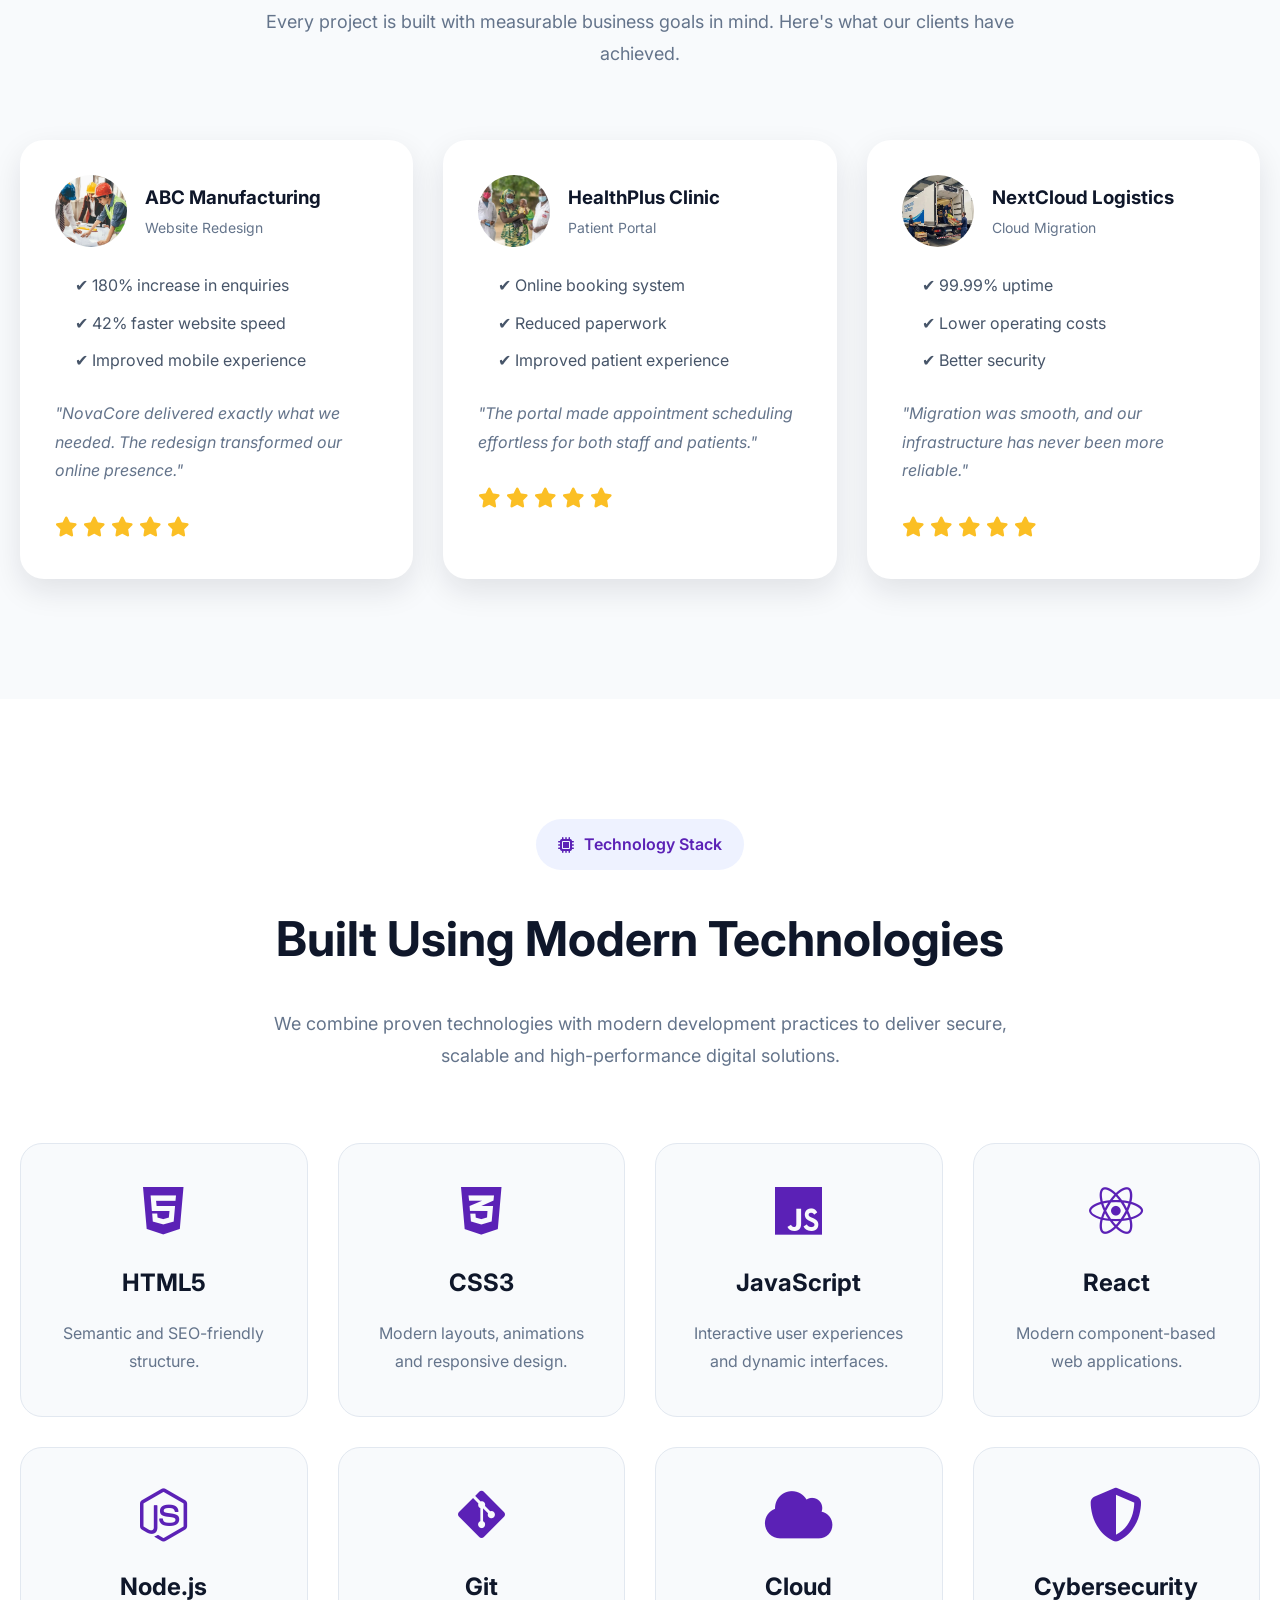
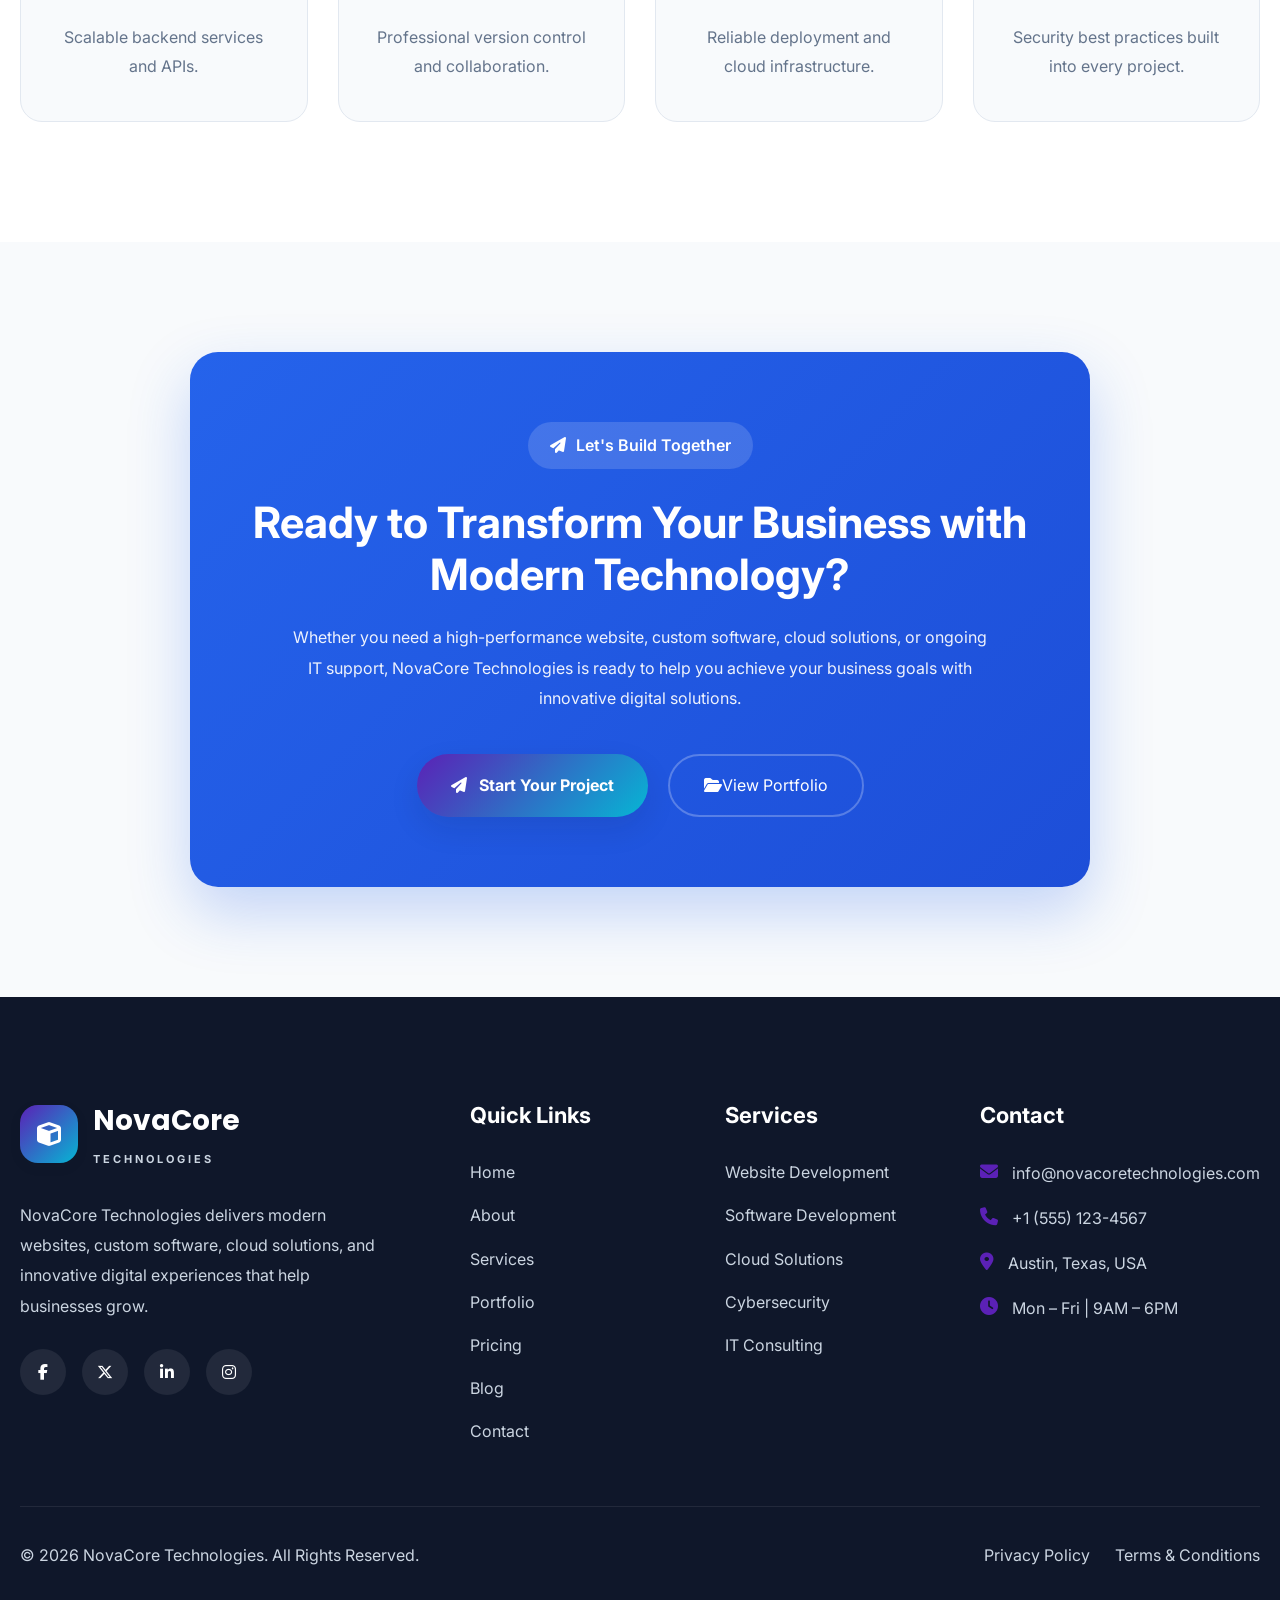
==== commit 15be98e7: "Add files via upload updated index file" ====
--- a/index.html
+++ b/index.html
@@ -99,44 +99,7 @@
 ANNOUNCEMENT BAR
 =====================================-->
 
-<div class="top-bar">
-
-    <div class="container top-bar-content">
-
-        <div class="top-left">
-
-            <span>
-                <i class="fa-solid fa-phone"></i>
-                +1 (800) 555-2048
-            </span>
-
-            <span>
-                <i class="fa-solid fa-envelope"></i>
-                hello@novacore.com
-            </span>
-
-        </div>
-
-        <div class="top-right">
-
-            <span>
-                <i class="fa-solid fa-earth-americas"></i>
-                Template built by Megatech-Technologies
-            </span>
-
-            <a href="contact/contact.html">
-
-                Schedule a Consultation
-
-                <i class="fa-solid fa-arrow-right"></i>
-
-            </a>
-
-        </div>
-
-    </div>
-
-</div>
+
 
 <!--====================================
 HEADER
